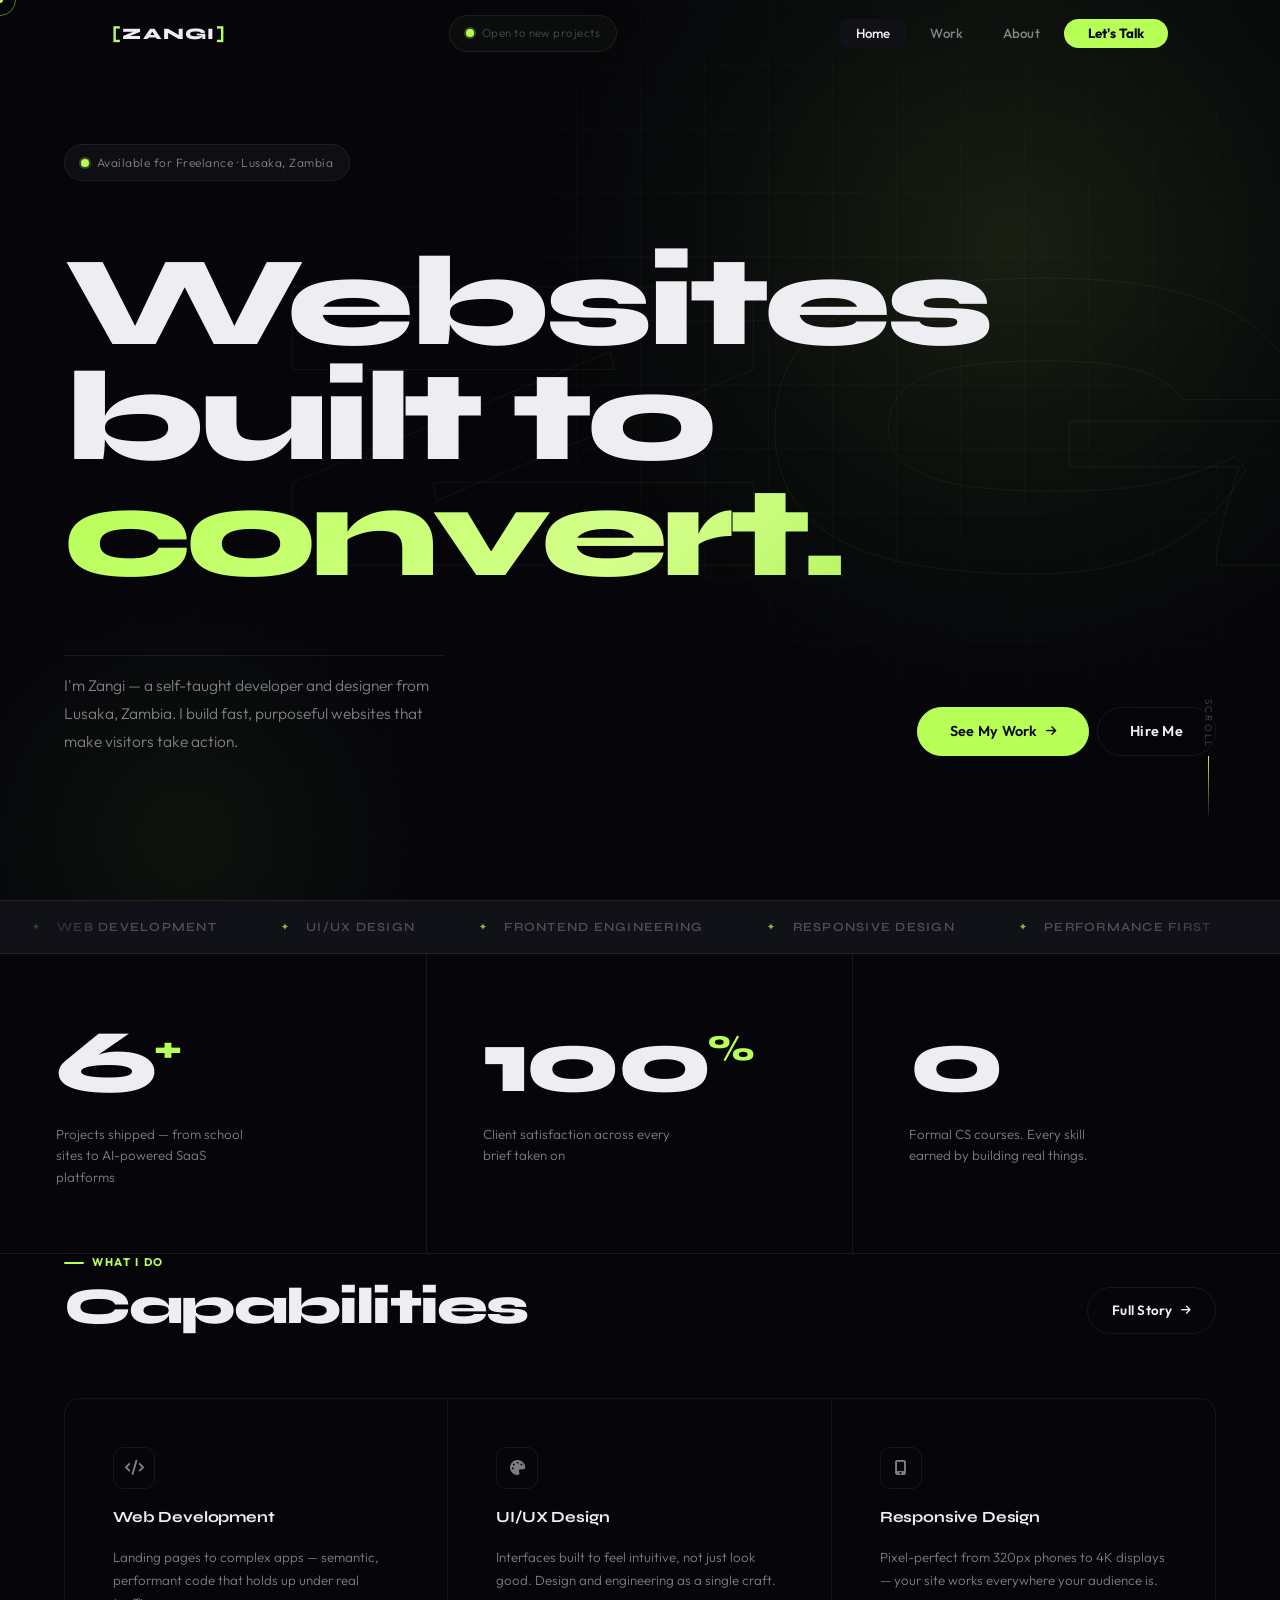
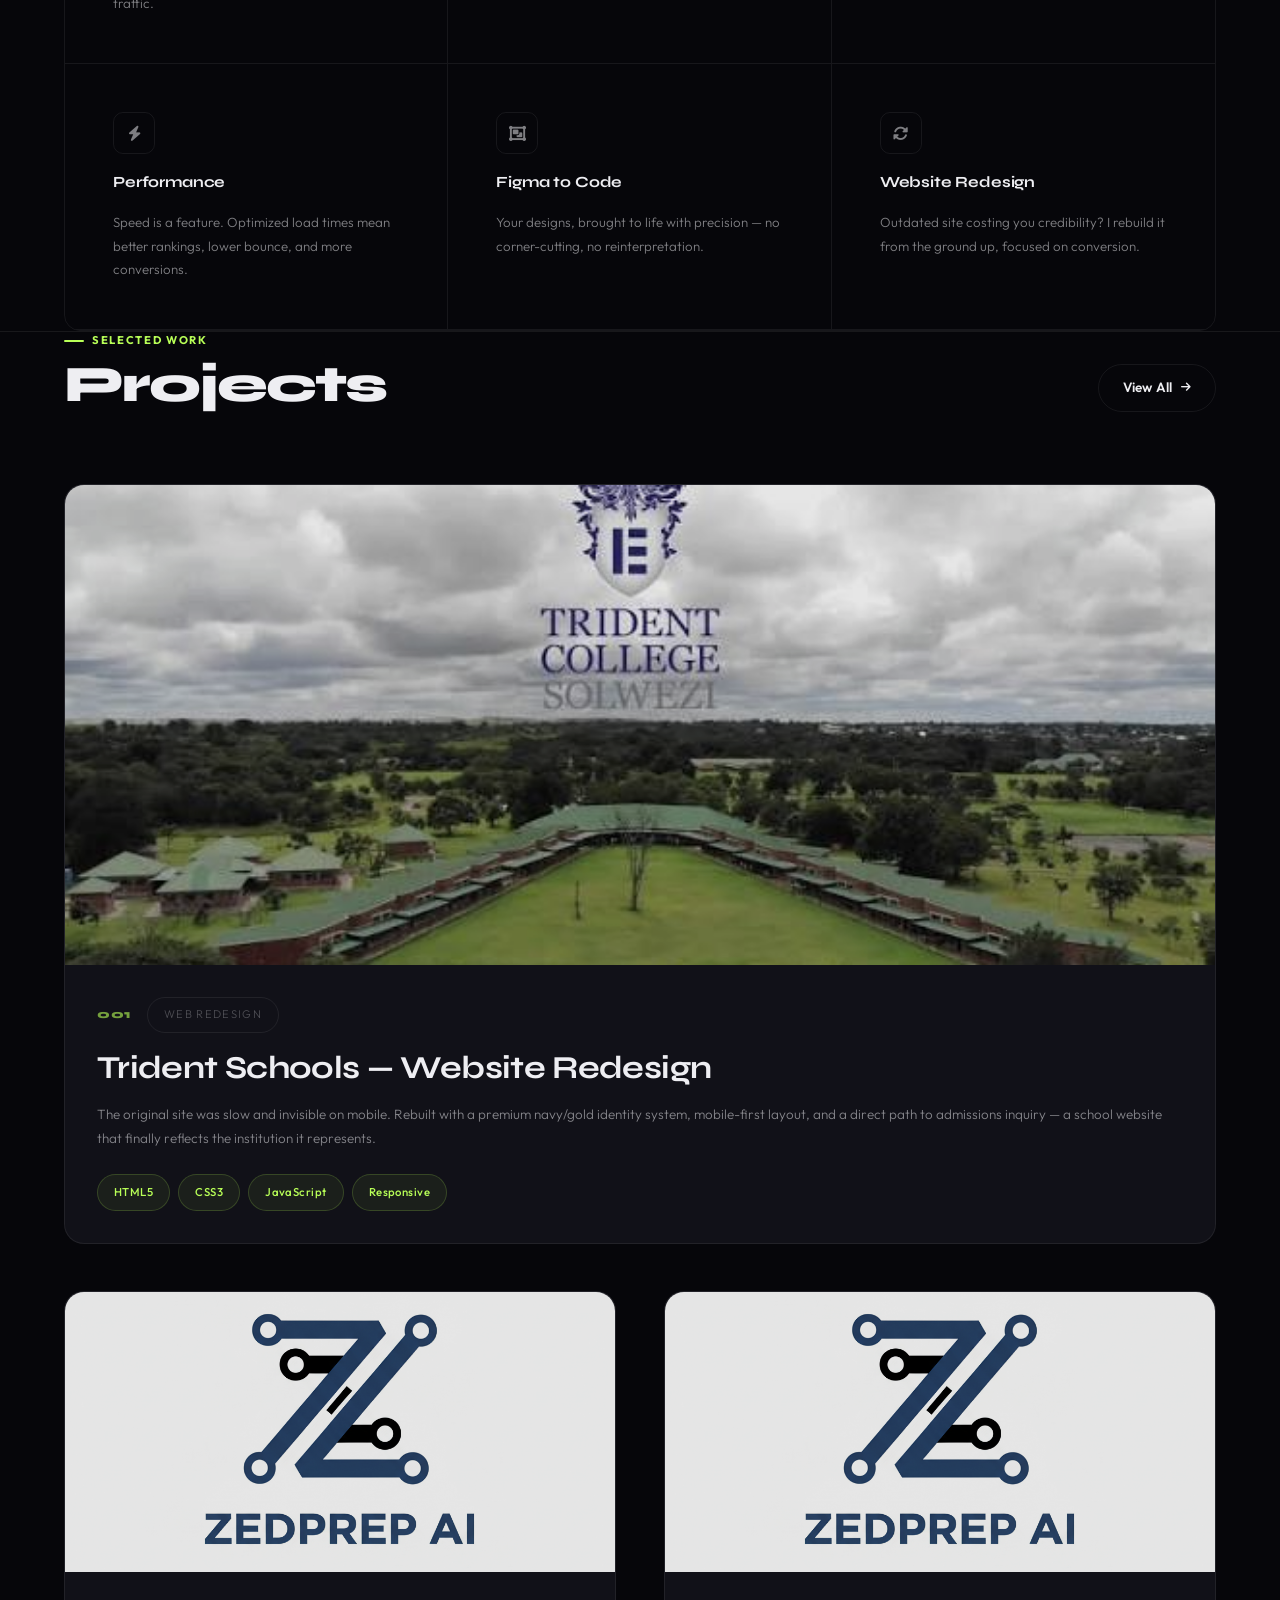
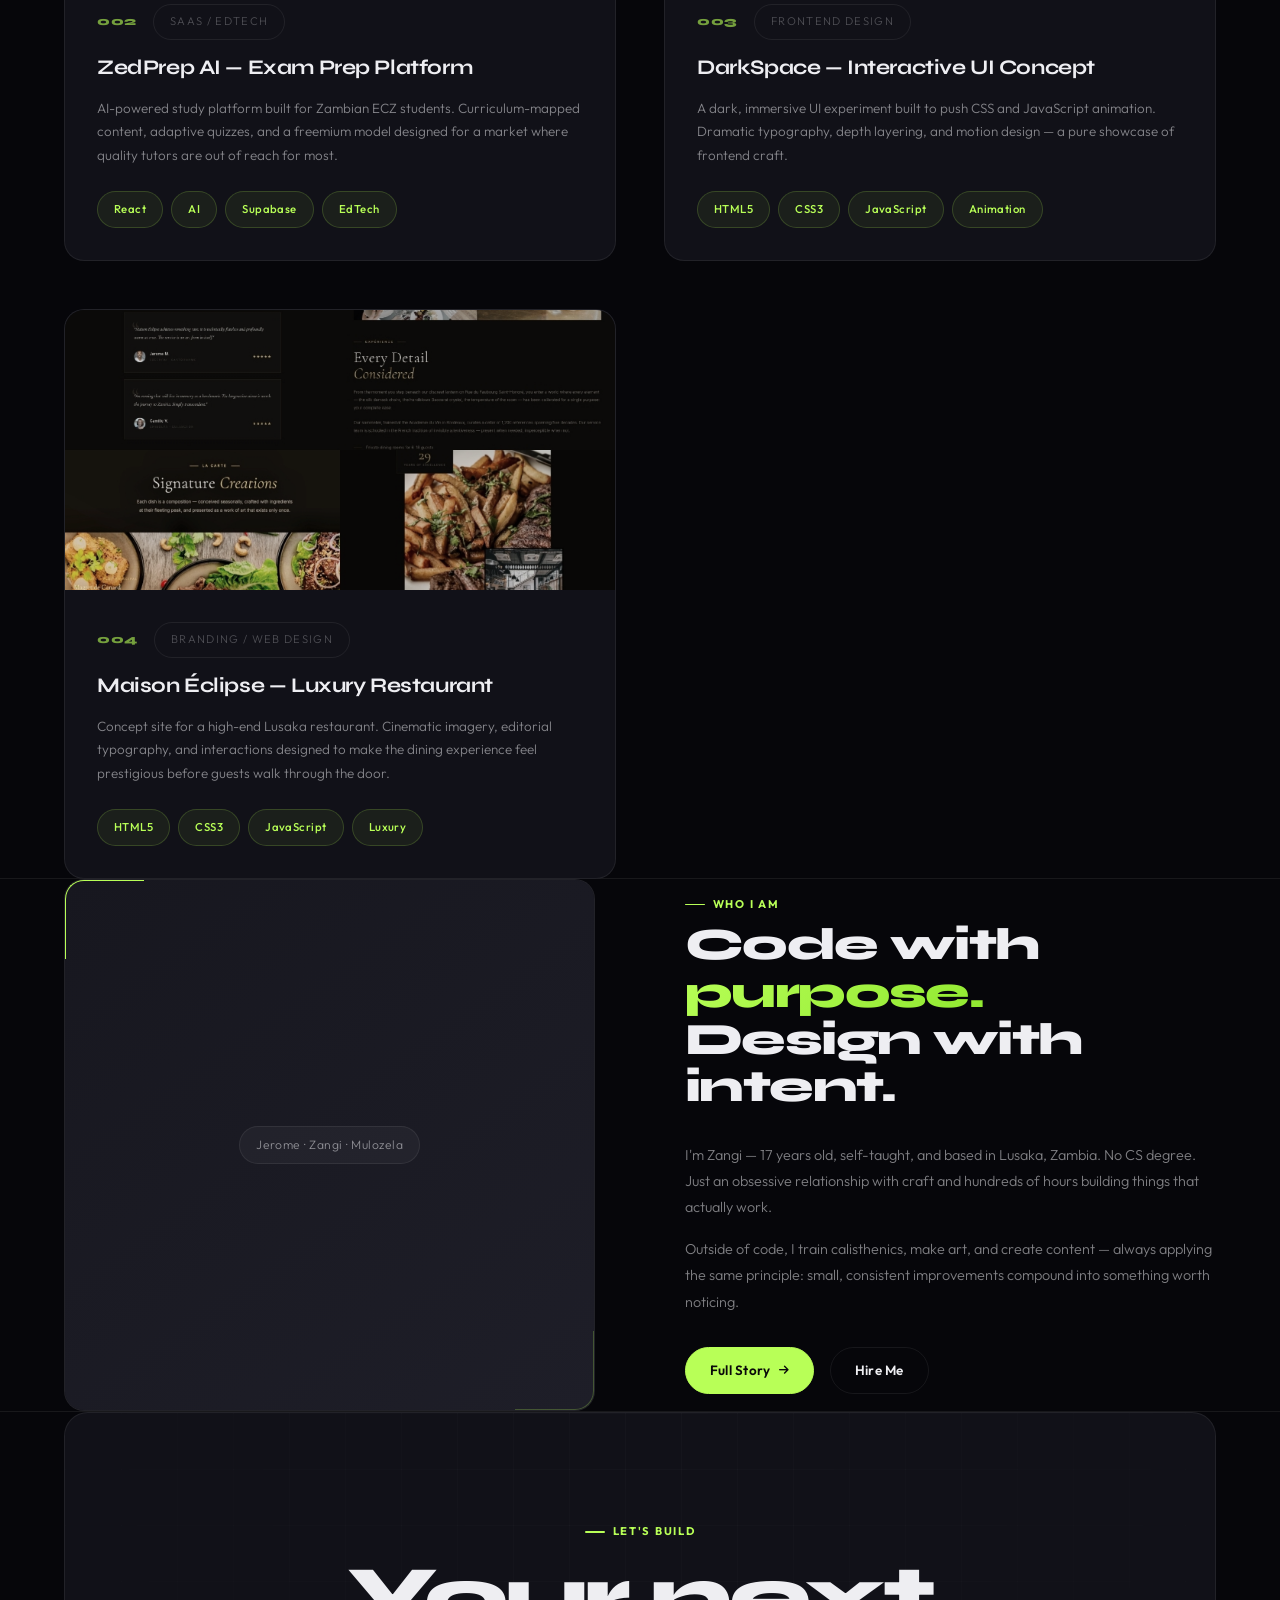
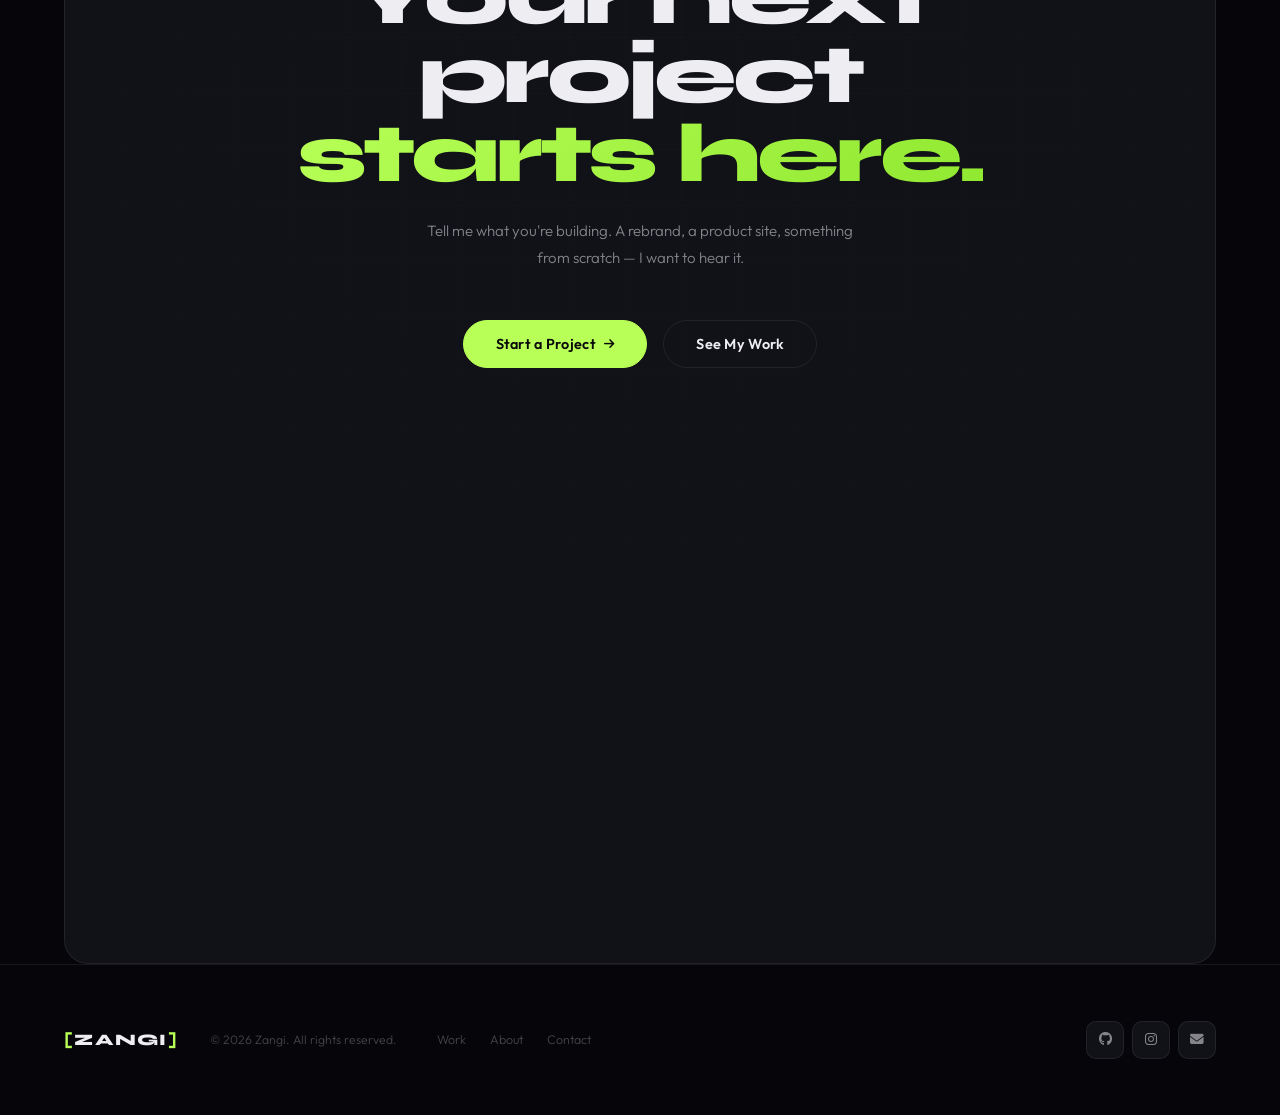
==== index.html @ dbe34b44 "Refactor CSS variables and layout styles" ====
<!DOCTYPE html>
<html lang="en">
<head>
  <meta charset="UTF-8">
  <meta name="viewport" content="width=device-width, initial-scale=1.0">
  <meta name="description" content="Zangi — Developer & Designer crafting fast, purposeful websites. Available for freelance.">
  <title>Zangi — Developer & Designer</title>
  <link rel="preconnect" href="https://fonts.googleapis.com">
  <link rel="preconnect" href="https://fonts.gstatic.com" crossorigin>
  <link href="https://fonts.googleapis.com/css2?family=Syne:wght@400;500;600;700;800&family=Outfit:wght@300;400;500;600;700&display=swap" rel="stylesheet">
  <link rel="stylesheet" href="https://cdnjs.cloudflare.com/ajax/libs/font-awesome/6.5.1/css/all.min.css">
  <link rel="stylesheet" href="style.css">
  <style>

/* ── 8px spacing scale (margins, padding, gaps) ── */
:root {
  --s-0: 0;
  --s-1: 8px;
  --s-2: 16px;
  --s-3: 24px;
  --s-4: 32px;
  --s-5: 40px;
  --s-6: 48px;
  --s-7: 56px;
  --s-8: 64px;
  --s-9: 72px;
  --s-10: 80px;
  --s-12: 96px;
  --s-14: 112px;
  --s-16: 128px;
  --gutter-x: clamp(var(--s-3), 5vw, var(--s-8));
  --section-y-major: clamp(var(--s-10), 12vw, var(--s-16));
  --section-y-inner: clamp(var(--s-6), 8vw, var(--s-10));
}

/* Main page flow: one column grid; sections control vertical rhythm */
.page-main {
  display: grid;
  grid-template-columns: minmax(0, 1fr);
  align-content: start;
}

.section-block {
  border-bottom: 1px solid var(--border);
}


/* ═══════════════════════════════════════════════════════════
   HERO — Cinematic Split Layout
   ═══════════════════════════════════════════════════════════ */

.hero {
  min-height: 100svh;
  display: grid;
  grid-template-rows: 1fr auto;
  align-content: end;
  padding: 0 var(--gutter-x) clamp(var(--s-6), 8vw, var(--s-10));
  position: relative;
  overflow: hidden;
}

/* ── Atmospheric background ── */
.hero-bg { position: absolute; inset: 0; pointer-events: none; z-index: 0; }

.hero-bg-glow {
  position: absolute;
  top: -10%; right: -5%;
  width: clamp(500px, 65vw, 900px);
  height: clamp(500px, 65vw, 900px);
  background: radial-gradient(
    circle at 60% 40%,
    rgba(184, 255, 87, 0.10) 0%,
    rgba(184, 255, 87, 0.03) 40%,
    transparent 70%
  );
  animation: glowPulse 6s ease-in-out infinite alternate;
}

.hero-bg-glow-2 {
  position: absolute;
  bottom: -25%; left: -8%;
  width: clamp(350px, 45vw, 650px);
  height: clamp(350px, 45vw, 650px);
  background: radial-gradient(
    circle,
    rgba(184, 255, 87, 0.05) 0%,
    transparent 65%
  );
}

.hero-grid-lines {
  position: absolute; inset: 0;
  background-image:
    linear-gradient(var(--border) 1px, transparent 1px),
    linear-gradient(90deg, var(--border) 1px, transparent 1px);
  background-size: 64px 64px;
  mask-image: radial-gradient(ellipse 80% 80% at 60% 35%, black 0%, transparent 100%);
  opacity: 0.35;
}

/* Giant watermark number — cinematic depth */
.hero-bg-number {
  position: absolute;
  top: 50%; right: -2%;
  transform: translateY(-56%);
  font-family: var(--font-head);
  font-size: clamp(260px, 34vw, 480px);
  font-weight: 800;
  line-height: 1;
  color: transparent;
  -webkit-text-stroke: 1px rgba(184, 255, 87, 0.06);
  letter-spacing: -0.06em;
  user-select: none;
  pointer-events: none;
  z-index: 0;
}

/* ── Content layout ── */
.hero-content {
  position: relative; z-index: 1;
  max-width: 1400px; width: 100%; margin: 0 auto;
  padding-top: clamp(var(--s-12), 14vw, 144px);
  display: flex;
  flex-direction: column;
  gap: var(--s-0);
}

/* Eyebrow pill */
.hero-eyebrow {
  display: inline-flex; align-items: center; gap: var(--s-1);
  background: rgba(255,255,255,0.04);
  backdrop-filter: blur(12px);
  border: 1px solid var(--border);
  border-radius: 100px;
  padding: var(--s-1) var(--s-2) var(--s-1) var(--s-2);
  font-size: 0.75rem;
  letter-spacing: 0.04em;
  color: var(--text-2);
  margin-bottom: clamp(var(--s-5), 5vw, var(--s-8));
  width: fit-content;
  animation: fadeUp .8s var(--ease) both;
}

/* ── Headline ── */
.hero-title {
  font-family: var(--font-head);
  font-weight: 800;
  font-size: clamp(3.4rem, 10vw, 11rem);
  line-height: 0.9;
  letter-spacing: -0.04em;
  margin-bottom: clamp(var(--s-5), 5.5vw, var(--s-8));
}

.hero-title .line { display: block; overflow: hidden; }

.hero-title .line-in {
  display: block;
  animation: slideUp .85s var(--ease) both;
}
.hero-title .line:nth-child(2) .line-in { animation-delay: .09s; }
.hero-title .line:nth-child(3) .line-in {
  animation-delay: .18s;
  color: var(--accent);
  background: linear-gradient(135deg, #b8ff57 0%, #d4ff8a 50%, #90e830 100%);
  -webkit-background-clip: text;
  -webkit-text-fill-color: transparent;
  background-clip: text;
}

/* ── Bottom row ── */
.hero-bottom {
  display: grid;
  grid-template-columns: 1fr auto;
  align-items: end;
  gap: clamp(var(--s-3), 4vw, var(--s-8));
  animation: fadeUp .9s var(--ease) .3s both;
}

@media (max-width: 640px) {
  .hero-bottom { grid-template-columns: 1fr; gap: var(--s-4); }
}

.hero-desc {
  max-width: 380px;
  font-size: clamp(0.88rem, 1.7vw, 0.97rem);
  color: var(--text-2);
  line-height: 1.8;
  padding-top: var(--s-2);
  border-top: 1px solid var(--border);
}

.hero-actions { display: flex; align-items: center; gap: var(--s-1); flex-wrap: wrap; }

/* ── Scroll indicator ── */
.hero-scroll {
  position: absolute;
  right: var(--gutter-x);
  bottom: clamp(var(--s-6), 8vw, var(--s-10));
  display: flex;
  flex-direction: column;
  align-items: center;
  gap: var(--s-1);
  animation: fadeIn 1s .7s both;
  z-index: 1;
}

.hero-scroll-label {
  font-size: 0.62rem;
  letter-spacing: 0.22em;
  text-transform: uppercase;
  color: var(--text-3);
  writing-mode: vertical-rl;
}

.hero-scroll-bar {
  width: 1px; height: 64px;
  background: linear-gradient(to bottom, var(--accent), transparent);
  animation: scrollBar 1.6s var(--ease) 1s both;
  transform-origin: top;
}

/* ── Hero keyframes ── */
@keyframes glowPulse {
  from { opacity: 0.8; transform: scale(1); }
  to   { opacity: 1;   transform: scale(1.06); }
}
@keyframes scrollBar  { from { transform: scaleY(0); } to { transform: scaleY(1); } }
@keyframes fadeUp  { from { opacity:0; transform:translateY(24px); } to { opacity:1; transform:translateY(0); } }
@keyframes slideUp { from { transform:translateY(108%); } to { transform:translateY(0); } }
@keyframes fadeIn  { from { opacity:0; } to { opacity:1; } }


/* ═══════════════════════════════════════════════════════════
   PROJECT CARDS — Editorial Grid
   ═══════════════════════════════════════════════════════════ */

.projects-head {
  display: flex;
  align-items: flex-end;
  justify-content: space-between;
  gap: var(--s-3);
  flex-wrap: wrap;
  margin-bottom: clamp(var(--s-6), 6vw, var(--s-9));
}

/* Grid: 2-col on wide, 1-col on mobile */
.projects-grid,
.proj-list {
  display: grid;
  grid-template-columns: repeat(2, 1fr);
  gap: var(--s-6);
}

@media (max-width: 760px) {
  .projects-grid,
  .proj-list { grid-template-columns: 1fr; }
}

/* ── Card shell ── */
.project-card {
  background: var(--surface);
  border: 1px solid var(--border);
  border-radius: 20px;
  overflow: hidden;
  position: relative;
  transition:
    border-color .35s ease,
    transform .4s cubic-bezier(0.22, 1, 0.36, 1),
    box-shadow .4s ease;
  transform: translateY(0);
  box-shadow: none;
  will-change: transform;
}

.project-card:hover {
  border-color: rgba(184, 255, 87, 0.25);
  transform: translateY(-8px);
  box-shadow:
    0 24px 48px rgba(0,0,0,0.35),
    0 0 0 1px rgba(184,255,87,0.08),
    inset 0 1px 0 rgba(255,255,255,0.04);
}

/* First card spans full width — hero project */
.proj-list .project-card:first-child {
  grid-column: 1 / -1;
}

.proj-list .project-card:first-child .project-image {
  height: clamp(240px, 38vw, 480px);
}

.proj-list .project-card:first-child .project-title {
  font-size: clamp(1.3rem, 2.8vw, 2rem);
}

/* ── Image area ── */
.project-link {
  text-decoration: none;
  color: inherit;
  display: block;
  height: 100%;
}

.project-image {
  position: relative;
  width: 100%;
  height: clamp(200px, 25vw, 280px);
  overflow: hidden;
}

.project-image img {
  width: 100%;
  height: 100%;
  object-fit: cover;
  transition: transform .6s cubic-bezier(0.22, 1, 0.36, 1), filter .4s ease;
  filter: grayscale(30%) brightness(0.9);
}

.project-card:hover .project-image img {
  transform: scale(1.06);
  filter: grayscale(0%) brightness(1);
}

/* Gradient scrim */
.project-overlay {
  position: absolute;
  inset: 0;
  background: linear-gradient(
    to top,
    rgba(0,0,0,0.85) 0%,
    rgba(0,0,0,0.3) 50%,
    transparent 100%
  );
  display: flex;
  align-items: flex-end;
  padding: var(--s-3);
  opacity: 0;
  transition: opacity .3s ease;
}

.project-card:hover .project-overlay { opacity: 1; }

.project-view {
  color: var(--accent);
  font-size: 0.8rem;
  font-weight: 600;
  letter-spacing: 0.06em;
  text-transform: uppercase;
  display: flex;
  align-items: center;
  gap: var(--s-1);
}

/* ── Info area ── */
.project-info {
  padding: clamp(var(--s-3), 3vw, var(--s-4));
  display: flex;
  flex-direction: column;
  gap: var(--s-2);
}

.project-meta {
  display: flex;
  align-items: center;
  gap: var(--s-2);
}

.project-number {
  font-family: var(--font-head);
  font-size: 0.75rem;
  font-weight: 800;
  color: var(--accent);
  opacity: 0.6;
  letter-spacing: 0.05em;
}

.project-category {
  font-size: 0.7rem;
  text-transform: uppercase;
  letter-spacing: 0.12em;
  color: var(--text-3);
  padding: var(--s-1) var(--s-2);
  border: 1px solid var(--border);
  border-radius: 100px;
  transition: border-color .3s, color .3s;
}

.project-card:hover .project-category {
  border-color: rgba(184,255,87,0.25);
  color: var(--text-2);
}

.project-title {
  font-family: var(--font-head);
  font-size: clamp(1.05rem, 2vw, 1.3rem);
  font-weight: 700;
  line-height: 1.2;
  letter-spacing: -0.02em;
  color: var(--text-1);
  margin: 0;
  transition: color .3s;
}

.project-card:hover .project-title { color: #fff; }

.project-description {
  font-size: 0.84rem;
  color: var(--text-2);
  line-height: 1.75;
  margin: 0;
  display: -webkit-box;
  -webkit-line-clamp: 3;
  -webkit-box-orient: vertical;
  overflow: hidden;
}

/* ── Tags ── */
.project-tags {
  display: flex;
  flex-wrap: wrap;
  gap: var(--s-1);
  margin-top: var(--s-1);
}

.tag {
  padding: var(--s-1) var(--s-2);
  background: rgba(184, 255, 87, 0.06);
  border: 1px solid rgba(184, 255, 87, 0.18);
  border-radius: 100px;
  font-size: 0.71rem;
  font-weight: 500;
  letter-spacing: 0.04em;
  color: var(--accent);
  transition: background .25s, border-color .25s;
}

.project-card:hover .tag {
  background: rgba(184, 255, 87, 0.1);
  border-color: rgba(184, 255, 87, 0.3);
}

/* ── Responsive tweaks ── */
@media (max-width: 760px) {
  .proj-list .project-card:first-child { grid-column: 1; }
  .project-image { height: 220px; }
  .proj-list .project-card:first-child .project-image { height: 240px; }
}

/* ═══════════════════════════════════════════════════════════
   PAGE — Everything except Hero & Projects
   ═══════════════════════════════════════════════════════════ */


/* ── NAV ──────────────────────────────────────────────────── */
*, *::before, *::after { box-sizing: border-box; }

body {
  padding: 0;
  margin: 0;
}

.nav {
  position: fixed;
  top: 0; left: 0; right: 0;
  z-index: 100;
  transition: background .4s ease, border-color .4s ease, backdrop-filter .4s ease;
}

.nav.scrolled {
  background: rgba(8, 8, 8, 0.82);
  backdrop-filter: blur(18px) saturate(160%);
  -webkit-backdrop-filter: blur(18px) saturate(160%);
  border-bottom: 1px solid var(--border);
}

.nav-inner {
  max-width: 1400px;
  margin: 0 auto;
  padding: 0 var(--gutter-x);
  height: 72px;
  display: flex;
  align-items: center;
  justify-content: space-between;
  gap: var(--s-4);
}

.nav-logo {
  font-family: var(--font-head);
  font-size: 1rem;
  font-weight: 800;
  letter-spacing: 0.08em;
  text-decoration: none;
  color: var(--text-1);
  white-space: nowrap;
}

.nav-logo .bracket { color: var(--accent); }

.nav-status {
  display: flex;
  align-items: center;
  gap: var(--s-1);
  font-size: 0.72rem;
  color: var(--text-3);
  letter-spacing: 0.04em;
  border: 1px solid var(--border);
  padding: var(--s-1) var(--s-2);
  border-radius: 100px;
  background: rgba(184,255,87,0.03);
}

@media (max-width: 680px) { .nav-status { display: none; } }

.status-dot {
  width: 8px; height: 8px;
  border-radius: 50%;
  background: var(--accent);
  box-shadow: 0 0 0 2px rgba(184,255,87,0.25);
  animation: statusPulse 2.4s ease-in-out infinite;
  flex-shrink: 0;
}

@keyframes statusPulse {
  0%, 100% { box-shadow: 0 0 0 2px rgba(184,255,87,0.25); }
  50%       { box-shadow: 0 0 0 8px rgba(184,255,87,0.08); }
}

.nav-links {
  display: flex;
  align-items: center;
  gap: var(--s-1);
}

@media (max-width: 820px) { .nav-links { display: none; } }

.nav-link {
  font-size: 0.83rem;
  font-weight: 500;
  letter-spacing: 0.01em;
  color: var(--text-2);
  text-decoration: none;
  padding: var(--s-1) var(--s-2);
  border-radius: var(--s-1);
  transition: color .2s, background .2s;
}

.nav-link:hover,
.nav-link.active {
  color: var(--text-1);
  background: var(--surface);
}

.nav-link.nav-cta {
  background: var(--accent);
  color: #0a0a0a;
  font-weight: 700;
  padding: var(--s-1) var(--s-3);
  border-radius: 100px;
  transition: opacity .2s, transform .2s;
}

.nav-link.nav-cta:hover {
  background: var(--accent);
  color: #0a0a0a;
  opacity: 0.88;
  transform: translateY(-1px);
}

/* Burger */
.nav-burger {
  display: none;
  flex-direction: column;
  gap: var(--s-1);
  background: none;
  border: none;
  cursor: pointer;
  padding: var(--s-1);
}

@media (max-width: 820px) { .nav-burger { display: flex; } }

.nav-burger span {
  display: block;
  width: 22px; height: 1.5px;
  background: var(--text-1);
  border-radius: 2px;
  transition: transform .3s ease, opacity .3s;
}

.nav-burger.open span:nth-child(1) { transform: translateY(8px) rotate(45deg); }
.nav-burger.open span:nth-child(2) { opacity: 0; }
.nav-burger.open span:nth-child(3) { transform: translateY(-8px) rotate(-45deg); }

/* Drawer */
.nav-drawer {
  position: fixed;
  top: 72px; left: 0; right: 0;
  background: rgba(8, 8, 8, 0.96);
  backdrop-filter: blur(20px);
  -webkit-backdrop-filter: blur(20px);
  border-bottom: 1px solid var(--border);
  display: flex;
  flex-direction: column;
  padding: var(--s-2) var(--gutter-x) var(--s-3);
  gap: var(--s-1);
  transform: translateY(calc(-1 * var(--s-1)));
  opacity: 0;
  pointer-events: none;
  transition: transform .3s var(--ease), opacity .3s ease;
  z-index: 99;
}

.nav-drawer.open {
  transform: translateY(0);
  opacity: 1;
  pointer-events: all;
}

.nav-drawer .nav-link {
  font-size: 1rem;
  padding: var(--s-2);
}


/* ── MARQUEE STRIP ────────────────────────────────────────── */

.marquee-wrap {
  overflow: hidden;
  border-top: 1px solid var(--border);
  border-bottom: 1px solid var(--border);
  background: var(--surface);
  padding: var(--s-2) 0;
  position: relative;
}

.marquee-wrap::before,
.marquee-wrap::after {
  content: '';
  position: absolute;
  top: 0; bottom: 0;
  width: 120px;
  z-index: 2;
  pointer-events: none;
}

.marquee-wrap::before {
  left: 0;
  background: linear-gradient(to right, var(--surface), transparent);
}

.marquee-wrap::after {
  right: 0;
  background: linear-gradient(to left, var(--surface), transparent);
}

.marquee-track {
  display: flex;
  gap: 0;
  width: max-content;
  animation: marqueeScroll 28s linear infinite;
}

.marquee-wrap:hover .marquee-track {
  animation-play-state: paused;
}

@keyframes marqueeScroll {
  from { transform: translateX(0); }
  to   { transform: translateX(-50%); }
}

.marquee-item {
  display: flex;
  align-items: center;
  gap: var(--s-2);
  padding: 0 var(--s-4);
  font-size: 0.78rem;
  font-weight: 600;
  letter-spacing: 0.1em;
  text-transform: uppercase;
  color: var(--text-3);
  white-space: nowrap;
  transition: color .2s;
}

.marquee-item .dot {
  color: var(--accent);
  font-size: 0.55rem;
  flex-shrink: 0;
}


/* ── STATS ROW ────────────────────────────────────────────── */

.stats-row {
  display: grid;
  grid-template-columns: repeat(3, 1fr);
  border-bottom: 1px solid var(--border);
}

@media (max-width: 600px) {
  .stats-row { grid-template-columns: 1fr; }
}

.stat {
  padding: clamp(var(--s-5), 5.5vw, var(--s-8)) clamp(var(--s-3), 4.5vw, var(--s-7));
  border-right: 1px solid var(--border);
  position: relative;
  overflow: hidden;
  transition: background .3s;
  display: flex;
  flex-direction: column;
  align-items: flex-start;
  gap: var(--s-2);
}

.stat::before {
  content: '';
  position: absolute;
  bottom: 0; left: 0;
  height: 2px;
  width: 0;
  background: var(--accent);
  transition: width .5s cubic-bezier(0.22, 1, 0.36, 1);
}

.stat:hover::before { width: 100%; }
.stat:hover { background: rgba(184,255,87,0.02); }
.stat:last-child { border-right: none; }

@media (max-width: 600px) {
  .stat { border-right: none; border-bottom: 1px solid var(--border); }
  .stat:last-child { border-bottom: none; }
}

.stat-num {
  font-family: var(--font-head);
  font-size: clamp(2.8rem, 7vw, 6rem);
  font-weight: 800;
  letter-spacing: -0.05em;
  line-height: 1;
  color: var(--text-1);
  margin: 0;
}

.stat-num sup {
  font-size: .4em;
  color: var(--accent);
  vertical-align: super;
  letter-spacing: 0;
}

.stat-txt {
  font-size: 0.83rem;
  color: var(--text-2);
  line-height: 1.65;
  max-width: 210px;
  margin: 0;
}


/* ── SERVICES ─────────────────────────────────────────────── */

.services-head {
  display: flex;
  align-items: flex-end;
  justify-content: space-between;
  gap: var(--s-3);
  flex-wrap: wrap;
  margin-bottom: clamp(var(--s-6), 6vw, var(--s-8));
}

.services-grid {
  display: grid;
  grid-template-columns: repeat(3, 1fr);
  border: 1px solid var(--border);
  border-radius: var(--radius);
  overflow: hidden;
}

@media (max-width: 900px) { .services-grid { grid-template-columns: repeat(2, 1fr); } }
@media (max-width: 560px) { .services-grid { grid-template-columns: 1fr; } }

.svc {
  padding: clamp(var(--s-4), 4vw, var(--s-6));
  border-right: 1px solid var(--border);
  border-bottom: 1px solid var(--border);
  position: relative;
  overflow: hidden;
  transition: background .3s;
  display: flex;
  flex-direction: column;
  align-items: flex-start;
  gap: var(--s-2);
}

.svc::after {
  content: '';
  position: absolute;
  top: 0; right: 0;
  width: 0; height: 0;
  border-style: solid;
  border-width: 0 28px 28px 0;
  border-color: transparent rgba(184,255,87,0.12) transparent transparent;
  opacity: 0;
  transition: opacity .3s;
}

.svc:hover::after { opacity: 1; }
.svc:hover { background: rgba(184,255,87,0.025); }

.svc:nth-child(3n) { border-right: none; }

@media (max-width: 900px) {
  .svc:nth-child(3n) { border-right: 1px solid var(--border); }
  .svc:nth-child(2n) { border-right: none; }
}

@media (max-width: 560px) { .svc { border-right: none; } }

.svc-icon {
  width: 42px; height: 42px;
  border-radius: 10px;
  border: 1px solid var(--border);
  display: flex;
  align-items: center;
  justify-content: center;
  font-size: 0.95rem;
  color: var(--text-2);
  margin-bottom: 0;
  transition: color .3s, border-color .3s, background .3s;
}

.svc:hover .svc-icon {
  color: var(--accent);
  border-color: rgba(184,255,87,0.3);
  background: rgba(184,255,87,0.06);
}

.svc-name {
  font-family: var(--font-head);
  font-size: 0.97rem;
  font-weight: 700;
  letter-spacing: -0.01em;
  margin-bottom: 0;
  color: var(--text-1);
}

.svc-desc {
  font-size: 0.83rem;
  color: var(--text-2);
  line-height: 1.75;
  margin: 0;
}


/* ── ABOUT TEASER ─────────────────────────────────────────── */

.about-teaser {
  display: grid;
  grid-template-columns: 1fr 1fr;
  gap: clamp(var(--s-6), 7vw, 104px);
  align-items: center;
}

@media (max-width: 500px) {
  .about-teaser { grid-template-columns: 1fr; }
}

.about-teaser-img {
  aspect-ratio: 1/1;
  border-radius: 20px;
  background: var(--surface);
  border: 1px solid var(--border);
  overflow: hidden;
  position: relative;
}

.about-teaser-img::before {
  content: '';
  position: absolute;
  top: -1px; left: -1px;
  width: 80px; height: 80px;
  border-top: 2px solid var(--accent);
  border-left: 2px solid var(--accent);
  border-radius: 20px 0 0 0;
  z-index: 2;
  pointer-events: none;
}

.about-teaser-img::after {
  content: '';
  position: absolute;
  bottom: -1px; right: -1px;
  width: 80px; height: 80px;
  border-bottom: 2px solid rgba(184,255,87,0.25);
  border-right: 2px solid rgba(184,255,87,0.25);
  border-radius: 0 0 20px 0;
  z-index: 2;
  pointer-events: none;
}

.about-teaser-img-inner {
  width: 100%; height: 100%;
  background: linear-gradient(145deg, var(--surface-2) 0%, var(--surface-3) 100%);
  display: flex;
  flex-direction: column;
  align-items: center;
  justify-content: center;
  gap: var(--s-2);
}

.about-teaser-img:hover .about-avatar-icon {
  transform: scale(1.06);
  box-shadow: 0 0 32px rgba(184,255,87,0.15);
}

.about-teaser-tag {
  font-size: 0.76rem;
  color: var(--text-2);
  background: rgba(255,255,255,0.04);
  border: 1px solid var(--border);
  padding: var(--s-1) var(--s-2);
  border-radius: 100px;
  letter-spacing: 0.04em;
}

.about-teaser-h {
  font-family: var(--font-head);
  font-weight: 800;
  font-size: clamp(1.7rem, 3.8vw, 2.8rem);
  line-height: 1.05;
  letter-spacing: -0.035em;
  margin: 0;
}

.about-teaser .section-head-stack {
  margin-bottom: var(--s-4);
}

.about-teaser-p {
  font-size: 0.9rem;
  color: var(--text-2);
  line-height: 1.82;
  margin-bottom: var(--s-2);
}

.about-teaser-p:last-of-type {
  margin-bottom: var(--s-4);
}

.about-teaser-actions {
  display: flex;
  gap: var(--s-2);
  flex-wrap: wrap;
  margin-top: var(--s-2);
}


/* ── CTA BANNER ───────────────────────────────────────────── */

.cta-banner {
  aspect-ratio: 1/1;
  background: var(--surface);
  border: 1px solid var(--border);
  border-radius: var(--s-3);
  padding: clamp(var(--s-7), 8vw, 104px) clamp(var(--s-4), 6vw, var(--s-12));
  text-align: center;
  position: relative;
  overflow: hidden;
}

.cta-banner::before {
  content: '';
  position: absolute;
  top: -50%; left: 50%;
  transform: translateX(-50%);
  width: 700px; height: 500px;
  background: radial-gradient(ellipse, rgba(184,255,87,0.1) 0%, transparent 65%);
  pointer-events: none;
}

.cta-banner::after {
  content: '';
  position: absolute;
  inset: 0;
  background-image:
    linear-gradient(var(--border) 1px, transparent 1px),
    linear-gradient(90deg, var(--border) 1px, transparent 1px);
  background-size: 56px 56px;
  mask-image: radial-gradient(ellipse 70% 80% at 50% 0%, black 0%, transparent 100%);
  opacity: 0.3;
  pointer-events: none;
}

.cta-banner > * { position: relative; z-index: 1; }

.cta-banner-h {
  font-family: var(--font-head);
  font-weight: 800;
  letter-spacing: -0.045em;
  font-size: clamp(2.2rem, 6.5vw, 6.5rem);
  line-height: 0.95;
  margin-bottom: var(--s-3);
}

.cta-banner-p {
  font-size: 0.94rem;
  color: var(--text-2);
  max-width: 440px;
  margin: 0 auto var(--s-6);
  line-height: 1.78;
}

.cta-actions {
  display: flex;
  gap: var(--s-2);
  justify-content: center;
  flex-wrap: wrap;
}

.label--center {
  justify-content: center;
  margin-bottom: var(--s-3);
  width: 100%;
}


/* ── SHARED BUTTON STYLES ─────────────────────────────────── */

.btn {
  display: inline-flex;
  align-items: center;
  gap: var(--s-1);
  font-size: 0.84rem;
  font-weight: 600;
  letter-spacing: 0.02em;
  text-decoration: none;
  padding: var(--s-2) var(--s-3);
  border-radius: 100px;
  border: 1px solid transparent;
  cursor: pointer;
  transition: transform .25s var(--ease), opacity .2s, box-shadow .25s, background .2s, border-color .2s;
  white-space: nowrap;
}

.btn:hover { transform: translateY(-2px); }
.btn:active { transform: translateY(0); }

.btn-primary {
  background: var(--accent);
  color: #0a0a0a;
  border-color: var(--accent);
}

.btn-primary:hover {
  opacity: 0.88;
  box-shadow: 0 8px 24px rgba(184,255,87,0.25);
}

.btn-outline {
  background: transparent;
  color: var(--text-1);
  border-color: var(--border);
}

.btn-outline:hover {
  background: var(--surface);
  border-color: var(--border-2);
}

.btn-lg {
  font-size: 0.9rem;
  padding: var(--s-2) var(--s-4);
}


/* ── LABEL & HEADINGS ─────────────────────────────────────── */

.label {
  display: inline-flex;
  align-items: center;
  gap: var(--s-1);
  font-size: 0.7rem;
  font-weight: 700;
  letter-spacing: 0.15em;
  text-transform: uppercase;
  color: var(--accent);
  margin-bottom: var(--s-2);
}

.label::before {
  content: '';
  display: block;
  width: 20px; height: 1.5px;
  background: var(--accent);
  border-radius: 2px;
  flex-shrink: 0;
}

.h2 {
  font-family: var(--font-head);
  font-weight: 800;
  font-size: clamp(1.8rem, 4vw, 3.2rem);
  letter-spacing: -0.035em;
  line-height: 1.05;
  color: var(--text-1);
}

.text-accent {
  color: var(--accent);
  background: linear-gradient(135deg, #b8ff57, #90e830);
  -webkit-background-clip: text;
  -webkit-text-fill-color: transparent;
  background-clip: text;
}

.section {
  padding: var(--section-y-major) 0;
}

.section--tight-top {
  padding-top: var(--section-y-inner);
}

.wrap {
  max-width: 1400px;
  margin: 0 auto;
  padding: 0 var(--gutter-x);
}

/* Tight vertical stack: label + title (Gestalt: related) */
.section-head-stack {
  display: flex;
  flex-direction: column;
  gap: var(--s-1);
}

.section-head-stack .label {
  margin-bottom: 0;
}


/* ── SCROLL REVEAL ────────────────────────────────────────── */

.reveal {
  opacity: 0;
  transform: translateY(var(--s-4));
  transition: opacity .7s var(--ease), transform .7s var(--ease);
}

.reveal.visible {
  opacity: 1;
  transform: translateY(0);
}

.d1 { transition-delay: .1s; }
.d2 { transition-delay: .2s; }
.d3 { transition-delay: .3s; }


/* ── FOOTER ───────────────────────────────────────────────── */

footer {
  border-top: 1px solid var(--border);
  padding: clamp(var(--s-4), 5vw, var(--s-7)) var(--gutter-x);
}

.footer-inner {
  max-width: 1400px;
  margin: 0 auto;
  display: grid;
  grid-template-columns: 1fr auto;
  align-items: center;
  gap: var(--s-3);
}

@media (max-width: 720px) {
  .footer-inner {
    grid-template-columns: 1fr;
    justify-items: start;
    row-gap: var(--s-4);
  }
}

.footer-left {
  display: flex;
  align-items: center;
  gap: clamp(var(--s-2), 3vw, var(--s-4));
  flex-wrap: wrap;
}

.footer-copy {
  font-size: 0.76rem;
  color: var(--text-3);
}

.footer-nav {
  display: flex;
  gap: var(--s-1);
}

.footer-nav a {
  font-size: 0.78rem;
  color: var(--text-3);
  text-decoration: none;
  padding: var(--s-1);
  border-radius: var(--s-1);
  transition: color .2s, background .2s;
}

.footer-nav a:hover {
  color: var(--text-1);
  background: var(--surface);
}

.socials { display: flex; gap: var(--s-1); }

.social {
  width: 38px; height: 38px;
  border-radius: 10px;
  border: 1px solid var(--border);
  background: var(--surface);
  display: flex;
  align-items: center;
  justify-content: center;
  font-size: 0.85rem;
  color: var(--text-2);
  text-decoration: none;
  transition: color .25s, border-color .25s, background .25s, transform .25s;
}

.social:hover {
  color: var(--accent);
  border-color: rgba(184,255,87,0.3);
  background: rgba(184,255,87,0.05);
  transform: translateY(-2px);
}


/* ── CURSOR ───────────────────────────────────────────────── */

.c-dot {
  width: 6px; height: 6px;
  background: var(--accent);
  border-radius: 50%;
  position: fixed;
  pointer-events: none;
  z-index: 9999;
  transition: transform .1s ease;
  transform: translate(-50%, -50%);
}

.c-ring {
  width: 32px; height: 32px;
  border: 1px solid rgba(184,255,87,0.45);
  border-radius: 50%;
  position: fixed;
  pointer-events: none;
  z-index: 9998;
  transition: transform .18s ease, width .25s, height .25s, border-color .25s;
  transform: translate(-50%, -50%);
}

body:has(a:hover) .c-ring,
body:has(button:hover) .c-ring {
  width: 48px; height: 48px;
  border-color: rgba(184,255,87,0.25);
}


/* ── BG DOTS ──────────────────────────────────────────────── */

.bg-dots {
  position: fixed; inset: 0;
  background-image: radial-gradient(circle, rgba(255,255,255,0.03) 1px, transparent 1px);
  background-size: 28px 28px;
  pointer-events: none;
  z-index: 0;
}


/* ── MISC UTILITIES ───────────────────────────────────────── */

::selection {
  background: rgba(184,255,87,0.25);
  color: #fff;
}

::-webkit-scrollbar { width: 4px; }
::-webkit-scrollbar-track { background: transparent; }
::-webkit-scrollbar-thumb {
  background: var(--border);
  border-radius: 4px;
}
::-webkit-scrollbar-thumb:hover { background: var(--border-2); }

  </style>
</head>
<body>

  <div class="bg-dots"></div>
  <div class="c-dot" id="cDot"></div>
  <div class="c-ring" id="cRing"></div>

  <!-- NAV -->
  <nav class="nav" id="nav">
    <div class="nav-inner">
      <a href="index.html" class="nav-logo"><span class="bracket">[</span>ZANGI<span class="bracket">]</span></a>
      <div class="nav-status"><div class="status-dot"></div>Open to new projects</div>
      <div class="nav-links">
        <a href="index.html"   class="nav-link active" data-page="index.html">Home</a>
        <a href="work.html"    class="nav-link" data-page="work.html">Work</a>
        <a href="about.html"   class="nav-link" data-page="about.html">About</a>
        <a href="contact.html" class="nav-link nav-cta" data-page="contact.html">Let's Talk</a>
      </div>
      <button class="nav-burger" id="burger" aria-label="Menu">
        <span></span><span></span><span></span>
      </button>
    </div>
  </nav>

  <nav class="nav-drawer" id="drawer">
    <a href="index.html"   class="nav-link" data-page="index.html">Home</a>
    <a href="work.html"    class="nav-link" data-page="work.html">Work</a>
    <a href="about.html"   class="nav-link" data-page="about.html">About</a>
    <a href="contact.html" class="nav-link nav-cta" data-page="contact.html">Let's Talk →</a>
  </nav>

  <!-- HERO -->
  <section class="hero">
    <div class="hero-bg">
      <div class="hero-bg-glow"></div>
      <div class="hero-bg-glow-2"></div>
      <div class="hero-grid-lines"></div>
      <div class="hero-bg-number">ZG</div>
    </div>
    <div class="hero-content">
      <div class="hero-eyebrow">
        <div class="status-dot"></div>
        Available for Freelance · Lusaka, Zambia
      </div>
      <h1 class="hero-title">
        <span class="line"><span class="line-in">Websites</span></span>
        <span class="line"><span class="line-in">built to</span></span>
        <span class="line"><span class="line-in">convert.</span></span>
      </h1>
      <div class="hero-bottom">
        <p class="hero-desc">
          I'm Zangi — a self-taught developer and designer from Lusaka, Zambia.
          I build fast, purposeful websites that make visitors take action.
        </p>
        <div class="hero-actions">
          <a href="work.html" class="btn btn-primary btn-lg">
            <span>See My Work</span>
            <i class="fas fa-arrow-right"></i>
          </a>
          <a href="contact.html" class="btn btn-outline btn-lg">
            <span>Hire Me</span>
          </a>
        </div>
      </div>
    </div>
    <div class="hero-scroll">
      <span class="hero-scroll-label">Scroll</span>
      <div class="hero-scroll-bar"></div>
    </div>
  </section>

  <main class="page-main">

  <!-- MARQUEE -->
  <div class="marquee-wrap">
    <div class="marquee-track">
      <div class="marquee-item"><span class="dot">✦</span> Web Development</div>
      <div class="marquee-item"><span class="dot">✦</span> UI/UX Design</div>
      <div class="marquee-item"><span class="dot">✦</span> Frontend Engineering</div>
      <div class="marquee-item"><span class="dot">✦</span> Responsive Design</div>
      <div class="marquee-item"><span class="dot">✦</span> Performance First</div>
      <div class="marquee-item"><span class="dot">✦</span> Clean Code</div>
      <div class="marquee-item"><span class="dot">✦</span> Figma to Code</div>
      <div class="marquee-item"><span class="dot">✦</span> Web Development</div>
      <div class="marquee-item"><span class="dot">✦</span> UI/UX Design</div>
      <div class="marquee-item"><span class="dot">✦</span> Frontend Engineering</div>
      <div class="marquee-item"><span class="dot">✦</span> Responsive Design</div>
      <div class="marquee-item"><span class="dot">✦</span> Performance First</div>
      <div class="marquee-item"><span class="dot">✦</span> Clean Code</div>
      <div class="marquee-item"><span class="dot">✦</span> Figma to Code</div>
    </div>
  </div>

  <!-- STATS — fixed wrapper structure -->
  <div class="stats-row">
    <div class="stat reveal d1">
      <div class="stat-num">6<sup>+</sup></div>
      <p class="stat-txt">Projects shipped — from school sites to AI-powered SaaS platforms</p>
    </div>
    <div class="stat reveal d2">
      <div class="stat-num">100<sup>%</sup></div>
      <p class="stat-txt">Client satisfaction across every brief taken on</p>
    </div>
    <div class="stat reveal d3">
      <div class="stat-num">0</div>
      <p class="stat-txt">Formal CS courses. Every skill earned by building real things.</p>
    </div>
  </div>

  <!-- SERVICES -->
  <div class="section-block">
    <div class="wrap section">
      <div class="services-head reveal">
        <div class="section-head-stack">
          <div class="label">What I Do</div>
          <h2 class="h2">Capabilities</h2>
        </div>
        <a href="about.html" class="btn btn-outline">Full Story <i class="fas fa-arrow-right"></i></a>
      </div>
      <div class="services-grid reveal">
        <div class="svc">
          <div class="svc-icon"><i class="fas fa-code"></i></div>
          <div class="svc-name">Web Development</div>
          <p class="svc-desc">Landing pages to complex apps — semantic, performant code that holds up under real traffic.</p>
        </div>
        <div class="svc">
          <div class="svc-icon"><i class="fas fa-palette"></i></div>
          <div class="svc-name">UI/UX Design</div>
          <p class="svc-desc">Interfaces built to feel intuitive, not just look good. Design and engineering as a single craft.</p>
        </div>
        <div class="svc">
          <div class="svc-icon"><i class="fas fa-mobile-alt"></i></div>
          <div class="svc-name">Responsive Design</div>
          <p class="svc-desc">Pixel-perfect from 320px phones to 4K displays — your site works everywhere your audience is.</p>
        </div>
        <div class="svc">
          <div class="svc-icon"><i class="fas fa-bolt"></i></div>
          <div class="svc-name">Performance</div>
          <p class="svc-desc">Speed is a feature. Optimized load times mean better rankings, lower bounce, and more conversions.</p>
        </div>
        <div class="svc">
          <div class="svc-icon"><i class="fas fa-object-group"></i></div>
          <div class="svc-name">Figma to Code</div>
          <p class="svc-desc">Your designs, brought to life with precision — no corner-cutting, no reinterpretation.</p>
        </div>
        <div class="svc">
          <div class="svc-icon"><i class="fas fa-sync-alt"></i></div>
          <div class="svc-name">Website Redesign</div>
          <p class="svc-desc">Outdated site costing you credibility? I rebuild it from the ground up, focused on conversion.</p>
        </div>
      </div>
    </div>
  </div>

  <!-- FEATURED PROJECTS -->
  <div class="section-block">
    <div class="wrap section">
      <div class="projects-head reveal">
        <div class="section-head-stack">
          <div class="label">Selected Work</div>
          <h2 class="h2">Projects</h2>
        </div>
        <a href="work.html" class="btn btn-outline">View All <i class="fas fa-arrow-right"></i></a>
      </div>

      <div class="proj-list">

        <!-- Project 001 — Trident Schools -->
        <article class="project-card reveal">
          <a href="https://tridentredesign.vercel.app/" class="project-link">
            <div class="project-image">
              <img src="images (2).jpeg" alt="Trident Schools Website Redesign">
              <div class="project-overlay">
                <span class="project-view">View Project <i class="fas fa-arrow-right"></i></span>
              </div>
            </div>
            <div class="project-info">
              <div class="project-meta">
                <span class="project-number">001</span>
                <span class="project-category">Web Redesign</span>
              </div>
              <h3 class="project-title">Trident Schools — Website Redesign</h3>
              <p class="project-description">
                The original site was slow and invisible on mobile. Rebuilt with a premium navy/gold identity system, mobile-first layout, and a direct path to admissions inquiry — a school website that finally reflects the institution it represents.
              </p>
              <div class="project-tags">
                <span class="tag">HTML5</span>
                <span class="tag">CSS3</span>
                <span class="tag">JavaScript</span>
                <span class="tag">Responsive</span>
              </div>
            </div>
          </a>
        </article>

        <!-- Project 002 — ZedPrep AI -->
        <article class="project-card reveal d1">
          <a href="https://zedprepai.vercel.app" class="project-link">
            <div class="project-image">
              <img src="1772388269277.jpg" alt="ZedPrep AI — Exam Prep Platform">
              <div class="project-overlay">
                <span class="project-view">View Project <i class="fas fa-arrow-right"></i></span>
              </div>
            </div>
            <div class="project-info">
              <div class="project-meta">
                <span class="project-number">002</span>
                <span class="project-category">SaaS / EdTech</span>
              </div>
              <h3 class="project-title">ZedPrep AI — Exam Prep Platform</h3>
              <p class="project-description">
                AI-powered study platform built for Zambian ECZ students. Curriculum-mapped content, adaptive quizzes, and a freemium model designed for a market where quality tutors are out of reach for most.
              </p>
              <div class="project-tags">
                <span class="tag">React</span>
                <span class="tag">AI</span>
                <span class="tag">Supabase</span>
                <span class="tag">EdTech</span>
              </div>
            </div>
          </a>
        </article>

        <!-- Project 003 — DarkSpace -->
        <article class="project-card reveal d2">
          <a href="https://darkspace-one.vercel.app" class="project-link">
            <div class="project-image">
              <img src="1772388269277.jpg" alt="DarkSpace — UI Concept">
              <div class="project-overlay">
                <span class="project-view">View Project <i class="fas fa-arrow-right"></i></span>
              </div>
            </div>
            <div class="project-info">
              <div class="project-meta">
                <span class="project-number">003</span>
                <span class="project-category">Frontend Design</span>
              </div>
              <h3 class="project-title">DarkSpace — Interactive UI Concept</h3>
              <p class="project-description">
                A dark, immersive UI experiment built to push CSS and JavaScript animation. Dramatic typography, depth layering, and motion design — a pure showcase of frontend craft.
              </p>
              <div class="project-tags">
                <span class="tag">HTML5</span>
                <span class="tag">CSS3</span>
                <span class="tag">JavaScript</span>
                <span class="tag">Animation</span>
              </div>
            </div>
          </a>
        </article>

        <!-- Project 004 — Maison Éclipse -->
        <article class="project-card reveal d3">
          <a href="https://me-lusaka.vercel.app" class="project-link">
            <div class="project-image">
              <img src="lv_0_20260330112813.jpg" alt="Maison Éclipse — Luxury Restaurant Concept">
              <div class="project-overlay">
                <span class="project-view">View Project <i class="fas fa-arrow-right"></i></span>
              </div>
            </div>
            <div class="project-info">
              <div class="project-meta">
                <span class="project-number">004</span>
                <span class="project-category">Branding / Web Design</span>
              </div>
              <h3 class="project-title">Maison Éclipse — Luxury Restaurant</h3>
              <p class="project-description">
                Concept site for a high-end Lusaka restaurant. Cinematic imagery, editorial typography, and interactions designed to make the dining experience feel prestigious before guests walk through the door.
              </p>
              <div class="project-tags">
                <span class="tag">HTML5</span>
                <span class="tag">CSS3</span>
                <span class="tag">JavaScript</span>
                <span class="tag">Luxury</span>
              </div>
            </div>
          </a>
        </article>

      </div>
    </div>
  </div>

  <!-- ABOUT TEASER -->
  <div class="section-block">
    <div class="wrap section">
      <div class="about-teaser">
        <div class="about-teaser-img reveal">
          <div class="about-teaser-img-inner">
            
            <div class="about-teaser-tag">Jerome · Zangi · Mulozela</div>
          </div>
        </div>
        <div class="reveal d1">
          <div class="section-head-stack">
            <div class="label">Who I Am</div>
            <h2 class="about-teaser-h">Code with <span class="text-accent">purpose.</span><br>Design with intent.</h2>
          </div>
          <p class="about-teaser-p">I'm Zangi — 17 years old, self-taught, and based in Lusaka, Zambia. No CS degree. Just an obsessive relationship with craft and hundreds of hours building things that actually work.</p>
          <p class="about-teaser-p">Outside of code, I train calisthenics, make art, and create content — always applying the same principle: small, consistent improvements compound into something worth noticing.</p>
          <div class="about-teaser-actions">
            <a href="about.html" class="btn btn-primary">Full Story <i class="fas fa-arrow-right"></i></a>
            <a href="contact.html" class="btn btn-outline">Hire Me</a>
          </div>
        </div>
      </div>
    </div>
  </div>

  <!-- CTA BANNER -->
  <div class="wrap section">
    <div class="cta-banner reveal">
      <div class="label label--center">Let's Build</div>
      <h2 class="cta-banner-h">Your next project<br><span class="text-accent">starts here.</span></h2>
      <p class="cta-banner-p">Tell me what you're building. A rebrand, a product site, something from scratch — I want to hear it.</p>
      <div class="cta-actions">
        <a href="contact.html" class="btn btn-primary btn-lg">Start a Project <i class="fas fa-arrow-right"></i></a>
        <a href="work.html" class="btn btn-outline btn-lg">See My Work</a>
      </div>
    </div>
  </div>

  </main>

  <!-- FOOTER -->
  <footer>
    <div class="footer-inner">
      <div class="footer-left">
        <span class="nav-logo"><span class="bracket">[</span>ZANGI<span class="bracket">]</span></span>
        <span class="footer-copy">© <span class="year"></span> Zangi. All rights reserved.</span>
        <nav class="footer-nav">
          <a href="work.html">Work</a>
          <a href="about.html">About</a>
          <a href="contact.html">Contact</a>
        </nav>
      </div>
      <div class="socials">
        <a href="https://github.com/heavenmade360" target="_blank" class="social" aria-label="GitHub"><i class="fab fa-github"></i></a>
        <a href="https://instagram.com/jerome_mulozela" target="_blank" class="social" aria-label="Instagram"><i class="fab fa-instagram"></i></a>
        <a href="contact.html" class="social" aria-label="Email"><i class="fas fa-envelope"></i></a>
      </div>
    </div>
  </footer>

  <script>
    /* ── Year ── */
    document.querySelectorAll('.year').forEach(el => el.textContent = new Date().getFullYear());

    /* ── Nav scroll ── */
    const nav = document.getElementById('nav');
    const onScroll = () => nav.classList.toggle('scrolled', window.scrollY > 20);
    window.addEventListener('scroll', onScroll, { passive: true });
    onScroll();

    /* ── Burger / Drawer ── */
    const burger  = document.getElementById('burger');
    const drawer  = document.getElementById('drawer');
    burger.addEventListener('click', () => {
      const open = burger.classList.toggle('open');
      drawer.classList.toggle('open', open);
      burger.setAttribute('aria-expanded', open);
    });

    /* Close drawer on link click */
    drawer.querySelectorAll('.nav-link').forEach(link => {
      link.addEventListener('click', () => {
        burger.classList.remove('open');
        drawer.classList.remove('open');
      });
    });

    /* ── Active nav link ── */
    const page = location.pathname.split('/').pop() || 'index.html';
    document.querySelectorAll('.nav-link[data-page]').forEach(link => {
      link.classList.toggle('active', link.dataset.page === page);
    });

    /* ── Custom cursor ── */
    const dot  = document.getElementById('cDot');
    const ring = document.getElementById('cRing');
    if (dot && ring && window.matchMedia('(pointer: fine)').matches) {
      let rx = 0, ry = 0;
      window.addEventListener('mousemove', e => {
        dot.style.left  = e.clientX + 'px';
        dot.style.top   = e.clientY + 'px';
        rx += (e.clientX - rx) * 0.12;
        ry += (e.clientY - ry) * 0.12;
        ring.style.left = rx + 'px';
        ring.style.top  = ry + 'px';
      });
    }

    /* ── Scroll reveal ── */
    const observer = new IntersectionObserver(entries => {
      entries.forEach(entry => {
        if (entry.isIntersecting) {
          entry.target.classList.add('visible');
          observer.unobserve(entry.target);
        }
      });
    }, { threshold: 0.12 });

    document.querySelectorAll('.reveal').forEach(el => observer.observe(el));
  </script>

</body>
</html>
---- style.css ----
/* ============================================================
   ZANGI PORTFOLIO — GLOBAL STYLESHEET
   ============================================================ */

/* ── Reset ─────────────────────────────────────────────────── */
*,
*::before,
*::after {
  box-sizing: border-box;
  margin: 0;
  padding: 0;
}

html {
  scroll-behavior: smooth;
  -webkit-text-size-adjust: 100%;
  text-size-adjust: 100%;
}

body {
  -webkit-font-smoothing: antialiased;
  -moz-osx-font-smoothing: grayscale;
}

a {
  text-decoration: none;
  color: inherit;
}

img,
svg {
  display: block;
  max-width: 100%;
  height: auto;
}

button {
  font: inherit;
  cursor: pointer;
  border: none;
  background: none;
  -webkit-tap-highlight-color: transparent;
}

ul,
ol {
  list-style: none;
}

input,
textarea,
select {
  font: inherit;
}

/* ── Design Tokens ─────────────────────────────────────────── */
:root {
  --bg:          #06060a;
  --bg-2:        #0c0c12;
  --surface:     #111118;
  --surface-2:   #17171f;
  --surface-3:   #1e1e28;
  --border:      rgba(255, 255, 255, 0.07);
  --border-2:    rgba(255, 255, 255, 0.13);
  --accent:      #b8ff57;
  --accent-glow: rgba(184, 255, 87, 0.18);
  --accent-dim:  rgba(184, 255, 87, 0.07);
  --accent-mid:  rgba(184, 255, 87, 0.12);
  --text-1:      #eeeef2;
  --text-2:      rgba(238, 238, 242, 0.52);
  --text-3:      rgba(238, 238, 242, 0.28);
  --font-head:   'Syne', sans-serif;
  --font-body:   'Outfit', sans-serif;
  --ease:        cubic-bezier(0.16, 1, 0.3, 1);
  --ease-2:      cubic-bezier(0.65, 0, 0.35, 1);
  --radius:      16px;
  --nav-h:       68px;
}

/* ── Base ───────────────────────────────────────────────────── */
body {
  background-color: var(--bg);
  color: var(--text-1);
  font-family: var(--font-body);
  font-weight: 300;
  font-size: 16px;
  line-height: 1.6;
  overflow-x: hidden;
  cursor: none;
}

@media (hover: none), (max-width: 768px) {
  body        { cursor: auto; }
  a, button   { cursor: pointer; }
}

/* ── Scrollbar ──────────────────────────────────────────────── */
::-webkit-scrollbar       { width: 3px; }
::-webkit-scrollbar-track { background: var(--bg); }
::-webkit-scrollbar-thumb { background: var(--surface-3); border-radius: 3px; }

/* ══════════════════════════════════════════════════════════════
   BACKGROUND ATMOSPHERE — CSS Dot Grid
   ══════════════════════════════════════════════════════════════
   Replaces the SVG grain animation entirely.
   Uses a CSS radial-gradient repeating pattern with a mask
   to create a subtle, performant atmospheric dot field.
   - Zero JavaScript
   - Zero animation (no CPU/GPU animation cost)
   - Composited on its own layer via translateZ(0)
   - Looks great on both mobile and desktop
   ══════════════════════════════════════════════════════════════ */
.bg-dots {
  position: fixed;
  inset: 0;
  z-index: 0;
  pointer-events: none;
  /* 1px dots on a 28px grid */
  background-image: radial-gradient(
    circle,
    rgba(255, 255, 255, 0.10) 1px,
    transparent 1px
  );
  background-size: 28px 28px;
  /* Fade dots toward edges so it feels atmospheric, not wallpaper */
  -webkit-mask-image: radial-gradient(
    ellipse 85% 85% at 50% 50%,
    rgba(0, 0, 0, 0.45) 0%,
    transparent 100%
  );
  mask-image: radial-gradient(
    ellipse 85% 85% at 50% 50%,
    rgba(0, 0, 0, 0.45) 0%,
    transparent 100%
  );
  /* Own compositing layer — never triggers a repaint on scroll */
  transform: translateZ(0);
}

/* ── Custom Cursor ──────────────────────────────────────────── */
.c-dot,
.c-ring {
  position: fixed;
  top: 0;
  left: 0;
  pointer-events: none;
  z-index: 9999;
  transform: translate(-50%, -50%);
  will-change: left, top;
}

.c-dot {
  width: 7px;
  height: 7px;
  background: var(--text-1);
  border-radius: 50%;
  mix-blend-mode: difference;
  transition: width 0.22s var(--ease), height 0.22s var(--ease), opacity 0.22s;
}

.c-ring {
  width: 34px;
  height: 34px;
  border: 1.5px solid rgba(255, 255, 255, 0.32);
  border-radius: 50%;
  transition:
    width        0.42s var(--ease),
    height       0.42s var(--ease),
    border-color 0.28s,
    opacity      0.28s;
}

body.hover .c-dot  { width: 4px; height: 4px; opacity: 0.4; }
body.hover .c-ring { width: 52px; height: 52px; border-color: var(--accent); }

@media (hover: none), (max-width: 768px) {
  .c-dot, .c-ring { display: none !important; }
}

/* ── Navigation ─────────────────────────────────────────────── */
.nav {
  position: fixed;
  top: 0;
  left: 0;
  right: 0;
  height: var(--nav-h);
  z-index: 900;
  padding: 0 clamp(20px, 5vw, 48px);
  display: flex;
  align-items: center;
  background: transparent;
  border-bottom: 1px solid transparent;
  transition:
    background   0.38s ease,
    border-color 0.38s ease,
    transform    0.36s var(--ease);
}

.nav.solid {
  background: rgba(6, 6, 10, 0.88);
  backdrop-filter: blur(18px);
  -webkit-backdrop-filter: blur(18px);
  border-color: var(--border);
}

.nav-inner {
  width: 100%;
  max-width: 1400px;
  margin: 0 auto;
  display: flex;
  align-items: center;
  justify-content: space-between;
  gap: 16px;
}

.nav-logo {
  font-family: var(--font-head);
  font-weight: 800;
  font-size: 1.05rem;
  letter-spacing: 0.08em;
  color: var(--text-1);
  flex-shrink: 0;
  line-height: 1;
}
.nav-logo .bracket { color: var(--accent); }

.nav-links {
  display: flex;
  align-items: center;
  gap: 2px;
}

.nav-link {
  font-family: var(--font-body);
  font-size: 0.84rem;
  font-weight: 400;
  letter-spacing: 0.02em;
  color: var(--text-2);
  padding: 7px 14px;
  border-radius: 100px;
  transition: color 0.18s, background 0.18s;
  white-space: nowrap;
  line-height: 1;
}
.nav-link:hover  { color: var(--text-1); background: var(--surface); }
.nav-link.active { color: var(--text-1); background: var(--surface); }

.nav-cta {
  background: var(--accent) !important;
  color: #050508 !important;
  font-weight: 600;
  padding: 8px 20px;
  transition: background 0.18s, transform 0.18s, box-shadow 0.18s !important;
}
.nav-cta:hover {
  background: #c9ff60 !important;
  transform: translateY(-1px) !important;
  box-shadow: 0 6px 20px var(--accent-glow) !important;
}

/* ── Hamburger ──────────────────────────────────────────────── */
.nav-burger {
  display: none;
  flex-direction: column;
  justify-content: center;
  gap: 5px;
  width: 36px;
  height: 36px;
  padding: 6px;
  cursor: pointer;
  flex-shrink: 0;
  -webkit-tap-highlight-color: transparent;
}

.nav-burger span {
  display: block;
  height: 1.5px;
  border-radius: 2px;
  background: var(--text-1);
  transform-origin: center;
  transition: transform 0.32s var(--ease), opacity 0.18s, width 0.28s;
}
.nav-burger span:nth-child(2) { width: 65%; }

.nav-burger.open span:nth-child(1) { transform: translateY(6.5px) rotate(45deg); }
.nav-burger.open span:nth-child(2) { opacity: 0; transform: scaleX(0); }
.nav-burger.open span:nth-child(3) { transform: translateY(-6.5px) rotate(-45deg); }

/* ── Mobile Drawer ──────────────────────────────────────────── */
.nav-drawer {
  display: none;
  position: fixed;
  inset: 0;
  top: var(--nav-h);
  background: rgba(6, 6, 10, 0.97);
  backdrop-filter: blur(20px);
  -webkit-backdrop-filter: blur(20px);
  z-index: 899;
  flex-direction: column;
  padding: 36px clamp(20px, 6vw, 48px) 48px;
  gap: 0;
  opacity: 0;
  transform: translateY(-10px);
  pointer-events: none;
  transition: opacity 0.32s var(--ease), transform 0.32s var(--ease);
}
.nav-drawer.open {
  opacity: 1;
  transform: translateY(0);
  pointer-events: auto;
}

.nav-drawer .nav-link {
  font-family: var(--font-head);
  font-size: clamp(1.4rem, 5vw, 1.8rem);
  font-weight: 700;
  padding: 18px 0;
  border-bottom: 1px solid var(--border);
  border-radius: 0;
  color: var(--text-2);
  letter-spacing: -0.01em;
  background: none !important;
  transition: color 0.18s;
}
.nav-drawer .nav-link:hover,
.nav-drawer .nav-link.active { color: var(--text-1); background: none !important; }

.nav-drawer .nav-cta {
  margin-top: 28px;
  background: var(--accent) !important;
  color: #050508 !important;
  font-family: var(--font-head);
  font-size: 1rem;
  font-weight: 700;
  padding: 16px 32px;
  border-radius: 100px;
  text-align: center;
  display: block;
  width: fit-content;
}

@media (max-width: 768px) {
  .nav-links  { display: none; }
  .nav-burger { display: flex; }
  .nav-drawer { display: flex; }
}

/* ── Nav Status Dot ─────────────────────────────────────────── */
.nav-status {
  display: flex;
  align-items: center;
  gap: 8px;
  font-size: 0.75rem;
  color: var(--text-3);
  flex-shrink: 0;
  white-space: nowrap;
}

@keyframes blink {
  0%, 100% { opacity: 1; transform: scale(1); }
  50%       { opacity: 0.3; transform: scale(0.65); }
}
.status-dot {
  width: 6px;
  height: 6px;
  background: var(--accent);
  border-radius: 50%;
  flex-shrink: 0;
  animation: blink 2.4s ease-in-out infinite;
}

@media (max-width: 900px) { .nav-status { display: none; } }

/* ── Layout helpers ─────────────────────────────────────────── */
.wrap {
  max-width: 1400px;
  margin: 0 auto;
  padding-left:  clamp(20px, 5vw, 48px);
  padding-right: clamp(20px, 5vw, 48px);
}
.section {
  padding-top:    clamp(64px, 10vw, 120px);
  padding-bottom: clamp(64px, 10vw, 120px);
}

/* ── Section label ──────────────────────────────────────────── */
.label {
  display: inline-flex;
  align-items: center;
  gap: 10px;
  font-family: var(--font-body);
  font-size: 0.72rem;
  font-weight: 600;
  letter-spacing: 0.18em;
  text-transform: uppercase;
  color: var(--accent);
  margin-bottom: 20px;
}
.label::before {
  content: '';
  display: block;
  width: 18px;
  height: 1px;
  background: var(--accent);
  flex-shrink: 0;
}

/* ── Headings ───────────────────────────────────────────────── */
.h1 {
  font-family: var(--font-head);
  font-weight: 800;
  line-height: 0.95;
  letter-spacing: -0.035em;
  color: var(--text-1);
  font-size: clamp(3rem, 8vw, 8.5rem);
}
.h2 {
  font-family: var(--font-head);
  font-weight: 800;
  line-height: 1;
  letter-spacing: -0.03em;
  color: var(--text-1);
  font-size: clamp(2rem, 4.5vw, 4.5rem);
}
.h3 {
  font-family: var(--font-head);
  font-weight: 700;
  line-height: 1.15;
  letter-spacing: -0.02em;
  color: var(--text-1);
  font-size: clamp(1.05rem, 2vw, 1.35rem);
}

/* ── Divider ────────────────────────────────────────────────── */
.divider { border: none; border-top: 1px solid var(--border); }

/* ── Buttons ────────────────────────────────────────────────── */
.btn {
  display: inline-flex;
  align-items: center;
  gap: 8px;
  font-family: var(--font-body);
  font-size: 0.88rem;
  font-weight: 500;
  padding: 12px 24px;
  border-radius: 100px;
  border: none;
  white-space: nowrap;
  letter-spacing: 0.01em;
  cursor: none;
  line-height: 1;
  -webkit-tap-highlight-color: transparent;
  transition:
    background   0.22s var(--ease),
    color        0.22s,
    transform    0.22s var(--ease),
    box-shadow   0.22s var(--ease),
    border-color 0.22s;
}
@media (hover: none), (max-width: 768px) { .btn { cursor: pointer; } }
.btn i { font-size: 0.82em; flex-shrink: 0; }

.btn-primary {
  background: var(--accent);
  color: #050508;
}
.btn-primary:hover  { background: #c9ff60; transform: translateY(-2px); box-shadow: 0 10px 32px var(--accent-glow); }
.btn-primary:active { transform: translateY(0); }

.btn-outline {
  background: transparent;
  color: var(--text-2);
  border: 1px solid var(--border);
}
.btn-outline:hover  { color: var(--text-1); border-color: var(--border-2); background: var(--surface); transform: translateY(-2px); }
.btn-outline:active { transform: translateY(0); }

.btn-lg { padding: 15px 30px; font-size: 0.94rem; }

/* ── Pills ──────────────────────────────────────────────────── */
.pill {
  display: inline-flex;
  align-items: center;
  font-size: 0.72rem;
  font-weight: 500;
  letter-spacing: 0.04em;
  padding: 4px 11px;
  border-radius: 100px;
  background: var(--surface-2);
  border: 1px solid var(--border);
  color: var(--text-2);
  white-space: nowrap;
  line-height: 1.4;
}
.pill-accent {
  background: var(--accent-dim);
  border-color: rgba(184, 255, 87, 0.22);
  color: var(--accent);
}

/* ── Reveal Animations ──────────────────────────────────────── */
.reveal {
  opacity: 0;
  transform: translateY(22px);
  transition: opacity 0.68s var(--ease), transform 0.68s var(--ease);
}
.reveal.in { opacity: 1; transform: translateY(0); }

.d1 { transition-delay: 0.08s; }
.d2 { transition-delay: 0.16s; }
.d3 { transition-delay: 0.24s; }
.d4 { transition-delay: 0.32s; }

/* Respect reduced motion */
@media (prefers-reduced-motion: reduce) {
  .reveal { opacity: 1; transform: none; transition: none; }
  .marquee-track { animation: none; }
  .status-dot { animation: none; }
}

/* ── Marquee ────────────────────────────────────────────────── */
.marquee-wrap {
  overflow: hidden;
  border-top: 1px solid var(--border);
  border-bottom: 1px solid var(--border);
  padding: 20px 0;
  position: relative;
}
.marquee-wrap::before,
.marquee-wrap::after {
  content: '';
  position: absolute;
  top: 0; bottom: 0;
  width: clamp(60px, 12vw, 140px);
  z-index: 2;
  pointer-events: none;
}
.marquee-wrap::before { left: 0;  background: linear-gradient(to right, var(--bg), transparent); }
.marquee-wrap::after  { right: 0; background: linear-gradient(to left,  var(--bg), transparent); }

.marquee-track {
  display: flex;
  width: max-content;
  animation: marquee 32s linear infinite;
  will-change: transform;
}
.marquee-item {
  display: flex;
  align-items: center;
  gap: 14px;
  padding: 0 40px;
  white-space: nowrap;
  font-family: var(--font-head);
  font-size: 0.74rem;
  font-weight: 600;
  letter-spacing: 0.15em;
  text-transform: uppercase;
  color: var(--text-3);
}
.marquee-item .dot { color: var(--accent); opacity: 0.7; }

@keyframes marquee {
  from { transform: translateX(0); }
  to   { transform: translateX(-50%); }
}

/* ── Footer ─────────────────────────────────────────────────── */
footer {
  border-top: 1px solid var(--border);
  padding: clamp(28px, 5vw, 44px) clamp(20px, 5vw, 48px);
}
.footer-inner {
  max-width: 1400px;
  margin: 0 auto;
  display: flex;
  align-items: center;
  justify-content: space-between;
  flex-wrap: wrap;
  gap: 20px;
}
.footer-left {
  display: flex;
  align-items: center;
  gap: 24px;
  flex-wrap: wrap;
}
.footer-copy { font-size: 0.79rem; color: var(--text-3); }
.footer-nav  { display: flex; gap: 16px; }
.footer-nav a {
  font-size: 0.79rem;
  color: var(--text-3);
  transition: color 0.18s;
}
.footer-nav a:hover { color: var(--text-1); }

.socials { display: flex; gap: 8px; }
.social {
  width: 34px;
  height: 34px;
  border-radius: 50%;
  border: 1px solid var(--border);
  display: flex;
  align-items: center;
  justify-content: center;
  font-size: 0.82rem;
  color: var(--text-3);
  -webkit-tap-highlight-color: transparent;
  transition: color 0.18s, border-color 0.18s, background 0.18s, transform 0.18s;
}
.social:hover {
  color: var(--accent);
  border-color: rgba(184, 255, 87, 0.35);
  background: var(--accent-dim);
  transform: translateY(-2px);
}

@media (max-width: 560px) {
  .footer-inner { flex-direction: column; align-items: flex-start; gap: 16px; }
  .footer-left  { flex-direction: column; align-items: flex-start; gap: 12px; }
}

/* ── Utilities ──────────────────────────────────────────────── */
.text-accent { color: var(--accent); }
.text-2      { color: var(--text-2); }
.text-3      { color: var(--text-3); }
.mt-sm       { margin-top: 16px; }
.mt-md       { margin-top: 32px; }
.mt-lg       { margin-top: 56px; }
.flex        { display: flex; }
.flex-center { display: flex; align-items: center; justify-content: center; }
.gap-sm      { gap: 12px; }
.gap-md      { gap: 20px; }
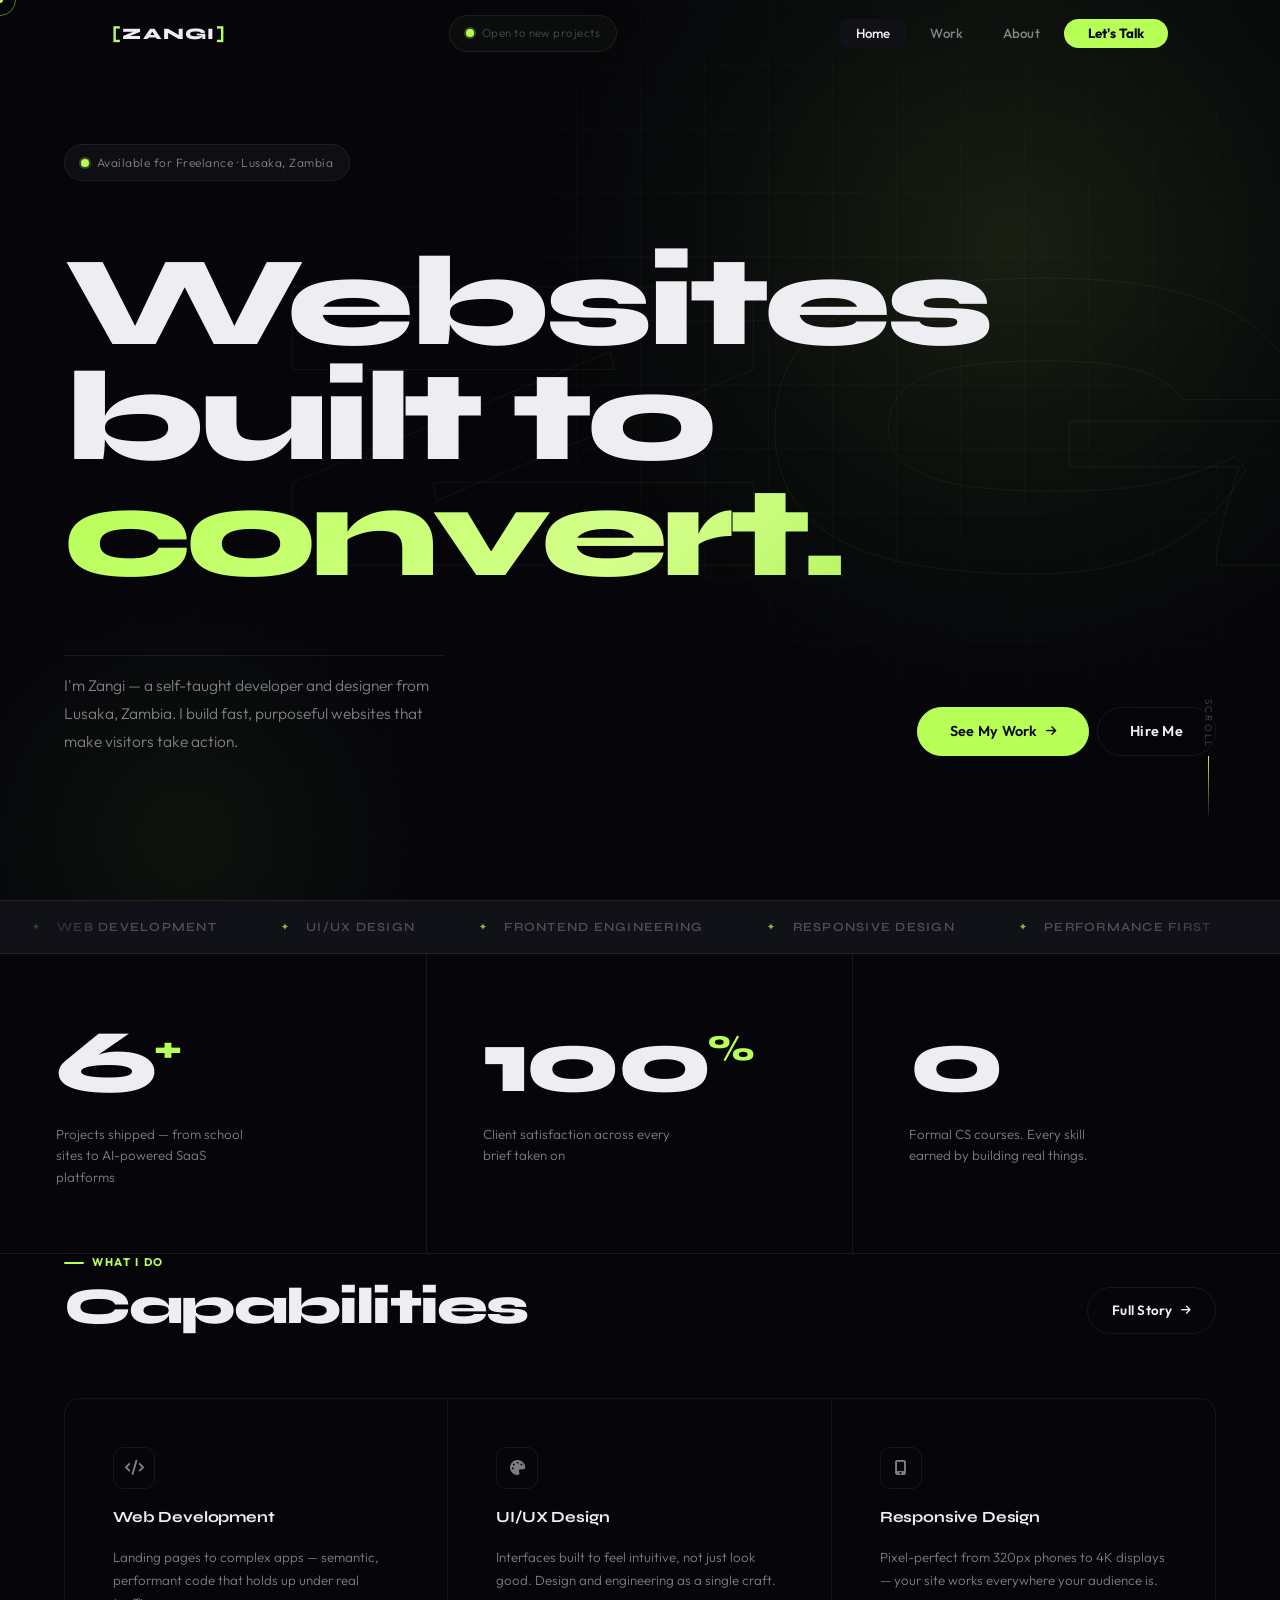
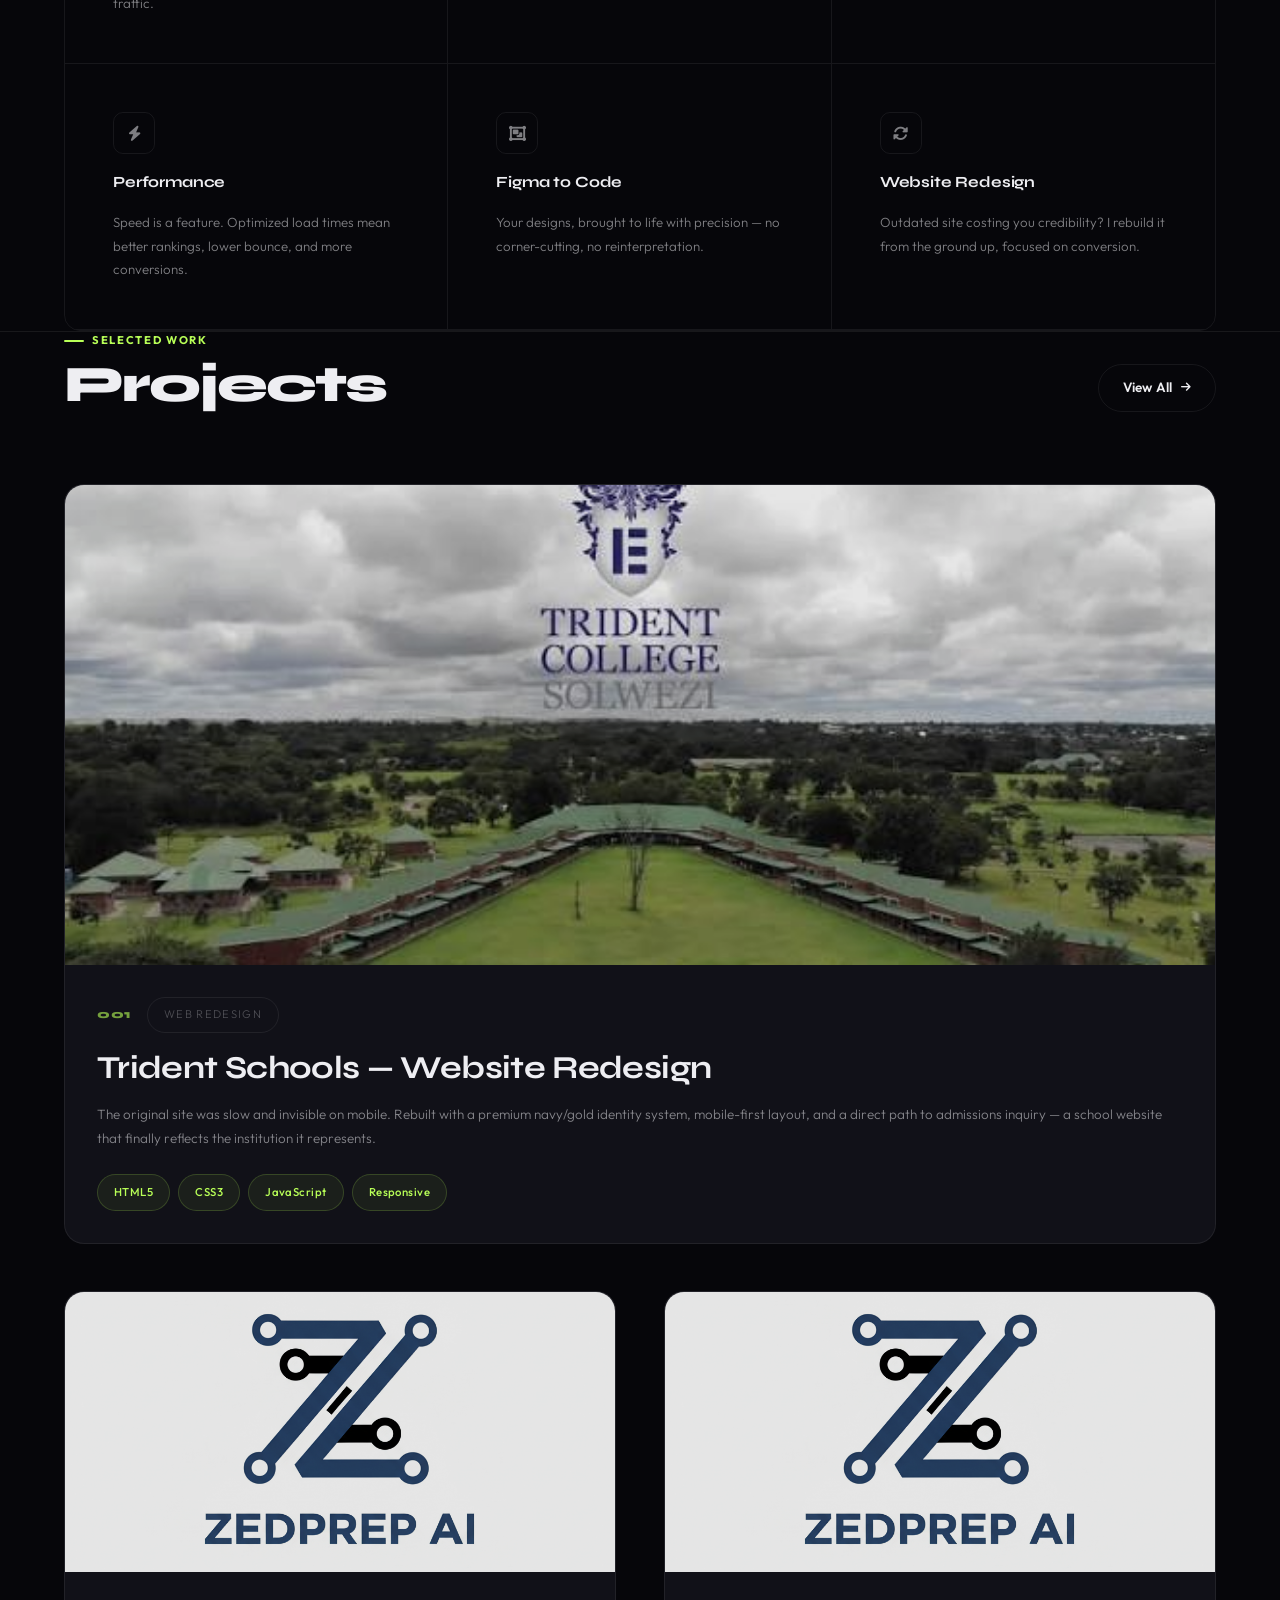
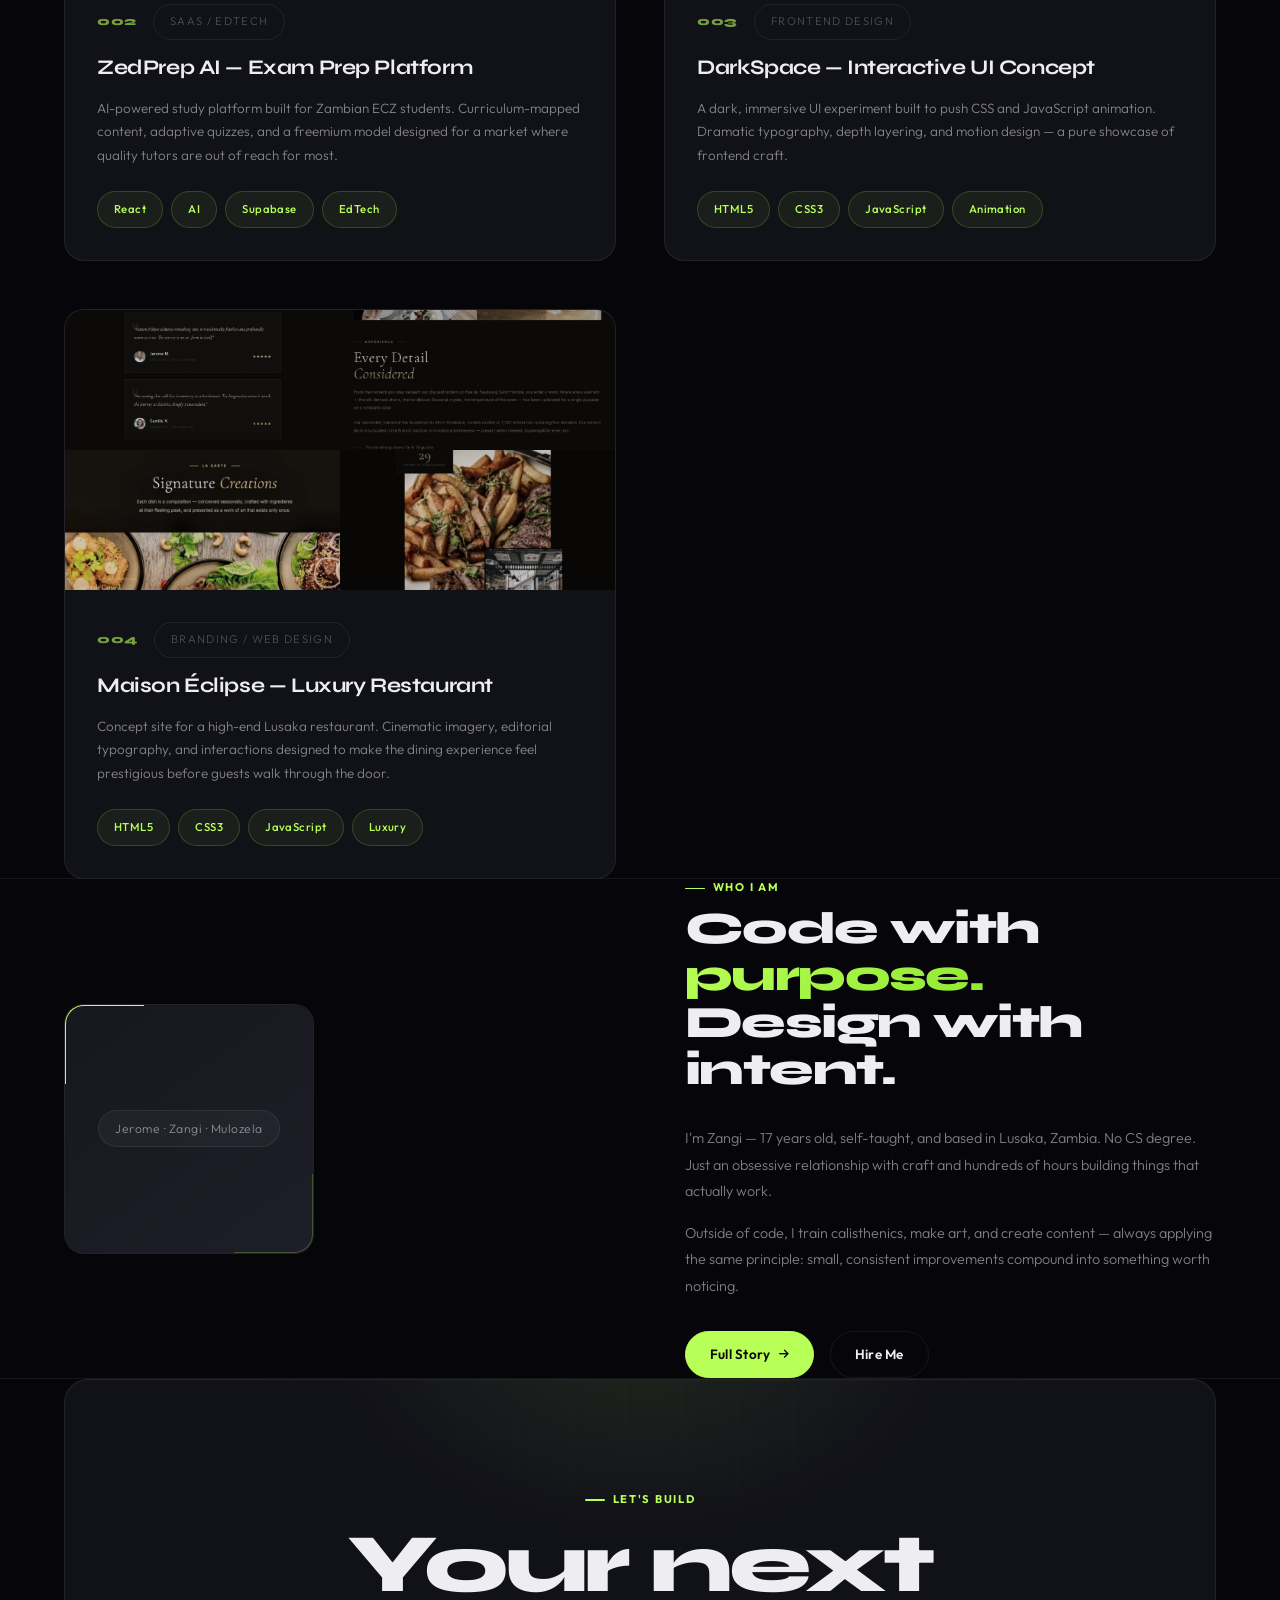
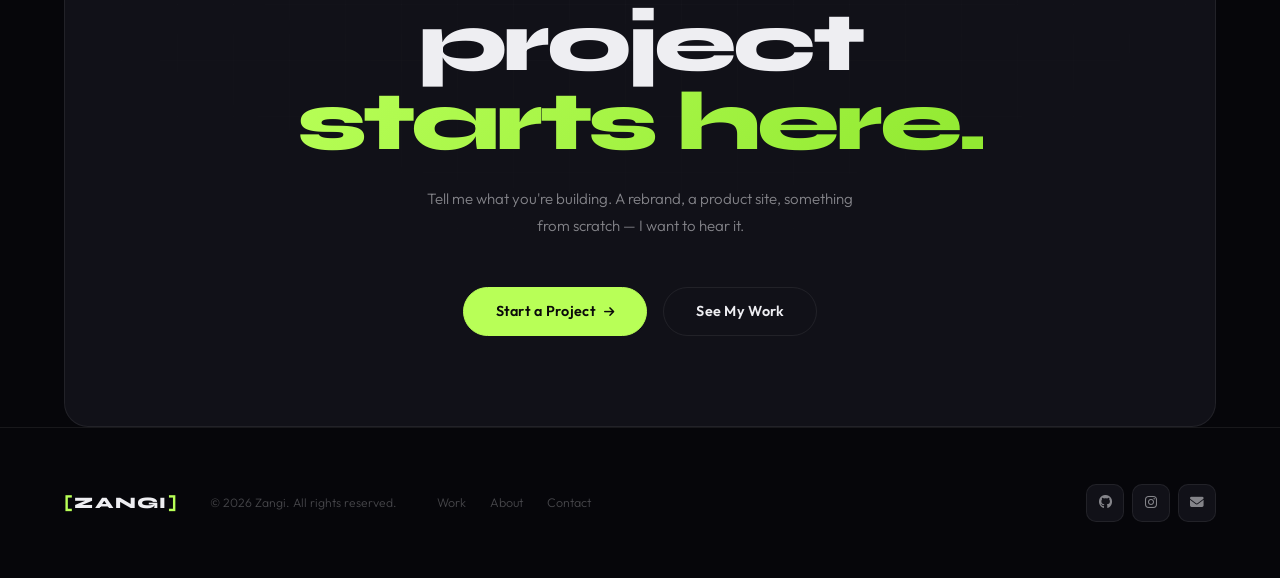
==== commit a5f22af3: "Update index.html" ====
--- a/index.html
+++ b/index.html
@@ -12,7 +12,7 @@
   <link rel="stylesheet" href="style.css">
   <style>
 
-/* ── 8px spacing scale (margins, padding, gaps) ── */
+
 :root {
   --s-0: 0;
   --s-1: 8px;
@@ -98,7 +98,7 @@
   opacity: 0.35;
 }
 
-/* Giant watermark number — cinematic depth */
+
 .hero-bg-number {
   position: absolute;
   top: 50%; right: -2%;
@@ -869,7 +869,7 @@
 }
 
 .about-teaser-img {
-  aspect-ratio: 1/1;
+  height :250px; width:250px;
   border-radius: 20px;
   background: var(--surface);
   border: 1px solid var(--border);
@@ -961,7 +961,8 @@
 /* ── CTA BANNER ───────────────────────────────────────────── */
 
 .cta-banner {
-  aspect-ratio: 1/1;
+  gap :64px;
+  aspect-ratio: 16/9;
   background: var(--surface);
   border: 1px solid var(--border);
   border-radius: var(--s-3);
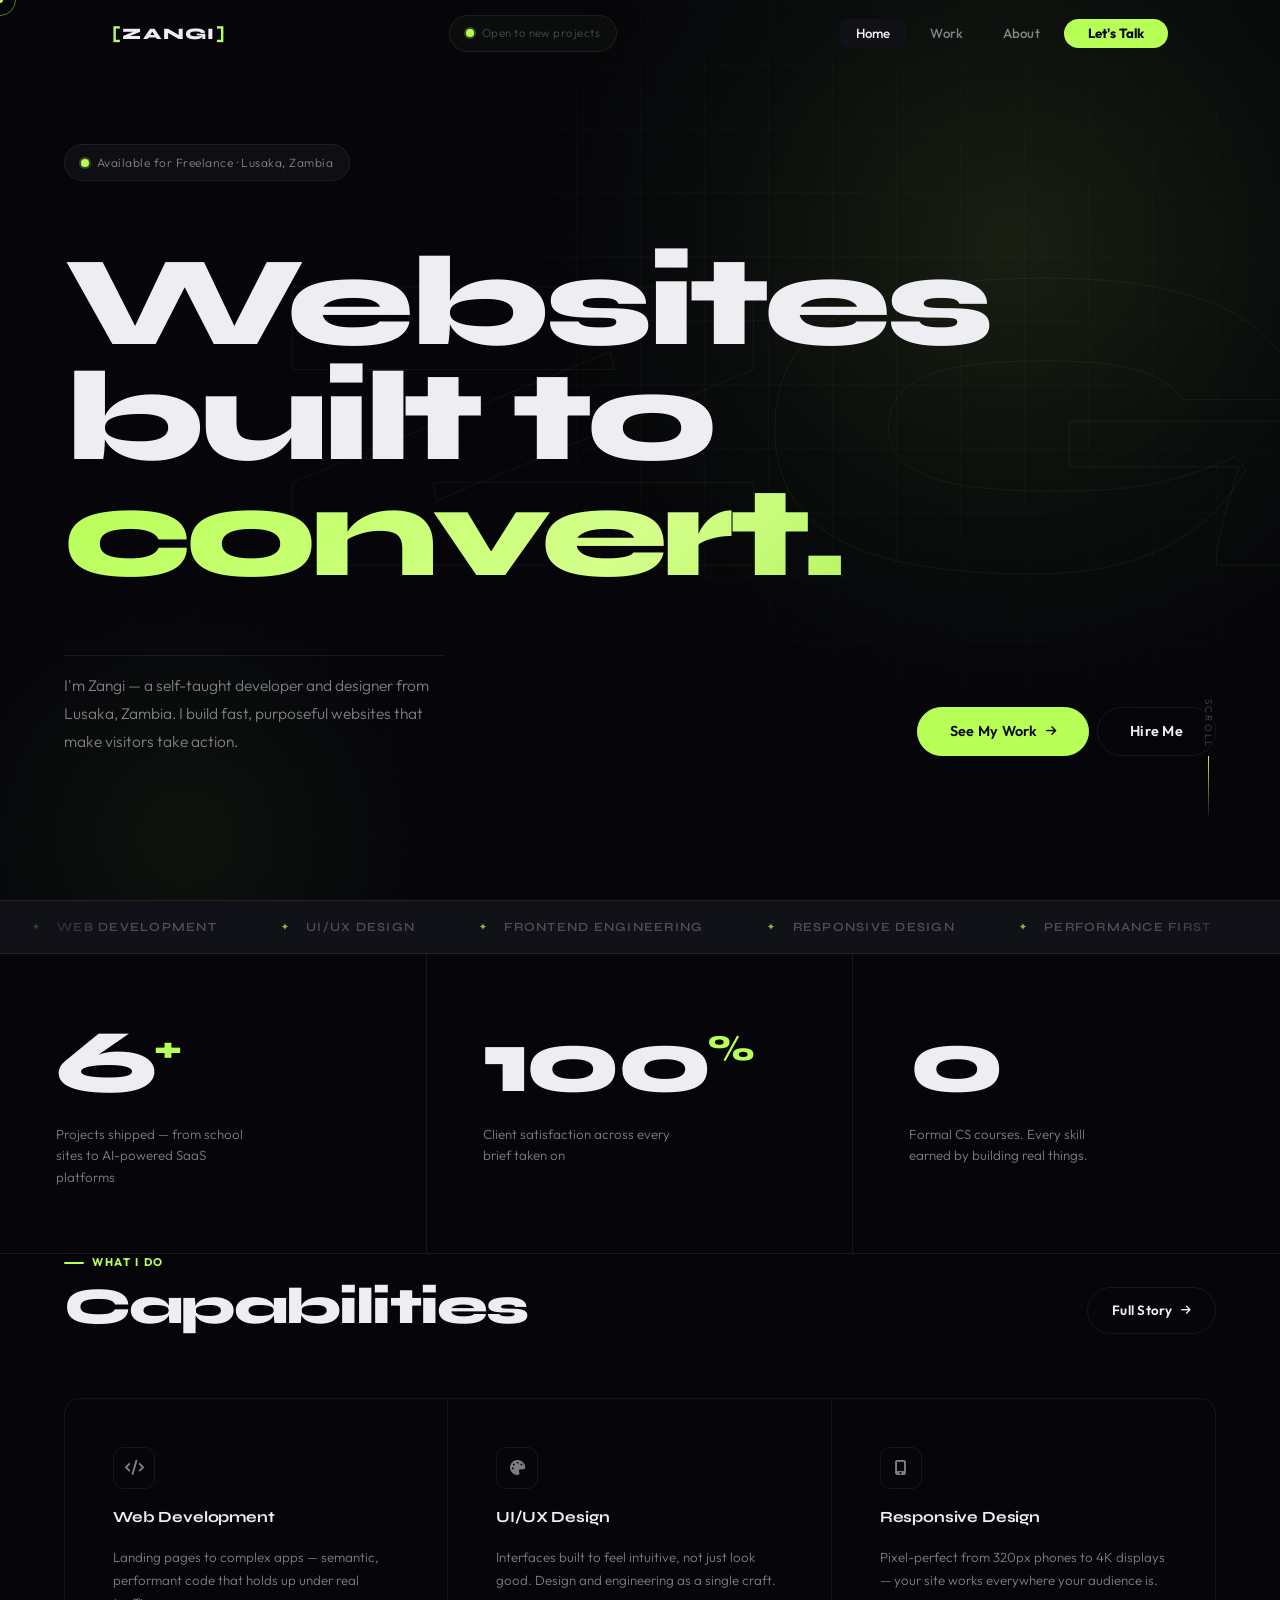
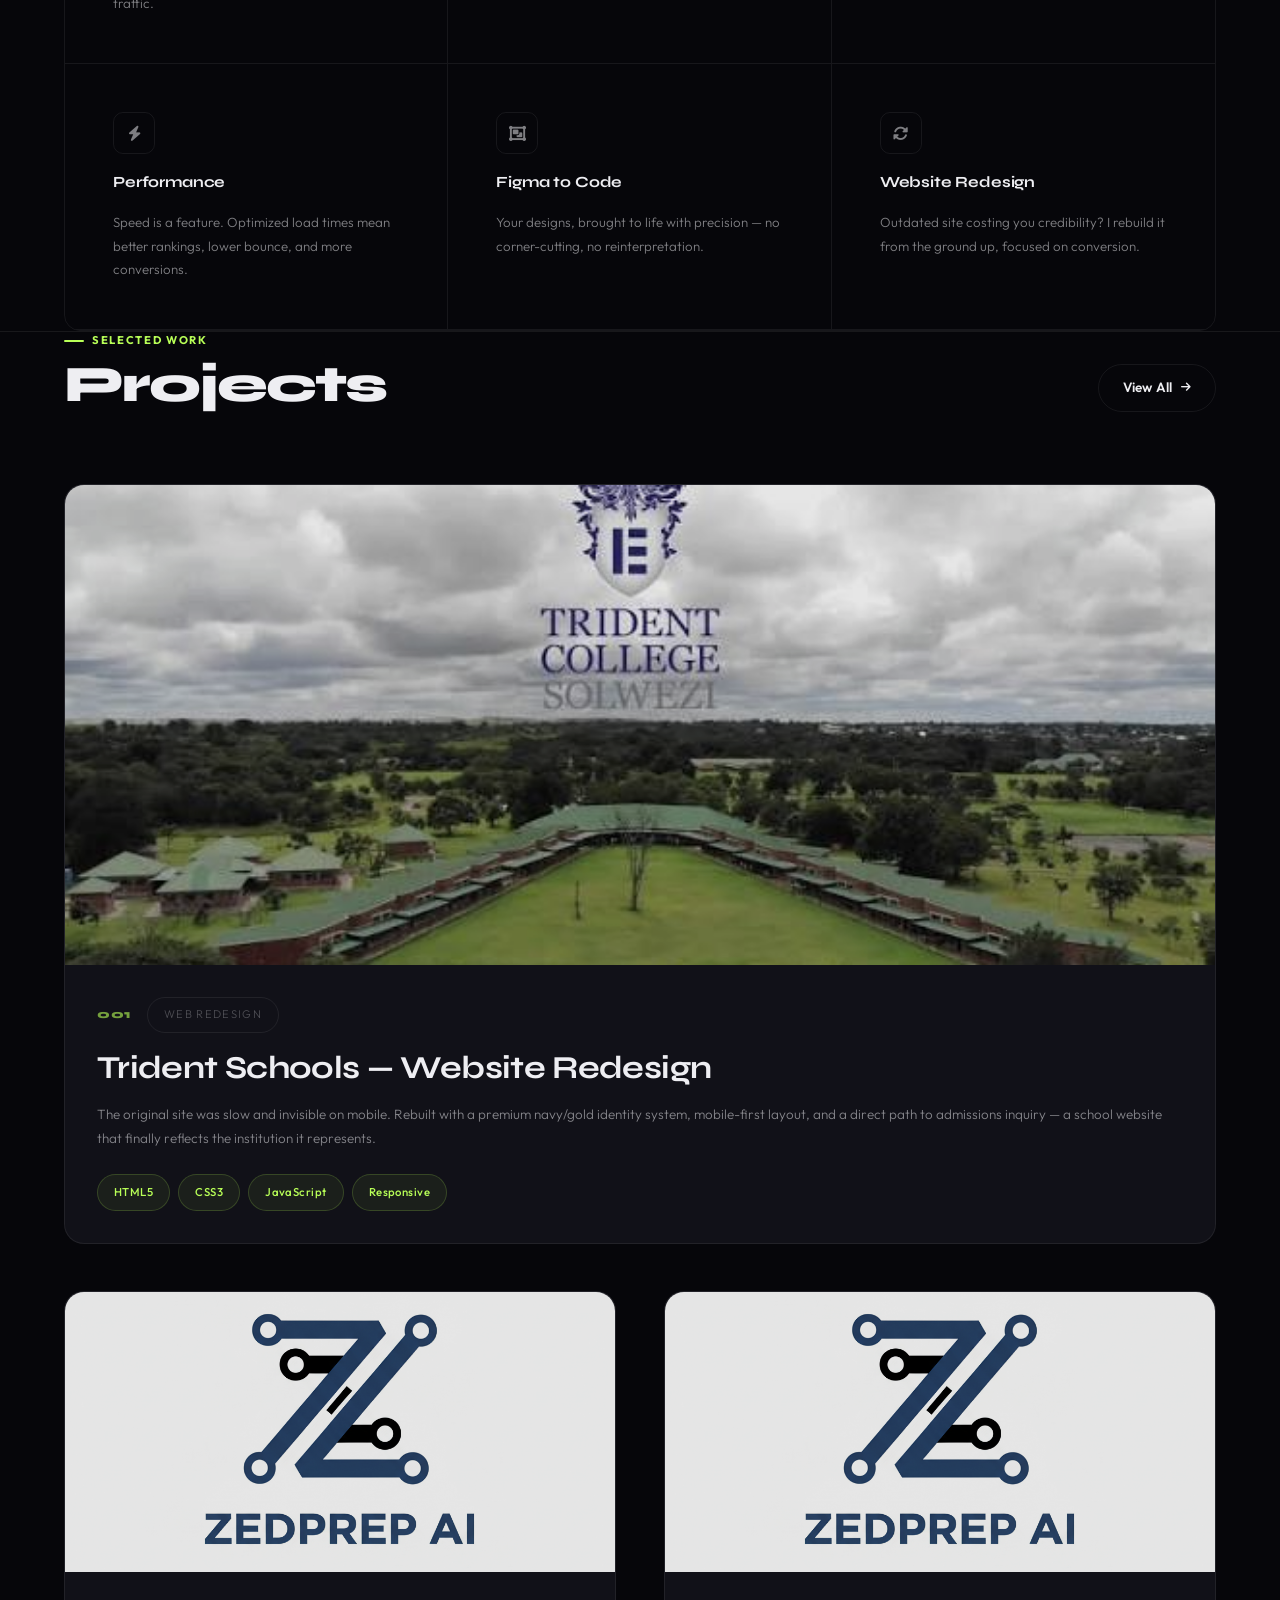
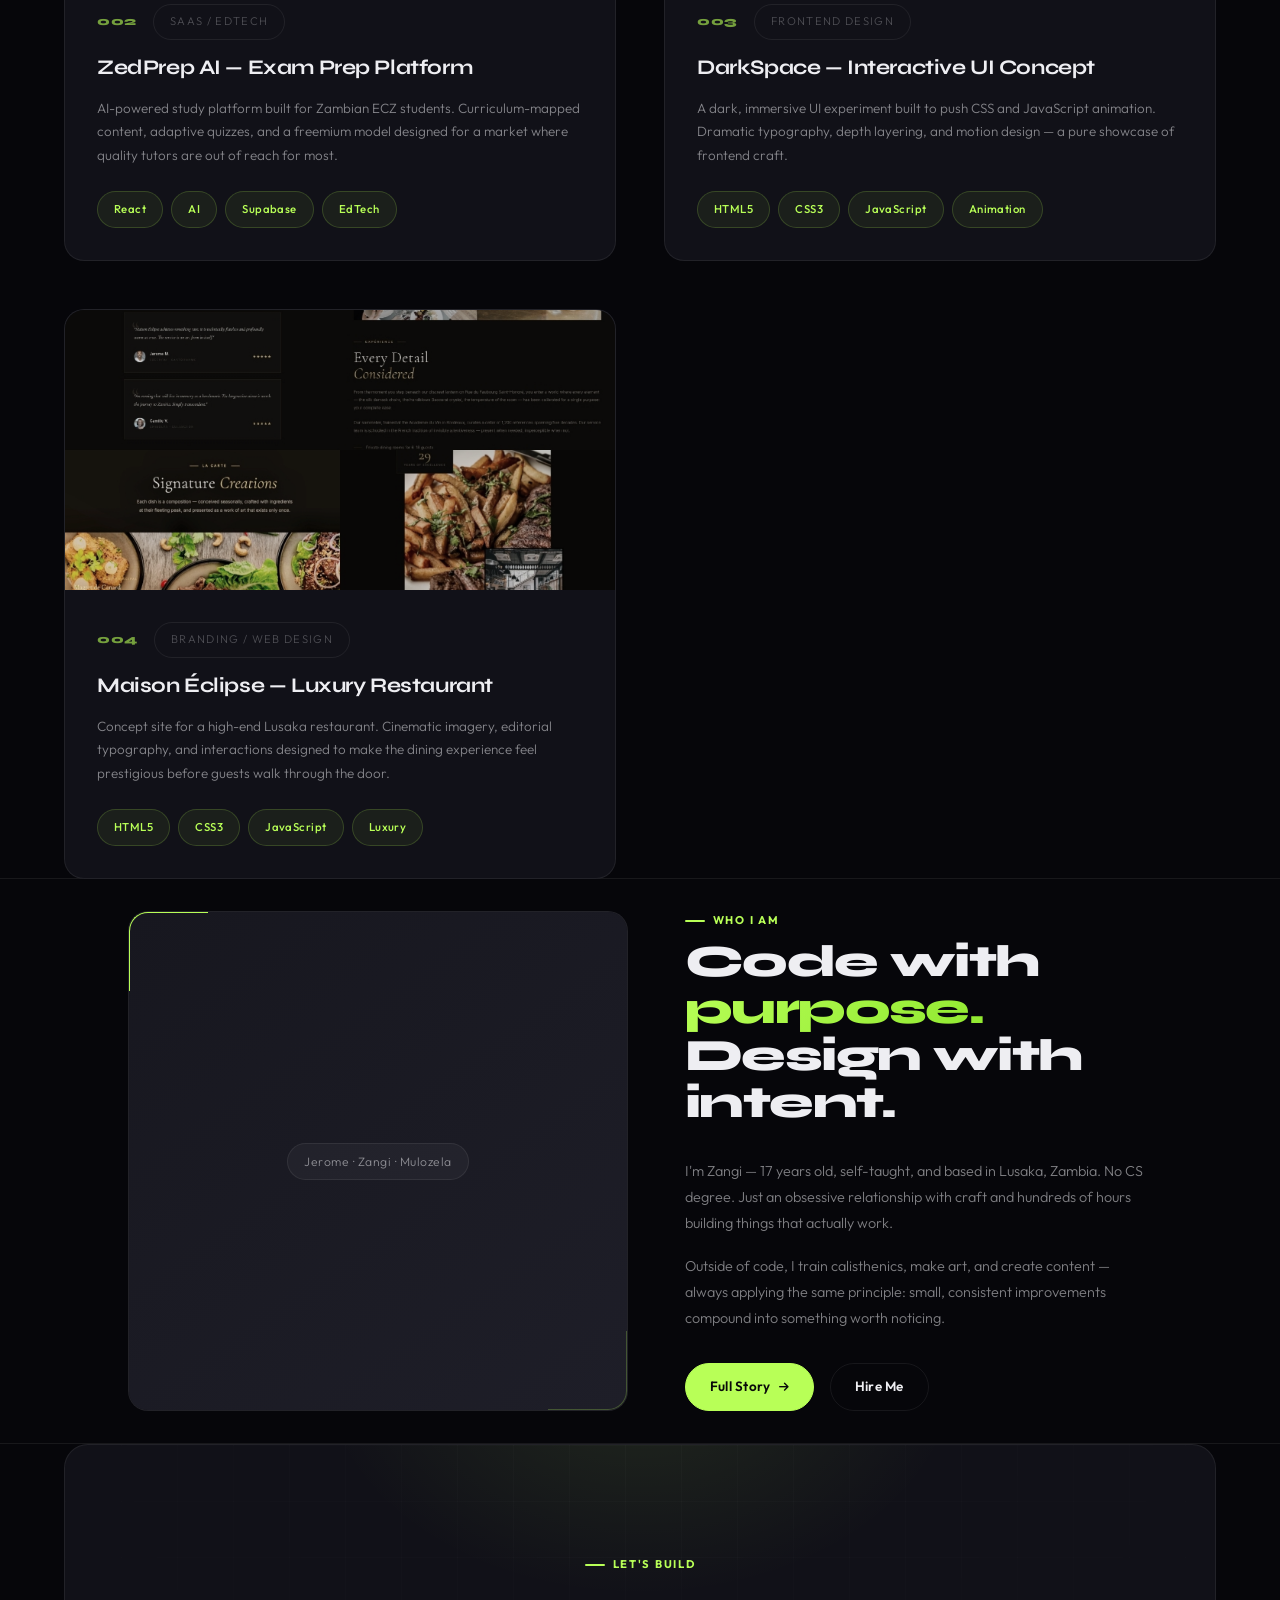
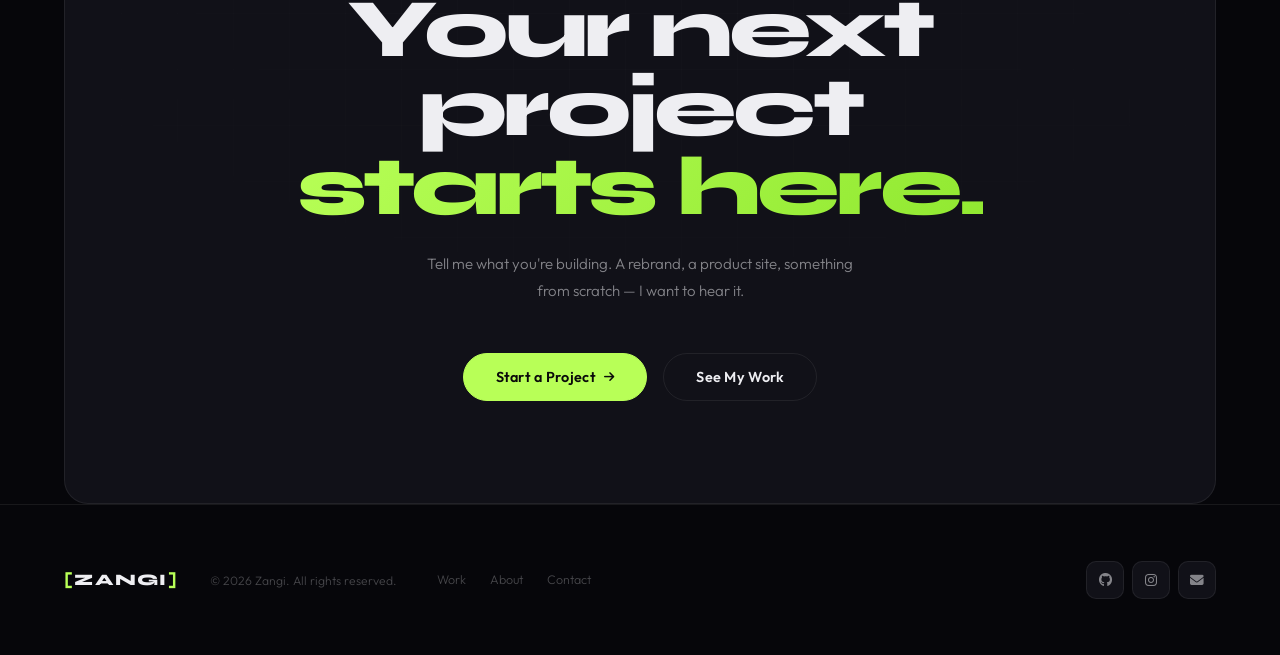
==== commit 766e6be6: "Update index.html" ====
--- a/index.html
+++ b/index.html
@@ -857,7 +857,7 @@
 
 /* ── ABOUT TEASER ─────────────────────────────────────────── */
 
-.about-teaser {
+.about-teaser { padding: 2rem 4rem;
   display: grid;
   grid-template-columns: 1fr 1fr;
   gap: clamp(var(--s-6), 7vw, 104px);
@@ -869,7 +869,7 @@
 }
 
 .about-teaser-img {
-  height :250px; width:250px;
+  height :500px; aspect-ratio :1/1;
   border-radius: 20px;
   background: var(--surface);
   border: 1px solid var(--border);
@@ -961,7 +961,7 @@
 /* ── CTA BANNER ───────────────────────────────────────────── */
 
 .cta-banner {
-  gap :64px;
+  gap :64px; height :500
   aspect-ratio: 16/9;
   background: var(--surface);
   border: 1px solid var(--border);
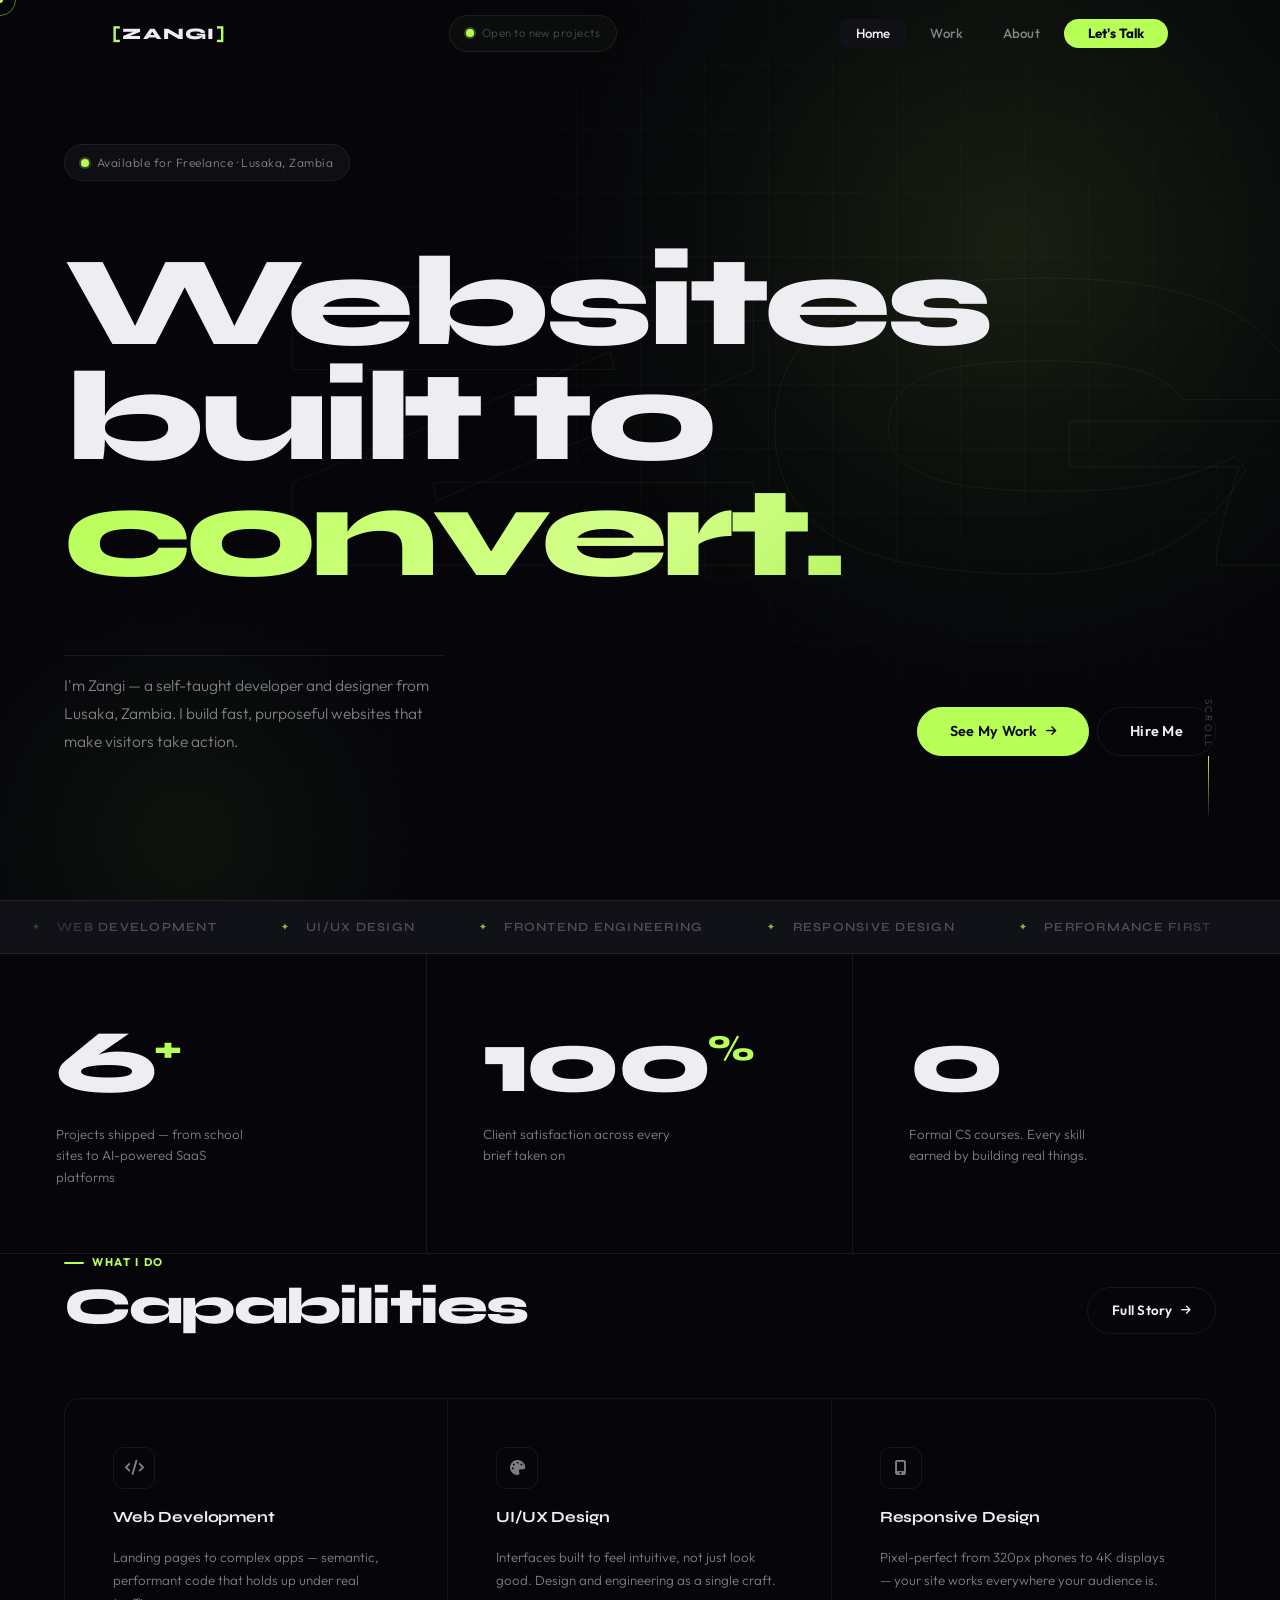
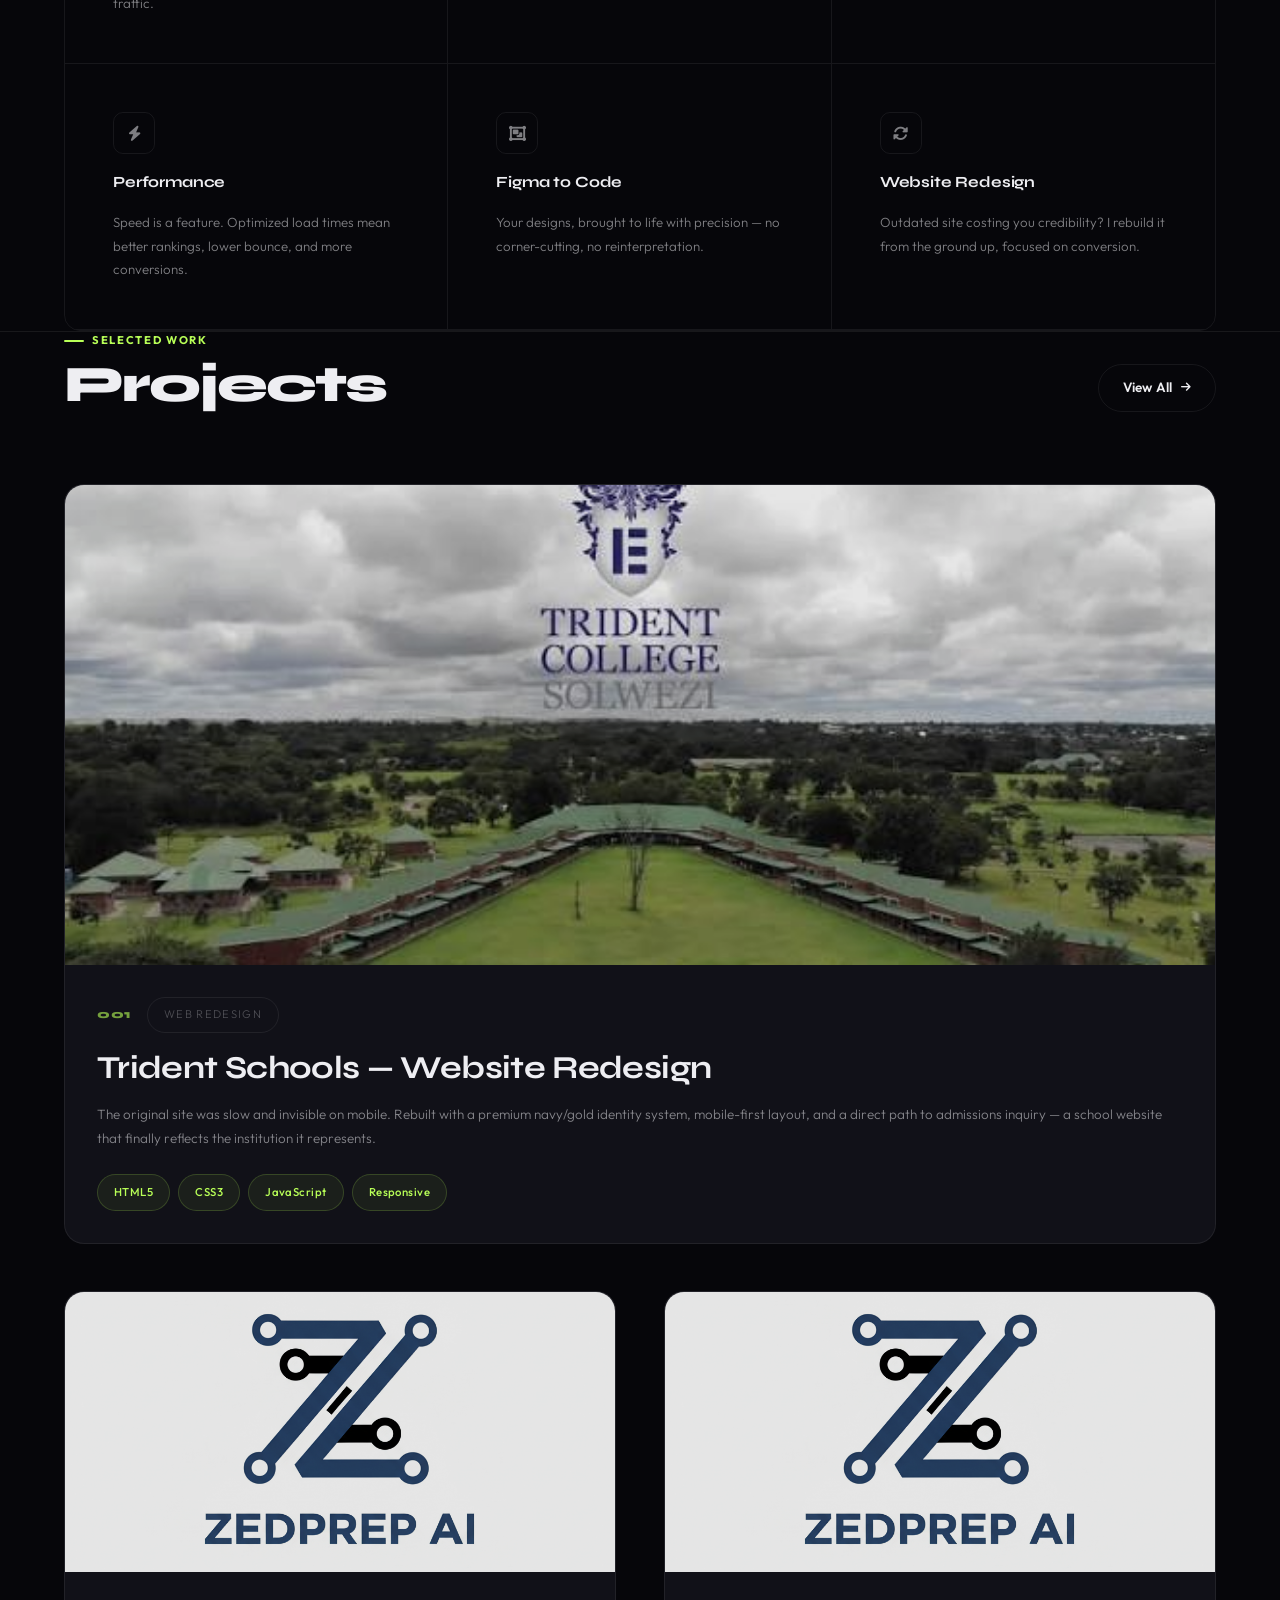
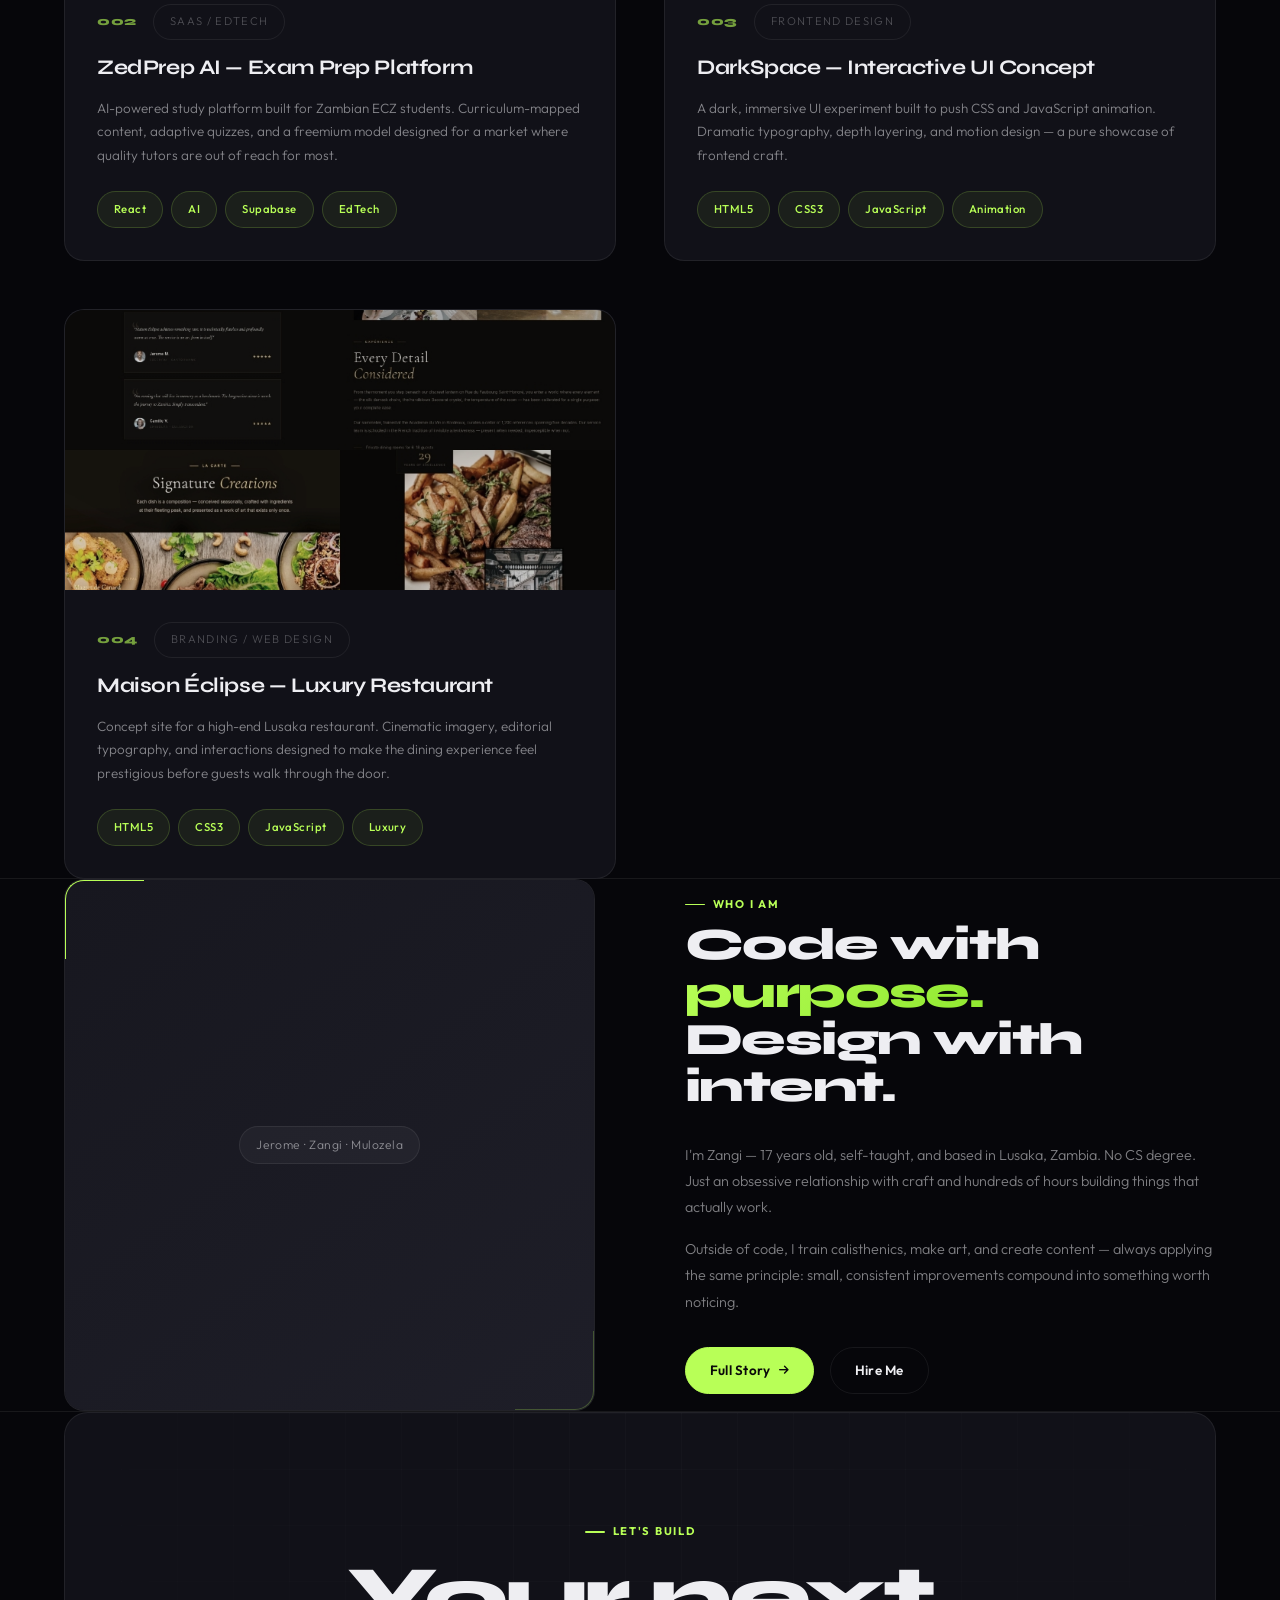
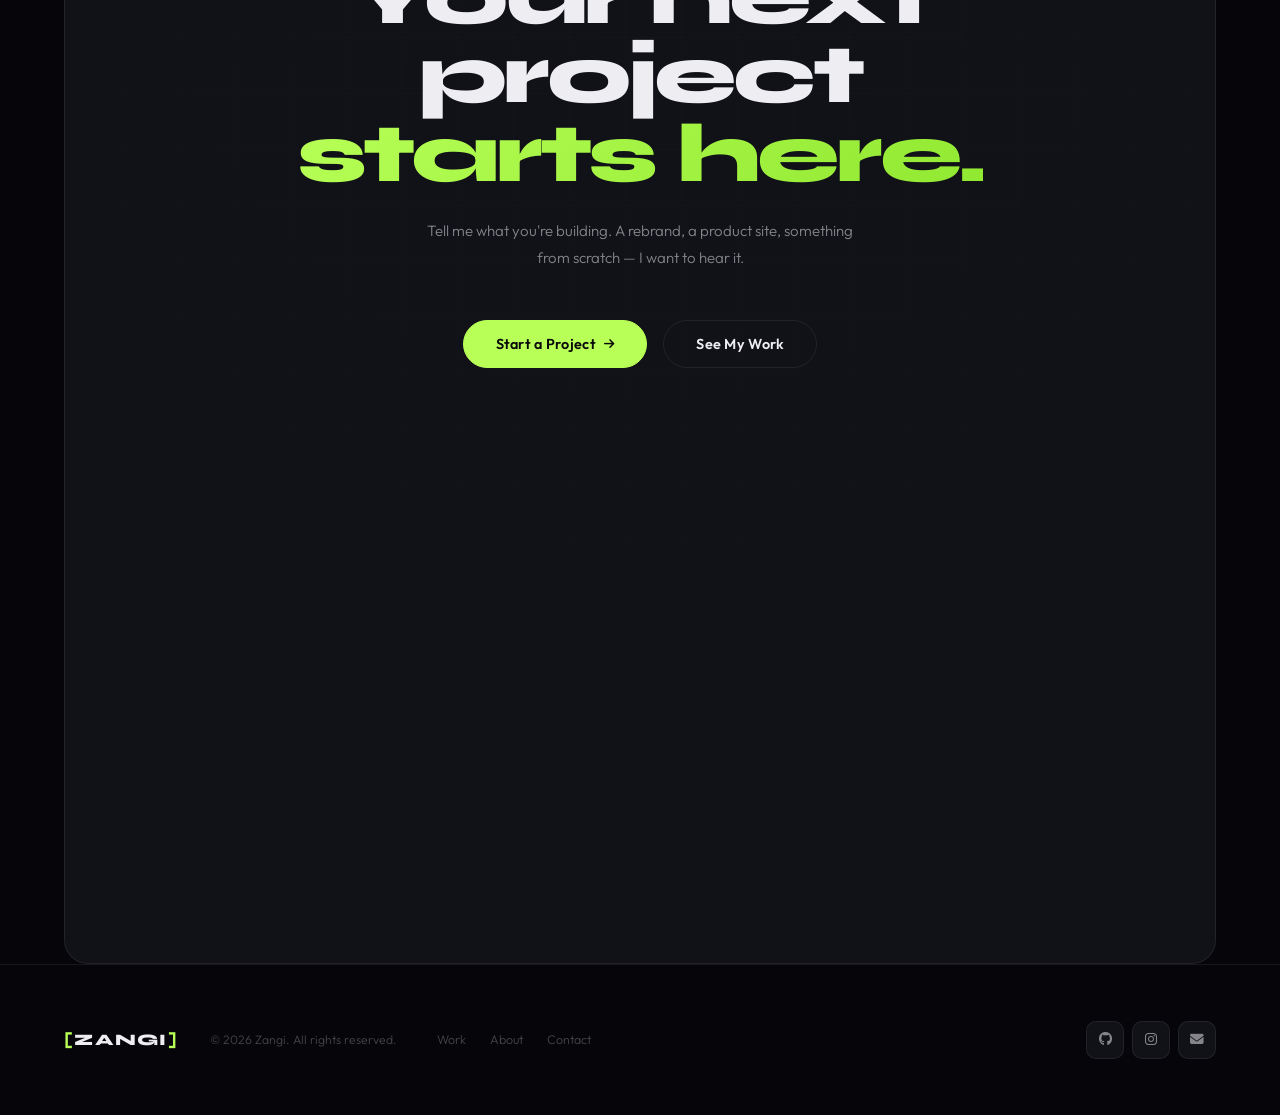
==== commit 14ed7d42: "Update index.html" ====
--- a/index.html
+++ b/index.html
@@ -12,7 +12,7 @@
   <link rel="stylesheet" href="style.css">
   <style>
 
-
+/* ── 8px spacing scale (margins, padding, gaps) ── */
 :root {
   --s-0: 0;
   --s-1: 8px;
@@ -98,7 +98,7 @@
   opacity: 0.35;
 }
 
-
+/* Giant watermark number — cinematic depth */
 .hero-bg-number {
   position: absolute;
   top: 50%; right: -2%;
@@ -857,7 +857,7 @@
 
 /* ── ABOUT TEASER ─────────────────────────────────────────── */
 
-.about-teaser { padding: 2rem 4rem;
+.about-teaser {
   display: grid;
   grid-template-columns: 1fr 1fr;
   gap: clamp(var(--s-6), 7vw, 104px);
@@ -869,7 +869,7 @@
 }
 
 .about-teaser-img {
-  height :500px; aspect-ratio :1/1;
+  aspect-ratio: 1/1;
   border-radius: 20px;
   background: var(--surface);
   border: 1px solid var(--border);
@@ -961,8 +961,7 @@
 /* ── CTA BANNER ───────────────────────────────────────────── */
 
 .cta-banner {
-  gap :64px; height :500
-  aspect-ratio: 16/9;
+  aspect-ratio: 1/1;
   background: var(--surface);
   border: 1px solid var(--border);
   border-radius: var(--s-3);
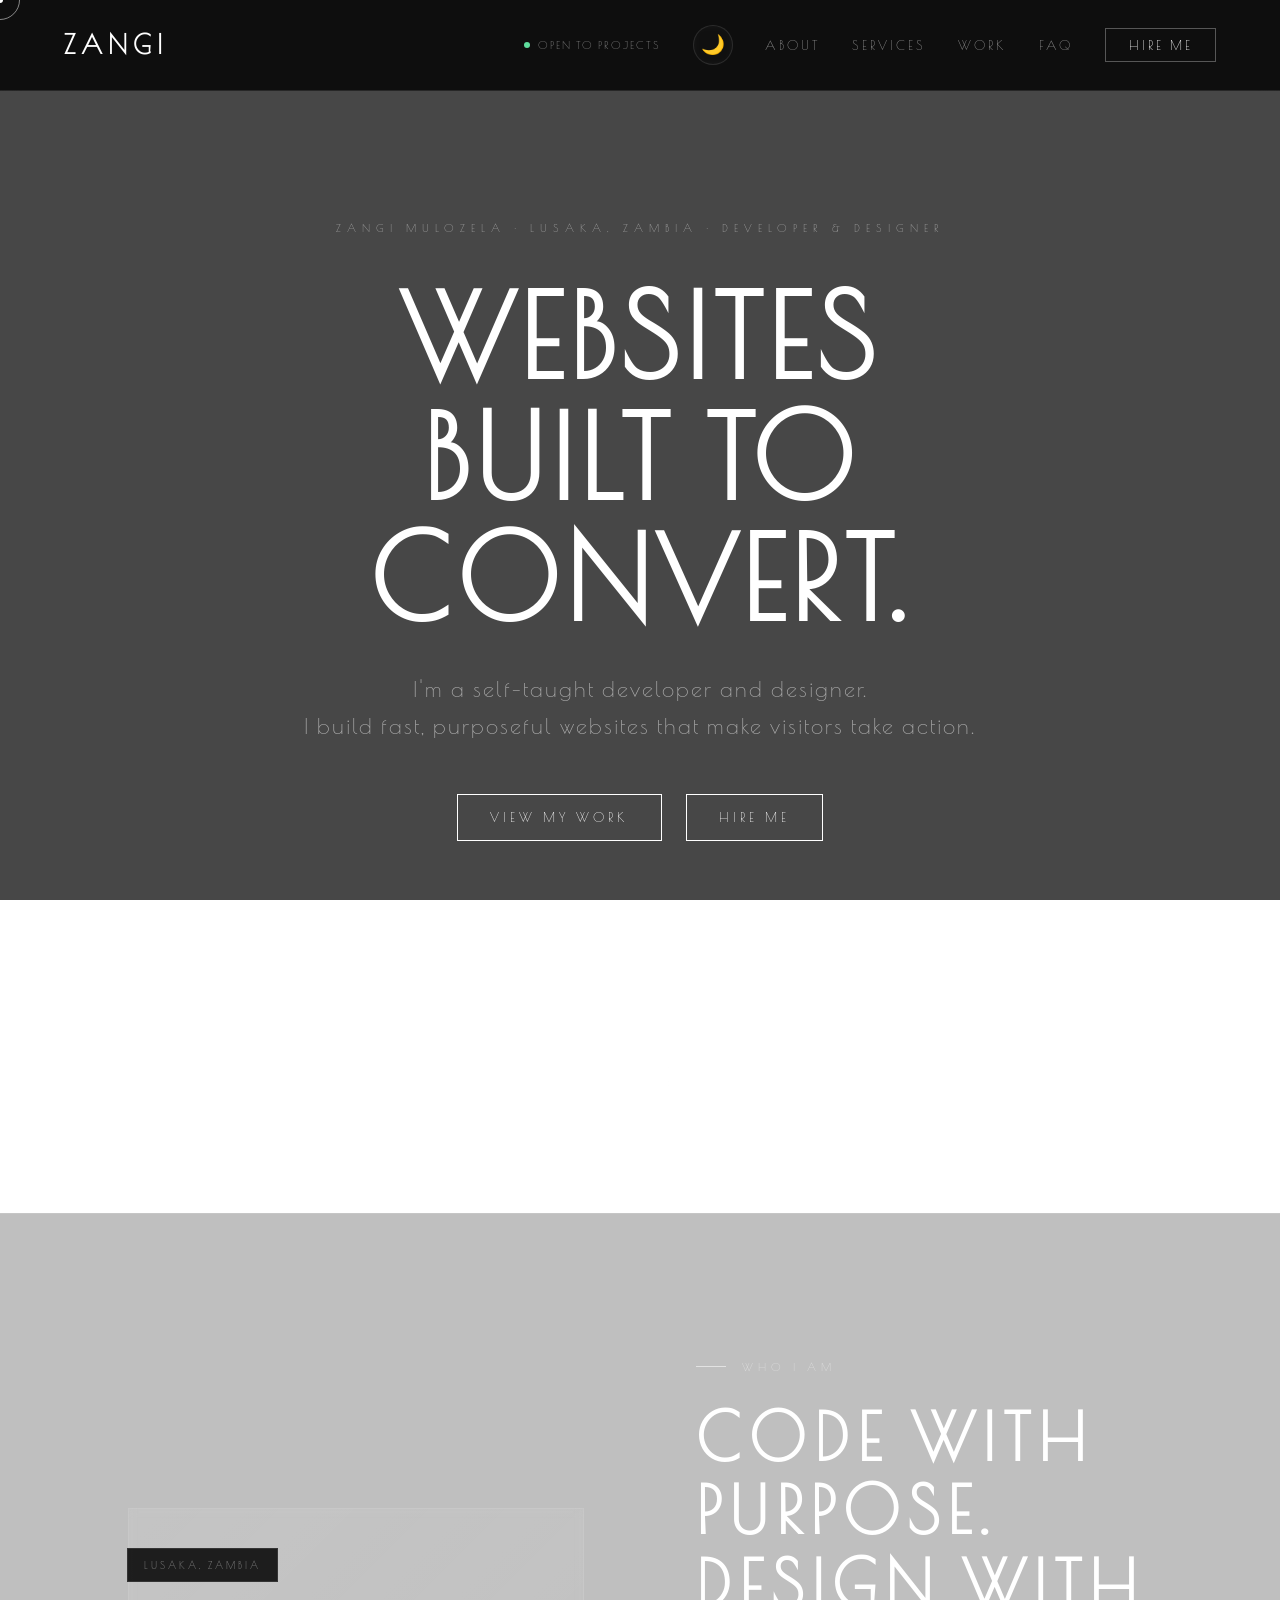
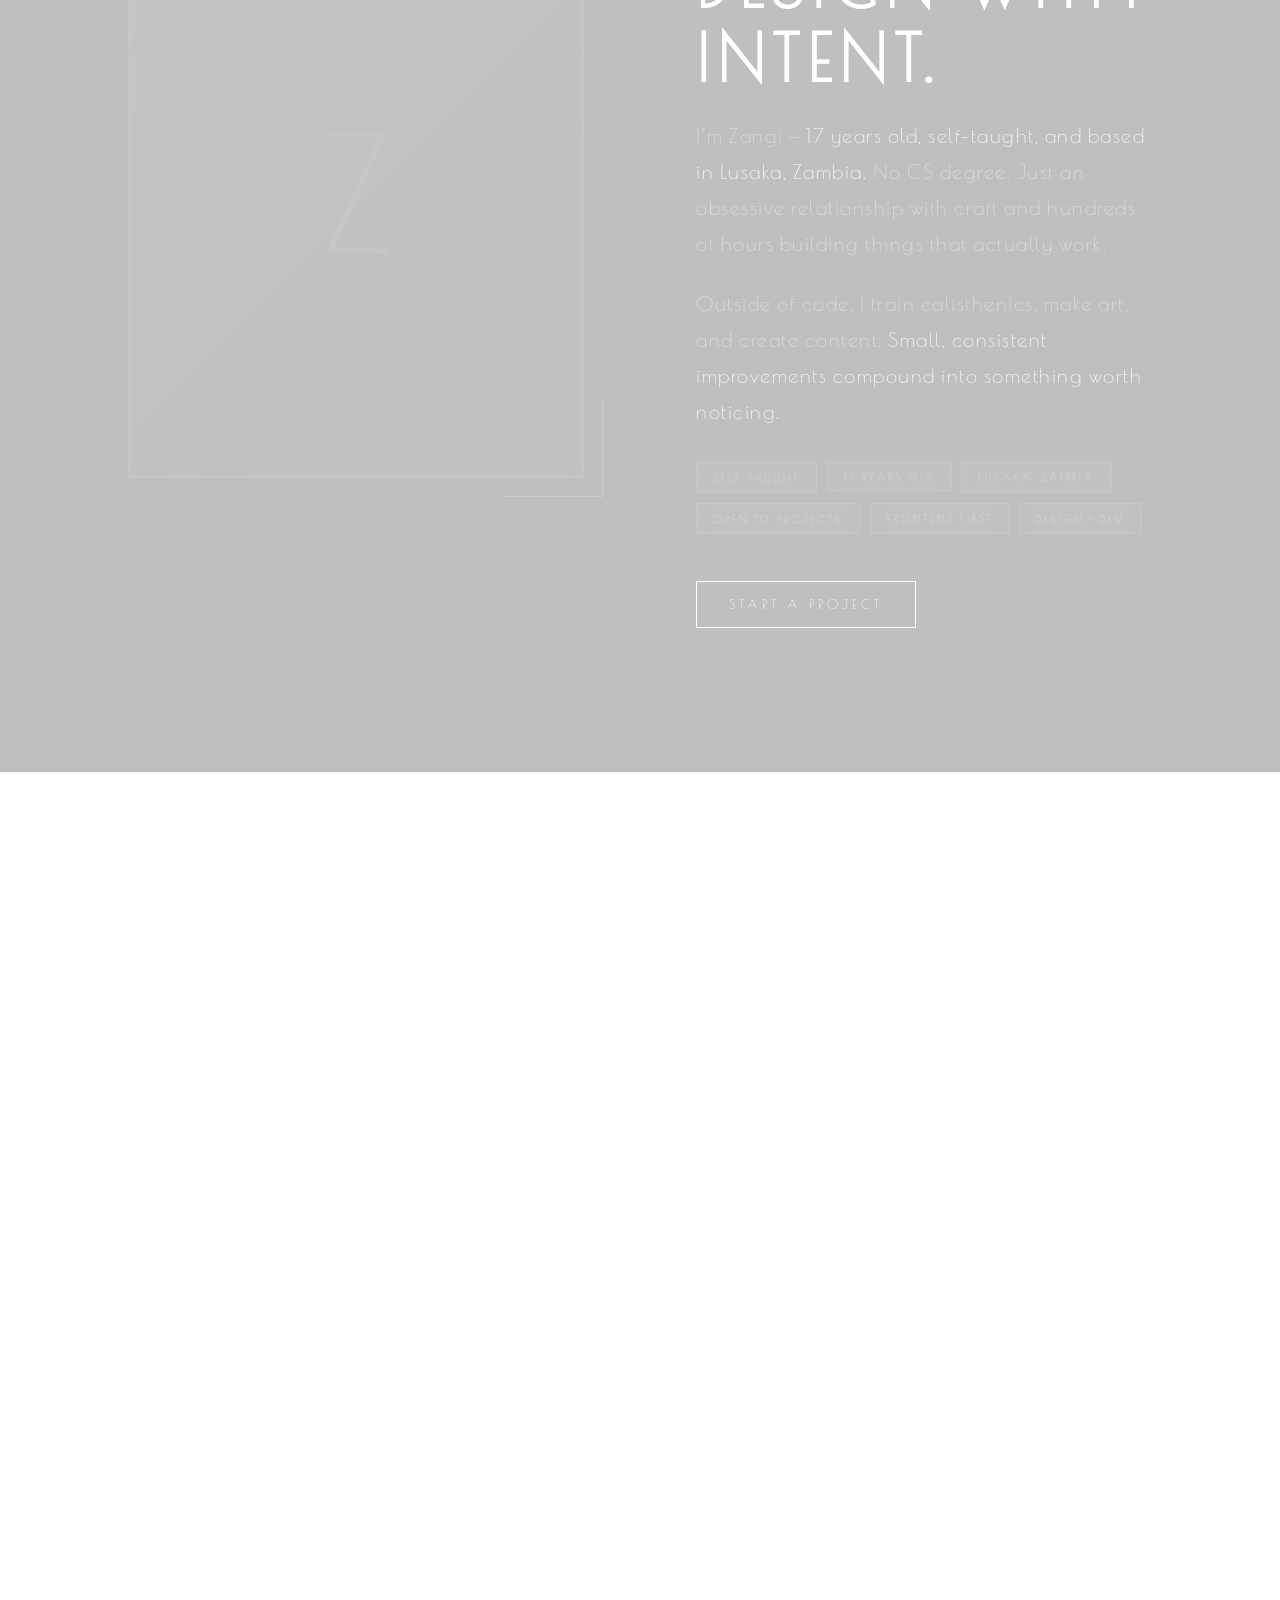
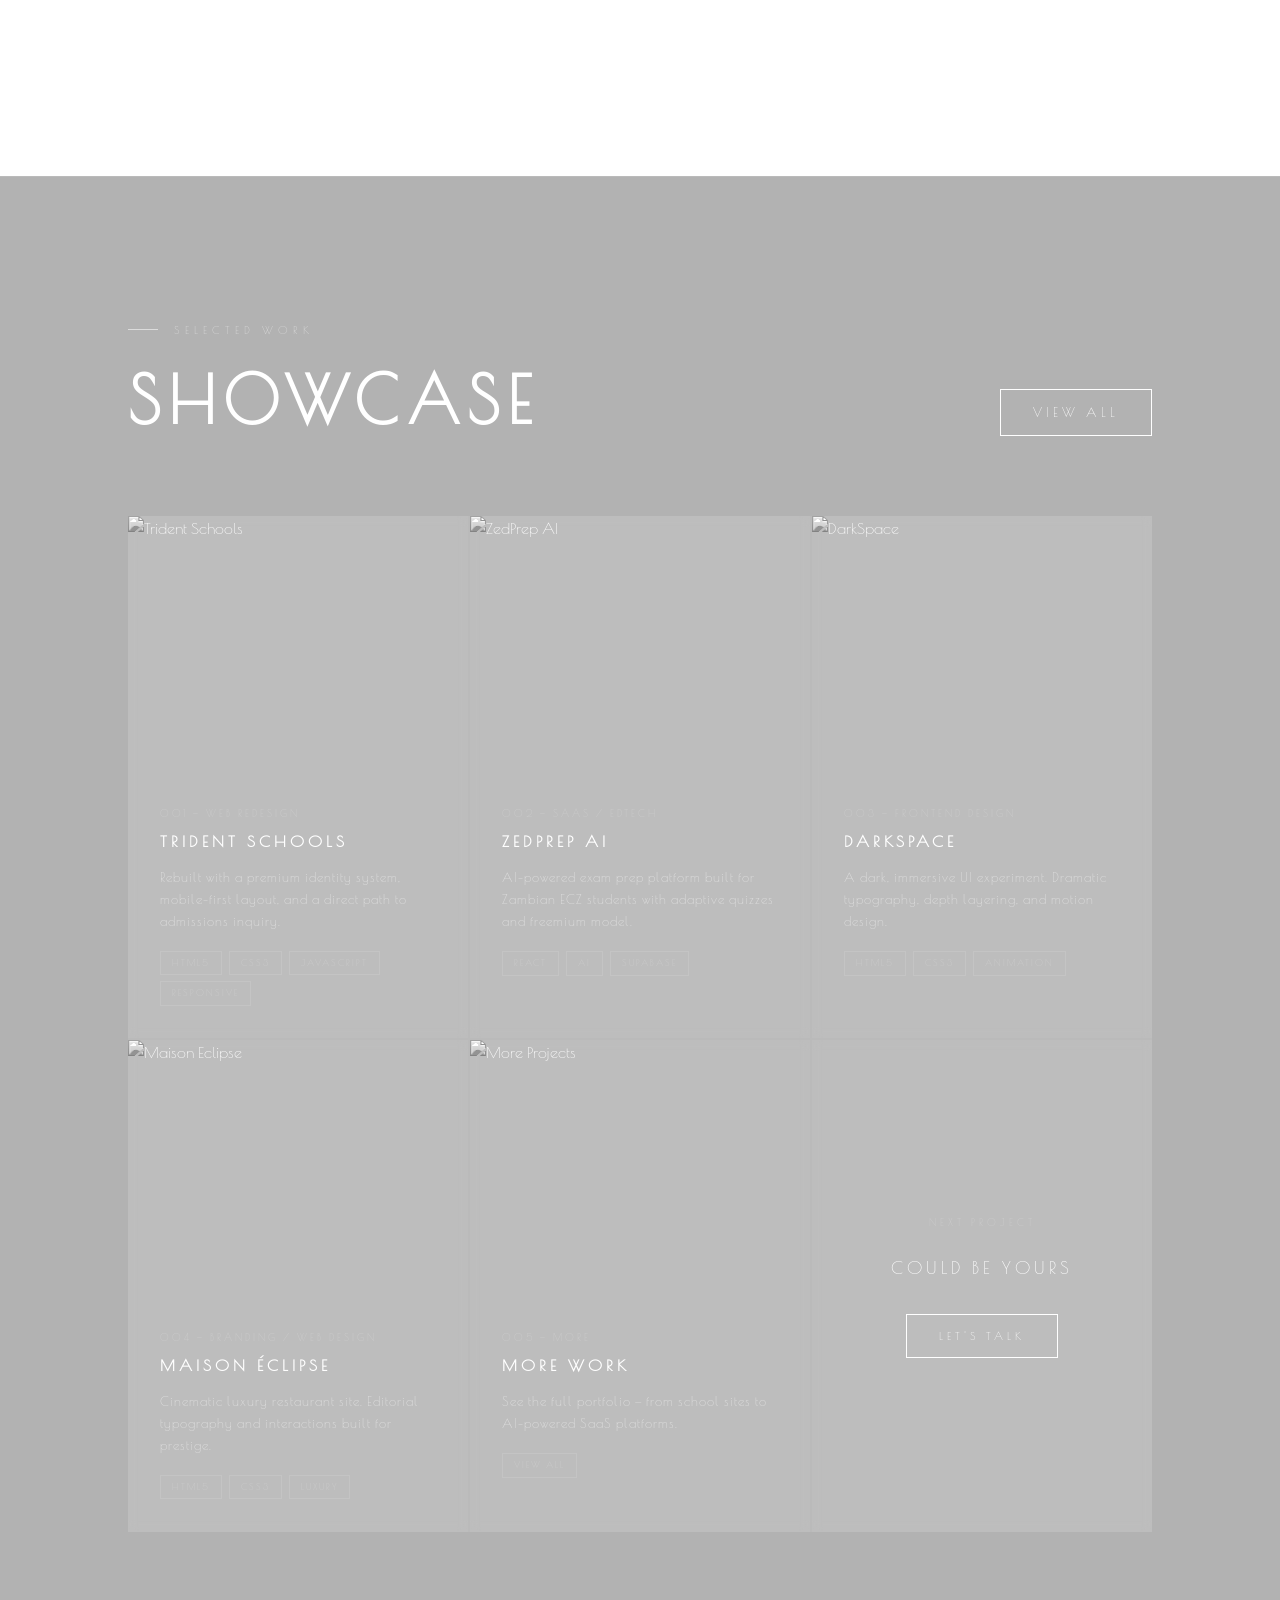
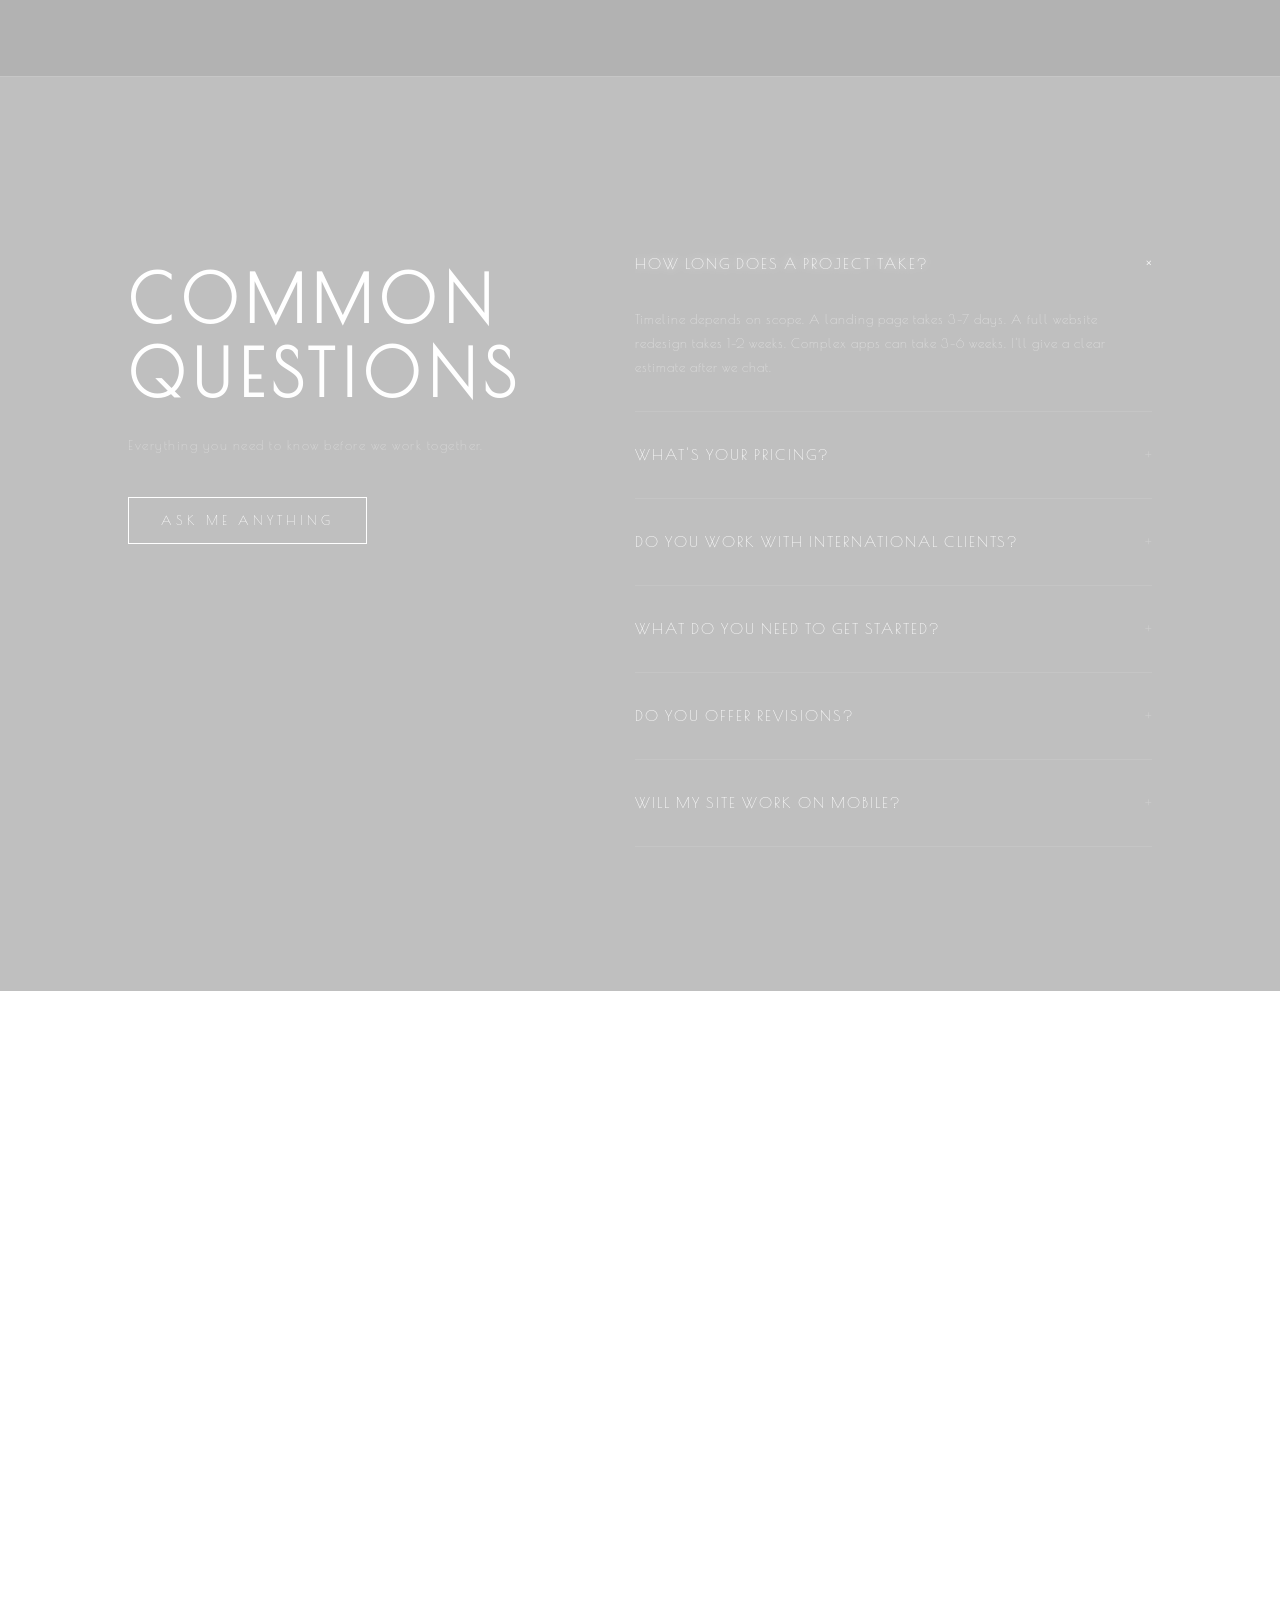
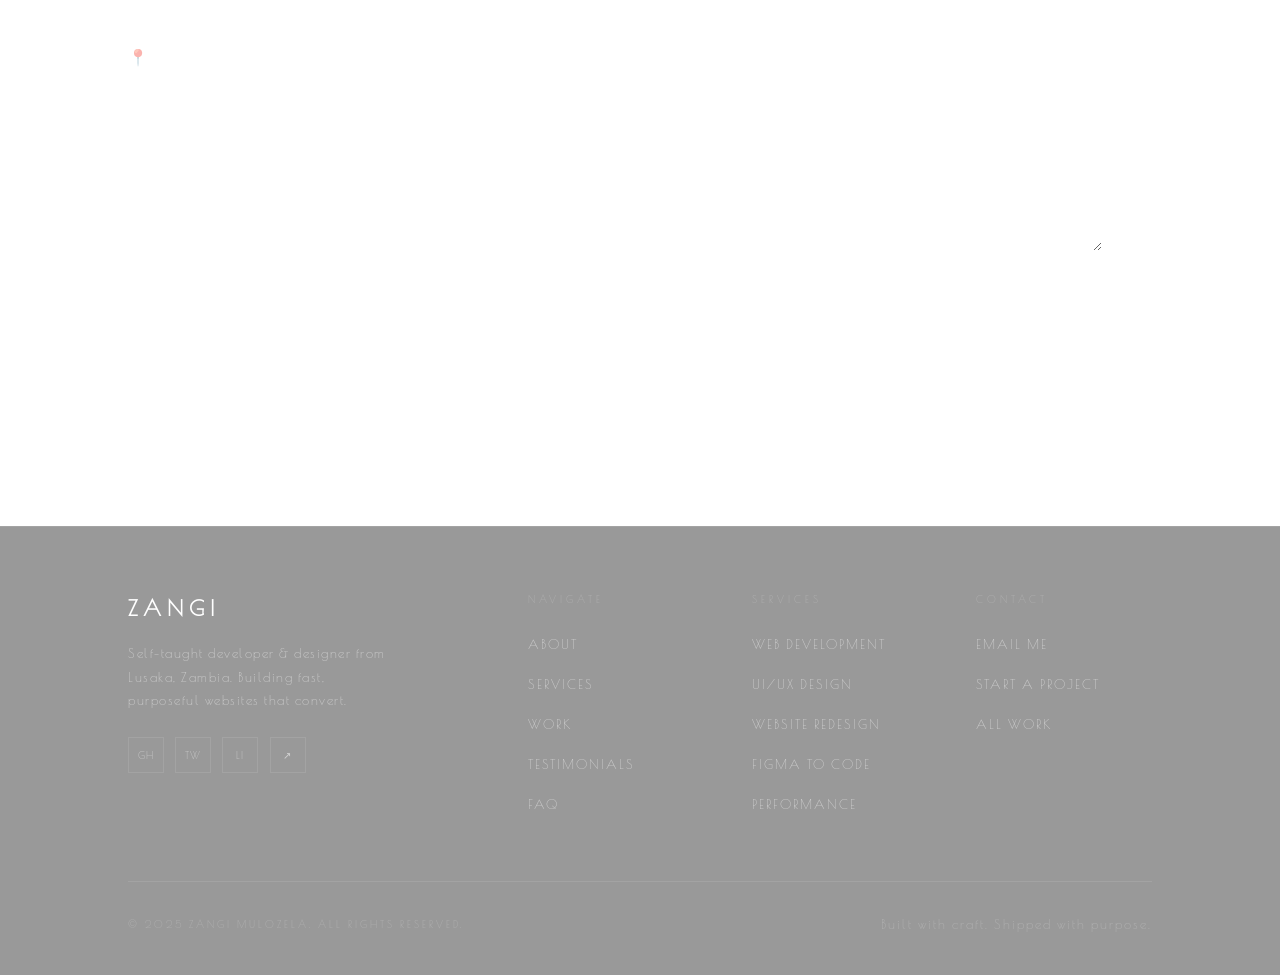
==== commit 0b5d790c: "Update index.html" ====
--- a/index.html
+++ b/index.html
@@ -1,1706 +1,1751 @@
 <!DOCTYPE html>
 <html lang="en">
 <head>
-  <meta charset="UTF-8">
-  <meta name="viewport" content="width=device-width, initial-scale=1.0">
-  <meta name="description" content="Zangi — Developer & Designer crafting fast, purposeful websites. Available for freelance.">
-  <title>Zangi — Developer & Designer</title>
-  <link rel="preconnect" href="https://fonts.googleapis.com">
-  <link rel="preconnect" href="https://fonts.gstatic.com" crossorigin>
-  <link href="https://fonts.googleapis.com/css2?family=Syne:wght@400;500;600;700;800&family=Outfit:wght@300;400;500;600;700&display=swap" rel="stylesheet">
-  <link rel="stylesheet" href="https://cdnjs.cloudflare.com/ajax/libs/font-awesome/6.5.1/css/all.min.css">
-  <link rel="stylesheet" href="style.css">
+  <meta charset="UTF-8" />
+  <meta name="viewport" content="width=device-width, initial-scale=1.0" />
+  <title>Zangi — Developer & Designer</title> 
+  <meta name="description" content="Zangi is a self-taught developer and designer from Lusaka, Zambia. Websites built to convert." />
+  <meta property="og:title" content="Zangi — Developer & Designer" />
+  <meta property="og:description" content="Websites built to convert. Fast, purposeful, intentional." />
+
+  <link rel="preconnect" href="https://fonts.googleapis.com" />
+  <link rel="preconnect" href="https://fonts.gstatic.com" crossorigin />
+  <link href="https://fonts.googleapis.com/css2?family=Poiret+One&display=swap" rel="stylesheet" />
+
   <style>
-
-/* ── 8px spacing scale (margins, padding, gaps) ── */
-:root {
-  --s-0: 0;
-  --s-1: 8px;
-  --s-2: 16px;
-  --s-3: 24px;
-  --s-4: 32px;
-  --s-5: 40px;
-  --s-6: 48px;
-  --s-7: 56px;
-  --s-8: 64px;
-  --s-9: 72px;
-  --s-10: 80px;
-  --s-12: 96px;
-  --s-14: 112px;
-  --s-16: 128px;
-  --gutter-x: clamp(var(--s-3), 5vw, var(--s-8));
-  --section-y-major: clamp(var(--s-10), 12vw, var(--s-16));
-  --section-y-inner: clamp(var(--s-6), 8vw, var(--s-10));
-}
-
-/* Main page flow: one column grid; sections control vertical rhythm */
-.page-main {
-  display: grid;
-  grid-template-columns: minmax(0, 1fr);
-  align-content: start;
-}
-
-.section-block {
-  border-bottom: 1px solid var(--border);
-}
-
-
-/* ═══════════════════════════════════════════════════════════
-   HERO — Cinematic Split Layout
-   ═══════════════════════════════════════════════════════════ */
-
-.hero {
-  min-height: 100svh;
-  display: grid;
-  grid-template-rows: 1fr auto;
-  align-content: end;
-  padding: 0 var(--gutter-x) clamp(var(--s-6), 8vw, var(--s-10));
-  position: relative;
-  overflow: hidden;
-}
-
-/* ── Atmospheric background ── */
-.hero-bg { position: absolute; inset: 0; pointer-events: none; z-index: 0; }
-
-.hero-bg-glow {
-  position: absolute;
-  top: -10%; right: -5%;
-  width: clamp(500px, 65vw, 900px);
-  height: clamp(500px, 65vw, 900px);
-  background: radial-gradient(
-    circle at 60% 40%,
-    rgba(184, 255, 87, 0.10) 0%,
-    rgba(184, 255, 87, 0.03) 40%,
-    transparent 70%
-  );
-  animation: glowPulse 6s ease-in-out infinite alternate;
-}
-
-.hero-bg-glow-2 {
-  position: absolute;
-  bottom: -25%; left: -8%;
-  width: clamp(350px, 45vw, 650px);
-  height: clamp(350px, 45vw, 650px);
-  background: radial-gradient(
-    circle,
-    rgba(184, 255, 87, 0.05) 0%,
-    transparent 65%
-  );
-}
-
-.hero-grid-lines {
-  position: absolute; inset: 0;
-  background-image:
-    linear-gradient(var(--border) 1px, transparent 1px),
-    linear-gradient(90deg, var(--border) 1px, transparent 1px);
-  background-size: 64px 64px;
-  mask-image: radial-gradient(ellipse 80% 80% at 60% 35%, black 0%, transparent 100%);
-  opacity: 0.35;
-}
-
-/* Giant watermark number — cinematic depth */
-.hero-bg-number {
-  position: absolute;
-  top: 50%; right: -2%;
-  transform: translateY(-56%);
-  font-family: var(--font-head);
-  font-size: clamp(260px, 34vw, 480px);
-  font-weight: 800;
-  line-height: 1;
-  color: transparent;
-  -webkit-text-stroke: 1px rgba(184, 255, 87, 0.06);
-  letter-spacing: -0.06em;
-  user-select: none;
-  pointer-events: none;
-  z-index: 0;
-}
-
-/* ── Content layout ── */
-.hero-content {
-  position: relative; z-index: 1;
-  max-width: 1400px; width: 100%; margin: 0 auto;
-  padding-top: clamp(var(--s-12), 14vw, 144px);
-  display: flex;
-  flex-direction: column;
-  gap: var(--s-0);
-}
-
-/* Eyebrow pill */
-.hero-eyebrow {
-  display: inline-flex; align-items: center; gap: var(--s-1);
-  background: rgba(255,255,255,0.04);
-  backdrop-filter: blur(12px);
-  border: 1px solid var(--border);
-  border-radius: 100px;
-  padding: var(--s-1) var(--s-2) var(--s-1) var(--s-2);
-  font-size: 0.75rem;
-  letter-spacing: 0.04em;
-  color: var(--text-2);
-  margin-bottom: clamp(var(--s-5), 5vw, var(--s-8));
-  width: fit-content;
-  animation: fadeUp .8s var(--ease) both;
-}
-
-/* ── Headline ── */
-.hero-title {
-  font-family: var(--font-head);
-  font-weight: 800;
-  font-size: clamp(3.4rem, 10vw, 11rem);
-  line-height: 0.9;
-  letter-spacing: -0.04em;
-  margin-bottom: clamp(var(--s-5), 5.5vw, var(--s-8));
-}
-
-.hero-title .line { display: block; overflow: hidden; }
-
-.hero-title .line-in {
-  display: block;
-  animation: slideUp .85s var(--ease) both;
-}
-.hero-title .line:nth-child(2) .line-in { animation-delay: .09s; }
-.hero-title .line:nth-child(3) .line-in {
-  animation-delay: .18s;
-  color: var(--accent);
-  background: linear-gradient(135deg, #b8ff57 0%, #d4ff8a 50%, #90e830 100%);
-  -webkit-background-clip: text;
-  -webkit-text-fill-color: transparent;
-  background-clip: text;
-}
-
-/* ── Bottom row ── */
-.hero-bottom {
-  display: grid;
-  grid-template-columns: 1fr auto;
-  align-items: end;
-  gap: clamp(var(--s-3), 4vw, var(--s-8));
-  animation: fadeUp .9s var(--ease) .3s both;
-}
-
-@media (max-width: 640px) {
-  .hero-bottom { grid-template-columns: 1fr; gap: var(--s-4); }
-}
-
-.hero-desc {
-  max-width: 380px;
-  font-size: clamp(0.88rem, 1.7vw, 0.97rem);
-  color: var(--text-2);
-  line-height: 1.8;
-  padding-top: var(--s-2);
-  border-top: 1px solid var(--border);
-}
-
-.hero-actions { display: flex; align-items: center; gap: var(--s-1); flex-wrap: wrap; }
-
-/* ── Scroll indicator ── */
-.hero-scroll {
-  position: absolute;
-  right: var(--gutter-x);
-  bottom: clamp(var(--s-6), 8vw, var(--s-10));
-  display: flex;
-  flex-direction: column;
-  align-items: center;
-  gap: var(--s-1);
-  animation: fadeIn 1s .7s both;
-  z-index: 1;
-}
-
-.hero-scroll-label {
-  font-size: 0.62rem;
-  letter-spacing: 0.22em;
-  text-transform: uppercase;
-  color: var(--text-3);
-  writing-mode: vertical-rl;
-}
-
-.hero-scroll-bar {
-  width: 1px; height: 64px;
-  background: linear-gradient(to bottom, var(--accent), transparent);
-  animation: scrollBar 1.6s var(--ease) 1s both;
-  transform-origin: top;
-}
-
-/* ── Hero keyframes ── */
-@keyframes glowPulse {
-  from { opacity: 0.8; transform: scale(1); }
-  to   { opacity: 1;   transform: scale(1.06); }
-}
-@keyframes scrollBar  { from { transform: scaleY(0); } to { transform: scaleY(1); } }
-@keyframes fadeUp  { from { opacity:0; transform:translateY(24px); } to { opacity:1; transform:translateY(0); } }
-@keyframes slideUp { from { transform:translateY(108%); } to { transform:translateY(0); } }
-@keyframes fadeIn  { from { opacity:0; } to { opacity:1; } }
-
-
-/* ═══════════════════════════════════════════════════════════
-   PROJECT CARDS — Editorial Grid
-   ═══════════════════════════════════════════════════════════ */
-
-.projects-head {
-  display: flex;
-  align-items: flex-end;
-  justify-content: space-between;
-  gap: var(--s-3);
-  flex-wrap: wrap;
-  margin-bottom: clamp(var(--s-6), 6vw, var(--s-9));
-}
-
-/* Grid: 2-col on wide, 1-col on mobile */
-.projects-grid,
-.proj-list {
-  display: grid;
-  grid-template-columns: repeat(2, 1fr);
-  gap: var(--s-6);
-}
-
-@media (max-width: 760px) {
-  .projects-grid,
-  .proj-list { grid-template-columns: 1fr; }
-}
-
-/* ── Card shell ── */
-.project-card {
-  background: var(--surface);
-  border: 1px solid var(--border);
-  border-radius: 20px;
-  overflow: hidden;
-  position: relative;
-  transition:
-    border-color .35s ease,
-    transform .4s cubic-bezier(0.22, 1, 0.36, 1),
-    box-shadow .4s ease;
-  transform: translateY(0);
-  box-shadow: none;
-  will-change: transform;
-}
-
-.project-card:hover {
-  border-color: rgba(184, 255, 87, 0.25);
-  transform: translateY(-8px);
-  box-shadow:
-    0 24px 48px rgba(0,0,0,0.35),
-    0 0 0 1px rgba(184,255,87,0.08),
-    inset 0 1px 0 rgba(255,255,255,0.04);
-}
-
-/* First card spans full width — hero project */
-.proj-list .project-card:first-child {
-  grid-column: 1 / -1;
-}
-
-.proj-list .project-card:first-child .project-image {
-  height: clamp(240px, 38vw, 480px);
-}
-
-.proj-list .project-card:first-child .project-title {
-  font-size: clamp(1.3rem, 2.8vw, 2rem);
-}
-
-/* ── Image area ── */
-.project-link {
-  text-decoration: none;
-  color: inherit;
-  display: block;
-  height: 100%;
-}
-
-.project-image {
-  position: relative;
-  width: 100%;
-  height: clamp(200px, 25vw, 280px);
-  overflow: hidden;
-}
-
-.project-image img {
-  width: 100%;
-  height: 100%;
-  object-fit: cover;
-  transition: transform .6s cubic-bezier(0.22, 1, 0.36, 1), filter .4s ease;
-  filter: grayscale(30%) brightness(0.9);
-}
-
-.project-card:hover .project-image img {
-  transform: scale(1.06);
-  filter: grayscale(0%) brightness(1);
-}
-
-/* Gradient scrim */
-.project-overlay {
-  position: absolute;
-  inset: 0;
-  background: linear-gradient(
-    to top,
-    rgba(0,0,0,0.85) 0%,
-    rgba(0,0,0,0.3) 50%,
-    transparent 100%
-  );
-  display: flex;
-  align-items: flex-end;
-  padding: var(--s-3);
-  opacity: 0;
-  transition: opacity .3s ease;
-}
-
-.project-card:hover .project-overlay { opacity: 1; }
-
-.project-view {
-  color: var(--accent);
-  font-size: 0.8rem;
-  font-weight: 600;
-  letter-spacing: 0.06em;
-  text-transform: uppercase;
-  display: flex;
-  align-items: center;
-  gap: var(--s-1);
-}
-
-/* ── Info area ── */
-.project-info {
-  padding: clamp(var(--s-3), 3vw, var(--s-4));
-  display: flex;
-  flex-direction: column;
-  gap: var(--s-2);
-}
-
-.project-meta {
-  display: flex;
-  align-items: center;
-  gap: var(--s-2);
-}
-
-.project-number {
-  font-family: var(--font-head);
-  font-size: 0.75rem;
-  font-weight: 800;
-  color: var(--accent);
-  opacity: 0.6;
-  letter-spacing: 0.05em;
-}
-
-.project-category {
-  font-size: 0.7rem;
-  text-transform: uppercase;
-  letter-spacing: 0.12em;
-  color: var(--text-3);
-  padding: var(--s-1) var(--s-2);
-  border: 1px solid var(--border);
-  border-radius: 100px;
-  transition: border-color .3s, color .3s;
-}
-
-.project-card:hover .project-category {
-  border-color: rgba(184,255,87,0.25);
-  color: var(--text-2);
-}
-
-.project-title {
-  font-family: var(--font-head);
-  font-size: clamp(1.05rem, 2vw, 1.3rem);
-  font-weight: 700;
-  line-height: 1.2;
-  letter-spacing: -0.02em;
-  color: var(--text-1);
-  margin: 0;
-  transition: color .3s;
-}
-
-.project-card:hover .project-title { color: #fff; }
-
-.project-description {
-  font-size: 0.84rem;
-  color: var(--text-2);
-  line-height: 1.75;
-  margin: 0;
-  display: -webkit-box;
-  -webkit-line-clamp: 3;
-  -webkit-box-orient: vertical;
-  overflow: hidden;
-}
-
-/* ── Tags ── */
-.project-tags {
-  display: flex;
-  flex-wrap: wrap;
-  gap: var(--s-1);
-  margin-top: var(--s-1);
-}
-
-.tag {
-  padding: var(--s-1) var(--s-2);
-  background: rgba(184, 255, 87, 0.06);
-  border: 1px solid rgba(184, 255, 87, 0.18);
-  border-radius: 100px;
-  font-size: 0.71rem;
-  font-weight: 500;
-  letter-spacing: 0.04em;
-  color: var(--accent);
-  transition: background .25s, border-color .25s;
-}
-
-.project-card:hover .tag {
-  background: rgba(184, 255, 87, 0.1);
-  border-color: rgba(184, 255, 87, 0.3);
-}
-
-/* ── Responsive tweaks ── */
-@media (max-width: 760px) {
-  .proj-list .project-card:first-child { grid-column: 1; }
-  .project-image { height: 220px; }
-  .proj-list .project-card:first-child .project-image { height: 240px; }
-}
-
-/* ═══════════════════════════════════════════════════════════
-   PAGE — Everything except Hero & Projects
-   ═══════════════════════════════════════════════════════════ */
-
-
-/* ── NAV ──────────────────────────────────────────────────── */
-*, *::before, *::after { box-sizing: border-box; }
-
-body {
-  padding: 0;
-  margin: 0;
-}
-
-.nav {
-  position: fixed;
-  top: 0; left: 0; right: 0;
-  z-index: 100;
-  transition: background .4s ease, border-color .4s ease, backdrop-filter .4s ease;
-}
-
-.nav.scrolled {
-  background: rgba(8, 8, 8, 0.82);
-  backdrop-filter: blur(18px) saturate(160%);
-  -webkit-backdrop-filter: blur(18px) saturate(160%);
-  border-bottom: 1px solid var(--border);
-}
-
-.nav-inner {
-  max-width: 1400px;
-  margin: 0 auto;
-  padding: 0 var(--gutter-x);
-  height: 72px;
-  display: flex;
-  align-items: center;
-  justify-content: space-between;
-  gap: var(--s-4);
-}
-
-.nav-logo {
-  font-family: var(--font-head);
-  font-size: 1rem;
-  font-weight: 800;
-  letter-spacing: 0.08em;
-  text-decoration: none;
-  color: var(--text-1);
-  white-space: nowrap;
-}
-
-.nav-logo .bracket { color: var(--accent); }
-
-.nav-status {
-  display: flex;
-  align-items: center;
-  gap: var(--s-1);
-  font-size: 0.72rem;
-  color: var(--text-3);
-  letter-spacing: 0.04em;
-  border: 1px solid var(--border);
-  padding: var(--s-1) var(--s-2);
-  border-radius: 100px;
-  background: rgba(184,255,87,0.03);
-}
-
-@media (max-width: 680px) { .nav-status { display: none; } }
-
-.status-dot {
-  width: 8px; height: 8px;
+    /* ─── VARIABLES ─── */
+    :root {
+      --glass: rgba(255,255,255,0.05);
+      --glass-md: rgba(255,255,255,0.08);
+      --glass-border: rgba(255,255,255,0.1);
+      --glass-border-hover: rgba(255,255,255,0.3);
+      --white: #ffffff;
+      --dim: rgba(255,255,255,0.55);
+      --dimmer: rgba(255,255,255,0.25);
+      --ff: 'Poiret One', sans-serif;
+    }
+
+    /* ─── RESET ─── */
+    *, *::before, *::after { box-sizing: border-box; margin: 0; padding: 0; }
+    html { scroll-behavior: smooth; }
+
+    body {
+      cursor: none;
+      font-family: var(--ff);
+      font-weight: 400;
+      color: var(--white);
+      line-height: 1.6;
+      background:
+        linear-gradient(rgba(0,0,0,0.72), rgba(0,0,0,0.72)),
+        url("https://i.pinimg.com/originals/60/e1/c3/60e1c3dfcc9e37a457875a1c3344066e.gif");
+      background-size: cover;
+      background-position: center;
+      background-attachment: fixed;
+      overflow-x: hidden;
+    }
+
+    ::selection { background: white; color: black; }
+
+    @media (max-width: 768px) {
+      body { cursor: auto; }
+      .cursor-dot, .cursor-outline { display: none; }
+    }
+
+    /* ─── CUSTOM CURSOR ─── */
+    .cursor-dot {
+      width: 6px; height: 6px;
+      background: white;
+      pointer-events: none;
+      position: fixed;
+      top: 0; left: 0;
+      transform: translate(-50%, -50%);
+      border-radius: 50%;
+      z-index: 9999;
+      transition: width 0.3s, height 0.3s, background 0.3s;
+    }
+    .cursor-outline {
+      width: 40px; height: 40px;
+      border: 1px solid rgba(255,255,255,0.5);
+      pointer-events: none;
+      position: fixed;
+      top: 0; left: 0;
+      transform: translate(-50%, -50%);
+      border-radius: 50%;
+      z-index: 9998;
+      transition: width 0.3s, height 0.3s, border-color 0.3s, background 0.3s;
+    }
+    .cursor-outline.cursor-active {
+      width: 70px; height: 70px;
+      background: rgba(255,255,255,0.08);
+      border-color: white;
+    }
+
+    /* ─── NAV ─── */
+    nav {
+      display: flex;
+      justify-content: space-between;
+      align-items: center;
+      padding: 1.5rem 5%;
+      background: rgba(0,0,0,0.8);
+      backdrop-filter: blur(10px);
+      -webkit-backdrop-filter: blur(10px);
+      position: sticky;
+      top: 0;
+      z-index: 1000;
+      border-bottom: 1px solid var(--glass-border);
+    }
+
+    .logo {
+      font-size: 26px;
+      letter-spacing: 6px;
+      text-transform: uppercase;
+      font-family: var(--ff);
+    }
+
+    .nav-right {
+      display: flex;
+      align-items: center;
+      gap: 2rem;
+    }
+
+    .nav-badge {
+      display: flex;
+      align-items: center;
+      gap: 0.5rem;
+      font-size: 11px;
+      letter-spacing: 2px;
+      text-transform: uppercase;
+      color: var(--dim);
+    }
+    .badge-dot {
+      width: 6px; height: 6px;
+      background: #5fdd9d;
+      border-radius: 50%;
+      animation: blink 2s ease-in-out infinite;
+    }
+    @keyframes blink { 0%,100%{opacity:1;} 50%{opacity:0.3;} }
+
+    .nav-links {
+      display: flex;
+      align-items: center;
+      gap: 2rem;
+      list-style: none;
+    }
+    .nav-links a {
+      font-size: 13px;
+      letter-spacing: 3px;
+      text-transform: uppercase;
+      text-decoration: none;
+      color: var(--dim);
+      transition: color 0.3s, text-shadow 0.3s;
+    }
+    .nav-links a:hover {
+      color: white;
+      text-shadow: 0 0 12px white;
+    }
+    .nav-links .cta {
+      border: 1px solid rgba(255,255,255,0.3);
+      padding: 0.5rem 1.4rem;
+      color: white;
+      transition: background 0.3s, color 0.3s, border-color 0.3s !important;
+    }
+    .nav-links .cta:hover {
+      background: white !important;
+      color: black !important;
+      text-shadow: none !important;
+      border-color: white !important;
+    }
+
+    /* Hamburger */
+    .hamburger {
+      display: none;
+      flex-direction: column;
+      gap: 5px;
+      background: none;
+      border: none;
+      cursor: pointer;
+      padding: 4px;
+    }
+    .hamburger span {
+      display: block;
+      width: 22px; height: 1px;
+      background: white;
+      transition: all 0.3s;
+    }
+    .hamburger.open span:nth-child(1) { transform: translateY(6px) rotate(45deg); }
+    .hamburger.open span:nth-child(2) { opacity: 0; }
+    .hamburger.open span:nth-child(3) { transform: translateY(-6px) rotate(-45deg); }
+
+    .mobile-menu {
+      display: none;
+      position: fixed;
+      inset: 0;
+      background: rgba(0,0,0,0.95);
+      backdrop-filter: blur(20px);
+      z-index: 999;
+      flex-direction: column;
+      align-items: center;
+      justify-content: center;
+      gap: 3rem;
+      opacity: 0;
+      pointer-events: none;
+      transition: opacity 0.4s;
+    }
+    .mobile-menu.open { opacity: 1; pointer-events: all; }
+    .mobile-menu a {
+      font-family: var(--ff);
+      font-size: clamp(2rem, 8vw, 3.5rem);
+      letter-spacing: 8px;
+      text-transform: uppercase;
+      color: white;
+      text-decoration: none;
+      transition: text-shadow 0.3s;
+    }
+    .mobile-menu a:hover { text-shadow: 0 0 20px white; }
+
+    @media (max-width: 900px) {
+      .nav-links, .nav-badge { display: none; }
+      .hamburger { display: flex; }
+      .mobile-menu { display: flex; }
+    }
+
+    /* ─── REVEAL ─── */
+    .reveal {
+      opacity: 0;
+      transform: translateY(30px);
+      transition: opacity 0.8s ease-out, transform 0.8s ease-out;
+    }
+    .reveal.active { opacity: 1; transform: translateY(0); }
+    .reveal.delay-1 { transition-delay: 0.1s; }
+    .reveal.delay-2 { transition-delay: 0.2s; }
+    .reveal.delay-3 { transition-delay: 0.3s; }
+    .reveal.delay-4 { transition-delay: 0.4s; }
+
+    /* ─── SHARED ─── */
+    .section-tag {
+      font-size: 11px;
+      letter-spacing: 5px;
+      text-transform: uppercase;
+      color: var(--dim);
+      display: flex;
+      align-items: center;
+      gap: 1rem;
+      margin-bottom: 1.5rem;
+    }
+    .section-tag::before {
+      content: '';
+      display: block;
+      width: 30px;
+      height: 1px;
+      background: var(--dim);
+    }
+
+    .section-title {
+      font-size: clamp(2rem, 5vw, 4rem);
+      letter-spacing: 8px;
+      text-transform: uppercase;
+      line-height: 1.15;
+    }
+
+    .btn {
+      display: inline-block;
+      padding: 12px 32px;
+      border: 1px solid white;
+      background: transparent;
+      color: white;
+      text-transform: uppercase;
+      letter-spacing: 4px;
+      font-family: var(--ff);
+      font-size: 13px;
+      text-decoration: none;
+      transition: all 0.4s ease;
+      cursor: pointer;
+    }
+    .btn:hover {
+      background: white;
+      color: black;
+      box-shadow: 0 0 24px rgba(255,255,255,0.3);
+    }
+
+    /* ─── HERO ─── */
+    .hero {
+      min-height: 100vh;
+      display: flex;
+      flex-direction: column;
+      justify-content: center;
+      align-items: center;
+      text-align: center;
+      padding: 8rem 10% 6rem;
+      position: relative;
+      overflow: hidden;
+    }
+
+    .hero-eyebrow {
+      font-size: 11px;
+      letter-spacing: 6px;
+      text-transform: uppercase;
+      color: var(--dim);
+      margin-bottom: 2.5rem;
+      opacity: 0;
+      animation: fadeUp 0.8s ease-out 0.2s forwards;
+    }
+
+    .hero-headline {
+      font-size: clamp(3rem, 9vw, 7.5rem);
+      letter-spacing: 6px;
+      text-transform: uppercase;
+      line-height: 1.05;
+      margin-bottom: 2rem;
+      opacity: 0;
+      animation: fadeUp 0.9s ease-out 0.4s forwards;
+    }
+
+    .hero-sub {
+      font-size: clamp(16px, 2.5vw, 22px);
+      letter-spacing: 2px;
+      max-width: 680px;
+      color: var(--dim);
+      margin-bottom: 3rem;
+      line-height: 1.7;
+      opacity: 0;
+      animation: fadeUp 0.8s ease-out 0.6s forwards;
+    }
+
+    .hero-actions {
+      display: flex;
+      gap: 1.5rem;
+      flex-wrap: wrap;
+      justify-content: center;
+      opacity: 0;
+      animation: fadeUp 0.8s ease-out 0.8s forwards;
+    }
+
+    .hero-scroll {
+      position: absolute;
+      bottom: 2.5rem;
+      left: 50%;
+      transform: translateX(-50%);
+      display: flex;
+      flex-direction: column;
+      align-items: center;
+      gap: 0.5rem;
+      font-size: 10px;
+      letter-spacing: 4px;
+      text-transform: uppercase;
+      color: var(--dimmer);
+      opacity: 0;
+      animation: fadeUp 0.8s ease-out 1.1s forwards;
+    }
+    .hero-scroll-line {
+      width: 1px; height: 36px;
+      background: linear-gradient(to bottom, var(--dimmer), transparent);
+      animation: scrollPulse 1.8s ease-in-out infinite;
+    }
+    @keyframes scrollPulse { 0%,100%{opacity:1;transform:scaleY(1);} 50%{opacity:0.3;transform:scaleY(0.6);} }
+
+    .hero-stats {
+      display: flex;
+      gap: 5rem;
+      justify-content: center;
+      flex-wrap: wrap;
+      margin-top: 6rem;
+      padding-top: 4rem;
+      border-top: 1px solid var(--glass-border);
+      width: 100%;
+      max-width: 700px;
+      opacity: 0;
+      animation: fadeUp 0.8s ease-out 1s forwards;
+    }
+    .hero-stat-num {
+      font-size: 2.8rem;
+      letter-spacing: 4px;
+      line-height: 1;
+    }
+    .hero-stat-label {
+      font-size: 10px;
+      letter-spacing: 3px;
+      text-transform: uppercase;
+      color: var(--dim);
+      margin-top: 0.4rem;
+    }
+
+    @keyframes fadeUp {
+      from { opacity: 0; transform: translateY(24px); }
+      to { opacity: 1; transform: translateY(0); }
+    }
+
+    /* Ticker stripe */
+    .ticker {
+      background: rgba(255,255,255,0.03);
+      border-top: 1px solid var(--glass-border);
+      border-bottom: 1px solid var(--glass-border);
+      padding: 0.9rem 0;
+      overflow: hidden;
+    }
+    .ticker-inner {
+      display: flex;
+      gap: 3rem;
+      animation: ticker 22s linear infinite;
+      width: max-content;
+    }
+    .ticker-inner span {
+      font-size: 11px;
+      letter-spacing: 5px;
+      text-transform: uppercase;
+      color: var(--dim);
+      white-space: nowrap;
+    }
+    .ticker-inner span.dot { color: white; }
+    @keyframes ticker { from{transform:translateX(0);} to{transform:translateX(-50%);} }
+
+    /* ─── ABOUT ─── */
+    .about {
+      padding: 9rem 10%;
+      background: rgba(0,0,0,0.25);
+      border-top: 1px solid var(--glass-border);
+    }
+    .about-inner {
+      display: grid;
+      grid-template-columns: 1fr 1fr;
+      gap: 7rem;
+      align-items: center;
+    }
+    .about-img-wrap {
+      position: relative;
+    }
+    .about-img-box {
+      aspect-ratio: 4/5;
+      background: var(--glass);
+      border: 1px solid var(--glass-border);
+      backdrop-filter: blur(5px);
+      display: flex;
+      align-items: center;
+      justify-content: center;
+      overflow: hidden;
+      position: relative;
+    }
+    .about-img-box::after {
+      content: '';
+      position: absolute;
+      inset: 0;
+      background: linear-gradient(135deg, rgba(255,255,255,0.04) 0%, transparent 70%);
+    }
+    .about-monogram {
+      font-size: 10rem;
+      letter-spacing: 0;
+      color: rgba(255,255,255,0.06);
+      line-height: 1;
+    }
+    .about-img-frame {
+      position: absolute;
+      bottom: -1.2rem;
+      right: -1.2rem;
+      width: 100px; height: 100px;
+      border-right: 1px solid rgba(255,255,255,0.2);
+      border-bottom: 1px solid rgba(255,255,255,0.2);
+      pointer-events: none;
+    }
+    .about-img-tag {
+      position: absolute;
+      top: 2.5rem;
+      left: -1px;
+      background: rgba(0,0,0,0.85);
+      border: 1px solid var(--glass-border);
+      padding: 0.5rem 1rem;
+      font-size: 10px;
+      letter-spacing: 3px;
+      text-transform: uppercase;
+      color: var(--dim);
+    }
+
+    .about-text {
+      font-size: clamp(16px, 2vw, 20px);
+      letter-spacing: 1.5px;
+      color: var(--dim);
+      line-height: 1.8;
+      margin: 1.5rem 0;
+    }
+    .about-text strong { color: white; font-weight: 400; }
+    .about-pills {
+      display: flex;
+      flex-wrap: wrap;
+      gap: 0.6rem;
+      margin: 2rem 0 3rem;
+    }
+    .about-pill {
+      font-size: 10px;
+      letter-spacing: 3px;
+      text-transform: uppercase;
+      border: 1px solid var(--glass-border);
+      padding: 0.4rem 1rem;
+      color: var(--dim);
+      background: var(--glass);
+      backdrop-filter: blur(5px);
+      transition: border-color 0.3s, color 0.3s;
+    }
+    .about-pill:hover { border-color: rgba(255,255,255,0.4); color: white; }
+    @media (max-width: 900px) { .about-inner { grid-template-columns: 1fr; gap: 4rem; } }
+
+    /* ─── SERVICES ─── */
+    .services {
+      padding: 9rem 10%;
+      border-top: 1px solid var(--glass-border);
+    }
+    .services-header {
+      display: flex;
+      align-items: flex-end;
+      justify-content: space-between;
+      margin-bottom: 5rem;
+      flex-wrap: wrap;
+      gap: 2rem;
+    }
+    .services-grid {
+      display: grid;
+      grid-template-columns: repeat(3, 1fr);
+      gap: 1px;
+      background: var(--glass-border);
+      border: 1px solid var(--glass-border);
+    }
+    .service-card {
+      background: var(--glass);
+      backdrop-filter: blur(5px);
+      padding: 3rem 2.5rem;
+      position: relative;
+      overflow: hidden;
+      transition: background 0.4s, border-color 0.4s;
+      cursor: default;
+    }
+    .service-card:hover {
+      background: rgba(255,255,255,0.1);
+    }
+    .service-num {
+      font-size: 10px;
+      letter-spacing: 4px;
+      color: var(--dimmer);
+      margin-bottom: 2rem;
+      text-transform: uppercase;
+    }
+    .service-name {
+      font-size: 1.1rem;
+      letter-spacing: 4px;
+      text-transform: uppercase;
+      color: white;
+      margin-bottom: 1rem;
+      transition: text-shadow 0.3s;
+    }
+    .service-card:hover .service-name { text-shadow: 0 0 12px white; }
+    .service-desc {
+      font-size: 13px;
+      letter-spacing: 1px;
+      color: var(--dim);
+      line-height: 1.8;
+    }
+    .service-arrow {
+      position: absolute;
+      bottom: 2.5rem;
+      right: 2.5rem;
+      font-size: 1.2rem;
+      color: var(--dimmer);
+      transition: color 0.3s, transform 0.3s;
+    }
+    .service-card:hover .service-arrow { color: white; transform: rotate(-45deg); }
+    @media (max-width: 900px) { .services-grid { grid-template-columns: 1fr; } }
+    @media (min-width: 540px) and (max-width: 900px) { .services-grid { grid-template-columns: 1fr 1fr; } }
+
+    /* ─── WORK ─── */
+    .work {
+      padding: 9rem 10%;
+      background: rgba(0,0,0,0.3);
+      border-top: 1px solid var(--glass-border);
+    }
+    .work-header {
+      display: flex;
+      align-items: flex-end;
+      justify-content: space-between;
+      margin-bottom: 5rem;
+      flex-wrap: wrap;
+      gap: 2rem;
+    }
+    .grid {
+      display: grid;
+      grid-template-columns: repeat(auto-fit, minmax(300px, 1fr));
+      gap: 2px;
+      background: var(--glass-border);
+    }
+    .card {
+      background: var(--glass);
+      backdrop-filter: blur(5px);
+      border: none;
+      padding: 0;
+      border-radius: 0;
+      transition: transform 0.4s ease, background 0.4s ease;
+      overflow: hidden;
+      cursor: pointer;
+      position: relative;
+      text-decoration: none;
+      display: block;
+      color: white;
+    }
+    .card:hover {
+      transform: translateY(-8px);
+      background: rgba(255,255,255,0.1);
+    }
+    .card img {
+      width: 100%;
+      height: 260px;
+      object-fit: cover;
+      filter: grayscale(100%);
+      transition: filter 0.5s ease;
+      display: block;
+    }
+    .card:hover img { filter: grayscale(0%); }
+    .card-body { padding: 1.8rem 2rem 2rem; }
+    .card-num {
+      font-size: 10px;
+      letter-spacing: 3px;
+      text-transform: uppercase;
+      color: var(--dimmer);
+      margin-bottom: 0.5rem;
+    }
+    .card h3 {
+      font-size: 1rem;
+      letter-spacing: 4px;
+      text-transform: uppercase;
+      margin-bottom: 0.7rem;
+      transition: text-shadow 0.3s;
+    }
+    .card:hover h3 { text-shadow: 0 0 10px white; }
+    .card p {
+      font-size: 13px;
+      letter-spacing: 1px;
+      color: var(--dim);
+      line-height: 1.7;
+    }
+    .card-tags {
+      display: flex;
+      flex-wrap: wrap;
+      gap: 0.4rem;
+      margin-top: 1.2rem;
+    }
+    .card-tag {
+      font-size: 9px;
+      letter-spacing: 2px;
+      text-transform: uppercase;
+      border: 1px solid var(--glass-border);
+      padding: 0.25rem 0.7rem;
+      color: var(--dimmer);
+    }
+    .card-link {
+      position: absolute;
+      top: 1.2rem; right: 1.2rem;
+      width: 32px; height: 32px;
+      background: rgba(0,0,0,0.7);
+      border: 1px solid var(--glass-border);
+      display: flex;
+      align-items: center;
+      justify-content: center;
+      font-size: 0.9rem;
+      opacity: 0;
+      transform: scale(0.8);
+      transition: opacity 0.3s, transform 0.3s;
+    }
+    .card:hover .card-link { opacity: 1; transform: scale(1); }
+
+    /* ─── SOCIAL PROOF ─── */
+    .proof {
+      padding: 9rem 10%;
+      border-top: 1px solid var(--glass-border);
+    }
+    .proof-header { margin-bottom: 5rem; }
+
+    /* Achievements */
+    .achievements {
+      display: grid;
+      grid-template-columns: repeat(4, 1fr);
+      gap: 1px;
+      background: var(--glass-border);
+      border: 1px solid var(--glass-border);
+      margin-bottom: 5rem;
+    }
+    .achievement {
+      background: var(--glass);
+      backdrop-filter: blur(5px);
+      padding: 2.5rem 2rem;
+      text-align: center;
+      transition: background 0.3s;
+    }
+    .achievement:hover { background: rgba(255,255,255,0.08); }
+    .achievement-num {
+      font-size: 3rem;
+      letter-spacing: 4px;
+      line-height: 1;
+    }
+    .achievement-label {
+      font-size: 10px;
+      letter-spacing: 3px;
+      text-transform: uppercase;
+      color: var(--dim);
+      margin-top: 0.6rem;
+    }
+    @media (max-width: 768px) { .achievements { grid-template-columns: repeat(2,1fr); } }
+
+    /* Testimonials scroll track */
+    .testimonials-wrap {
+      overflow: hidden;
+      margin: 0 -10%;
+      position: relative;
+    }
+    .testimonials-wrap::before,
+    .testimonials-wrap::after {
+      content: '';
+      position: absolute;
+      top: 0; bottom: 0;
+      width: 200px;
+      z-index: 1;
+      pointer-events: none;
+    }
+    .testimonials-wrap::before { left: 0; background: linear-gradient(to right, rgba(0,0,0,0.6), transparent); }
+    .testimonials-wrap::after  { right: 0; background: linear-gradient(to left, rgba(0,0,0,0.6), transparent); }
+    .testimonials-track {
+      display: flex;
+      gap: 1.5rem;
+      animation: slide 28s linear infinite;
+      width: max-content;
+      padding: 0 10%;
+    }
+    .testimonials-track:hover { animation-play-state: paused; }
+    @keyframes slide { from{transform:translateX(0);} to{transform:translateX(-50%);} }
+    .testimonial-card {
+      flex: 0 0 380px;
+      background: var(--glass);
+      backdrop-filter: blur(5px);
+      border: 1px solid var(--glass-border);
+      padding: 2.5rem;
+      transition: border-color 0.3s;
+    }
+    .testimonial-card:hover { border-color: rgba(255,255,255,0.3); }
+    .testimonial-stars {
+      display: flex;
+      gap: 4px;
+      margin-bottom: 1.5rem;
+    }
+    .testimonial-stars span { color: white; font-size: 0.85rem; letter-spacing: 2px; }
+    .testimonial-text {
+      font-size: 14px;
+      letter-spacing: 1px;
+      color: var(--dim);
+      line-height: 1.8;
+      margin-bottom: 2rem;
+    }
+    .testimonial-author-name {
+      font-size: 12px;
+      letter-spacing: 3px;
+      text-transform: uppercase;
+      color: white;
+    }
+    .testimonial-author-role {
+      font-size: 10px;
+      letter-spacing: 2px;
+      text-transform: uppercase;
+      color: var(--dimmer);
+      margin-top: 4px;
+    }
+
+    /* ─── FAQ ─── */
+    .faq {
+      padding: 9rem 10%;
+      background: rgba(0,0,0,0.25);
+      border-top: 1px solid var(--glass-border);
+    }
+    .faq-inner {
+      display: grid;
+      grid-template-columns: 1fr 2fr;
+      gap: 7rem;
+      align-items: start;
+    }
+    .faq-sticky { position: sticky; top: 6rem; }
+    .faq-item {
+      border-bottom: 1px solid var(--glass-border);
+      overflow: hidden;
+    }
+    .faq-question {
+      width: 100%;
+      background: none;
+      border: none;
+      padding: 2rem 0;
+      display: flex;
+      align-items: center;
+      justify-content: space-between;
+      cursor: pointer;
+      text-align: left;
+      gap: 1rem;
+      font-family: var(--ff);
+      color: white;
+    }
+    .faq-q-text {
+      font-size: 15px;
+      letter-spacing: 2px;
+      text-transform: uppercase;
+      transition: text-shadow 0.3s;
+    }
+    .faq-item.open .faq-q-text { text-shadow: 0 0 10px white; }
+    .faq-icon {
+      font-size: 1.2rem;
+      color: var(--dimmer);
+      transition: transform 0.3s, color 0.3s;
+      flex-shrink: 0;
+    }
+    .faq-item.open .faq-icon { transform: rotate(45deg); color: white; }
+    .faq-answer {
+      max-height: 0;
+      overflow: hidden;
+      transition: max-height 0.4s ease;
+    }
+    .faq-item.open .faq-answer { max-height: 300px; }
+    .faq-answer-inner {
+      padding-bottom: 2rem;
+      font-size: 13px;
+      letter-spacing: 1px;
+      color: var(--dim);
+      line-height: 1.85;
+    }
+    @media (max-width: 900px) {
+      .faq-inner { grid-template-columns: 1fr; gap: 3rem; }
+      .faq-sticky { position: static; }
+    }
+
+    /* ─── CONTACT ─── */
+    .contact {
+      padding: 9rem 10%;
+      border-top: 1px solid var(--glass-border);
+      position: relative;
+      overflow: hidden;
+    }
+    .contact-bg-text {
+      position: absolute;
+      bottom: -4rem;
+      left: -1rem;
+      font-size: clamp(6rem, 18vw, 16rem);
+      letter-spacing: 6px;
+      text-transform: uppercase;
+      color: white;
+      opacity: 0.02;
+      pointer-events: none;
+      white-space: nowrap;
+      line-height: 1;
+    }
+    .contact-inner {
+      display: grid;
+      grid-template-columns: 1fr 1fr;
+      gap: 7rem;
+      align-items: start;
+      position: relative;
+      z-index: 1;
+    }
+    .contact-cta-text {
+      font-size: clamp(15px, 2vw, 20px);
+      letter-spacing: 2px;
+      color: var(--dim);
+      line-height: 1.8;
+      margin: 1.5rem 0 2.5rem;
+    }
+    .contact-cta-text strong { color: white; font-weight: 400; }
+    .contact-info-list { list-style: none; margin-top: 1.5rem; }
+    .contact-info-item {
+      display: flex;
+      align-items: center;
+      gap: 1.2rem;
+      padding: 1.2rem 0;
+      border-bottom: 1px solid var(--glass-border);
+      font-size: 12px;
+      letter-spacing: 2px;
+      text-transform: uppercase;
+      color: var(--dim);
+      transition: color 0.3s;
+    }
+    .contact-info-item:hover { color: white; }
+    .ci-icon { font-size: 1rem; color: rgba(255,255,255,0.4); }
+
+    .contact-form {
+      background: var(--glass);
+      backdrop-filter: blur(5px);
+      border: 1px solid var(--glass-border);
+      padding: 3rem;
+    }
+    .form-row {
+      display: grid;
+      grid-template-columns: 1fr 1fr;
+      gap: 1rem;
+    }
+    .form-group { margin-bottom: 1.2rem; }
+    .form-label {
+      display: block;
+      font-size: 10px;
+      letter-spacing: 3px;
+      text-transform: uppercase;
+      color: var(--dim);
+      margin-bottom: 0.5rem;
+    }
+    .form-input, .form-textarea, .form-select {
+      width: 100%;
+      background: rgba(255,255,255,0.03);
+      border: 1px solid var(--glass-border);
+      color: white;
+      font-family: var(--ff);
+      font-size: 14px;
+      letter-spacing: 1px;
+      padding: 0.9rem 1rem;
+      outline: none;
+      transition: border-color 0.3s;
+      border-radius: 0;
+      appearance: none;
+      -webkit-appearance: none;
+    }
+    .form-input:focus, .form-textarea:focus, .form-select:focus {
+      border-color: rgba(255,255,255,0.5);
+    }
+    .form-input::placeholder, .form-textarea::placeholder { color: var(--dimmer); }
+    .form-textarea { min-height: 120px; resize: vertical; }
+    .form-select option { background: #111; color: white; }
+    .form-submit {
+      width: 100%;
+      margin-top: 0.8rem;
+      font-size: 13px;
+    }
+
+    @media (max-width: 900px) {
+      .contact-inner { grid-template-columns: 1fr; gap: 4rem; }
+      .form-row { grid-template-columns: 1fr; }
+    }
+
+    /* ─── FOOTER ─── */
+    footer {
+      border-top: 1px solid var(--glass-border);
+      background: rgba(0,0,0,0.4);
+      backdrop-filter: blur(10px);
+      padding: 4rem 10% 2.5rem;
+    }
+    .footer-inner {
+      display: grid;
+      grid-template-columns: 2fr 1fr 1fr 1fr;
+      gap: 3rem;
+      padding-bottom: 4rem;
+      border-bottom: 1px solid var(--glass-border);
+    }
+    .footer-brand-logo {
+      font-size: 22px;
+      letter-spacing: 6px;
+      text-transform: uppercase;
+      margin-bottom: 1rem;
+    }
+    .footer-brand-text {
+      font-size: 13px;
+      letter-spacing: 1.5px;
+      color: var(--dim);
+      line-height: 1.8;
+      max-width: 260px;
+      margin-bottom: 1.5rem;
+    }
+    .footer-social {
+      display: flex;
+      gap: 0.7rem;
+    }
+    .footer-social-link {
+      width: 36px; height: 36px;
+      border: 1px solid var(--glass-border);
+      display: flex;
+      align-items: center;
+      justify-content: center;
+      font-size: 10px;
+      letter-spacing: 1px;
+      color: var(--dim);
+      text-decoration: none;
+      text-transform: uppercase;
+      transition: border-color 0.3s, color 0.3s, text-shadow 0.3s;
+    }
+    .footer-social-link:hover { border-color: rgba(255,255,255,0.4); color: white; text-shadow: 0 0 8px white; }
+    .footer-col-title {
+      font-size: 10px;
+      letter-spacing: 4px;
+      text-transform: uppercase;
+      color: var(--dimmer);
+      margin-bottom: 1.5rem;
+    }
+    .footer-links {
+      list-style: none;
+      display: flex;
+      flex-direction: column;
+      gap: 0.9rem;
+    }
+    .footer-links a {
+      font-size: 13px;
+      letter-spacing: 2px;
+      text-transform: uppercase;
+      color: var(--dim);
+      text-decoration: none;
+      transition: color 0.3s, text-shadow 0.3s;
+    }
+    .footer-links a:hover { color: white; text-shadow: 0 0 8px white; }
+    .footer-bottom {
+      display: flex;
+      align-items: center;
+      justify-content: space-between;
+      padding-top: 2rem;
+      flex-wrap: wrap;
+      gap: 1rem;
+    }
+    .footer-copy {
+      font-size: 10px;
+      letter-spacing: 3px;
+      text-transform: uppercase;
+      color: var(--dimmer);
+    }
+    .footer-tagline {
+      font-size: 13px;
+      letter-spacing: 2px;
+      color: var(--dimmer);
+    }
+    @media (max-width: 900px) { .footer-inner { grid-template-columns: 1fr 1fr; } }
+    @media (max-width: 540px) { .footer-inner { grid-template-columns: 1fr; } }
+  
+  
+  /* ─── THEME TOGGLE ─── */
+.theme-toggle {
+  background: var(--glass);
+  border: 1px solid var(--glass-border);
   border-radius: 50%;
-  background: var(--accent);
-  box-shadow: 0 0 0 2px rgba(184,255,87,0.25);
-  animation: statusPulse 2.4s ease-in-out infinite;
-  flex-shrink: 0;
-}
-
-@keyframes statusPulse {
-  0%, 100% { box-shadow: 0 0 0 2px rgba(184,255,87,0.25); }
-  50%       { box-shadow: 0 0 0 8px rgba(184,255,87,0.08); }
-}
-
-.nav-links {
-  display: flex;
-  align-items: center;
-  gap: var(--s-1);
-}
-
-@media (max-width: 820px) { .nav-links { display: none; } }
-
-.nav-link {
-  font-size: 0.83rem;
-  font-weight: 500;
-  letter-spacing: 0.01em;
-  color: var(--text-2);
-  text-decoration: none;
-  padding: var(--s-1) var(--s-2);
-  border-radius: var(--s-1);
-  transition: color .2s, background .2s;
-}
-
-.nav-link:hover,
-.nav-link.active {
-  color: var(--text-1);
-  background: var(--surface);
-}
-
-.nav-link.nav-cta {
-  background: var(--accent);
-  color: #0a0a0a;
-  font-weight: 700;
-  padding: var(--s-1) var(--s-3);
-  border-radius: 100px;
-  transition: opacity .2s, transform .2s;
-}
-
-.nav-link.nav-cta:hover {
-  background: var(--accent);
-  color: #0a0a0a;
-  opacity: 0.88;
-  transform: translateY(-1px);
-}
-
-/* Burger */
-.nav-burger {
-  display: none;
-  flex-direction: column;
-  gap: var(--s-1);
-  background: none;
-  border: none;
+  width: 40px;
+  height: 40px;
   cursor: pointer;
-  padding: var(--s-1);
-}
-
-@media (max-width: 820px) { .nav-burger { display: flex; } }
-
-.nav-burger span {
-  display: block;
-  width: 22px; height: 1.5px;
-  background: var(--text-1);
-  border-radius: 2px;
-  transition: transform .3s ease, opacity .3s;
-}
-
-.nav-burger.open span:nth-child(1) { transform: translateY(8px) rotate(45deg); }
-.nav-burger.open span:nth-child(2) { opacity: 0; }
-.nav-burger.open span:nth-child(3) { transform: translateY(-8px) rotate(-45deg); }
-
-/* Drawer */
-.nav-drawer {
-  position: fixed;
-  top: 72px; left: 0; right: 0;
-  background: rgba(8, 8, 8, 0.96);
-  backdrop-filter: blur(20px);
-  -webkit-backdrop-filter: blur(20px);
-  border-bottom: 1px solid var(--border);
-  display: flex;
-  flex-direction: column;
-  padding: var(--s-2) var(--gutter-x) var(--s-3);
-  gap: var(--s-1);
-  transform: translateY(calc(-1 * var(--s-1)));
-  opacity: 0;
-  pointer-events: none;
-  transition: transform .3s var(--ease), opacity .3s ease;
-  z-index: 99;
-}
-
-.nav-drawer.open {
-  transform: translateY(0);
-  opacity: 1;
-  pointer-events: all;
-}
-
-.nav-drawer .nav-link {
-  font-size: 1rem;
-  padding: var(--s-2);
-}
-
-
-/* ── MARQUEE STRIP ────────────────────────────────────────── */
-
-.marquee-wrap {
-  overflow: hidden;
-  border-top: 1px solid var(--border);
-  border-bottom: 1px solid var(--border);
-  background: var(--surface);
-  padding: var(--s-2) 0;
-  position: relative;
-}
-
-.marquee-wrap::before,
-.marquee-wrap::after {
-  content: '';
-  position: absolute;
-  top: 0; bottom: 0;
-  width: 120px;
-  z-index: 2;
-  pointer-events: none;
-}
-
-.marquee-wrap::before {
-  left: 0;
-  background: linear-gradient(to right, var(--surface), transparent);
-}
-
-.marquee-wrap::after {
-  right: 0;
-  background: linear-gradient(to left, var(--surface), transparent);
-}
-
-.marquee-track {
-  display: flex;
-  gap: 0;
-  width: max-content;
-  animation: marqueeScroll 28s linear infinite;
-}
-
-.marquee-wrap:hover .marquee-track {
-  animation-play-state: paused;
-}
-
-@keyframes marqueeScroll {
-  from { transform: translateX(0); }
-  to   { transform: translateX(-50%); }
-}
-
-.marquee-item {
-  display: flex;
-  align-items: center;
-  gap: var(--s-2);
-  padding: 0 var(--s-4);
-  font-size: 0.78rem;
-  font-weight: 600;
-  letter-spacing: 0.1em;
-  text-transform: uppercase;
-  color: var(--text-3);
-  white-space: nowrap;
-  transition: color .2s;
-}
-
-.marquee-item .dot {
-  color: var(--accent);
-  font-size: 0.55rem;
-  flex-shrink: 0;
-}
-
-
-/* ── STATS ROW ────────────────────────────────────────────── */
-
-.stats-row {
-  display: grid;
-  grid-template-columns: repeat(3, 1fr);
-  border-bottom: 1px solid var(--border);
-}
-
-@media (max-width: 600px) {
-  .stats-row { grid-template-columns: 1fr; }
-}
-
-.stat {
-  padding: clamp(var(--s-5), 5.5vw, var(--s-8)) clamp(var(--s-3), 4.5vw, var(--s-7));
-  border-right: 1px solid var(--border);
-  position: relative;
-  overflow: hidden;
-  transition: background .3s;
-  display: flex;
-  flex-direction: column;
-  align-items: flex-start;
-  gap: var(--s-2);
-}
-
-.stat::before {
-  content: '';
-  position: absolute;
-  bottom: 0; left: 0;
-  height: 2px;
-  width: 0;
-  background: var(--accent);
-  transition: width .5s cubic-bezier(0.22, 1, 0.36, 1);
-}
-
-.stat:hover::before { width: 100%; }
-.stat:hover { background: rgba(184,255,87,0.02); }
-.stat:last-child { border-right: none; }
-
-@media (max-width: 600px) {
-  .stat { border-right: none; border-bottom: 1px solid var(--border); }
-  .stat:last-child { border-bottom: none; }
-}
-
-.stat-num {
-  font-family: var(--font-head);
-  font-size: clamp(2.8rem, 7vw, 6rem);
-  font-weight: 800;
-  letter-spacing: -0.05em;
-  line-height: 1;
-  color: var(--text-1);
-  margin: 0;
-}
-
-.stat-num sup {
-  font-size: .4em;
-  color: var(--accent);
-  vertical-align: super;
-  letter-spacing: 0;
-}
-
-.stat-txt {
-  font-size: 0.83rem;
-  color: var(--text-2);
-  line-height: 1.65;
-  max-width: 210px;
-  margin: 0;
-}
-
-
-/* ── SERVICES ─────────────────────────────────────────────── */
-
-.services-head {
-  display: flex;
-  align-items: flex-end;
-  justify-content: space-between;
-  gap: var(--s-3);
-  flex-wrap: wrap;
-  margin-bottom: clamp(var(--s-6), 6vw, var(--s-8));
-}
-
-.services-grid {
-  display: grid;
-  grid-template-columns: repeat(3, 1fr);
-  border: 1px solid var(--border);
-  border-radius: var(--radius);
-  overflow: hidden;
-}
-
-@media (max-width: 900px) { .services-grid { grid-template-columns: repeat(2, 1fr); } }
-@media (max-width: 560px) { .services-grid { grid-template-columns: 1fr; } }
-
-.svc {
-  padding: clamp(var(--s-4), 4vw, var(--s-6));
-  border-right: 1px solid var(--border);
-  border-bottom: 1px solid var(--border);
-  position: relative;
-  overflow: hidden;
-  transition: background .3s;
-  display: flex;
-  flex-direction: column;
-  align-items: flex-start;
-  gap: var(--s-2);
-}
-
-.svc::after {
-  content: '';
-  position: absolute;
-  top: 0; right: 0;
-  width: 0; height: 0;
-  border-style: solid;
-  border-width: 0 28px 28px 0;
-  border-color: transparent rgba(184,255,87,0.12) transparent transparent;
-  opacity: 0;
-  transition: opacity .3s;
-}
-
-.svc:hover::after { opacity: 1; }
-.svc:hover { background: rgba(184,255,87,0.025); }
-
-.svc:nth-child(3n) { border-right: none; }
-
-@media (max-width: 900px) {
-  .svc:nth-child(3n) { border-right: 1px solid var(--border); }
-  .svc:nth-child(2n) { border-right: none; }
-}
-
-@media (max-width: 560px) { .svc { border-right: none; } }
-
-.svc-icon {
-  width: 42px; height: 42px;
-  border-radius: 10px;
-  border: 1px solid var(--border);
   display: flex;
   align-items: center;
   justify-content: center;
-  font-size: 0.95rem;
-  color: var(--text-2);
-  margin-bottom: 0;
-  transition: color .3s, border-color .3s, background .3s;
+  transition: all 0.3s ease;
+  backdrop-filter: blur(5px);
 }
 
-.svc:hover .svc-icon {
-  color: var(--accent);
-  border-color: rgba(184,255,87,0.3);
-  background: rgba(184,255,87,0.06);
+.theme-toggle:hover {
+  border-color: var(--glass-border-hover);
+  transform: scale(1.05);
 }
 
-.svc-name {
-  font-family: var(--font-head);
-  font-size: 0.97rem;
-  font-weight: 700;
-  letter-spacing: -0.01em;
-  margin-bottom: 0;
-  color: var(--text-1);
+.theme-toggle-icon {
+  font-size: 1.2rem;
+  transition: transform 0.3s ease;
 }
 
-.svc-desc {
-  font-size: 0.83rem;
-  color: var(--text-2);
-  line-height: 1.75;
-  margin: 0;
+/* ─── LIGHT THEME VARIABLES ─── */
+body.light-theme {
+  --glass: rgba(0, 0, 0, 0.03);
+  --glass-md: rgba(0, 0, 0, 0.05);
+  --glass-border: rgba(0, 0, 0, 0.1);
+  --glass-border-hover: rgba(0, 0, 0, 0.25);
+  --white: #111111;
+  --dim: rgba(0, 0, 0, 0.6);
+  --dimmer: rgba(0, 0, 0, 0.35);
 }
 
-
-/* ── ABOUT TEASER ─────────────────────────────────────────── */
-
-.about-teaser {
-  display: grid;
-  grid-template-columns: 1fr 1fr;
-  gap: clamp(var(--s-6), 7vw, 104px);
-  align-items: center;
+body.light-theme {
+  background: 
+    linear-gradient(rgba(245, 245, 245, 0.92), rgba(245, 245, 245, 0.92)),
+    url("https://i.pinimg.com/originals/60/e1/c3/60e1c3dfcc9e37a457875a1c3344066e.gif");
 }
 
-@media (max-width: 500px) {
-  .about-teaser { grid-template-columns: 1fr; }
+body.light-theme .btn {
+  border-color: #111;
+  color: #111;
 }
 
-.about-teaser-img {
-  aspect-ratio: 1/1;
-  border-radius: 20px;
-  background: var(--surface);
-  border: 1px solid var(--border);
-  overflow: hidden;
-  position: relative;
+body.light-theme .btn:hover {
+  background: #111;
+  color: #f5f5f5;
 }
 
-.about-teaser-img::before {
-  content: '';
-  position: absolute;
-  top: -1px; left: -1px;
-  width: 80px; height: 80px;
-  border-top: 2px solid var(--accent);
-  border-left: 2px solid var(--accent);
-  border-radius: 20px 0 0 0;
-  z-index: 2;
-  pointer-events: none;
+body.light-theme .service-card:hover,
+body.light-theme .card:hover,
+body.light-theme .testimonial-card:hover {
+  background: rgba(0, 0, 0, 0.06);
 }
 
-.about-teaser-img::after {
-  content: '';
-  position: absolute;
-  bottom: -1px; right: -1px;
-  width: 80px; height: 80px;
-  border-bottom: 2px solid rgba(184,255,87,0.25);
-  border-right: 2px solid rgba(184,255,87,0.25);
-  border-radius: 0 0 20px 0;
-  z-index: 2;
-  pointer-events: none;
+body.light-theme .form-input,
+body.light-theme .form-textarea,
+body.light-theme .form-select {
+  background: rgba(0, 0, 0, 0.02);
+  color: #111;
 }
 
-.about-teaser-img-inner {
-  width: 100%; height: 100%;
-  background: linear-gradient(145deg, var(--surface-2) 0%, var(--surface-3) 100%);
-  display: flex;
-  flex-direction: column;
-  align-items: center;
-  justify-content: center;
-  gap: var(--s-2);
+body.light-theme .faq-question {
+  color: #111;
 }
 
-.about-teaser-img:hover .about-avatar-icon {
-  transform: scale(1.06);
-  box-shadow: 0 0 32px rgba(184,255,87,0.15);
+body.light-theme .about-pill {
+  background: rgba(0, 0, 0, 0.04);
 }
-
-.about-teaser-tag {
-  font-size: 0.76rem;
-  color: var(--text-2);
-  background: rgba(255,255,255,0.04);
-  border: 1px solid var(--border);
-  padding: var(--s-1) var(--s-2);
-  border-radius: 100px;
-  letter-spacing: 0.04em;
+  
+  
+  /* Smooth theme transitions */
+body,
+body *,
+.btn,
+.service-card,
+.card,
+.testimonial-card,
+.form-input,
+.form-textarea,
+.form-select {
+  transition: background-color 0.3s ease, 
+              color 0.3s ease, 
+              border-color 0.3s ease,
+              box-shadow 0.3s ease;
 }
-
-.about-teaser-h {
-  font-family: var(--font-head);
-  font-weight: 800;
-  font-size: clamp(1.7rem, 3.8vw, 2.8rem);
-  line-height: 1.05;
-  letter-spacing: -0.035em;
-  margin: 0;
-}
-
-.about-teaser .section-head-stack {
-  margin-bottom: var(--s-4);
-}
-
-.about-teaser-p {
-  font-size: 0.9rem;
-  color: var(--text-2);
-  line-height: 1.82;
-  margin-bottom: var(--s-2);
-}
-
-.about-teaser-p:last-of-type {
-  margin-bottom: var(--s-4);
-}
-
-.about-teaser-actions {
-  display: flex;
-  gap: var(--s-2);
-  flex-wrap: wrap;
-  margin-top: var(--s-2);
-}
-
-
-/* ── CTA BANNER ───────────────────────────────────────────── */
-
-.cta-banner {
-  aspect-ratio: 1/1;
-  background: var(--surface);
-  border: 1px solid var(--border);
-  border-radius: var(--s-3);
-  padding: clamp(var(--s-7), 8vw, 104px) clamp(var(--s-4), 6vw, var(--s-12));
-  text-align: center;
-  position: relative;
-  overflow: hidden;
-}
-
-.cta-banner::before {
-  content: '';
-  position: absolute;
-  top: -50%; left: 50%;
-  transform: translateX(-50%);
-  width: 700px; height: 500px;
-  background: radial-gradient(ellipse, rgba(184,255,87,0.1) 0%, transparent 65%);
-  pointer-events: none;
-}
-
-.cta-banner::after {
-  content: '';
-  position: absolute;
-  inset: 0;
-  background-image:
-    linear-gradient(var(--border) 1px, transparent 1px),
-    linear-gradient(90deg, var(--border) 1px, transparent 1px);
-  background-size: 56px 56px;
-  mask-image: radial-gradient(ellipse 70% 80% at 50% 0%, black 0%, transparent 100%);
-  opacity: 0.3;
-  pointer-events: none;
-}
-
-.cta-banner > * { position: relative; z-index: 1; }
-
-.cta-banner-h {
-  font-family: var(--font-head);
-  font-weight: 800;
-  letter-spacing: -0.045em;
-  font-size: clamp(2.2rem, 6.5vw, 6.5rem);
-  line-height: 0.95;
-  margin-bottom: var(--s-3);
-}
-
-.cta-banner-p {
-  font-size: 0.94rem;
-  color: var(--text-2);
-  max-width: 440px;
-  margin: 0 auto var(--s-6);
-  line-height: 1.78;
-}
-
-.cta-actions {
-  display: flex;
-  gap: var(--s-2);
-  justify-content: center;
-  flex-wrap: wrap;
-}
-
-.label--center {
-  justify-content: center;
-  margin-bottom: var(--s-3);
-  width: 100%;
-}
-
-
-/* ── SHARED BUTTON STYLES ─────────────────────────────────── */
-
-.btn {
-  display: inline-flex;
-  align-items: center;
-  gap: var(--s-1);
-  font-size: 0.84rem;
-  font-weight: 600;
-  letter-spacing: 0.02em;
-  text-decoration: none;
-  padding: var(--s-2) var(--s-3);
-  border-radius: 100px;
-  border: 1px solid transparent;
-  cursor: pointer;
-  transition: transform .25s var(--ease), opacity .2s, box-shadow .25s, background .2s, border-color .2s;
-  white-space: nowrap;
-}
-
-.btn:hover { transform: translateY(-2px); }
-.btn:active { transform: translateY(0); }
-
-.btn-primary {
-  background: var(--accent);
-  color: #0a0a0a;
-  border-color: var(--accent);
-}
-
-.btn-primary:hover {
-  opacity: 0.88;
-  box-shadow: 0 8px 24px rgba(184,255,87,0.25);
-}
-
-.btn-outline {
-  background: transparent;
-  color: var(--text-1);
-  border-color: var(--border);
-}
-
-.btn-outline:hover {
-  background: var(--surface);
-  border-color: var(--border-2);
-}
-
-.btn-lg {
-  font-size: 0.9rem;
-  padding: var(--s-2) var(--s-4);
-}
-
-
-/* ── LABEL & HEADINGS ─────────────────────────────────────── */
-
-.label {
-  display: inline-flex;
-  align-items: center;
-  gap: var(--s-1);
-  font-size: 0.7rem;
-  font-weight: 700;
-  letter-spacing: 0.15em;
-  text-transform: uppercase;
-  color: var(--accent);
-  margin-bottom: var(--s-2);
-}
-
-.label::before {
-  content: '';
-  display: block;
-  width: 20px; height: 1.5px;
-  background: var(--accent);
-  border-radius: 2px;
-  flex-shrink: 0;
-}
-
-.h2 {
-  font-family: var(--font-head);
-  font-weight: 800;
-  font-size: clamp(1.8rem, 4vw, 3.2rem);
-  letter-spacing: -0.035em;
-  line-height: 1.05;
-  color: var(--text-1);
-}
-
-.text-accent {
-  color: var(--accent);
-  background: linear-gradient(135deg, #b8ff57, #90e830);
-  -webkit-background-clip: text;
-  -webkit-text-fill-color: transparent;
-  background-clip: text;
-}
-
-.section {
-  padding: var(--section-y-major) 0;
-}
-
-.section--tight-top {
-  padding-top: var(--section-y-inner);
-}
-
-.wrap {
-  max-width: 1400px;
-  margin: 0 auto;
-  padding: 0 var(--gutter-x);
-}
-
-/* Tight vertical stack: label + title (Gestalt: related) */
-.section-head-stack {
-  display: flex;
-  flex-direction: column;
-  gap: var(--s-1);
-}
-
-.section-head-stack .label {
-  margin-bottom: 0;
-}
-
-
-/* ── SCROLL REVEAL ────────────────────────────────────────── */
-
-.reveal {
-  opacity: 0;
-  transform: translateY(var(--s-4));
-  transition: opacity .7s var(--ease), transform .7s var(--ease);
-}
-
-.reveal.visible {
-  opacity: 1;
-  transform: translateY(0);
-}
-
-.d1 { transition-delay: .1s; }
-.d2 { transition-delay: .2s; }
-.d3 { transition-delay: .3s; }
-
-
-/* ── FOOTER ───────────────────────────────────────────────── */
-
-footer {
-  border-top: 1px solid var(--border);
-  padding: clamp(var(--s-4), 5vw, var(--s-7)) var(--gutter-x);
-}
-
-.footer-inner {
-  max-width: 1400px;
-  margin: 0 auto;
-  display: grid;
-  grid-template-columns: 1fr auto;
-  align-items: center;
-  gap: var(--s-3);
-}
-
-@media (max-width: 720px) {
-  .footer-inner {
-    grid-template-columns: 1fr;
-    justify-items: start;
-    row-gap: var(--s-4);
-  }
-}
-
-.footer-left {
-  display: flex;
-  align-items: center;
-  gap: clamp(var(--s-2), 3vw, var(--s-4));
-  flex-wrap: wrap;
-}
-
-.footer-copy {
-  font-size: 0.76rem;
-  color: var(--text-3);
-}
-
-.footer-nav {
-  display: flex;
-  gap: var(--s-1);
-}
-
-.footer-nav a {
-  font-size: 0.78rem;
-  color: var(--text-3);
-  text-decoration: none;
-  padding: var(--s-1);
-  border-radius: var(--s-1);
-  transition: color .2s, background .2s;
-}
-
-.footer-nav a:hover {
-  color: var(--text-1);
-  background: var(--surface);
-}
-
-.socials { display: flex; gap: var(--s-1); }
-
-.social {
-  width: 38px; height: 38px;
-  border-radius: 10px;
-  border: 1px solid var(--border);
-  background: var(--surface);
-  display: flex;
-  align-items: center;
-  justify-content: center;
-  font-size: 0.85rem;
-  color: var(--text-2);
-  text-decoration: none;
-  transition: color .25s, border-color .25s, background .25s, transform .25s;
-}
-
-.social:hover {
-  color: var(--accent);
-  border-color: rgba(184,255,87,0.3);
-  background: rgba(184,255,87,0.05);
-  transform: translateY(-2px);
-}
-
-
-/* ── CURSOR ───────────────────────────────────────────────── */
-
-.c-dot {
-  width: 6px; height: 6px;
-  background: var(--accent);
-  border-radius: 50%;
-  position: fixed;
-  pointer-events: none;
-  z-index: 9999;
-  transition: transform .1s ease;
-  transform: translate(-50%, -50%);
-}
-
-.c-ring {
-  width: 32px; height: 32px;
-  border: 1px solid rgba(184,255,87,0.45);
-  border-radius: 50%;
-  position: fixed;
-  pointer-events: none;
-  z-index: 9998;
-  transition: transform .18s ease, width .25s, height .25s, border-color .25s;
-  transform: translate(-50%, -50%);
-}
-
-body:has(a:hover) .c-ring,
-body:has(button:hover) .c-ring {
-  width: 48px; height: 48px;
-  border-color: rgba(184,255,87,0.25);
-}
-
-
-/* ── BG DOTS ──────────────────────────────────────────────── */
-
-.bg-dots {
-  position: fixed; inset: 0;
-  background-image: radial-gradient(circle, rgba(255,255,255,0.03) 1px, transparent 1px);
-  background-size: 28px 28px;
-  pointer-events: none;
-  z-index: 0;
-}
-
-
-/* ── MISC UTILITIES ───────────────────────────────────────── */
-
-::selection {
-  background: rgba(184,255,87,0.25);
-  color: #fff;
-}
-
-::-webkit-scrollbar { width: 4px; }
-::-webkit-scrollbar-track { background: transparent; }
-::-webkit-scrollbar-thumb {
-  background: var(--border);
-  border-radius: 4px;
-}
-::-webkit-scrollbar-thumb:hover { background: var(--border-2); }
-
+  
   </style>
 </head>
 <body>
 
-  <div class="bg-dots"></div>
-  <div class="c-dot" id="cDot"></div>
-  <div class="c-ring" id="cRing"></div>
-
-  <!-- NAV -->
-  <nav class="nav" id="nav">
-    <div class="nav-inner">
-      <a href="index.html" class="nav-logo"><span class="bracket">[</span>ZANGI<span class="bracket">]</span></a>
-      <div class="nav-status"><div class="status-dot"></div>Open to new projects</div>
-      <div class="nav-links">
-        <a href="index.html"   class="nav-link active" data-page="index.html">Home</a>
-        <a href="work.html"    class="nav-link" data-page="work.html">Work</a>
-        <a href="about.html"   class="nav-link" data-page="about.html">About</a>
-        <a href="contact.html" class="nav-link nav-cta" data-page="contact.html">Let's Talk</a>
-      </div>
-      <button class="nav-burger" id="burger" aria-label="Menu">
-        <span></span><span></span><span></span>
-      </button>
-    </div>
-  </nav>
-
-  <nav class="nav-drawer" id="drawer">
-    <a href="index.html"   class="nav-link" data-page="index.html">Home</a>
-    <a href="work.html"    class="nav-link" data-page="work.html">Work</a>
-    <a href="about.html"   class="nav-link" data-page="about.html">About</a>
-    <a href="contact.html" class="nav-link nav-cta" data-page="contact.html">Let's Talk →</a>
-  </nav>
-
-  <!-- HERO -->
-  <section class="hero">
-    <div class="hero-bg">
-      <div class="hero-bg-glow"></div>
-      <div class="hero-bg-glow-2"></div>
-      <div class="hero-grid-lines"></div>
-      <div class="hero-bg-number">ZG</div>
-    </div>
-    <div class="hero-content">
-      <div class="hero-eyebrow">
-        <div class="status-dot"></div>
-        Available for Freelance · Lusaka, Zambia
-      </div>
-      <h1 class="hero-title">
-        <span class="line"><span class="line-in">Websites</span></span>
-        <span class="line"><span class="line-in">built to</span></span>
-        <span class="line"><span class="line-in">convert.</span></span>
-      </h1>
-      <div class="hero-bottom">
-        <p class="hero-desc">
-          I'm Zangi — a self-taught developer and designer from Lusaka, Zambia.
-          I build fast, purposeful websites that make visitors take action.
+<!-- ─── CURSOR ─── -->
+<div class="cursor-dot" id="cursorDot"></div>
+<div class="cursor-outline" id="cursorOutline"></div>
+
+<!-- ─── MOBILE MENU ─── -->
+<div class="mobile-menu" id="mobileMenu">
+  <a href="#about" onclick="closeMobile()">About</a>
+  <a href="#services" onclick="closeMobile()">Services</a>
+  <a href="#work" onclick="closeMobile()">Work</a>
+  <a href="#faq" onclick="closeMobile()">FAQ</a>
+  <a href="#contact" onclick="closeMobile()">Contact</a>
+</div>
+
+<!-- ─── NAV ─── -->
+<nav>
+  <div class="logo"><strong>Zangi</strong></div>
+  <div class="nav-right">
+    <div class="nav-badge">
+      <div class="badge-dot"></div>
+      Open to projects
+    </div>
+    
+<button class="theme-toggle" id="themeToggle" aria-label="Switch theme">
+  <span class="theme-toggle-icon">🌙</span>
+</button>
+    <ul class="nav-links">
+      <li><a href="#about">About</a></li>
+      <li><a href="#services">Services</a></li>
+      <li><a href="#work">Work</a></li>
+      <li><a href="#faq">FAQ</a></li>
+      <li><a href="#contact" class="cta">Hire Me</a></li>
+    </ul>
+  </div>
+  <button class="hamburger" id="hamburger" aria-label="Menu">
+    <span></span><span></span><span></span>
+  </button>
+</nav>
+
+<!-- ─── HERO ─── -->
+<section class="hero">
+  <div class="hero-eyebrow">Zangi Mulozela · Lusaka, Zambia · Developer & Designer</div>
+
+  <h1 class="hero-headline">
+    Websites<br>Built to<br>Convert.
+  </h1>
+
+  <p class="hero-sub">
+    I'm a self-taught developer and designer.<br>
+    I build fast, purposeful websites that make visitors take action.
+  </p>
+
+  <div class="hero-actions">
+    <a href="#work" class="btn">View My Work</a>
+    <a href="#contact" class="btn">Hire Me</a>
+  </div>
+
+  <div class="hero-stats">
+    <div>
+      <div class="hero-stat-num">6+</div>
+      <div class="hero-stat-label">Projects Shipped</div>
+    </div>
+    <div>
+      <div class="hero-stat-num">100%</div>
+      <div class="hero-stat-label">Client Satisfaction</div>
+    </div>
+    <div>
+      <div class="hero-stat-num">0</div>
+      <div class="hero-stat-label">Formal CS Courses</div>
+    </div>
+  </div>
+
+  <div class="hero-scroll">
+    <div class="hero-scroll-line"></div>
+    Scroll
+  </div>
+</section>
+
+<!-- ─── TICKER ─── -->
+<div class="ticker">
+  <div class="ticker-inner">
+    <span>Web Development</span><span class="dot">✦</span>
+    <span>UI/UX Design</span><span class="dot">✦</span>
+    <span>Frontend Engineering</span><span class="dot">✦</span>
+    <span>Responsive Design</span><span class="dot">✦</span>
+    <span>Performance First</span><span class="dot">✦</span>
+    <span>Clean Code</span><span class="dot">✦</span>
+    <span>Figma to Code</span><span class="dot">✦</span>
+    <span>Website Redesign</span><span class="dot">✦</span>
+    <span>Web Development</span><span class="dot">✦</span>
+    <span>UI/UX Design</span><span class="dot">✦</span>
+    <span>Frontend Engineering</span><span class="dot">✦</span>
+    <span>Responsive Design</span><span class="dot">✦</span>
+    <span>Performance First</span><span class="dot">✦</span>
+    <span>Clean Code</span><span class="dot">✦</span>
+    <span>Figma to Code</span><span class="dot">✦</span>
+    <span>Website Redesign</span><span class="dot">✦</span>
+  </div>
+</div>
+
+<!-- ─── ABOUT ─── -->
+<section class="about" id="about">
+  <div class="about-inner">
+    <div class="about-img-wrap reveal">
+      <div class="about-img-box">
+        <div class="about-monogram">Z</div>
+      </div>
+      <div class="about-img-frame"></div>
+      <div class="about-img-tag">Lusaka, Zambia</div>
+    </div>
+    <div>
+      <div class="section-tag reveal">Who I Am</div>
+      <h2 class="section-title reveal delay-1">Code with Purpose.<br>Design with Intent.</h2>
+      <p class="about-text reveal delay-2">
+        I'm Zangi — <strong>17 years old, self-taught, and based in Lusaka, Zambia.</strong>
+        No CS degree. Just an obsessive relationship with craft and hundreds of hours building
+        things that actually work.
+      </p>
+      <p class="about-text reveal delay-2">
+        Outside of code, I train calisthenics, make art, and create content.
+        <strong>Small, consistent improvements compound into something worth noticing.</strong>
+      </p>
+      <div class="about-pills reveal delay-3">
+        <div class="about-pill">Self-Taught</div>
+        <div class="about-pill">17 Years Old</div>
+        <div class="about-pill">Lusaka, Zambia</div>
+        <div class="about-pill">Open to Projects</div>
+        <div class="about-pill">Frontend First</div>
+        <div class="about-pill">Design + Dev</div>
+      </div>
+      <div class="reveal delay-4">
+        <a href="#contact" class="btn">Start a Project</a>
+      </div>
+    </div>
+  </div>
+</section>
+
+<!-- ─── SERVICES ─── -->
+<section class="services" id="services">
+  <div class="services-header">
+    <div>
+      <div class="section-tag reveal">What I Do</div>
+      <h2 class="section-title reveal delay-1">Capabilities</h2>
+    </div>
+    <a href="#contact" class="btn reveal delay-2">Work Together</a>
+  </div>
+
+  <div class="services-grid reveal">
+    <div class="service-card">
+      <div class="service-num">01</div>
+      <div class="service-name">Web Development</div>
+      <p class="service-desc">Landing pages to complex apps — semantic, performant code that holds up under real traffic.</p>
+      <div class="service-arrow">→</div>
+    </div>
+    <div class="service-card">
+      <div class="service-num">02</div>
+      <div class="service-name">UI/UX Design</div>
+      <p class="service-desc">Interfaces built to feel intuitive, not just look good. Design and engineering as a single craft.</p>
+      <div class="service-arrow">→</div>
+    </div>
+    <div class="service-card">
+      <div class="service-num">03</div>
+      <div class="service-name">Responsive Design</div>
+      <p class="service-desc">Pixel-perfect from 320px phones to 4K displays — your site works everywhere your audience is.</p>
+      <div class="service-arrow">→</div>
+    </div>
+    <div class="service-card">
+      <div class="service-num">04</div>
+      <div class="service-name">Performance</div>
+      <p class="service-desc">Speed is a feature. Optimized load times mean better rankings, lower bounce, and more conversions.</p>
+      <div class="service-arrow">→</div>
+    </div>
+    <div class="service-card">
+      <div class="service-num">05</div>
+      <div class="service-name">Figma to Code</div>
+      <p class="service-desc">Your designs, brought to life with precision — no corner-cutting, no reinterpretation.</p>
+      <div class="service-arrow">→</div>
+    </div>
+    <div class="service-card">
+      <div class="service-num">06</div>
+      <div class="service-name">Website Redesign</div>
+      <p class="service-desc">Outdated site costing you credibility? Rebuilt from the ground up, focused on conversion.</p>
+      <div class="service-arrow">→</div>
+    </div>
+  </div>
+</section>
+
+<!-- ─── WORK ─── -->
+<section class="work" id="work">
+  <div class="work-header">
+    <div>
+      <div class="section-tag reveal">Selected Work</div>
+      <h2 class="section-title reveal delay-1">Showcase</h2>
+    </div>
+    <a href="https://jeromez.vercel.app/work.html" target="_blank" class="btn reveal delay-2">View All</a>
+  </div>
+
+  <div class="grid reveal">
+    <a href="https://tridentredesign.vercel.app/" target="_blank" class="card">
+      <img src="https://images.unsplash.com/photo-1497366216548-37526070297c?w=700&q=80&auto=format&fit=crop" alt="Trident Schools" loading="lazy" />
+      <div class="card-body">
+        <div class="card-num">001 — Web Redesign</div>
+        <h3>Trident Schools</h3>
+        <p>Rebuilt with a premium identity system, mobile-first layout, and a direct path to admissions inquiry.</p>
+        <div class="card-tags">
+          <span class="card-tag">HTML5</span>
+          <span class="card-tag">CSS3</span>
+          <span class="card-tag">JavaScript</span>
+          <span class="card-tag">Responsive</span>
+        </div>
+      </div>
+      <div class="card-link">↗</div>
+    </a>
+
+    <a href="https://zedprepai.vercel.app" target="_blank" class="card">
+      <img src="https://images.unsplash.com/photo-1516321318423-f06f85e504b3?w=700&q=80&auto=format&fit=crop" alt="ZedPrep AI" loading="lazy" />
+      <div class="card-body">
+        <div class="card-num">002 — SaaS / EdTech</div>
+        <h3>ZedPrep AI</h3>
+        <p>AI-powered exam prep platform built for Zambian ECZ students with adaptive quizzes and freemium model.</p>
+        <div class="card-tags">
+          <span class="card-tag">React</span>
+          <span class="card-tag">AI</span>
+          <span class="card-tag">Supabase</span>
+        </div>
+      </div>
+      <div class="card-link">↗</div>
+    </a>
+
+    <a href="https://darkspace-one.vercel.app" target="_blank" class="card">
+      <img src="https://images.unsplash.com/photo-1534972195531-d756b9bfa9f2?w=700&q=80&auto=format&fit=crop" alt="DarkSpace" loading="lazy" />
+      <div class="card-body">
+        <div class="card-num">003 — Frontend Design</div>
+        <h3>DarkSpace</h3>
+        <p>A dark, immersive UI experiment. Dramatic typography, depth layering, and motion design.</p>
+        <div class="card-tags">
+          <span class="card-tag">HTML5</span>
+          <span class="card-tag">CSS3</span>
+          <span class="card-tag">Animation</span>
+        </div>
+      </div>
+      <div class="card-link">↗</div>
+    </a>
+
+    <a href="https://me-lusaka.vercel.app" target="_blank" class="card">
+      <img src="https://images.unsplash.com/photo-1414235077428-338989a2e8c0?w=700&q=80&auto=format&fit=crop" alt="Maison Eclipse" loading="lazy" />
+      <div class="card-body">
+        <div class="card-num">004 — Branding / Web Design</div>
+        <h3>Maison Éclipse</h3>
+        <p>Cinematic luxury restaurant site. Editorial typography and interactions built for prestige.</p>
+        <div class="card-tags">
+          <span class="card-tag">HTML5</span>
+          <span class="card-tag">CSS3</span>
+          <span class="card-tag">Luxury</span>
+        </div>
+      </div>
+      <div class="card-link">↗</div>
+    </a>
+
+    <a href="https://jeromez.vercel.app/work.html" target="_blank" class="card">
+      <img src="https://images.unsplash.com/photo-1451187580459-43490279c0fa?w=700&q=80&auto=format&fit=crop" alt="More Projects" loading="lazy" />
+      <div class="card-body">
+        <div class="card-num">005 — More</div>
+        <h3>More Work</h3>
+        <p>See the full portfolio — from school sites to AI-powered SaaS platforms.</p>
+        <div class="card-tags">
+          <span class="card-tag">View All</span>
+        </div>
+      </div>
+      <div class="card-link">↗</div>
+    </a>
+
+    <div class="card" style="display:flex; align-items:center; justify-content:center; min-height:300px; text-align:center; padding:3rem;">
+      <div>
+        <div style="font-size:10px; letter-spacing:4px; text-transform:uppercase; color:rgba(255,255,255,0.25); margin-bottom:1.5rem;">Next Project</div>
+        <div style="font-size:1.1rem; letter-spacing:4px; text-transform:uppercase; margin-bottom:2rem;">Could Be Yours</div>
+        <a href="#contact" class="btn" style="font-size:11px;">Let's Talk</a>
+      </div>
+    </div>
+  </div>
+</section>
+
+<!-- ─── SOCIAL PROOF ─── --
+<section class="proof" id="social-proof">
+  <div class="proof-header">
+    <div class="section-tag reveal">Social Proof</div>
+    <h2 class="section-title reveal delay-1">Results & Testimonials</h2>
+  </div>
+
+  <div class="achievements reveal">
+    <div class="achievement">
+      <div class="achievement-num">6+</div>
+      <div class="achievement-label">Projects Shipped</div>
+    </div>
+    <div class="achievement">
+      <div class="achievement-num">100%</div>
+      <div class="achievement-label">Client Satisfaction</div>
+    </div>
+    <div class="achievement">
+      <div class="achievement-num">3+</div>
+      <div class="achievement-label">Industries Served</div>
+    </div>
+    <div class="achievement">
+      <div class="achievement-num">0</div>
+      <div class="achievement-label">CS Courses. Self-Taught.</div>
+    </div>
+  </div>
+
+  <div class="testimonials-wrap reveal">
+    <div class="testimonials-track">
+      <div class="testimonial-card">
+        <div class="testimonial-stars"><span>★</span><span>★</span><span>★</span><span>★</span><span>★</span></div>
+        <p class="testimonial-text">"Zangi rebuilt our school site from scratch. Modern, fast, and actually gets prospective parents to reach out. Exceeded every expectation."</p>
+        <div class="testimonial-author-name">Trident Schools</div>
+        <div class="testimonial-author-role">Institution Client · Lusaka</div>
+      </div>
+      <div class="testimonial-card">
+        <div class="testimonial-stars"><span>★</span><span>★</span><span>★</span><span>★</span><span>★</span></div>
+        <p class="testimonial-text">"Working with Zangi felt like working with someone twice his age. He understood the brief immediately and delivered something we're genuinely proud of."</p>
+        <div class="testimonial-author-name">Michael K.</div>
+        <div class="testimonial-author-role">Startup Founder · Zambia</div>
+      </div>
+      <div class="testimonial-card">
+        <div class="testimonial-stars"><span>★</span><span>★</span><span>★</span><span>★</span><span>★</span></div>
+        <p class="testimonial-text">"Fast turnaround, clean code, beautiful design. Zangi delivered exactly what we needed with zero hand-holding required."</p>
+        <div class="testimonial-author-name">Sarah N.</div>
+        <div class="testimonial-author-role">Brand Director</div>
+      </div>
+      <div class="testimonial-card">
+        <div class="testimonial-stars"><span>★</span><span>★</span><span>★</span><span>★</span><span>★</span></div>
+        <p class="testimonial-text">"The final site looked like it was made by a senior designer at a top agency. He gets the brief before you finish explaining it."</p>
+        <div class="testimonial-author-name">David M.</div>
+        <div class="testimonial-author-role">Restaurant Owner · Lusaka</div>
+      </div>
+      <!-- duplicate for infinite loop --
+      <div class="testimonial-card">
+        <div class="testimonial-stars"><span>★</span><span>★</span><span>★</span><span>★</span><span>★</span></div>
+        <p class="testimonial-text">"Zangi rebuilt our school site from scratch. Modern, fast, and actually gets prospective parents to reach out. Exceeded every expectation."</p>
+        <div class="testimonial-author-name">Trident Schools</div>
+        <div class="testimonial-author-role">Institution Client · Lusaka</div>
+      </div>
+      <div class="testimonial-card">
+        <div class="testimonial-stars"><span>★</span><span>★</span><span>★</span><span>★</span><span>★</span></div>
+        <p class="testimonial-text">"Working with Zangi felt like working with someone twice his age. He understood the brief immediately and delivered something we're genuinely proud of."</p>
+        <div class="testimonial-author-name">Michael K.</div>
+        <div class="testimonial-author-role">Startup Founder · Zambia</div>
+      </div>
+      <div class="testimonial-card">
+        <div class="testimonial-stars"><span>★</span><span>★</span><span>★</span><span>★</span><span>★</span></div>
+        <p class="testimonial-text">"Fast turnaround, clean code, beautiful design. Zangi delivered exactly what we needed with zero hand-holding required."</p>
+        <div class="testimonial-author-name">Sarah N.</div>
+        <div class="testimonial-author-role">Brand Director</div>
+      </div>
+      <div class="testimonial-card">
+        <div class="testimonial-stars"><span>★</span><span>★</span><span>★</span><span>★</span><span>★</span></div>
+        <p class="testimonial-text">"The final site looked like it was made by a senior designer at a top agency. He gets the brief before you finish explaining it."</p>
+        <div class="testimonial-author-name">David M.</div>
+        <div class="testimonial-author-role">Restaurant Owner · Lusaka</div>
+      </div>
+    </div>
+  </div>
+</section>
+
+<!-- ─── FAQ ─── -->
+<section class="faq" id="faq">
+  <div class="faq-inner">
+    <div class="faq-sticky">
+      <div class="section-tag reveal">FAQ</div>
+      <h2 class="section-title reveal delay-1">Common<br>Questions</h2>
+      <p style="margin-top:1.5rem; font-size:13px; letter-spacing:1.5px; color:rgba(255,255,255,0.45); line-height:1.8;" class="reveal delay-2">
+        Everything you need to know before we work together.
+      </p>
+      <div style="margin-top:2.5rem;" class="reveal delay-3">
+        <a href="#contact" class="btn">Ask Me Anything</a>
+      </div>
+    </div>
+    <div class="reveal delay-1">
+      <div class="faq-item open">
+        <button class="faq-question" onclick="toggleFAQ(this)">
+          <span class="faq-q-text">How long does a project take?</span>
+          <span class="faq-icon">+</span>
+        </button>
+        <div class="faq-answer">
+          <div class="faq-answer-inner">Timeline depends on scope. A landing page takes 3–7 days. A full website redesign takes 1–2 weeks. Complex apps can take 3–6 weeks. I'll give a clear estimate after we chat.</div>
+        </div>
+      </div>
+      <div class="faq-item">
+        <button class="faq-question" onclick="toggleFAQ(this)">
+          <span class="faq-q-text">What's your pricing?</span>
+          <span class="faq-icon">+</span>
+        </button>
+        <div class="faq-answer">
+          <div class="faq-answer-inner">Project-based, not hourly. Landing pages from $150, full redesigns from $350, full-stack apps from $500+. Quality work at honest rates.</div>
+        </div>
+      </div>
+      <div class="faq-item">
+        <button class="faq-question" onclick="toggleFAQ(this)">
+          <span class="faq-q-text">Do you work with international clients?</span>
+          <span class="faq-icon">+</span>
+        </button>
+        <div class="faq-answer">
+          <div class="faq-answer-inner">Absolutely. My workflow is remote-first. Communication via email, WhatsApp, or video call — whatever works best for you.</div>
+        </div>
+      </div>
+      <div class="faq-item">
+        <button class="faq-question" onclick="toggleFAQ(this)">
+          <span class="faq-q-text">What do you need to get started?</span>
+          <span class="faq-icon">+</span>
+        </button>
+        <div class="faq-answer">
+          <div class="faq-answer-inner">Just a clear brief: what you want, who it's for, any existing branding, and your deadline. Even a rough idea is enough — I'll ask the right questions.</div>
+        </div>
+      </div>
+      <div class="faq-item">
+        <button class="faq-question" onclick="toggleFAQ(this)">
+          <span class="faq-q-text">Do you offer revisions?</span>
+          <span class="faq-icon">+</span>
+        </button>
+        <div class="faq-answer">
+          <div class="faq-answer-inner">Every project includes two revision rounds. I take the brief seriously upfront to minimise surprises, but I'm flexible if your vision evolves.</div>
+        </div>
+      </div>
+      <div class="faq-item">
+        <button class="faq-question" onclick="toggleFAQ(this)">
+          <span class="faq-q-text">Will my site work on mobile?</span>
+          <span class="faq-icon">+</span>
+        </button>
+        <div class="faq-answer">
+          <div class="faq-answer-inner">Always. Every site is fully responsive, tested across devices from 320px phones to large monitors. Mobile is never an afterthought — it's the starting point.</div>
+        </div>
+      </div>
+    </div>
+  </div>
+</section>
+
+<!-- ─── CONTACT ─── -->
+<section class="contact" id="contact">
+  <div class="contact-bg-text">Let's build.</div>
+  <div style="position:relative; z-index:1;">
+    <div class="section-tag reveal">Get In Touch</div>
+    <h2 class="section-title reveal delay-1" style="margin-bottom:4rem;">Your Next Project<br>Starts Here.</h2>
+    <div class="contact-inner">
+      <div class="reveal delay-1">
+        <p class="contact-cta-text">
+          Tell me what you're building. A rebrand, a product site, something from scratch —
+          <strong>I want to hear it.</strong>
         </p>
-        <div class="hero-actions">
-          <a href="work.html" class="btn btn-primary btn-lg">
-            <span>See My Work</span>
-            <i class="fas fa-arrow-right"></i>
-          </a>
-          <a href="contact.html" class="btn btn-outline btn-lg">
-            <span>Hire Me</span>
-          </a>
-        </div>
-      </div>
-    </div>
-    <div class="hero-scroll">
-      <span class="hero-scroll-label">Scroll</span>
-      <div class="hero-scroll-bar"></div>
-    </div>
-  </section>
-
-  <main class="page-main">
-
-  <!-- MARQUEE -->
-  <div class="marquee-wrap">
-    <div class="marquee-track">
-      <div class="marquee-item"><span class="dot">✦</span> Web Development</div>
-      <div class="marquee-item"><span class="dot">✦</span> UI/UX Design</div>
-      <div class="marquee-item"><span class="dot">✦</span> Frontend Engineering</div>
-      <div class="marquee-item"><span class="dot">✦</span> Responsive Design</div>
-      <div class="marquee-item"><span class="dot">✦</span> Performance First</div>
-      <div class="marquee-item"><span class="dot">✦</span> Clean Code</div>
-      <div class="marquee-item"><span class="dot">✦</span> Figma to Code</div>
-      <div class="marquee-item"><span class="dot">✦</span> Web Development</div>
-      <div class="marquee-item"><span class="dot">✦</span> UI/UX Design</div>
-      <div class="marquee-item"><span class="dot">✦</span> Frontend Engineering</div>
-      <div class="marquee-item"><span class="dot">✦</span> Responsive Design</div>
-      <div class="marquee-item"><span class="dot">✦</span> Performance First</div>
-      <div class="marquee-item"><span class="dot">✦</span> Clean Code</div>
-      <div class="marquee-item"><span class="dot">✦</span> Figma to Code</div>
-    </div>
-  </div>
-
-  <!-- STATS — fixed wrapper structure -->
-  <div class="stats-row">
-    <div class="stat reveal d1">
-      <div class="stat-num">6<sup>+</sup></div>
-      <p class="stat-txt">Projects shipped — from school sites to AI-powered SaaS platforms</p>
-    </div>
-    <div class="stat reveal d2">
-      <div class="stat-num">100<sup>%</sup></div>
-      <p class="stat-txt">Client satisfaction across every brief taken on</p>
-    </div>
-    <div class="stat reveal d3">
-      <div class="stat-num">0</div>
-      <p class="stat-txt">Formal CS courses. Every skill earned by building real things.</p>
-    </div>
-  </div>
-
-  <!-- SERVICES -->
-  <div class="section-block">
-    <div class="wrap section">
-      <div class="services-head reveal">
-        <div class="section-head-stack">
-          <div class="label">What I Do</div>
-          <h2 class="h2">Capabilities</h2>
-        </div>
-        <a href="about.html" class="btn btn-outline">Full Story <i class="fas fa-arrow-right"></i></a>
-      </div>
-      <div class="services-grid reveal">
-        <div class="svc">
-          <div class="svc-icon"><i class="fas fa-code"></i></div>
-          <div class="svc-name">Web Development</div>
-          <p class="svc-desc">Landing pages to complex apps — semantic, performant code that holds up under real traffic.</p>
-        </div>
-        <div class="svc">
-          <div class="svc-icon"><i class="fas fa-palette"></i></div>
-          <div class="svc-name">UI/UX Design</div>
-          <p class="svc-desc">Interfaces built to feel intuitive, not just look good. Design and engineering as a single craft.</p>
-        </div>
-        <div class="svc">
-          <div class="svc-icon"><i class="fas fa-mobile-alt"></i></div>
-          <div class="svc-name">Responsive Design</div>
-          <p class="svc-desc">Pixel-perfect from 320px phones to 4K displays — your site works everywhere your audience is.</p>
-        </div>
-        <div class="svc">
-          <div class="svc-icon"><i class="fas fa-bolt"></i></div>
-          <div class="svc-name">Performance</div>
-          <p class="svc-desc">Speed is a feature. Optimized load times mean better rankings, lower bounce, and more conversions.</p>
-        </div>
-        <div class="svc">
-          <div class="svc-icon"><i class="fas fa-object-group"></i></div>
-          <div class="svc-name">Figma to Code</div>
-          <p class="svc-desc">Your designs, brought to life with precision — no corner-cutting, no reinterpretation.</p>
-        </div>
-        <div class="svc">
-          <div class="svc-icon"><i class="fas fa-sync-alt"></i></div>
-          <div class="svc-name">Website Redesign</div>
-          <p class="svc-desc">Outdated site costing you credibility? I rebuild it from the ground up, focused on conversion.</p>
-        </div>
-      </div>
-    </div>
-  </div>
-
-  <!-- FEATURED PROJECTS -->
-  <div class="section-block">
-    <div class="wrap section">
-      <div class="projects-head reveal">
-        <div class="section-head-stack">
-          <div class="label">Selected Work</div>
-          <h2 class="h2">Projects</h2>
-        </div>
-        <a href="work.html" class="btn btn-outline">View All <i class="fas fa-arrow-right"></i></a>
-      </div>
-
-      <div class="proj-list">
-
-        <!-- Project 001 — Trident Schools -->
-        <article class="project-card reveal">
-          <a href="https://tridentredesign.vercel.app/" class="project-link">
-            <div class="project-image">
-              <img src="images (2).jpeg" alt="Trident Schools Website Redesign">
-              <div class="project-overlay">
-                <span class="project-view">View Project <i class="fas fa-arrow-right"></i></span>
-              </div>
-            </div>
-            <div class="project-info">
-              <div class="project-meta">
-                <span class="project-number">001</span>
-                <span class="project-category">Web Redesign</span>
-              </div>
-              <h3 class="project-title">Trident Schools — Website Redesign</h3>
-              <p class="project-description">
-                The original site was slow and invisible on mobile. Rebuilt with a premium navy/gold identity system, mobile-first layout, and a direct path to admissions inquiry — a school website that finally reflects the institution it represents.
-              </p>
-              <div class="project-tags">
-                <span class="tag">HTML5</span>
-                <span class="tag">CSS3</span>
-                <span class="tag">JavaScript</span>
-                <span class="tag">Responsive</span>
-              </div>
-            </div>
-          </a>
-        </article>
-
-        <!-- Project 002 — ZedPrep AI -->
-        <article class="project-card reveal d1">
-          <a href="https://zedprepai.vercel.app" class="project-link">
-            <div class="project-image">
-              <img src="1772388269277.jpg" alt="ZedPrep AI — Exam Prep Platform">
-              <div class="project-overlay">
-                <span class="project-view">View Project <i class="fas fa-arrow-right"></i></span>
-              </div>
-            </div>
-            <div class="project-info">
-              <div class="project-meta">
-                <span class="project-number">002</span>
-                <span class="project-category">SaaS / EdTech</span>
-              </div>
-              <h3 class="project-title">ZedPrep AI — Exam Prep Platform</h3>
-              <p class="project-description">
-                AI-powered study platform built for Zambian ECZ students. Curriculum-mapped content, adaptive quizzes, and a freemium model designed for a market where quality tutors are out of reach for most.
-              </p>
-              <div class="project-tags">
-                <span class="tag">React</span>
-                <span class="tag">AI</span>
-                <span class="tag">Supabase</span>
-                <span class="tag">EdTech</span>
-              </div>
-            </div>
-          </a>
-        </article>
-
-        <!-- Project 003 — DarkSpace -->
-        <article class="project-card reveal d2">
-          <a href="https://darkspace-one.vercel.app" class="project-link">
-            <div class="project-image">
-              <img src="1772388269277.jpg" alt="DarkSpace — UI Concept">
-              <div class="project-overlay">
-                <span class="project-view">View Project <i class="fas fa-arrow-right"></i></span>
-              </div>
-            </div>
-            <div class="project-info">
-              <div class="project-meta">
-                <span class="project-number">003</span>
-                <span class="project-category">Frontend Design</span>
-              </div>
-              <h3 class="project-title">DarkSpace — Interactive UI Concept</h3>
-              <p class="project-description">
-                A dark, immersive UI experiment built to push CSS and JavaScript animation. Dramatic typography, depth layering, and motion design — a pure showcase of frontend craft.
-              </p>
-              <div class="project-tags">
-                <span class="tag">HTML5</span>
-                <span class="tag">CSS3</span>
-                <span class="tag">JavaScript</span>
-                <span class="tag">Animation</span>
-              </div>
-            </div>
-          </a>
-        </article>
-
-        <!-- Project 004 — Maison Éclipse -->
-        <article class="project-card reveal d3">
-          <a href="https://me-lusaka.vercel.app" class="project-link">
-            <div class="project-image">
-              <img src="lv_0_20260330112813.jpg" alt="Maison Éclipse — Luxury Restaurant Concept">
-              <div class="project-overlay">
-                <span class="project-view">View Project <i class="fas fa-arrow-right"></i></span>
-              </div>
-            </div>
-            <div class="project-info">
-              <div class="project-meta">
-                <span class="project-number">004</span>
-                <span class="project-category">Branding / Web Design</span>
-              </div>
-              <h3 class="project-title">Maison Éclipse — Luxury Restaurant</h3>
-              <p class="project-description">
-                Concept site for a high-end Lusaka restaurant. Cinematic imagery, editorial typography, and interactions designed to make the dining experience feel prestigious before guests walk through the door.
-              </p>
-              <div class="project-tags">
-                <span class="tag">HTML5</span>
-                <span class="tag">CSS3</span>
-                <span class="tag">JavaScript</span>
-                <span class="tag">Luxury</span>
-              </div>
-            </div>
-          </a>
-        </article>
-
-      </div>
-    </div>
-  </div>
-
-  <!-- ABOUT TEASER -->
-  <div class="section-block">
-    <div class="wrap section">
-      <div class="about-teaser">
-        <div class="about-teaser-img reveal">
-          <div class="about-teaser-img-inner">
-            
-            <div class="about-teaser-tag">Jerome · Zangi · Mulozela</div>
+        <ul class="contact-info-list">
+          <li class="contact-info-item"><span class="ci-icon">✉</span> zangi.mulozela@gmail.com</li>
+          <li class="contact-info-item"><span class="ci-icon">📍</span> Lusaka, Zambia — Available Remote</li>
+          <li class="contact-info-item"><span class="ci-icon">⏱</span> Responds within 24 hours</li>
+          <li class="contact-info-item"><span class="ci-icon">◉</span> Currently accepting new projects</li>
+        </ul>
+      </div>
+      <div class="contact-form reveal delay-2">
+        <div class="form-row">
+          <div class="form-group">
+            <label class="form-label">First Name</label>
+            <input type="text" class="form-input" placeholder="Your name" />
+          </div>
+          <div class="form-group">
+            <label class="form-label">Last Name</label>
+            <input type="text" class="form-input" placeholder="Last name" />
           </div>
         </div>
-        <div class="reveal d1">
-          <div class="section-head-stack">
-            <div class="label">Who I Am</div>
-            <h2 class="about-teaser-h">Code with <span class="text-accent">purpose.</span><br>Design with intent.</h2>
-          </div>
-          <p class="about-teaser-p">I'm Zangi — 17 years old, self-taught, and based in Lusaka, Zambia. No CS degree. Just an obsessive relationship with craft and hundreds of hours building things that actually work.</p>
-          <p class="about-teaser-p">Outside of code, I train calisthenics, make art, and create content — always applying the same principle: small, consistent improvements compound into something worth noticing.</p>
-          <div class="about-teaser-actions">
-            <a href="about.html" class="btn btn-primary">Full Story <i class="fas fa-arrow-right"></i></a>
-            <a href="contact.html" class="btn btn-outline">Hire Me</a>
-          </div>
+        <div class="form-group">
+          <label class="form-label">Email Address</label>
+          <input type="email" class="form-input" placeholder="you@company.com" />
         </div>
+        <div class="form-group">
+          <label class="form-label">Project Type</label>
+          <select class="form-select">
+            <option value="">Select a service...</option>
+            <option>Landing page</option>
+            <option>UI/UX Design</option>
+            <option>Website Redesign</option>
+            <option>Figma to Code</option>
+            <option>Full-Stack App</option>
+            <option>Other</option>
+          </select>
+        </div>
+        <div class="form-group">
+          <label class="form-label">Tell me about your project</label>
+          <textarea class="form-textarea" placeholder="What are you building? Who's it for? Any deadlines?"></textarea>
+        </div>
+        <button class="btn form-submit" onclick="handleSubmit(this)">Send Message →</button>
       </div>
     </div>
   </div>
-
-  <!-- CTA BANNER -->
-  <div class="wrap section">
-    <div class="cta-banner reveal">
-      <div class="label label--center">Let's Build</div>
-      <h2 class="cta-banner-h">Your next project<br><span class="text-accent">starts here.</span></h2>
-      <p class="cta-banner-p">Tell me what you're building. A rebrand, a product site, something from scratch — I want to hear it.</p>
-      <div class="cta-actions">
-        <a href="contact.html" class="btn btn-primary btn-lg">Start a Project <i class="fas fa-arrow-right"></i></a>
-        <a href="work.html" class="btn btn-outline btn-lg">See My Work</a>
-      </div>
+</section>
+
+<!-- ─── FOOTER ─── -->
+<footer id="footer-section">
+  <div class="footer-inner">
+    <div>
+      <div class="footer-brand-logo"><strong>Zangi</strong></div>
+      <p class="footer-brand-text">Self-taught developer & designer from Lusaka, Zambia. Building fast, purposeful websites that convert.</p>
+      <div class="footer-social">
+        <a href="https://github.com" target="_blank" class="footer-social-link">GH</a>
+        <a href="https://twitter.com" target="_blank" class="footer-social-link">TW</a>
+        <a href="https://linkedin.com" target="_blank" class="footer-social-link">LI</a>
+        <a href="https://jeromez.vercel.app" target="_blank" class="footer-social-link">↗</a>
+      </div>
+    </div>
+    <div>
+      <div class="footer-col-title">Navigate</div>
+      <ul class="footer-links">
+        <li><a href="#about">About</a></li>
+        <li><a href="#services">Services</a></li>
+        <li><a href="#work">Work</a></li>
+        <li><a href="#social-proof">Testimonials</a></li>
+        <li><a href="#faq">FAQ</a></li>
+      </ul>
+    </div>
+    <div>
+      <div class="footer-col-title">Services</div>
+      <ul class="footer-links">
+        <li><a href="#services">Web Development</a></li>
+        <li><a href="#services">UI/UX Design</a></li>
+        <li><a href="#services">Website Redesign</a></li>
+        <li><a href="#services">Figma to Code</a></li>
+        <li><a href="#services">Performance</a></li>
+      </ul>
+    </div>
+    <div>
+      <div class="footer-col-title">Contact</div>
+      <ul class="footer-links">
+        <li><a href="mailto:zangi.mulozela@gmail.com">Email Me</a></li>
+        <li><a href="#contact">Start a Project</a></li>
+        <li><a href="https://jeromez.vercel.app/work.html" target="_blank">All Work</a></li>
+      </ul>
     </div>
   </div>
-
-  </main>
-
-  <!-- FOOTER -->
-  <footer>
-    <div class="footer-inner">
-      <div class="footer-left">
-        <span class="nav-logo"><span class="bracket">[</span>ZANGI<span class="bracket">]</span></span>
-        <span class="footer-copy">© <span class="year"></span> Zangi. All rights reserved.</span>
-        <nav class="footer-nav">
-          <a href="work.html">Work</a>
-          <a href="about.html">About</a>
-          <a href="contact.html">Contact</a>
-        </nav>
-      </div>
-      <div class="socials">
-        <a href="https://github.com/heavenmade360" target="_blank" class="social" aria-label="GitHub"><i class="fab fa-github"></i></a>
-        <a href="https://instagram.com/jerome_mulozela" target="_blank" class="social" aria-label="Instagram"><i class="fab fa-instagram"></i></a>
-        <a href="contact.html" class="social" aria-label="Email"><i class="fas fa-envelope"></i></a>
-      </div>
-    </div>
-  </footer>
-
-  <script>
-    /* ── Year ── */
-    document.querySelectorAll('.year').forEach(el => el.textContent = new Date().getFullYear());
-
-    /* ── Nav scroll ── */
-    const nav = document.getElementById('nav');
-    const onScroll = () => nav.classList.toggle('scrolled', window.scrollY > 20);
-    window.addEventListener('scroll', onScroll, { passive: true });
-    onScroll();
-
-    /* ── Burger / Drawer ── */
-    const burger  = document.getElementById('burger');
-    const drawer  = document.getElementById('drawer');
-    burger.addEventListener('click', () => {
-      const open = burger.classList.toggle('open');
-      drawer.classList.toggle('open', open);
-      burger.setAttribute('aria-expanded', open);
+  <div class="footer-bottom">
+    <p class="footer-copy">© 2025 Zangi Mulozela. All rights reserved.</p>
+    <p class="footer-tagline">Built with craft. Shipped with purpose.</p>
+  </div>
+</footer>
+
+<script>
+  // ─── CURSOR ───
+  const dot = document.getElementById('cursorDot');
+  const outline = document.getElementById('cursorOutline');
+  let mx = 0, my = 0, ox = 0, oy = 0;
+
+  window.addEventListener('mousemove', e => {
+    mx = e.clientX; my = e.clientY;
+    dot.style.left = mx + 'px';
+    dot.style.top = my + 'px';
+  });
+
+  (function animateOutline() {
+    ox += (mx - ox) * 0.13;
+    oy += (my - oy) * 0.13;
+    outline.style.left = ox + 'px';
+    outline.style.top = oy + 'px';
+    requestAnimationFrame(animateOutline);
+  })();
+
+  document.querySelectorAll('a, button, .card, .service-card, .faq-question').forEach(el => {
+    el.addEventListener('mouseenter', () => outline.classList.add('cursor-active'));
+    el.addEventListener('mouseleave', () => outline.classList.remove('cursor-active'));
+  });
+
+  // ─── HAMBURGER ───
+  const hamburger = document.getElementById('hamburger');
+  const mobileMenu = document.getElementById('mobileMenu');
+
+  hamburger.addEventListener('click', () => {
+    hamburger.classList.toggle('open');
+    mobileMenu.classList.toggle('open');
+    document.body.style.overflow = mobileMenu.classList.contains('open') ? 'hidden' : '';
+  });
+
+  function closeMobile() {
+    hamburger.classList.remove('open');
+    mobileMenu.classList.remove('open');
+    document.body.style.overflow = '';
+  }
+
+  // ─── SCROLL REVEAL ───
+  const observer = new IntersectionObserver(entries => {
+    entries.forEach(entry => {
+      if (entry.isIntersecting) entry.target.classList.add('active');
     });
-
-    /* Close drawer on link click */
-    drawer.querySelectorAll('.nav-link').forEach(link => {
-      link.addEventListener('click', () => {
-        burger.classList.remove('open');
-        drawer.classList.remove('open');
-      });
+  }, { threshold: 0.08 });
+
+  document.querySelectorAll('.reveal').forEach(el => observer.observe(el));
+
+  // ─── FAQ ───
+  function toggleFAQ(btn) {
+    const item = btn.parentElement;
+    const open = item.classList.contains('open');
+    document.querySelectorAll('.faq-item').forEach(i => i.classList.remove('open'));
+    if (!open) item.classList.add('open');
+  }
+
+  // ─── FORM ───
+  function handleSubmit(btn) {
+    btn.textContent = 'Sending...';
+    btn.style.opacity = '0.6';
+    setTimeout(() => {
+      btn.textContent = 'Message Sent ✓';
+      btn.style.background = 'white';
+      btn.style.color = 'black';
+      btn.style.opacity = '1';
+    }, 1200);
+  }
+
+  // ─── SMOOTH ANCHORS ───
+  document.querySelectorAll('a[href^="#"]').forEach(a => {
+    a.addEventListener('click', e => {
+      const target = document.querySelector(a.getAttribute('href'));
+      if (target) {
+        e.preventDefault();
+        window.scrollTo({ top: target.getBoundingClientRect().top + window.scrollY - 72, behavior: 'smooth' });
+      }
     });
-
-    /* ── Active nav link ── */
-    const page = location.pathname.split('/').pop() || 'index.html';
-    document.querySelectorAll('.nav-link[data-page]').forEach(link => {
-      link.classList.toggle('active', link.dataset.page === page);
-    });
-
-    /* ── Custom cursor ── */
-    const dot  = document.getElementById('cDot');
-    const ring = document.getElementById('cRing');
-    if (dot && ring && window.matchMedia('(pointer: fine)').matches) {
-      let rx = 0, ry = 0;
-      window.addEventListener('mousemove', e => {
-        dot.style.left  = e.clientX + 'px';
-        dot.style.top   = e.clientY + 'px';
-        rx += (e.clientX - rx) * 0.12;
-        ry += (e.clientY - ry) * 0.12;
-        ring.style.left = rx + 'px';
-        ring.style.top  = ry + 'px';
-      });
-    }
-
-    /* ── Scroll reveal ── */
-    const observer = new IntersectionObserver(entries => {
-      entries.forEach(entry => {
-        if (entry.isIntersecting) {
-          entry.target.classList.add('visible');
-          observer.unobserve(entry.target);
-        }
-      });
-    }, { threshold: 0.12 });
-
-    document.querySelectorAll('.reveal').forEach(el => observer.observe(el));
-  </script>
-
+  });
+  
+  
+  // ─── LIGHT/DARK THEME TOGGLE ───
+const themeToggle = document.getElementById('themeToggle');
+const themeIcon = document.querySelector('.theme-toggle-icon');
+
+// Check for saved preference
+const savedTheme = localStorage.getItem('theme');
+if (savedTheme === 'light') {
+  document.body.classList.add('light-theme');
+  themeIcon.textContent = '☀️';
+}
+
+themeToggle.addEventListener('click', () => {
+  document.body.classList.toggle('light-theme');
+  
+  // Update icon and save preference
+  if (document.body.classList.contains('light-theme')) {
+    themeIcon.textContent = '☀️';
+    localStorage.setItem('theme', 'light');
+  } else {
+    themeIcon.textContent = '🌙';
+    localStorage.setItem('theme', 'dark');
+  }
+});
+</script>
 </body>
 </html>
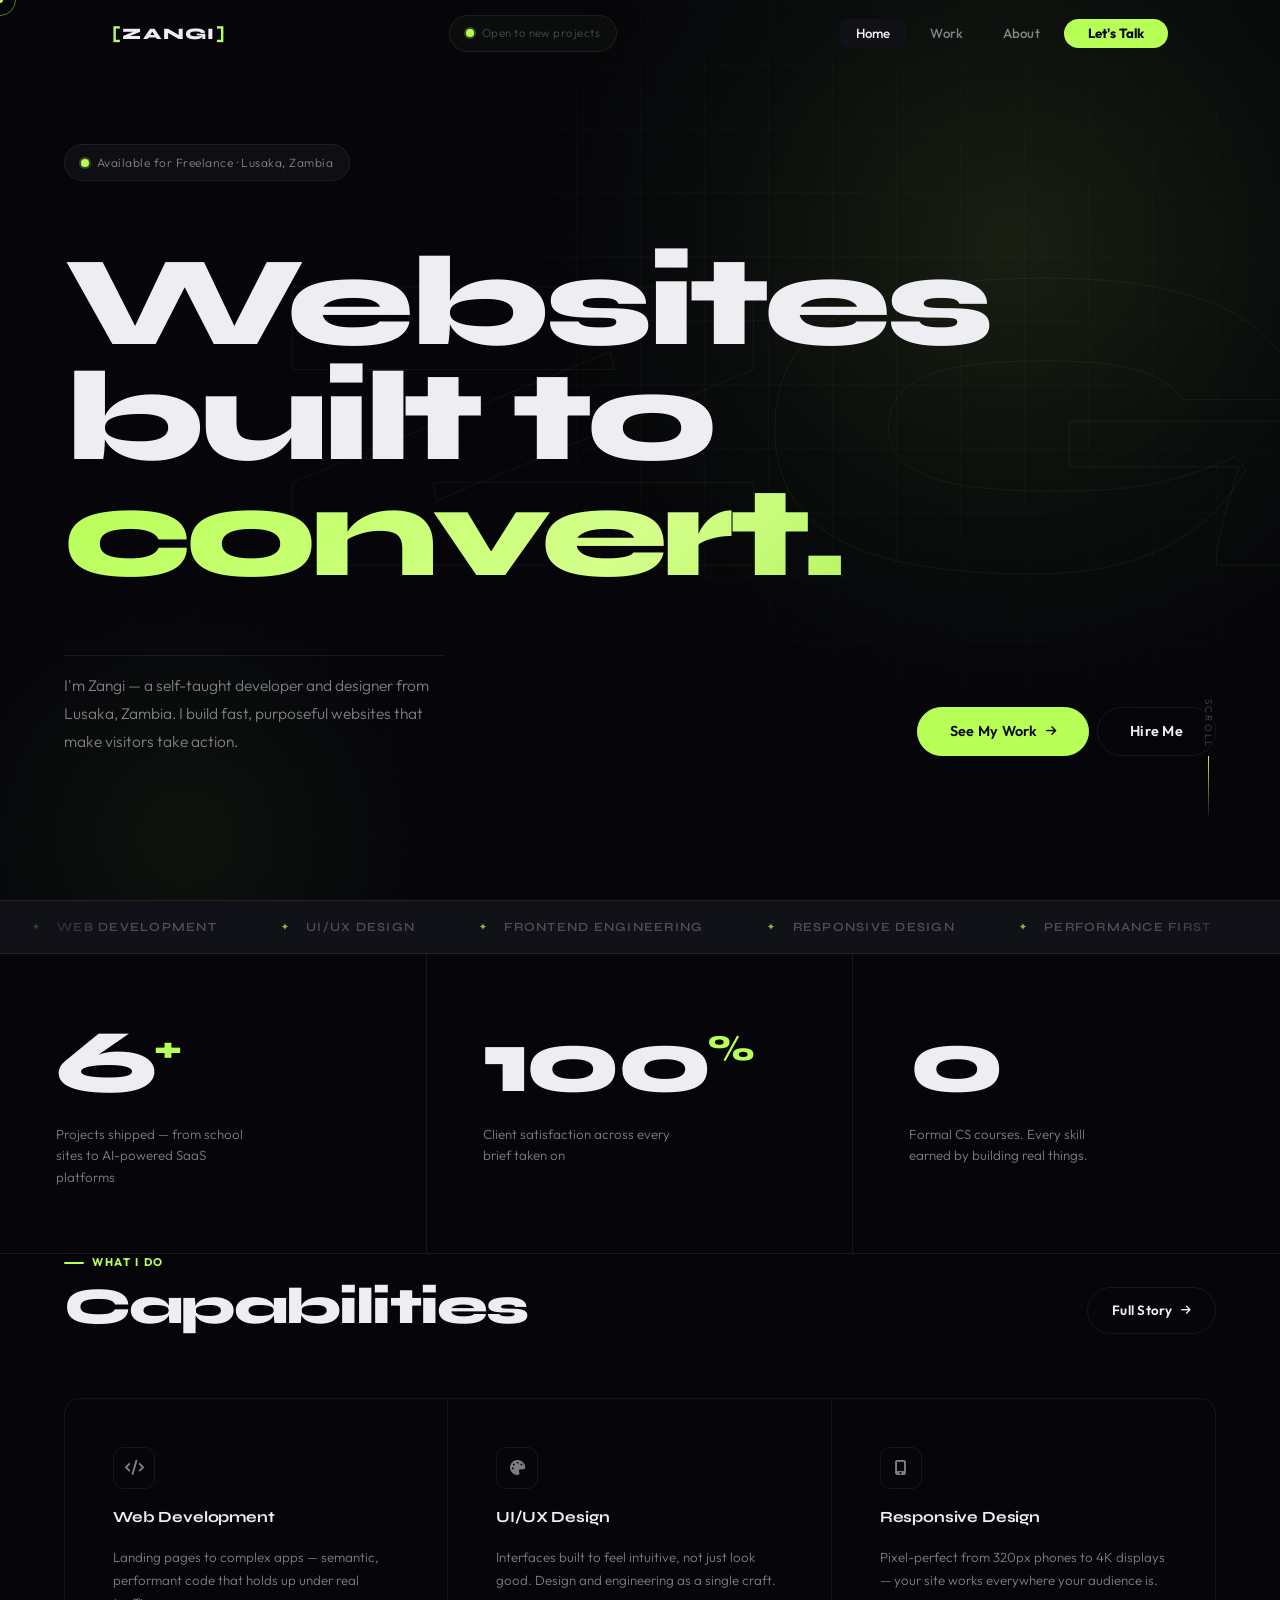
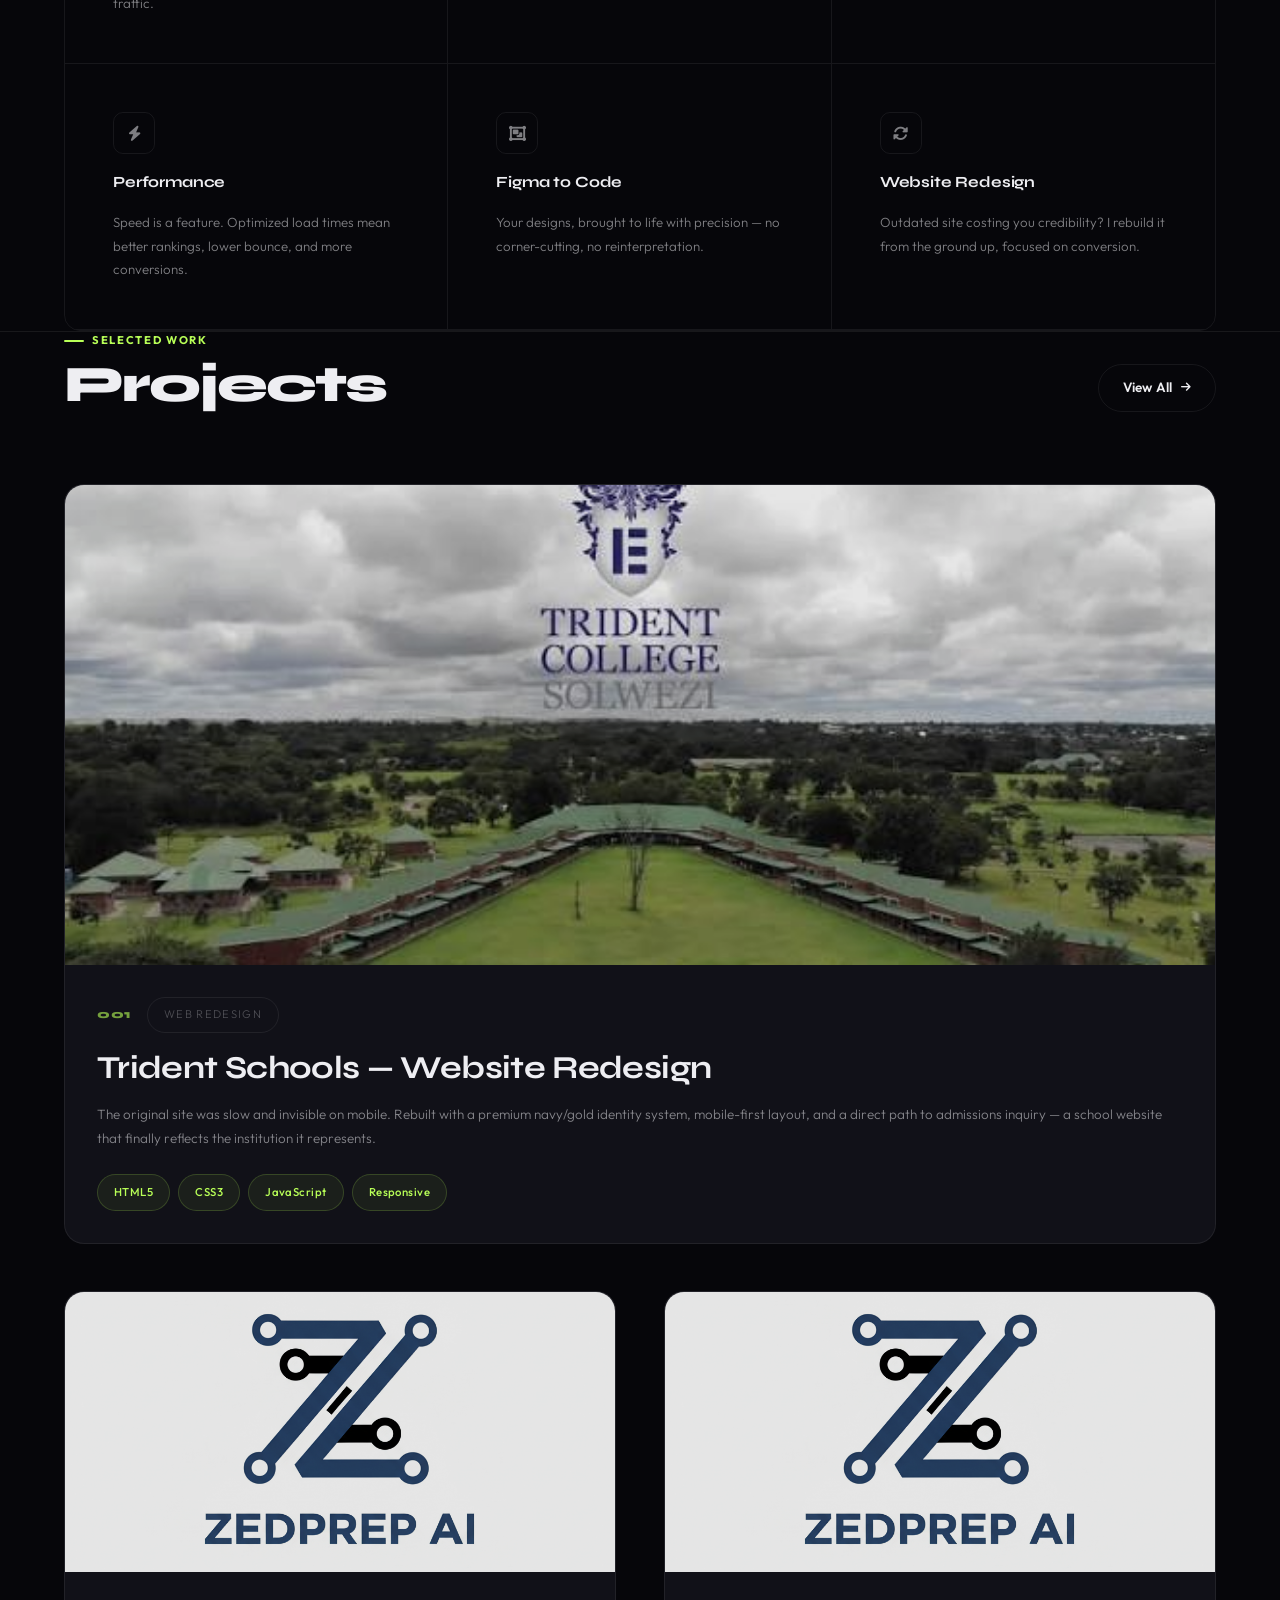
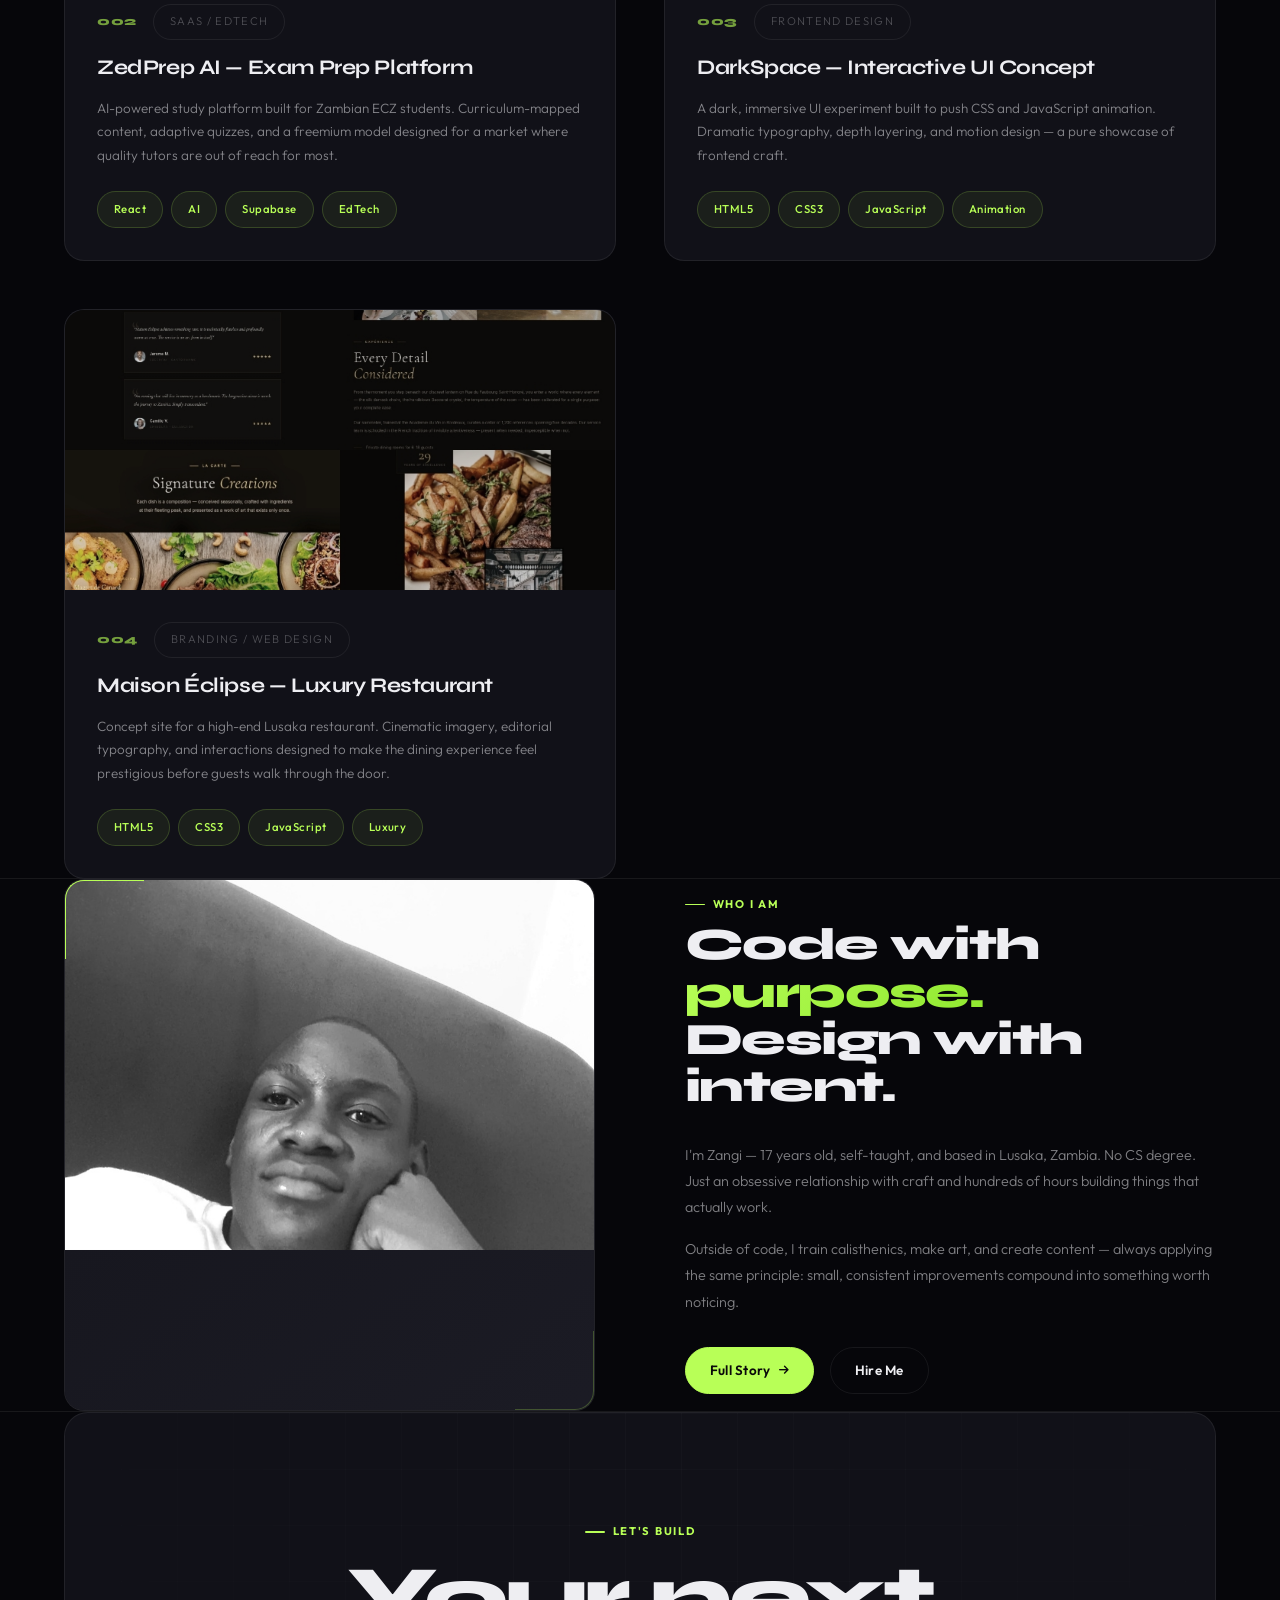
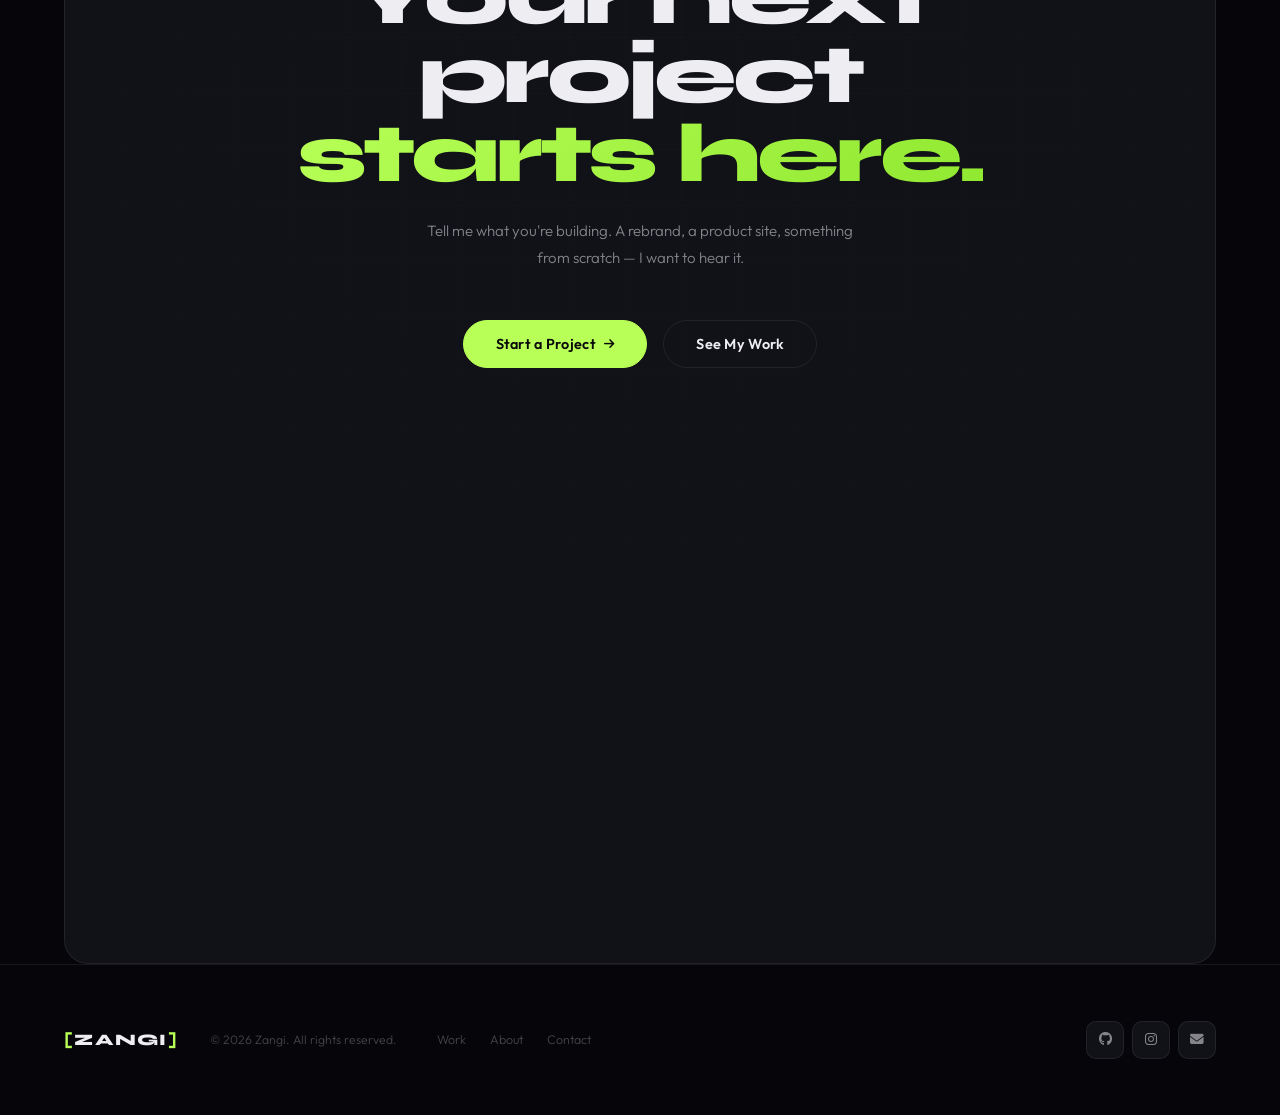
==== commit c67b6a41: "Add image to about teaser section" ====
--- a/index.html
+++ b/index.html
@@ -1,1751 +1,1707 @@
 <!DOCTYPE html>
 <html lang="en">
 <head>
-  <meta charset="UTF-8" />
-  <meta name="viewport" content="width=device-width, initial-scale=1.0" />
-  <title>Zangi — Developer & Designer</title> 
-  <meta name="description" content="Zangi is a self-taught developer and designer from Lusaka, Zambia. Websites built to convert." />
-  <meta property="og:title" content="Zangi — Developer & Designer" />
-  <meta property="og:description" content="Websites built to convert. Fast, purposeful, intentional." />
-
-  <link rel="preconnect" href="https://fonts.googleapis.com" />
-  <link rel="preconnect" href="https://fonts.gstatic.com" crossorigin />
-  <link href="https://fonts.googleapis.com/css2?family=Poiret+One&display=swap" rel="stylesheet" />
-
+  <meta charset="UTF-8">
+  <meta name="viewport" content="width=device-width, initial-scale=1.0">
+  <meta name="description" content="Zangi — Developer & Designer crafting fast, purposeful websites. Available for freelance.">
+  <title>Zangi — Developer & Designer</title>
+  <link rel="preconnect" href="https://fonts.googleapis.com">
+  <link rel="preconnect" href="https://fonts.gstatic.com" crossorigin>
+  <link href="https://fonts.googleapis.com/css2?family=Syne:wght@400;500;600;700;800&family=Outfit:wght@300;400;500;600;700&display=swap" rel="stylesheet">
+  <link rel="stylesheet" href="https://cdnjs.cloudflare.com/ajax/libs/font-awesome/6.5.1/css/all.min.css">
+  <link rel="stylesheet" href="style.css">
   <style>
-    /* ─── VARIABLES ─── */
-    :root {
-      --glass: rgba(255,255,255,0.05);
-      --glass-md: rgba(255,255,255,0.08);
-      --glass-border: rgba(255,255,255,0.1);
-      --glass-border-hover: rgba(255,255,255,0.3);
-      --white: #ffffff;
-      --dim: rgba(255,255,255,0.55);
-      --dimmer: rgba(255,255,255,0.25);
-      --ff: 'Poiret One', sans-serif;
-    }
-
-    /* ─── RESET ─── */
-    *, *::before, *::after { box-sizing: border-box; margin: 0; padding: 0; }
-    html { scroll-behavior: smooth; }
-
-    body {
-      cursor: none;
-      font-family: var(--ff);
-      font-weight: 400;
-      color: var(--white);
-      line-height: 1.6;
-      background:
-        linear-gradient(rgba(0,0,0,0.72), rgba(0,0,0,0.72)),
-        url("https://i.pinimg.com/originals/60/e1/c3/60e1c3dfcc9e37a457875a1c3344066e.gif");
-      background-size: cover;
-      background-position: center;
-      background-attachment: fixed;
-      overflow-x: hidden;
-    }
-
-    ::selection { background: white; color: black; }
-
-    @media (max-width: 768px) {
-      body { cursor: auto; }
-      .cursor-dot, .cursor-outline { display: none; }
-    }
-
-    /* ─── CUSTOM CURSOR ─── */
-    .cursor-dot {
-      width: 6px; height: 6px;
-      background: white;
-      pointer-events: none;
-      position: fixed;
-      top: 0; left: 0;
-      transform: translate(-50%, -50%);
-      border-radius: 50%;
-      z-index: 9999;
-      transition: width 0.3s, height 0.3s, background 0.3s;
-    }
-    .cursor-outline {
-      width: 40px; height: 40px;
-      border: 1px solid rgba(255,255,255,0.5);
-      pointer-events: none;
-      position: fixed;
-      top: 0; left: 0;
-      transform: translate(-50%, -50%);
-      border-radius: 50%;
-      z-index: 9998;
-      transition: width 0.3s, height 0.3s, border-color 0.3s, background 0.3s;
-    }
-    .cursor-outline.cursor-active {
-      width: 70px; height: 70px;
-      background: rgba(255,255,255,0.08);
-      border-color: white;
-    }
-
-    /* ─── NAV ─── */
-    nav {
-      display: flex;
-      justify-content: space-between;
-      align-items: center;
-      padding: 1.5rem 5%;
-      background: rgba(0,0,0,0.8);
-      backdrop-filter: blur(10px);
-      -webkit-backdrop-filter: blur(10px);
-      position: sticky;
-      top: 0;
-      z-index: 1000;
-      border-bottom: 1px solid var(--glass-border);
-    }
-
-    .logo {
-      font-size: 26px;
-      letter-spacing: 6px;
-      text-transform: uppercase;
-      font-family: var(--ff);
-    }
-
-    .nav-right {
-      display: flex;
-      align-items: center;
-      gap: 2rem;
-    }
-
-    .nav-badge {
-      display: flex;
-      align-items: center;
-      gap: 0.5rem;
-      font-size: 11px;
-      letter-spacing: 2px;
-      text-transform: uppercase;
-      color: var(--dim);
-    }
-    .badge-dot {
-      width: 6px; height: 6px;
-      background: #5fdd9d;
-      border-radius: 50%;
-      animation: blink 2s ease-in-out infinite;
-    }
-    @keyframes blink { 0%,100%{opacity:1;} 50%{opacity:0.3;} }
-
-    .nav-links {
-      display: flex;
-      align-items: center;
-      gap: 2rem;
-      list-style: none;
-    }
-    .nav-links a {
-      font-size: 13px;
-      letter-spacing: 3px;
-      text-transform: uppercase;
-      text-decoration: none;
-      color: var(--dim);
-      transition: color 0.3s, text-shadow 0.3s;
-    }
-    .nav-links a:hover {
-      color: white;
-      text-shadow: 0 0 12px white;
-    }
-    .nav-links .cta {
-      border: 1px solid rgba(255,255,255,0.3);
-      padding: 0.5rem 1.4rem;
-      color: white;
-      transition: background 0.3s, color 0.3s, border-color 0.3s !important;
-    }
-    .nav-links .cta:hover {
-      background: white !important;
-      color: black !important;
-      text-shadow: none !important;
-      border-color: white !important;
-    }
-
-    /* Hamburger */
-    .hamburger {
-      display: none;
-      flex-direction: column;
-      gap: 5px;
-      background: none;
-      border: none;
-      cursor: pointer;
-      padding: 4px;
-    }
-    .hamburger span {
-      display: block;
-      width: 22px; height: 1px;
-      background: white;
-      transition: all 0.3s;
-    }
-    .hamburger.open span:nth-child(1) { transform: translateY(6px) rotate(45deg); }
-    .hamburger.open span:nth-child(2) { opacity: 0; }
-    .hamburger.open span:nth-child(3) { transform: translateY(-6px) rotate(-45deg); }
-
-    .mobile-menu {
-      display: none;
-      position: fixed;
-      inset: 0;
-      background: rgba(0,0,0,0.95);
-      backdrop-filter: blur(20px);
-      z-index: 999;
-      flex-direction: column;
-      align-items: center;
-      justify-content: center;
-      gap: 3rem;
-      opacity: 0;
-      pointer-events: none;
-      transition: opacity 0.4s;
-    }
-    .mobile-menu.open { opacity: 1; pointer-events: all; }
-    .mobile-menu a {
-      font-family: var(--ff);
-      font-size: clamp(2rem, 8vw, 3.5rem);
-      letter-spacing: 8px;
-      text-transform: uppercase;
-      color: white;
-      text-decoration: none;
-      transition: text-shadow 0.3s;
-    }
-    .mobile-menu a:hover { text-shadow: 0 0 20px white; }
-
-    @media (max-width: 900px) {
-      .nav-links, .nav-badge { display: none; }
-      .hamburger { display: flex; }
-      .mobile-menu { display: flex; }
-    }
-
-    /* ─── REVEAL ─── */
-    .reveal {
-      opacity: 0;
-      transform: translateY(30px);
-      transition: opacity 0.8s ease-out, transform 0.8s ease-out;
-    }
-    .reveal.active { opacity: 1; transform: translateY(0); }
-    .reveal.delay-1 { transition-delay: 0.1s; }
-    .reveal.delay-2 { transition-delay: 0.2s; }
-    .reveal.delay-3 { transition-delay: 0.3s; }
-    .reveal.delay-4 { transition-delay: 0.4s; }
-
-    /* ─── SHARED ─── */
-    .section-tag {
-      font-size: 11px;
-      letter-spacing: 5px;
-      text-transform: uppercase;
-      color: var(--dim);
-      display: flex;
-      align-items: center;
-      gap: 1rem;
-      margin-bottom: 1.5rem;
-    }
-    .section-tag::before {
-      content: '';
-      display: block;
-      width: 30px;
-      height: 1px;
-      background: var(--dim);
-    }
-
-    .section-title {
-      font-size: clamp(2rem, 5vw, 4rem);
-      letter-spacing: 8px;
-      text-transform: uppercase;
-      line-height: 1.15;
-    }
-
-    .btn {
-      display: inline-block;
-      padding: 12px 32px;
-      border: 1px solid white;
-      background: transparent;
-      color: white;
-      text-transform: uppercase;
-      letter-spacing: 4px;
-      font-family: var(--ff);
-      font-size: 13px;
-      text-decoration: none;
-      transition: all 0.4s ease;
-      cursor: pointer;
-    }
-    .btn:hover {
-      background: white;
-      color: black;
-      box-shadow: 0 0 24px rgba(255,255,255,0.3);
-    }
-
-    /* ─── HERO ─── */
-    .hero {
-      min-height: 100vh;
-      display: flex;
-      flex-direction: column;
-      justify-content: center;
-      align-items: center;
-      text-align: center;
-      padding: 8rem 10% 6rem;
-      position: relative;
-      overflow: hidden;
-    }
-
-    .hero-eyebrow {
-      font-size: 11px;
-      letter-spacing: 6px;
-      text-transform: uppercase;
-      color: var(--dim);
-      margin-bottom: 2.5rem;
-      opacity: 0;
-      animation: fadeUp 0.8s ease-out 0.2s forwards;
-    }
-
-    .hero-headline {
-      font-size: clamp(3rem, 9vw, 7.5rem);
-      letter-spacing: 6px;
-      text-transform: uppercase;
-      line-height: 1.05;
-      margin-bottom: 2rem;
-      opacity: 0;
-      animation: fadeUp 0.9s ease-out 0.4s forwards;
-    }
-
-    .hero-sub {
-      font-size: clamp(16px, 2.5vw, 22px);
-      letter-spacing: 2px;
-      max-width: 680px;
-      color: var(--dim);
-      margin-bottom: 3rem;
-      line-height: 1.7;
-      opacity: 0;
-      animation: fadeUp 0.8s ease-out 0.6s forwards;
-    }
-
-    .hero-actions {
-      display: flex;
-      gap: 1.5rem;
-      flex-wrap: wrap;
-      justify-content: center;
-      opacity: 0;
-      animation: fadeUp 0.8s ease-out 0.8s forwards;
-    }
-
-    .hero-scroll {
-      position: absolute;
-      bottom: 2.5rem;
-      left: 50%;
-      transform: translateX(-50%);
-      display: flex;
-      flex-direction: column;
-      align-items: center;
-      gap: 0.5rem;
-      font-size: 10px;
-      letter-spacing: 4px;
-      text-transform: uppercase;
-      color: var(--dimmer);
-      opacity: 0;
-      animation: fadeUp 0.8s ease-out 1.1s forwards;
-    }
-    .hero-scroll-line {
-      width: 1px; height: 36px;
-      background: linear-gradient(to bottom, var(--dimmer), transparent);
-      animation: scrollPulse 1.8s ease-in-out infinite;
-    }
-    @keyframes scrollPulse { 0%,100%{opacity:1;transform:scaleY(1);} 50%{opacity:0.3;transform:scaleY(0.6);} }
-
-    .hero-stats {
-      display: flex;
-      gap: 5rem;
-      justify-content: center;
-      flex-wrap: wrap;
-      margin-top: 6rem;
-      padding-top: 4rem;
-      border-top: 1px solid var(--glass-border);
-      width: 100%;
-      max-width: 700px;
-      opacity: 0;
-      animation: fadeUp 0.8s ease-out 1s forwards;
-    }
-    .hero-stat-num {
-      font-size: 2.8rem;
-      letter-spacing: 4px;
-      line-height: 1;
-    }
-    .hero-stat-label {
-      font-size: 10px;
-      letter-spacing: 3px;
-      text-transform: uppercase;
-      color: var(--dim);
-      margin-top: 0.4rem;
-    }
-
-    @keyframes fadeUp {
-      from { opacity: 0; transform: translateY(24px); }
-      to { opacity: 1; transform: translateY(0); }
-    }
-
-    /* Ticker stripe */
-    .ticker {
-      background: rgba(255,255,255,0.03);
-      border-top: 1px solid var(--glass-border);
-      border-bottom: 1px solid var(--glass-border);
-      padding: 0.9rem 0;
-      overflow: hidden;
-    }
-    .ticker-inner {
-      display: flex;
-      gap: 3rem;
-      animation: ticker 22s linear infinite;
-      width: max-content;
-    }
-    .ticker-inner span {
-      font-size: 11px;
-      letter-spacing: 5px;
-      text-transform: uppercase;
-      color: var(--dim);
-      white-space: nowrap;
-    }
-    .ticker-inner span.dot { color: white; }
-    @keyframes ticker { from{transform:translateX(0);} to{transform:translateX(-50%);} }
-
-    /* ─── ABOUT ─── */
-    .about {
-      padding: 9rem 10%;
-      background: rgba(0,0,0,0.25);
-      border-top: 1px solid var(--glass-border);
-    }
-    .about-inner {
-      display: grid;
-      grid-template-columns: 1fr 1fr;
-      gap: 7rem;
-      align-items: center;
-    }
-    .about-img-wrap {
-      position: relative;
-    }
-    .about-img-box {
-      aspect-ratio: 4/5;
-      background: var(--glass);
-      border: 1px solid var(--glass-border);
-      backdrop-filter: blur(5px);
-      display: flex;
-      align-items: center;
-      justify-content: center;
-      overflow: hidden;
-      position: relative;
-    }
-    .about-img-box::after {
-      content: '';
-      position: absolute;
-      inset: 0;
-      background: linear-gradient(135deg, rgba(255,255,255,0.04) 0%, transparent 70%);
-    }
-    .about-monogram {
-      font-size: 10rem;
-      letter-spacing: 0;
-      color: rgba(255,255,255,0.06);
-      line-height: 1;
-    }
-    .about-img-frame {
-      position: absolute;
-      bottom: -1.2rem;
-      right: -1.2rem;
-      width: 100px; height: 100px;
-      border-right: 1px solid rgba(255,255,255,0.2);
-      border-bottom: 1px solid rgba(255,255,255,0.2);
-      pointer-events: none;
-    }
-    .about-img-tag {
-      position: absolute;
-      top: 2.5rem;
-      left: -1px;
-      background: rgba(0,0,0,0.85);
-      border: 1px solid var(--glass-border);
-      padding: 0.5rem 1rem;
-      font-size: 10px;
-      letter-spacing: 3px;
-      text-transform: uppercase;
-      color: var(--dim);
-    }
-
-    .about-text {
-      font-size: clamp(16px, 2vw, 20px);
-      letter-spacing: 1.5px;
-      color: var(--dim);
-      line-height: 1.8;
-      margin: 1.5rem 0;
-    }
-    .about-text strong { color: white; font-weight: 400; }
-    .about-pills {
-      display: flex;
-      flex-wrap: wrap;
-      gap: 0.6rem;
-      margin: 2rem 0 3rem;
-    }
-    .about-pill {
-      font-size: 10px;
-      letter-spacing: 3px;
-      text-transform: uppercase;
-      border: 1px solid var(--glass-border);
-      padding: 0.4rem 1rem;
-      color: var(--dim);
-      background: var(--glass);
-      backdrop-filter: blur(5px);
-      transition: border-color 0.3s, color 0.3s;
-    }
-    .about-pill:hover { border-color: rgba(255,255,255,0.4); color: white; }
-    @media (max-width: 900px) { .about-inner { grid-template-columns: 1fr; gap: 4rem; } }
-
-    /* ─── SERVICES ─── */
-    .services {
-      padding: 9rem 10%;
-      border-top: 1px solid var(--glass-border);
-    }
-    .services-header {
-      display: flex;
-      align-items: flex-end;
-      justify-content: space-between;
-      margin-bottom: 5rem;
-      flex-wrap: wrap;
-      gap: 2rem;
-    }
-    .services-grid {
-      display: grid;
-      grid-template-columns: repeat(3, 1fr);
-      gap: 1px;
-      background: var(--glass-border);
-      border: 1px solid var(--glass-border);
-    }
-    .service-card {
-      background: var(--glass);
-      backdrop-filter: blur(5px);
-      padding: 3rem 2.5rem;
-      position: relative;
-      overflow: hidden;
-      transition: background 0.4s, border-color 0.4s;
-      cursor: default;
-    }
-    .service-card:hover {
-      background: rgba(255,255,255,0.1);
-    }
-    .service-num {
-      font-size: 10px;
-      letter-spacing: 4px;
-      color: var(--dimmer);
-      margin-bottom: 2rem;
-      text-transform: uppercase;
-    }
-    .service-name {
-      font-size: 1.1rem;
-      letter-spacing: 4px;
-      text-transform: uppercase;
-      color: white;
-      margin-bottom: 1rem;
-      transition: text-shadow 0.3s;
-    }
-    .service-card:hover .service-name { text-shadow: 0 0 12px white; }
-    .service-desc {
-      font-size: 13px;
-      letter-spacing: 1px;
-      color: var(--dim);
-      line-height: 1.8;
-    }
-    .service-arrow {
-      position: absolute;
-      bottom: 2.5rem;
-      right: 2.5rem;
-      font-size: 1.2rem;
-      color: var(--dimmer);
-      transition: color 0.3s, transform 0.3s;
-    }
-    .service-card:hover .service-arrow { color: white; transform: rotate(-45deg); }
-    @media (max-width: 900px) { .services-grid { grid-template-columns: 1fr; } }
-    @media (min-width: 540px) and (max-width: 900px) { .services-grid { grid-template-columns: 1fr 1fr; } }
-
-    /* ─── WORK ─── */
-    .work {
-      padding: 9rem 10%;
-      background: rgba(0,0,0,0.3);
-      border-top: 1px solid var(--glass-border);
-    }
-    .work-header {
-      display: flex;
-      align-items: flex-end;
-      justify-content: space-between;
-      margin-bottom: 5rem;
-      flex-wrap: wrap;
-      gap: 2rem;
-    }
-    .grid {
-      display: grid;
-      grid-template-columns: repeat(auto-fit, minmax(300px, 1fr));
-      gap: 2px;
-      background: var(--glass-border);
-    }
-    .card {
-      background: var(--glass);
-      backdrop-filter: blur(5px);
-      border: none;
-      padding: 0;
-      border-radius: 0;
-      transition: transform 0.4s ease, background 0.4s ease;
-      overflow: hidden;
-      cursor: pointer;
-      position: relative;
-      text-decoration: none;
-      display: block;
-      color: white;
-    }
-    .card:hover {
-      transform: translateY(-8px);
-      background: rgba(255,255,255,0.1);
-    }
-    .card img {
-      width: 100%;
-      height: 260px;
-      object-fit: cover;
-      filter: grayscale(100%);
-      transition: filter 0.5s ease;
-      display: block;
-    }
-    .card:hover img { filter: grayscale(0%); }
-    .card-body { padding: 1.8rem 2rem 2rem; }
-    .card-num {
-      font-size: 10px;
-      letter-spacing: 3px;
-      text-transform: uppercase;
-      color: var(--dimmer);
-      margin-bottom: 0.5rem;
-    }
-    .card h3 {
-      font-size: 1rem;
-      letter-spacing: 4px;
-      text-transform: uppercase;
-      margin-bottom: 0.7rem;
-      transition: text-shadow 0.3s;
-    }
-    .card:hover h3 { text-shadow: 0 0 10px white; }
-    .card p {
-      font-size: 13px;
-      letter-spacing: 1px;
-      color: var(--dim);
-      line-height: 1.7;
-    }
-    .card-tags {
-      display: flex;
-      flex-wrap: wrap;
-      gap: 0.4rem;
-      margin-top: 1.2rem;
-    }
-    .card-tag {
-      font-size: 9px;
-      letter-spacing: 2px;
-      text-transform: uppercase;
-      border: 1px solid var(--glass-border);
-      padding: 0.25rem 0.7rem;
-      color: var(--dimmer);
-    }
-    .card-link {
-      position: absolute;
-      top: 1.2rem; right: 1.2rem;
-      width: 32px; height: 32px;
-      background: rgba(0,0,0,0.7);
-      border: 1px solid var(--glass-border);
-      display: flex;
-      align-items: center;
-      justify-content: center;
-      font-size: 0.9rem;
-      opacity: 0;
-      transform: scale(0.8);
-      transition: opacity 0.3s, transform 0.3s;
-    }
-    .card:hover .card-link { opacity: 1; transform: scale(1); }
-
-    /* ─── SOCIAL PROOF ─── */
-    .proof {
-      padding: 9rem 10%;
-      border-top: 1px solid var(--glass-border);
-    }
-    .proof-header { margin-bottom: 5rem; }
-
-    /* Achievements */
-    .achievements {
-      display: grid;
-      grid-template-columns: repeat(4, 1fr);
-      gap: 1px;
-      background: var(--glass-border);
-      border: 1px solid var(--glass-border);
-      margin-bottom: 5rem;
-    }
-    .achievement {
-      background: var(--glass);
-      backdrop-filter: blur(5px);
-      padding: 2.5rem 2rem;
-      text-align: center;
-      transition: background 0.3s;
-    }
-    .achievement:hover { background: rgba(255,255,255,0.08); }
-    .achievement-num {
-      font-size: 3rem;
-      letter-spacing: 4px;
-      line-height: 1;
-    }
-    .achievement-label {
-      font-size: 10px;
-      letter-spacing: 3px;
-      text-transform: uppercase;
-      color: var(--dim);
-      margin-top: 0.6rem;
-    }
-    @media (max-width: 768px) { .achievements { grid-template-columns: repeat(2,1fr); } }
-
-    /* Testimonials scroll track */
-    .testimonials-wrap {
-      overflow: hidden;
-      margin: 0 -10%;
-      position: relative;
-    }
-    .testimonials-wrap::before,
-    .testimonials-wrap::after {
-      content: '';
-      position: absolute;
-      top: 0; bottom: 0;
-      width: 200px;
-      z-index: 1;
-      pointer-events: none;
-    }
-    .testimonials-wrap::before { left: 0; background: linear-gradient(to right, rgba(0,0,0,0.6), transparent); }
-    .testimonials-wrap::after  { right: 0; background: linear-gradient(to left, rgba(0,0,0,0.6), transparent); }
-    .testimonials-track {
-      display: flex;
-      gap: 1.5rem;
-      animation: slide 28s linear infinite;
-      width: max-content;
-      padding: 0 10%;
-    }
-    .testimonials-track:hover { animation-play-state: paused; }
-    @keyframes slide { from{transform:translateX(0);} to{transform:translateX(-50%);} }
-    .testimonial-card {
-      flex: 0 0 380px;
-      background: var(--glass);
-      backdrop-filter: blur(5px);
-      border: 1px solid var(--glass-border);
-      padding: 2.5rem;
-      transition: border-color 0.3s;
-    }
-    .testimonial-card:hover { border-color: rgba(255,255,255,0.3); }
-    .testimonial-stars {
-      display: flex;
-      gap: 4px;
-      margin-bottom: 1.5rem;
-    }
-    .testimonial-stars span { color: white; font-size: 0.85rem; letter-spacing: 2px; }
-    .testimonial-text {
-      font-size: 14px;
-      letter-spacing: 1px;
-      color: var(--dim);
-      line-height: 1.8;
-      margin-bottom: 2rem;
-    }
-    .testimonial-author-name {
-      font-size: 12px;
-      letter-spacing: 3px;
-      text-transform: uppercase;
-      color: white;
-    }
-    .testimonial-author-role {
-      font-size: 10px;
-      letter-spacing: 2px;
-      text-transform: uppercase;
-      color: var(--dimmer);
-      margin-top: 4px;
-    }
-
-    /* ─── FAQ ─── */
-    .faq {
-      padding: 9rem 10%;
-      background: rgba(0,0,0,0.25);
-      border-top: 1px solid var(--glass-border);
-    }
-    .faq-inner {
-      display: grid;
-      grid-template-columns: 1fr 2fr;
-      gap: 7rem;
-      align-items: start;
-    }
-    .faq-sticky { position: sticky; top: 6rem; }
-    .faq-item {
-      border-bottom: 1px solid var(--glass-border);
-      overflow: hidden;
-    }
-    .faq-question {
-      width: 100%;
-      background: none;
-      border: none;
-      padding: 2rem 0;
-      display: flex;
-      align-items: center;
-      justify-content: space-between;
-      cursor: pointer;
-      text-align: left;
-      gap: 1rem;
-      font-family: var(--ff);
-      color: white;
-    }
-    .faq-q-text {
-      font-size: 15px;
-      letter-spacing: 2px;
-      text-transform: uppercase;
-      transition: text-shadow 0.3s;
-    }
-    .faq-item.open .faq-q-text { text-shadow: 0 0 10px white; }
-    .faq-icon {
-      font-size: 1.2rem;
-      color: var(--dimmer);
-      transition: transform 0.3s, color 0.3s;
-      flex-shrink: 0;
-    }
-    .faq-item.open .faq-icon { transform: rotate(45deg); color: white; }
-    .faq-answer {
-      max-height: 0;
-      overflow: hidden;
-      transition: max-height 0.4s ease;
-    }
-    .faq-item.open .faq-answer { max-height: 300px; }
-    .faq-answer-inner {
-      padding-bottom: 2rem;
-      font-size: 13px;
-      letter-spacing: 1px;
-      color: var(--dim);
-      line-height: 1.85;
-    }
-    @media (max-width: 900px) {
-      .faq-inner { grid-template-columns: 1fr; gap: 3rem; }
-      .faq-sticky { position: static; }
-    }
-
-    /* ─── CONTACT ─── */
-    .contact {
-      padding: 9rem 10%;
-      border-top: 1px solid var(--glass-border);
-      position: relative;
-      overflow: hidden;
-    }
-    .contact-bg-text {
-      position: absolute;
-      bottom: -4rem;
-      left: -1rem;
-      font-size: clamp(6rem, 18vw, 16rem);
-      letter-spacing: 6px;
-      text-transform: uppercase;
-      color: white;
-      opacity: 0.02;
-      pointer-events: none;
-      white-space: nowrap;
-      line-height: 1;
-    }
-    .contact-inner {
-      display: grid;
-      grid-template-columns: 1fr 1fr;
-      gap: 7rem;
-      align-items: start;
-      position: relative;
-      z-index: 1;
-    }
-    .contact-cta-text {
-      font-size: clamp(15px, 2vw, 20px);
-      letter-spacing: 2px;
-      color: var(--dim);
-      line-height: 1.8;
-      margin: 1.5rem 0 2.5rem;
-    }
-    .contact-cta-text strong { color: white; font-weight: 400; }
-    .contact-info-list { list-style: none; margin-top: 1.5rem; }
-    .contact-info-item {
-      display: flex;
-      align-items: center;
-      gap: 1.2rem;
-      padding: 1.2rem 0;
-      border-bottom: 1px solid var(--glass-border);
-      font-size: 12px;
-      letter-spacing: 2px;
-      text-transform: uppercase;
-      color: var(--dim);
-      transition: color 0.3s;
-    }
-    .contact-info-item:hover { color: white; }
-    .ci-icon { font-size: 1rem; color: rgba(255,255,255,0.4); }
-
-    .contact-form {
-      background: var(--glass);
-      backdrop-filter: blur(5px);
-      border: 1px solid var(--glass-border);
-      padding: 3rem;
-    }
-    .form-row {
-      display: grid;
-      grid-template-columns: 1fr 1fr;
-      gap: 1rem;
-    }
-    .form-group { margin-bottom: 1.2rem; }
-    .form-label {
-      display: block;
-      font-size: 10px;
-      letter-spacing: 3px;
-      text-transform: uppercase;
-      color: var(--dim);
-      margin-bottom: 0.5rem;
-    }
-    .form-input, .form-textarea, .form-select {
-      width: 100%;
-      background: rgba(255,255,255,0.03);
-      border: 1px solid var(--glass-border);
-      color: white;
-      font-family: var(--ff);
-      font-size: 14px;
-      letter-spacing: 1px;
-      padding: 0.9rem 1rem;
-      outline: none;
-      transition: border-color 0.3s;
-      border-radius: 0;
-      appearance: none;
-      -webkit-appearance: none;
-    }
-    .form-input:focus, .form-textarea:focus, .form-select:focus {
-      border-color: rgba(255,255,255,0.5);
-    }
-    .form-input::placeholder, .form-textarea::placeholder { color: var(--dimmer); }
-    .form-textarea { min-height: 120px; resize: vertical; }
-    .form-select option { background: #111; color: white; }
-    .form-submit {
-      width: 100%;
-      margin-top: 0.8rem;
-      font-size: 13px;
-    }
-
-    @media (max-width: 900px) {
-      .contact-inner { grid-template-columns: 1fr; gap: 4rem; }
-      .form-row { grid-template-columns: 1fr; }
-    }
-
-    /* ─── FOOTER ─── */
-    footer {
-      border-top: 1px solid var(--glass-border);
-      background: rgba(0,0,0,0.4);
-      backdrop-filter: blur(10px);
-      padding: 4rem 10% 2.5rem;
-    }
-    .footer-inner {
-      display: grid;
-      grid-template-columns: 2fr 1fr 1fr 1fr;
-      gap: 3rem;
-      padding-bottom: 4rem;
-      border-bottom: 1px solid var(--glass-border);
-    }
-    .footer-brand-logo {
-      font-size: 22px;
-      letter-spacing: 6px;
-      text-transform: uppercase;
-      margin-bottom: 1rem;
-    }
-    .footer-brand-text {
-      font-size: 13px;
-      letter-spacing: 1.5px;
-      color: var(--dim);
-      line-height: 1.8;
-      max-width: 260px;
-      margin-bottom: 1.5rem;
-    }
-    .footer-social {
-      display: flex;
-      gap: 0.7rem;
-    }
-    .footer-social-link {
-      width: 36px; height: 36px;
-      border: 1px solid var(--glass-border);
-      display: flex;
-      align-items: center;
-      justify-content: center;
-      font-size: 10px;
-      letter-spacing: 1px;
-      color: var(--dim);
-      text-decoration: none;
-      text-transform: uppercase;
-      transition: border-color 0.3s, color 0.3s, text-shadow 0.3s;
-    }
-    .footer-social-link:hover { border-color: rgba(255,255,255,0.4); color: white; text-shadow: 0 0 8px white; }
-    .footer-col-title {
-      font-size: 10px;
-      letter-spacing: 4px;
-      text-transform: uppercase;
-      color: var(--dimmer);
-      margin-bottom: 1.5rem;
-    }
-    .footer-links {
-      list-style: none;
-      display: flex;
-      flex-direction: column;
-      gap: 0.9rem;
-    }
-    .footer-links a {
-      font-size: 13px;
-      letter-spacing: 2px;
-      text-transform: uppercase;
-      color: var(--dim);
-      text-decoration: none;
-      transition: color 0.3s, text-shadow 0.3s;
-    }
-    .footer-links a:hover { color: white; text-shadow: 0 0 8px white; }
-    .footer-bottom {
-      display: flex;
-      align-items: center;
-      justify-content: space-between;
-      padding-top: 2rem;
-      flex-wrap: wrap;
-      gap: 1rem;
-    }
-    .footer-copy {
-      font-size: 10px;
-      letter-spacing: 3px;
-      text-transform: uppercase;
-      color: var(--dimmer);
-    }
-    .footer-tagline {
-      font-size: 13px;
-      letter-spacing: 2px;
-      color: var(--dimmer);
-    }
-    @media (max-width: 900px) { .footer-inner { grid-template-columns: 1fr 1fr; } }
-    @media (max-width: 540px) { .footer-inner { grid-template-columns: 1fr; } }
-  
-  
-  /* ─── THEME TOGGLE ─── */
-.theme-toggle {
-  background: var(--glass);
-  border: 1px solid var(--glass-border);
+
+/* ── 8px spacing scale (margins, padding, gaps) ── */
+:root {
+  --s-0: 0;
+  --s-1: 8px;
+  --s-2: 16px;
+  --s-3: 24px;
+  --s-4: 32px;
+  --s-5: 40px;
+  --s-6: 48px;
+  --s-7: 56px;
+  --s-8: 64px;
+  --s-9: 72px;
+  --s-10: 80px;
+  --s-12: 96px;
+  --s-14: 112px;
+  --s-16: 128px;
+  --gutter-x: clamp(var(--s-3), 5vw, var(--s-8));
+  --section-y-major: clamp(var(--s-10), 12vw, var(--s-16));
+  --section-y-inner: clamp(var(--s-6), 8vw, var(--s-10));
+}
+
+/* Main page flow: one column grid; sections control vertical rhythm */
+.page-main {
+  display: grid;
+  grid-template-columns: minmax(0, 1fr);
+  align-content: start;
+}
+
+.section-block {
+  border-bottom: 1px solid var(--border);
+}
+
+
+/* ═══════════════════════════════════════════════════════════
+   HERO — Cinematic Split Layout
+   ═══════════════════════════════════════════════════════════ */
+
+.hero {
+  min-height: 100svh;
+  display: grid;
+  grid-template-rows: 1fr auto;
+  align-content: end;
+  padding: 0 var(--gutter-x) clamp(var(--s-6), 8vw, var(--s-10));
+  position: relative;
+  overflow: hidden;
+}
+
+/* ── Atmospheric background ── */
+.hero-bg { position: absolute; inset: 0; pointer-events: none; z-index: 0; }
+
+.hero-bg-glow {
+  position: absolute;
+  top: -10%; right: -5%;
+  width: clamp(500px, 65vw, 900px);
+  height: clamp(500px, 65vw, 900px);
+  background: radial-gradient(
+    circle at 60% 40%,
+    rgba(184, 255, 87, 0.10) 0%,
+    rgba(184, 255, 87, 0.03) 40%,
+    transparent 70%
+  );
+  animation: glowPulse 6s ease-in-out infinite alternate;
+}
+
+.hero-bg-glow-2 {
+  position: absolute;
+  bottom: -25%; left: -8%;
+  width: clamp(350px, 45vw, 650px);
+  height: clamp(350px, 45vw, 650px);
+  background: radial-gradient(
+    circle,
+    rgba(184, 255, 87, 0.05) 0%,
+    transparent 65%
+  );
+}
+
+.hero-grid-lines {
+  position: absolute; inset: 0;
+  background-image:
+    linear-gradient(var(--border) 1px, transparent 1px),
+    linear-gradient(90deg, var(--border) 1px, transparent 1px);
+  background-size: 64px 64px;
+  mask-image: radial-gradient(ellipse 80% 80% at 60% 35%, black 0%, transparent 100%);
+  opacity: 0.35;
+}
+
+/* Giant watermark number — cinematic depth */
+.hero-bg-number {
+  position: absolute;
+  top: 50%; right: -2%;
+  transform: translateY(-56%);
+  font-family: var(--font-head);
+  font-size: clamp(260px, 34vw, 480px);
+  font-weight: 800;
+  line-height: 1;
+  color: transparent;
+  -webkit-text-stroke: 1px rgba(184, 255, 87, 0.06);
+  letter-spacing: -0.06em;
+  user-select: none;
+  pointer-events: none;
+  z-index: 0;
+}
+
+/* ── Content layout ── */
+.hero-content {
+  position: relative; z-index: 1;
+  max-width: 1400px; width: 100%; margin: 0 auto;
+  padding-top: clamp(var(--s-12), 14vw, 144px);
+  display: flex;
+  flex-direction: column;
+  gap: var(--s-0);
+}
+
+/* Eyebrow pill */
+.hero-eyebrow {
+  display: inline-flex; align-items: center; gap: var(--s-1);
+  background: rgba(255,255,255,0.04);
+  backdrop-filter: blur(12px);
+  border: 1px solid var(--border);
+  border-radius: 100px;
+  padding: var(--s-1) var(--s-2) var(--s-1) var(--s-2);
+  font-size: 0.75rem;
+  letter-spacing: 0.04em;
+  color: var(--text-2);
+  margin-bottom: clamp(var(--s-5), 5vw, var(--s-8));
+  width: fit-content;
+  animation: fadeUp .8s var(--ease) both;
+}
+
+/* ── Headline ── */
+.hero-title {
+  font-family: var(--font-head);
+  font-weight: 800;
+  font-size: clamp(3.4rem, 10vw, 11rem);
+  line-height: 0.9;
+  letter-spacing: -0.04em;
+  margin-bottom: clamp(var(--s-5), 5.5vw, var(--s-8));
+}
+
+.hero-title .line { display: block; overflow: hidden; }
+
+.hero-title .line-in {
+  display: block;
+  animation: slideUp .85s var(--ease) both;
+}
+.hero-title .line:nth-child(2) .line-in { animation-delay: .09s; }
+.hero-title .line:nth-child(3) .line-in {
+  animation-delay: .18s;
+  color: var(--accent);
+  background: linear-gradient(135deg, #b8ff57 0%, #d4ff8a 50%, #90e830 100%);
+  -webkit-background-clip: text;
+  -webkit-text-fill-color: transparent;
+  background-clip: text;
+}
+
+/* ── Bottom row ── */
+.hero-bottom {
+  display: grid;
+  grid-template-columns: 1fr auto;
+  align-items: end;
+  gap: clamp(var(--s-3), 4vw, var(--s-8));
+  animation: fadeUp .9s var(--ease) .3s both;
+}
+
+@media (max-width: 640px) {
+  .hero-bottom { grid-template-columns: 1fr; gap: var(--s-4); }
+}
+
+.hero-desc {
+  max-width: 380px;
+  font-size: clamp(0.88rem, 1.7vw, 0.97rem);
+  color: var(--text-2);
+  line-height: 1.8;
+  padding-top: var(--s-2);
+  border-top: 1px solid var(--border);
+}
+
+.hero-actions { display: flex; align-items: center; gap: var(--s-1); flex-wrap: wrap; }
+
+/* ── Scroll indicator ── */
+.hero-scroll {
+  position: absolute;
+  right: var(--gutter-x);
+  bottom: clamp(var(--s-6), 8vw, var(--s-10));
+  display: flex;
+  flex-direction: column;
+  align-items: center;
+  gap: var(--s-1);
+  animation: fadeIn 1s .7s both;
+  z-index: 1;
+}
+
+.hero-scroll-label {
+  font-size: 0.62rem;
+  letter-spacing: 0.22em;
+  text-transform: uppercase;
+  color: var(--text-3);
+  writing-mode: vertical-rl;
+}
+
+.hero-scroll-bar {
+  width: 1px; height: 64px;
+  background: linear-gradient(to bottom, var(--accent), transparent);
+  animation: scrollBar 1.6s var(--ease) 1s both;
+  transform-origin: top;
+}
+
+/* ── Hero keyframes ── */
+@keyframes glowPulse {
+  from { opacity: 0.8; transform: scale(1); }
+  to   { opacity: 1;   transform: scale(1.06); }
+}
+@keyframes scrollBar  { from { transform: scaleY(0); } to { transform: scaleY(1); } }
+@keyframes fadeUp  { from { opacity:0; transform:translateY(24px); } to { opacity:1; transform:translateY(0); } }
+@keyframes slideUp { from { transform:translateY(108%); } to { transform:translateY(0); } }
+@keyframes fadeIn  { from { opacity:0; } to { opacity:1; } }
+
+
+/* ═══════════════════════════════════════════════════════════
+   PROJECT CARDS — Editorial Grid
+   ═══════════════════════════════════════════════════════════ */
+
+.projects-head {
+  display: flex;
+  align-items: flex-end;
+  justify-content: space-between;
+  gap: var(--s-3);
+  flex-wrap: wrap;
+  margin-bottom: clamp(var(--s-6), 6vw, var(--s-9));
+}
+
+/* Grid: 2-col on wide, 1-col on mobile */
+.projects-grid,
+.proj-list {
+  display: grid;
+  grid-template-columns: repeat(2, 1fr);
+  gap: var(--s-6);
+}
+
+@media (max-width: 760px) {
+  .projects-grid,
+  .proj-list { grid-template-columns: 1fr; }
+}
+
+/* ── Card shell ── */
+.project-card {
+  background: var(--surface);
+  border: 1px solid var(--border);
+  border-radius: 20px;
+  overflow: hidden;
+  position: relative;
+  transition:
+    border-color .35s ease,
+    transform .4s cubic-bezier(0.22, 1, 0.36, 1),
+    box-shadow .4s ease;
+  transform: translateY(0);
+  box-shadow: none;
+  will-change: transform;
+}
+
+.project-card:hover {
+  border-color: rgba(184, 255, 87, 0.25);
+  transform: translateY(-8px);
+  box-shadow:
+    0 24px 48px rgba(0,0,0,0.35),
+    0 0 0 1px rgba(184,255,87,0.08),
+    inset 0 1px 0 rgba(255,255,255,0.04);
+}
+
+/* First card spans full width — hero project */
+.proj-list .project-card:first-child {
+  grid-column: 1 / -1;
+}
+
+.proj-list .project-card:first-child .project-image {
+  height: clamp(240px, 38vw, 480px);
+}
+
+.proj-list .project-card:first-child .project-title {
+  font-size: clamp(1.3rem, 2.8vw, 2rem);
+}
+
+/* ── Image area ── */
+.project-link {
+  text-decoration: none;
+  color: inherit;
+  display: block;
+  height: 100%;
+}
+
+.project-image {
+  position: relative;
+  width: 100%;
+  height: clamp(200px, 25vw, 280px);
+  overflow: hidden;
+}
+
+.project-image img {
+  width: 100%;
+  height: 100%;
+  object-fit: cover;
+  transition: transform .6s cubic-bezier(0.22, 1, 0.36, 1), filter .4s ease;
+  filter: grayscale(30%) brightness(0.9);
+}
+
+.project-card:hover .project-image img {
+  transform: scale(1.06);
+  filter: grayscale(0%) brightness(1);
+}
+
+/* Gradient scrim */
+.project-overlay {
+  position: absolute;
+  inset: 0;
+  background: linear-gradient(
+    to top,
+    rgba(0,0,0,0.85) 0%,
+    rgba(0,0,0,0.3) 50%,
+    transparent 100%
+  );
+  display: flex;
+  align-items: flex-end;
+  padding: var(--s-3);
+  opacity: 0;
+  transition: opacity .3s ease;
+}
+
+.project-card:hover .project-overlay { opacity: 1; }
+
+.project-view {
+  color: var(--accent);
+  font-size: 0.8rem;
+  font-weight: 600;
+  letter-spacing: 0.06em;
+  text-transform: uppercase;
+  display: flex;
+  align-items: center;
+  gap: var(--s-1);
+}
+
+/* ── Info area ── */
+.project-info {
+  padding: clamp(var(--s-3), 3vw, var(--s-4));
+  display: flex;
+  flex-direction: column;
+  gap: var(--s-2);
+}
+
+.project-meta {
+  display: flex;
+  align-items: center;
+  gap: var(--s-2);
+}
+
+.project-number {
+  font-family: var(--font-head);
+  font-size: 0.75rem;
+  font-weight: 800;
+  color: var(--accent);
+  opacity: 0.6;
+  letter-spacing: 0.05em;
+}
+
+.project-category {
+  font-size: 0.7rem;
+  text-transform: uppercase;
+  letter-spacing: 0.12em;
+  color: var(--text-3);
+  padding: var(--s-1) var(--s-2);
+  border: 1px solid var(--border);
+  border-radius: 100px;
+  transition: border-color .3s, color .3s;
+}
+
+.project-card:hover .project-category {
+  border-color: rgba(184,255,87,0.25);
+  color: var(--text-2);
+}
+
+.project-title {
+  font-family: var(--font-head);
+  font-size: clamp(1.05rem, 2vw, 1.3rem);
+  font-weight: 700;
+  line-height: 1.2;
+  letter-spacing: -0.02em;
+  color: var(--text-1);
+  margin: 0;
+  transition: color .3s;
+}
+
+.project-card:hover .project-title { color: #fff; }
+
+.project-description {
+  font-size: 0.84rem;
+  color: var(--text-2);
+  line-height: 1.75;
+  margin: 0;
+  display: -webkit-box;
+  -webkit-line-clamp: 3;
+  -webkit-box-orient: vertical;
+  overflow: hidden;
+}
+
+/* ── Tags ── */
+.project-tags {
+  display: flex;
+  flex-wrap: wrap;
+  gap: var(--s-1);
+  margin-top: var(--s-1);
+}
+
+.tag {
+  padding: var(--s-1) var(--s-2);
+  background: rgba(184, 255, 87, 0.06);
+  border: 1px solid rgba(184, 255, 87, 0.18);
+  border-radius: 100px;
+  font-size: 0.71rem;
+  font-weight: 500;
+  letter-spacing: 0.04em;
+  color: var(--accent);
+  transition: background .25s, border-color .25s;
+}
+
+.project-card:hover .tag {
+  background: rgba(184, 255, 87, 0.1);
+  border-color: rgba(184, 255, 87, 0.3);
+}
+
+/* ── Responsive tweaks ── */
+@media (max-width: 760px) {
+  .proj-list .project-card:first-child { grid-column: 1; }
+  .project-image { height: 220px; }
+  .proj-list .project-card:first-child .project-image { height: 240px; }
+}
+
+/* ═══════════════════════════════════════════════════════════
+   PAGE — Everything except Hero & Projects
+   ═══════════════════════════════════════════════════════════ */
+
+
+/* ── NAV ──────────────────────────────────────────────────── */
+*, *::before, *::after { box-sizing: border-box; }
+
+body {
+  padding: 0;
+  margin: 0;
+}
+
+.nav {
+  position: fixed;
+  top: 0; left: 0; right: 0;
+  z-index: 100;
+  transition: background .4s ease, border-color .4s ease, backdrop-filter .4s ease;
+}
+
+.nav.scrolled {
+  background: rgba(8, 8, 8, 0.82);
+  backdrop-filter: blur(18px) saturate(160%);
+  -webkit-backdrop-filter: blur(18px) saturate(160%);
+  border-bottom: 1px solid var(--border);
+}
+
+.nav-inner {
+  max-width: 1400px;
+  margin: 0 auto;
+  padding: 0 var(--gutter-x);
+  height: 72px;
+  display: flex;
+  align-items: center;
+  justify-content: space-between;
+  gap: var(--s-4);
+}
+
+.nav-logo {
+  font-family: var(--font-head);
+  font-size: 1rem;
+  font-weight: 800;
+  letter-spacing: 0.08em;
+  text-decoration: none;
+  color: var(--text-1);
+  white-space: nowrap;
+}
+
+.nav-logo .bracket { color: var(--accent); }
+
+.nav-status {
+  display: flex;
+  align-items: center;
+  gap: var(--s-1);
+  font-size: 0.72rem;
+  color: var(--text-3);
+  letter-spacing: 0.04em;
+  border: 1px solid var(--border);
+  padding: var(--s-1) var(--s-2);
+  border-radius: 100px;
+  background: rgba(184,255,87,0.03);
+}
+
+@media (max-width: 680px) { .nav-status { display: none; } }
+
+.status-dot {
+  width: 8px; height: 8px;
   border-radius: 50%;
-  width: 40px;
-  height: 40px;
+  background: var(--accent);
+  box-shadow: 0 0 0 2px rgba(184,255,87,0.25);
+  animation: statusPulse 2.4s ease-in-out infinite;
+  flex-shrink: 0;
+}
+
+@keyframes statusPulse {
+  0%, 100% { box-shadow: 0 0 0 2px rgba(184,255,87,0.25); }
+  50%       { box-shadow: 0 0 0 8px rgba(184,255,87,0.08); }
+}
+
+.nav-links {
+  display: flex;
+  align-items: center;
+  gap: var(--s-1);
+}
+
+@media (max-width: 820px) { .nav-links { display: none; } }
+
+.nav-link {
+  font-size: 0.83rem;
+  font-weight: 500;
+  letter-spacing: 0.01em;
+  color: var(--text-2);
+  text-decoration: none;
+  padding: var(--s-1) var(--s-2);
+  border-radius: var(--s-1);
+  transition: color .2s, background .2s;
+}
+
+.nav-link:hover,
+.nav-link.active {
+  color: var(--text-1);
+  background: var(--surface);
+}
+
+.nav-link.nav-cta {
+  background: var(--accent);
+  color: #0a0a0a;
+  font-weight: 700;
+  padding: var(--s-1) var(--s-3);
+  border-radius: 100px;
+  transition: opacity .2s, transform .2s;
+}
+
+.nav-link.nav-cta:hover {
+  background: var(--accent);
+  color: #0a0a0a;
+  opacity: 0.88;
+  transform: translateY(-1px);
+}
+
+/* Burger */
+.nav-burger {
+  display: none;
+  flex-direction: column;
+  gap: var(--s-1);
+  background: none;
+  border: none;
   cursor: pointer;
+  padding: var(--s-1);
+}
+
+@media (max-width: 820px) { .nav-burger { display: flex; } }
+
+.nav-burger span {
+  display: block;
+  width: 22px; height: 1.5px;
+  background: var(--text-1);
+  border-radius: 2px;
+  transition: transform .3s ease, opacity .3s;
+}
+
+.nav-burger.open span:nth-child(1) { transform: translateY(8px) rotate(45deg); }
+.nav-burger.open span:nth-child(2) { opacity: 0; }
+.nav-burger.open span:nth-child(3) { transform: translateY(-8px) rotate(-45deg); }
+
+/* Drawer */
+.nav-drawer {
+  position: fixed;
+  top: 72px; left: 0; right: 0;
+  background: rgba(8, 8, 8, 0.96);
+  backdrop-filter: blur(20px);
+  -webkit-backdrop-filter: blur(20px);
+  border-bottom: 1px solid var(--border);
+  display: flex;
+  flex-direction: column;
+  padding: var(--s-2) var(--gutter-x) var(--s-3);
+  gap: var(--s-1);
+  transform: translateY(calc(-1 * var(--s-1)));
+  opacity: 0;
+  pointer-events: none;
+  transition: transform .3s var(--ease), opacity .3s ease;
+  z-index: 99;
+}
+
+.nav-drawer.open {
+  transform: translateY(0);
+  opacity: 1;
+  pointer-events: all;
+}
+
+.nav-drawer .nav-link {
+  font-size: 1rem;
+  padding: var(--s-2);
+}
+
+
+/* ── MARQUEE STRIP ────────────────────────────────────────── */
+
+.marquee-wrap {
+  overflow: hidden;
+  border-top: 1px solid var(--border);
+  border-bottom: 1px solid var(--border);
+  background: var(--surface);
+  padding: var(--s-2) 0;
+  position: relative;
+}
+
+.marquee-wrap::before,
+.marquee-wrap::after {
+  content: '';
+  position: absolute;
+  top: 0; bottom: 0;
+  width: 120px;
+  z-index: 2;
+  pointer-events: none;
+}
+
+.marquee-wrap::before {
+  left: 0;
+  background: linear-gradient(to right, var(--surface), transparent);
+}
+
+.marquee-wrap::after {
+  right: 0;
+  background: linear-gradient(to left, var(--surface), transparent);
+}
+
+.marquee-track {
+  display: flex;
+  gap: 0;
+  width: max-content;
+  animation: marqueeScroll 28s linear infinite;
+}
+
+.marquee-wrap:hover .marquee-track {
+  animation-play-state: paused;
+}
+
+@keyframes marqueeScroll {
+  from { transform: translateX(0); }
+  to   { transform: translateX(-50%); }
+}
+
+.marquee-item {
+  display: flex;
+  align-items: center;
+  gap: var(--s-2);
+  padding: 0 var(--s-4);
+  font-size: 0.78rem;
+  font-weight: 600;
+  letter-spacing: 0.1em;
+  text-transform: uppercase;
+  color: var(--text-3);
+  white-space: nowrap;
+  transition: color .2s;
+}
+
+.marquee-item .dot {
+  color: var(--accent);
+  font-size: 0.55rem;
+  flex-shrink: 0;
+}
+
+
+/* ── STATS ROW ────────────────────────────────────────────── */
+
+.stats-row {
+  display: grid;
+  grid-template-columns: repeat(3, 1fr);
+  border-bottom: 1px solid var(--border);
+}
+
+@media (max-width: 600px) {
+  .stats-row { grid-template-columns: 1fr; }
+}
+
+.stat {
+  padding: clamp(var(--s-5), 5.5vw, var(--s-8)) clamp(var(--s-3), 4.5vw, var(--s-7));
+  border-right: 1px solid var(--border);
+  position: relative;
+  overflow: hidden;
+  transition: background .3s;
+  display: flex;
+  flex-direction: column;
+  align-items: flex-start;
+  gap: var(--s-2);
+}
+
+.stat::before {
+  content: '';
+  position: absolute;
+  bottom: 0; left: 0;
+  height: 2px;
+  width: 0;
+  background: var(--accent);
+  transition: width .5s cubic-bezier(0.22, 1, 0.36, 1);
+}
+
+.stat:hover::before { width: 100%; }
+.stat:hover { background: rgba(184,255,87,0.02); }
+.stat:last-child { border-right: none; }
+
+@media (max-width: 600px) {
+  .stat { border-right: none; border-bottom: 1px solid var(--border); }
+  .stat:last-child { border-bottom: none; }
+}
+
+.stat-num {
+  font-family: var(--font-head);
+  font-size: clamp(2.8rem, 7vw, 6rem);
+  font-weight: 800;
+  letter-spacing: -0.05em;
+  line-height: 1;
+  color: var(--text-1);
+  margin: 0;
+}
+
+.stat-num sup {
+  font-size: .4em;
+  color: var(--accent);
+  vertical-align: super;
+  letter-spacing: 0;
+}
+
+.stat-txt {
+  font-size: 0.83rem;
+  color: var(--text-2);
+  line-height: 1.65;
+  max-width: 210px;
+  margin: 0;
+}
+
+
+/* ── SERVICES ─────────────────────────────────────────────── */
+
+.services-head {
+  display: flex;
+  align-items: flex-end;
+  justify-content: space-between;
+  gap: var(--s-3);
+  flex-wrap: wrap;
+  margin-bottom: clamp(var(--s-6), 6vw, var(--s-8));
+}
+
+.services-grid {
+  display: grid;
+  grid-template-columns: repeat(3, 1fr);
+  border: 1px solid var(--border);
+  border-radius: var(--radius);
+  overflow: hidden;
+}
+
+@media (max-width: 900px) { .services-grid { grid-template-columns: repeat(2, 1fr); } }
+@media (max-width: 560px) { .services-grid { grid-template-columns: 1fr; } }
+
+.svc {
+  padding: clamp(var(--s-4), 4vw, var(--s-6));
+  border-right: 1px solid var(--border);
+  border-bottom: 1px solid var(--border);
+  position: relative;
+  overflow: hidden;
+  transition: background .3s;
+  display: flex;
+  flex-direction: column;
+  align-items: flex-start;
+  gap: var(--s-2);
+}
+
+.svc::after {
+  content: '';
+  position: absolute;
+  top: 0; right: 0;
+  width: 0; height: 0;
+  border-style: solid;
+  border-width: 0 28px 28px 0;
+  border-color: transparent rgba(184,255,87,0.12) transparent transparent;
+  opacity: 0;
+  transition: opacity .3s;
+}
+
+.svc:hover::after { opacity: 1; }
+.svc:hover { background: rgba(184,255,87,0.025); }
+
+.svc:nth-child(3n) { border-right: none; }
+
+@media (max-width: 900px) {
+  .svc:nth-child(3n) { border-right: 1px solid var(--border); }
+  .svc:nth-child(2n) { border-right: none; }
+}
+
+@media (max-width: 560px) { .svc { border-right: none; } }
+
+.svc-icon {
+  width: 42px; height: 42px;
+  border-radius: 10px;
+  border: 1px solid var(--border);
   display: flex;
   align-items: center;
   justify-content: center;
-  transition: all 0.3s ease;
-  backdrop-filter: blur(5px);
-}
-
-.theme-toggle:hover {
-  border-color: var(--glass-border-hover);
-  transform: scale(1.05);
-}
-
-.theme-toggle-icon {
-  font-size: 1.2rem;
-  transition: transform 0.3s ease;
-}
-
-/* ─── LIGHT THEME VARIABLES ─── */
-body.light-theme {
-  --glass: rgba(0, 0, 0, 0.03);
-  --glass-md: rgba(0, 0, 0, 0.05);
-  --glass-border: rgba(0, 0, 0, 0.1);
-  --glass-border-hover: rgba(0, 0, 0, 0.25);
-  --white: #111111;
-  --dim: rgba(0, 0, 0, 0.6);
-  --dimmer: rgba(0, 0, 0, 0.35);
-}
-
-body.light-theme {
-  background: 
-    linear-gradient(rgba(245, 245, 245, 0.92), rgba(245, 245, 245, 0.92)),
-    url("https://i.pinimg.com/originals/60/e1/c3/60e1c3dfcc9e37a457875a1c3344066e.gif");
-}
-
-body.light-theme .btn {
-  border-color: #111;
-  color: #111;
-}
-
-body.light-theme .btn:hover {
-  background: #111;
-  color: #f5f5f5;
-}
-
-body.light-theme .service-card:hover,
-body.light-theme .card:hover,
-body.light-theme .testimonial-card:hover {
-  background: rgba(0, 0, 0, 0.06);
-}
-
-body.light-theme .form-input,
-body.light-theme .form-textarea,
-body.light-theme .form-select {
-  background: rgba(0, 0, 0, 0.02);
-  color: #111;
-}
-
-body.light-theme .faq-question {
-  color: #111;
-}
-
-body.light-theme .about-pill {
-  background: rgba(0, 0, 0, 0.04);
-}
-  
-  
-  /* Smooth theme transitions */
-body,
-body *,
-.btn,
-.service-card,
-.card,
-.testimonial-card,
-.form-input,
-.form-textarea,
-.form-select {
-  transition: background-color 0.3s ease, 
-              color 0.3s ease, 
-              border-color 0.3s ease,
-              box-shadow 0.3s ease;
-}
-  
+  font-size: 0.95rem;
+  color: var(--text-2);
+  margin-bottom: 0;
+  transition: color .3s, border-color .3s, background .3s;
+}
+
+.svc:hover .svc-icon {
+  color: var(--accent);
+  border-color: rgba(184,255,87,0.3);
+  background: rgba(184,255,87,0.06);
+}
+
+.svc-name {
+  font-family: var(--font-head);
+  font-size: 0.97rem;
+  font-weight: 700;
+  letter-spacing: -0.01em;
+  margin-bottom: 0;
+  color: var(--text-1);
+}
+
+.svc-desc {
+  font-size: 0.83rem;
+  color: var(--text-2);
+  line-height: 1.75;
+  margin: 0;
+}
+
+
+/* ── ABOUT TEASER ─────────────────────────────────────────── */
+
+.about-teaser {
+  display: grid;
+  grid-template-columns: 1fr 1fr;
+  gap: clamp(var(--s-6), 7vw, 104px);
+  align-items: center;
+}
+
+@media (max-width: 500px) {
+  .about-teaser { grid-template-columns: 1fr; }
+}
+
+.about-teaser-img {
+  aspect-ratio: 1/1;
+  border-radius: 20px;
+  background: var(--surface);
+  border: 1px solid var(--border);
+  overflow: hidden;
+  position: relative;
+}
+
+.about-teaser-img::before {
+  content: '';
+  position: absolute;
+  top: -1px; left: -1px;
+  width: 80px; height: 80px;
+  border-top: 2px solid var(--accent);
+  border-left: 2px solid var(--accent);
+  border-radius: 20px 0 0 0;
+  z-index: 2;
+  pointer-events: none;
+}
+
+.about-teaser-img::after {
+  content: '';
+  position: absolute;
+  bottom: -1px; right: -1px;
+  width: 80px; height: 80px;
+  border-bottom: 2px solid rgba(184,255,87,0.25);
+  border-right: 2px solid rgba(184,255,87,0.25);
+  border-radius: 0 0 20px 0;
+  z-index: 2;
+  pointer-events: none;
+}
+
+.about-teaser-img-inner {
+  width: 100%; height: 100%;
+  background: linear-gradient(145deg, var(--surface-2) 0%, var(--surface-3) 100%);
+  display: flex;
+  flex-direction: column;
+  align-items: center;
+  justify-content: center;
+  gap: var(--s-2);
+}
+
+.about-teaser-img:hover .about-avatar-icon {
+  transform: scale(1.06);
+  box-shadow: 0 0 32px rgba(184,255,87,0.15);
+}
+
+.about-teaser-tag {
+  font-size: 0.76rem;
+  color: var(--text-2);
+  background: rgba(255,255,255,0.04);
+  border: 1px solid var(--border);
+  padding: var(--s-1) var(--s-2);
+  border-radius: 100px;
+  letter-spacing: 0.04em;
+}
+
+.about-teaser-h {
+  font-family: var(--font-head);
+  font-weight: 800;
+  font-size: clamp(1.7rem, 3.8vw, 2.8rem);
+  line-height: 1.05;
+  letter-spacing: -0.035em;
+  margin: 0;
+}
+
+.about-teaser .section-head-stack {
+  margin-bottom: var(--s-4);
+}
+
+.about-teaser-p {
+  font-size: 0.9rem;
+  color: var(--text-2);
+  line-height: 1.82;
+  margin-bottom: var(--s-2);
+}
+
+.about-teaser-p:last-of-type {
+  margin-bottom: var(--s-4);
+}
+
+.about-teaser-actions {
+  display: flex;
+  gap: var(--s-2);
+  flex-wrap: wrap;
+  margin-top: var(--s-2);
+}
+
+
+/* ── CTA BANNER ───────────────────────────────────────────── */
+
+.cta-banner {
+  aspect-ratio: 1/1;
+  background: var(--surface);
+  border: 1px solid var(--border);
+  border-radius: var(--s-3);
+  padding: clamp(var(--s-7), 8vw, 104px) clamp(var(--s-4), 6vw, var(--s-12));
+  text-align: center;
+  position: relative;
+  overflow: hidden;
+}
+
+.cta-banner::before {
+  content: '';
+  position: absolute;
+  top: -50%; left: 50%;
+  transform: translateX(-50%);
+  width: 700px; height: 500px;
+  background: radial-gradient(ellipse, rgba(184,255,87,0.1) 0%, transparent 65%);
+  pointer-events: none;
+}
+
+.cta-banner::after {
+  content: '';
+  position: absolute;
+  inset: 0;
+  background-image:
+    linear-gradient(var(--border) 1px, transparent 1px),
+    linear-gradient(90deg, var(--border) 1px, transparent 1px);
+  background-size: 56px 56px;
+  mask-image: radial-gradient(ellipse 70% 80% at 50% 0%, black 0%, transparent 100%);
+  opacity: 0.3;
+  pointer-events: none;
+}
+
+.cta-banner > * { position: relative; z-index: 1; }
+
+.cta-banner-h {
+  font-family: var(--font-head);
+  font-weight: 800;
+  letter-spacing: -0.045em;
+  font-size: clamp(2.2rem, 6.5vw, 6.5rem);
+  line-height: 0.95;
+  margin-bottom: var(--s-3);
+}
+
+.cta-banner-p {
+  font-size: 0.94rem;
+  color: var(--text-2);
+  max-width: 440px;
+  margin: 0 auto var(--s-6);
+  line-height: 1.78;
+}
+
+.cta-actions {
+  display: flex;
+  gap: var(--s-2);
+  justify-content: center;
+  flex-wrap: wrap;
+}
+
+.label--center {
+  justify-content: center;
+  margin-bottom: var(--s-3);
+  width: 100%;
+}
+
+
+/* ── SHARED BUTTON STYLES ─────────────────────────────────── */
+
+.btn {
+  display: inline-flex;
+  align-items: center;
+  gap: var(--s-1);
+  font-size: 0.84rem;
+  font-weight: 600;
+  letter-spacing: 0.02em;
+  text-decoration: none;
+  padding: var(--s-2) var(--s-3);
+  border-radius: 100px;
+  border: 1px solid transparent;
+  cursor: pointer;
+  transition: transform .25s var(--ease), opacity .2s, box-shadow .25s, background .2s, border-color .2s;
+  white-space: nowrap;
+}
+
+.btn:hover { transform: translateY(-2px); }
+.btn:active { transform: translateY(0); }
+
+.btn-primary {
+  background: var(--accent);
+  color: #0a0a0a;
+  border-color: var(--accent);
+}
+
+.btn-primary:hover {
+  opacity: 0.88;
+  box-shadow: 0 8px 24px rgba(184,255,87,0.25);
+}
+
+.btn-outline {
+  background: transparent;
+  color: var(--text-1);
+  border-color: var(--border);
+}
+
+.btn-outline:hover {
+  background: var(--surface);
+  border-color: var(--border-2);
+}
+
+.btn-lg {
+  font-size: 0.9rem;
+  padding: var(--s-2) var(--s-4);
+}
+
+
+/* ── LABEL & HEADINGS ─────────────────────────────────────── */
+
+.label {
+  display: inline-flex;
+  align-items: center;
+  gap: var(--s-1);
+  font-size: 0.7rem;
+  font-weight: 700;
+  letter-spacing: 0.15em;
+  text-transform: uppercase;
+  color: var(--accent);
+  margin-bottom: var(--s-2);
+}
+
+.label::before {
+  content: '';
+  display: block;
+  width: 20px; height: 1.5px;
+  background: var(--accent);
+  border-radius: 2px;
+  flex-shrink: 0;
+}
+
+.h2 {
+  font-family: var(--font-head);
+  font-weight: 800;
+  font-size: clamp(1.8rem, 4vw, 3.2rem);
+  letter-spacing: -0.035em;
+  line-height: 1.05;
+  color: var(--text-1);
+}
+
+.text-accent {
+  color: var(--accent);
+  background: linear-gradient(135deg, #b8ff57, #90e830);
+  -webkit-background-clip: text;
+  -webkit-text-fill-color: transparent;
+  background-clip: text;
+}
+
+.section {
+  padding: var(--section-y-major) 0;
+}
+
+.section--tight-top {
+  padding-top: var(--section-y-inner);
+}
+
+.wrap {
+  max-width: 1400px;
+  margin: 0 auto;
+  padding: 0 var(--gutter-x);
+}
+
+/* Tight vertical stack: label + title (Gestalt: related) */
+.section-head-stack {
+  display: flex;
+  flex-direction: column;
+  gap: var(--s-1);
+}
+
+.section-head-stack .label {
+  margin-bottom: 0;
+}
+
+
+/* ── SCROLL REVEAL ────────────────────────────────────────── */
+
+.reveal {
+  opacity: 0;
+  transform: translateY(var(--s-4));
+  transition: opacity .7s var(--ease), transform .7s var(--ease);
+}
+
+.reveal.visible {
+  opacity: 1;
+  transform: translateY(0);
+}
+
+.d1 { transition-delay: .1s; }
+.d2 { transition-delay: .2s; }
+.d3 { transition-delay: .3s; }
+
+
+/* ── FOOTER ───────────────────────────────────────────────── */
+
+footer {
+  border-top: 1px solid var(--border);
+  padding: clamp(var(--s-4), 5vw, var(--s-7)) var(--gutter-x);
+}
+
+.footer-inner {
+  max-width: 1400px;
+  margin: 0 auto;
+  display: grid;
+  grid-template-columns: 1fr auto;
+  align-items: center;
+  gap: var(--s-3);
+}
+
+@media (max-width: 720px) {
+  .footer-inner {
+    grid-template-columns: 1fr;
+    justify-items: start;
+    row-gap: var(--s-4);
+  }
+}
+
+.footer-left {
+  display: flex;
+  align-items: center;
+  gap: clamp(var(--s-2), 3vw, var(--s-4));
+  flex-wrap: wrap;
+}
+
+.footer-copy {
+  font-size: 0.76rem;
+  color: var(--text-3);
+}
+
+.footer-nav {
+  display: flex;
+  gap: var(--s-1);
+}
+
+.footer-nav a {
+  font-size: 0.78rem;
+  color: var(--text-3);
+  text-decoration: none;
+  padding: var(--s-1);
+  border-radius: var(--s-1);
+  transition: color .2s, background .2s;
+}
+
+.footer-nav a:hover {
+  color: var(--text-1);
+  background: var(--surface);
+}
+
+.socials { display: flex; gap: var(--s-1); }
+
+.social {
+  width: 38px; height: 38px;
+  border-radius: 10px;
+  border: 1px solid var(--border);
+  background: var(--surface);
+  display: flex;
+  align-items: center;
+  justify-content: center;
+  font-size: 0.85rem;
+  color: var(--text-2);
+  text-decoration: none;
+  transition: color .25s, border-color .25s, background .25s, transform .25s;
+}
+
+.social:hover {
+  color: var(--accent);
+  border-color: rgba(184,255,87,0.3);
+  background: rgba(184,255,87,0.05);
+  transform: translateY(-2px);
+}
+
+
+/* ── CURSOR ───────────────────────────────────────────────── */
+
+.c-dot {
+  width: 6px; height: 6px;
+  background: var(--accent);
+  border-radius: 50%;
+  position: fixed;
+  pointer-events: none;
+  z-index: 9999;
+  transition: transform .1s ease;
+  transform: translate(-50%, -50%);
+}
+
+.c-ring {
+  width: 32px; height: 32px;
+  border: 1px solid rgba(184,255,87,0.45);
+  border-radius: 50%;
+  position: fixed;
+  pointer-events: none;
+  z-index: 9998;
+  transition: transform .18s ease, width .25s, height .25s, border-color .25s;
+  transform: translate(-50%, -50%);
+}
+
+body:has(a:hover) .c-ring,
+body:has(button:hover) .c-ring {
+  width: 48px; height: 48px;
+  border-color: rgba(184,255,87,0.25);
+}
+
+
+/* ── BG DOTS ──────────────────────────────────────────────── */
+
+.bg-dots {
+  position: fixed; inset: 0;
+  background-image: radial-gradient(circle, rgba(255,255,255,0.03) 1px, transparent 1px);
+  background-size: 28px 28px;
+  pointer-events: none;
+  z-index: 0;
+}
+
+
+/* ── MISC UTILITIES ───────────────────────────────────────── */
+
+::selection {
+  background: rgba(184,255,87,0.25);
+  color: #fff;
+}
+
+::-webkit-scrollbar { width: 4px; }
+::-webkit-scrollbar-track { background: transparent; }
+::-webkit-scrollbar-thumb {
+  background: var(--border);
+  border-radius: 4px;
+}
+::-webkit-scrollbar-thumb:hover { background: var(--border-2); }
+
   </style>
 </head>
 <body>
 
-<!-- ─── CURSOR ─── -->
-<div class="cursor-dot" id="cursorDot"></div>
-<div class="cursor-outline" id="cursorOutline"></div>
-
-<!-- ─── MOBILE MENU ─── -->
-<div class="mobile-menu" id="mobileMenu">
-  <a href="#about" onclick="closeMobile()">About</a>
-  <a href="#services" onclick="closeMobile()">Services</a>
-  <a href="#work" onclick="closeMobile()">Work</a>
-  <a href="#faq" onclick="closeMobile()">FAQ</a>
-  <a href="#contact" onclick="closeMobile()">Contact</a>
-</div>
-
-<!-- ─── NAV ─── -->
-<nav>
-  <div class="logo"><strong>Zangi</strong></div>
-  <div class="nav-right">
-    <div class="nav-badge">
-      <div class="badge-dot"></div>
-      Open to projects
+  <div class="bg-dots"></div>
+  <div class="c-dot" id="cDot"></div>
+  <div class="c-ring" id="cRing"></div>
+
+  <!-- NAV -->
+  <nav class="nav" id="nav">
+    <div class="nav-inner">
+      <a href="index.html" class="nav-logo"><span class="bracket">[</span>ZANGI<span class="bracket">]</span></a>
+      <div class="nav-status"><div class="status-dot"></div>Open to new projects</div>
+      <div class="nav-links">
+        <a href="index.html"   class="nav-link active" data-page="index.html">Home</a>
+        <a href="work.html"    class="nav-link" data-page="work.html">Work</a>
+        <a href="about.html"   class="nav-link" data-page="about.html">About</a>
+        <a href="contact.html" class="nav-link nav-cta" data-page="contact.html">Let's Talk</a>
+      </div>
+      <button class="nav-burger" id="burger" aria-label="Menu">
+        <span></span><span></span><span></span>
+      </button>
     </div>
-    
-<button class="theme-toggle" id="themeToggle" aria-label="Switch theme">
-  <span class="theme-toggle-icon">🌙</span>
-</button>
-    <ul class="nav-links">
-      <li><a href="#about">About</a></li>
-      <li><a href="#services">Services</a></li>
-      <li><a href="#work">Work</a></li>
-      <li><a href="#faq">FAQ</a></li>
-      <li><a href="#contact" class="cta">Hire Me</a></li>
-    </ul>
-  </div>
-  <button class="hamburger" id="hamburger" aria-label="Menu">
-    <span></span><span></span><span></span>
-  </button>
-</nav>
-
-<!-- ─── HERO ─── -->
-<section class="hero">
-  <div class="hero-eyebrow">Zangi Mulozela · Lusaka, Zambia · Developer & Designer</div>
-
-  <h1 class="hero-headline">
-    Websites<br>Built to<br>Convert.
-  </h1>
-
-  <p class="hero-sub">
-    I'm a self-taught developer and designer.<br>
-    I build fast, purposeful websites that make visitors take action.
-  </p>
-
-  <div class="hero-actions">
-    <a href="#work" class="btn">View My Work</a>
-    <a href="#contact" class="btn">Hire Me</a>
-  </div>
-
-  <div class="hero-stats">
-    <div>
-      <div class="hero-stat-num">6+</div>
-      <div class="hero-stat-label">Projects Shipped</div>
+  </nav>
+
+  <nav class="nav-drawer" id="drawer">
+    <a href="index.html"   class="nav-link" data-page="index.html">Home</a>
+    <a href="work.html"    class="nav-link" data-page="work.html">Work</a>
+    <a href="about.html"   class="nav-link" data-page="about.html">About</a>
+    <a href="contact.html" class="nav-link nav-cta" data-page="contact.html">Let's Talk →</a>
+  </nav>
+
+  <!-- HERO -->
+  <section class="hero">
+    <div class="hero-bg">
+      <div class="hero-bg-glow"></div>
+      <div class="hero-bg-glow-2"></div>
+      <div class="hero-grid-lines"></div>
+      <div class="hero-bg-number">ZG</div>
     </div>
-    <div>
-      <div class="hero-stat-num">100%</div>
-      <div class="hero-stat-label">Client Satisfaction</div>
+    <div class="hero-content">
+      <div class="hero-eyebrow">
+        <div class="status-dot"></div>
+        Available for Freelance · Lusaka, Zambia
+      </div>
+      <h1 class="hero-title">
+        <span class="line"><span class="line-in">Websites</span></span>
+        <span class="line"><span class="line-in">built to</span></span>
+        <span class="line"><span class="line-in">convert.</span></span>
+      </h1>
+      <div class="hero-bottom">
+        <p class="hero-desc">
+          I'm Zangi — a self-taught developer and designer from Lusaka, Zambia.
+          I build fast, purposeful websites that make visitors take action.
+        </p>
+        <div class="hero-actions">
+          <a href="work.html" class="btn btn-primary btn-lg">
+            <span>See My Work</span>
+            <i class="fas fa-arrow-right"></i>
+          </a>
+          <a href="contact.html" class="btn btn-outline btn-lg">
+            <span>Hire Me</span>
+          </a>
+        </div>
+      </div>
     </div>
-    <div>
-      <div class="hero-stat-num">0</div>
-      <div class="hero-stat-label">Formal CS Courses</div>
+    <div class="hero-scroll">
+      <span class="hero-scroll-label">Scroll</span>
+      <div class="hero-scroll-bar"></div>
+    </div>
+  </section>
+
+  <main class="page-main">
+
+  <!-- MARQUEE -->
+  <div class="marquee-wrap">
+    <div class="marquee-track">
+      <div class="marquee-item"><span class="dot">✦</span> Web Development</div>
+      <div class="marquee-item"><span class="dot">✦</span> UI/UX Design</div>
+      <div class="marquee-item"><span class="dot">✦</span> Frontend Engineering</div>
+      <div class="marquee-item"><span class="dot">✦</span> Responsive Design</div>
+      <div class="marquee-item"><span class="dot">✦</span> Performance First</div>
+      <div class="marquee-item"><span class="dot">✦</span> Clean Code</div>
+      <div class="marquee-item"><span class="dot">✦</span> Figma to Code</div>
+      <div class="marquee-item"><span class="dot">✦</span> Web Development</div>
+      <div class="marquee-item"><span class="dot">✦</span> UI/UX Design</div>
+      <div class="marquee-item"><span class="dot">✦</span> Frontend Engineering</div>
+      <div class="marquee-item"><span class="dot">✦</span> Responsive Design</div>
+      <div class="marquee-item"><span class="dot">✦</span> Performance First</div>
+      <div class="marquee-item"><span class="dot">✦</span> Clean Code</div>
+      <div class="marquee-item"><span class="dot">✦</span> Figma to Code</div>
     </div>
   </div>
 
-  <div class="hero-scroll">
-    <div class="hero-scroll-line"></div>
-    Scroll
-  </div>
-</section>
-
-<!-- ─── TICKER ─── -->
-<div class="ticker">
-  <div class="ticker-inner">
-    <span>Web Development</span><span class="dot">✦</span>
-    <span>UI/UX Design</span><span class="dot">✦</span>
-    <span>Frontend Engineering</span><span class="dot">✦</span>
-    <span>Responsive Design</span><span class="dot">✦</span>
-    <span>Performance First</span><span class="dot">✦</span>
-    <span>Clean Code</span><span class="dot">✦</span>
-    <span>Figma to Code</span><span class="dot">✦</span>
-    <span>Website Redesign</span><span class="dot">✦</span>
-    <span>Web Development</span><span class="dot">✦</span>
-    <span>UI/UX Design</span><span class="dot">✦</span>
-    <span>Frontend Engineering</span><span class="dot">✦</span>
-    <span>Responsive Design</span><span class="dot">✦</span>
-    <span>Performance First</span><span class="dot">✦</span>
-    <span>Clean Code</span><span class="dot">✦</span>
-    <span>Figma to Code</span><span class="dot">✦</span>
-    <span>Website Redesign</span><span class="dot">✦</span>
-  </div>
-</div>
-
-<!-- ─── ABOUT ─── -->
-<section class="about" id="about">
-  <div class="about-inner">
-    <div class="about-img-wrap reveal">
-      <div class="about-img-box">
-        <div class="about-monogram">Z</div>
-      </div>
-      <div class="about-img-frame"></div>
-      <div class="about-img-tag">Lusaka, Zambia</div>
+  <!-- STATS — fixed wrapper structure -->
+  <div class="stats-row">
+    <div class="stat reveal d1">
+      <div class="stat-num">6<sup>+</sup></div>
+      <p class="stat-txt">Projects shipped — from school sites to AI-powered SaaS platforms</p>
     </div>
-    <div>
-      <div class="section-tag reveal">Who I Am</div>
-      <h2 class="section-title reveal delay-1">Code with Purpose.<br>Design with Intent.</h2>
-      <p class="about-text reveal delay-2">
-        I'm Zangi — <strong>17 years old, self-taught, and based in Lusaka, Zambia.</strong>
-        No CS degree. Just an obsessive relationship with craft and hundreds of hours building
-        things that actually work.
-      </p>
-      <p class="about-text reveal delay-2">
-        Outside of code, I train calisthenics, make art, and create content.
-        <strong>Small, consistent improvements compound into something worth noticing.</strong>
-      </p>
-      <div class="about-pills reveal delay-3">
-        <div class="about-pill">Self-Taught</div>
-        <div class="about-pill">17 Years Old</div>
-        <div class="about-pill">Lusaka, Zambia</div>
-        <div class="about-pill">Open to Projects</div>
-        <div class="about-pill">Frontend First</div>
-        <div class="about-pill">Design + Dev</div>
-      </div>
-      <div class="reveal delay-4">
-        <a href="#contact" class="btn">Start a Project</a>
-      </div>
+    <div class="stat reveal d2">
+      <div class="stat-num">100<sup>%</sup></div>
+      <p class="stat-txt">Client satisfaction across every brief taken on</p>
+    </div>
+    <div class="stat reveal d3">
+      <div class="stat-num">0</div>
+      <p class="stat-txt">Formal CS courses. Every skill earned by building real things.</p>
     </div>
   </div>
-</section>
-
-<!-- ─── SERVICES ─── -->
-<section class="services" id="services">
-  <div class="services-header">
-    <div>
-      <div class="section-tag reveal">What I Do</div>
-      <h2 class="section-title reveal delay-1">Capabilities</h2>
-    </div>
-    <a href="#contact" class="btn reveal delay-2">Work Together</a>
-  </div>
-
-  <div class="services-grid reveal">
-    <div class="service-card">
-      <div class="service-num">01</div>
-      <div class="service-name">Web Development</div>
-      <p class="service-desc">Landing pages to complex apps — semantic, performant code that holds up under real traffic.</p>
-      <div class="service-arrow">→</div>
-    </div>
-    <div class="service-card">
-      <div class="service-num">02</div>
-      <div class="service-name">UI/UX Design</div>
-      <p class="service-desc">Interfaces built to feel intuitive, not just look good. Design and engineering as a single craft.</p>
-      <div class="service-arrow">→</div>
-    </div>
-    <div class="service-card">
-      <div class="service-num">03</div>
-      <div class="service-name">Responsive Design</div>
-      <p class="service-desc">Pixel-perfect from 320px phones to 4K displays — your site works everywhere your audience is.</p>
-      <div class="service-arrow">→</div>
-    </div>
-    <div class="service-card">
-      <div class="service-num">04</div>
-      <div class="service-name">Performance</div>
-      <p class="service-desc">Speed is a feature. Optimized load times mean better rankings, lower bounce, and more conversions.</p>
-      <div class="service-arrow">→</div>
-    </div>
-    <div class="service-card">
-      <div class="service-num">05</div>
-      <div class="service-name">Figma to Code</div>
-      <p class="service-desc">Your designs, brought to life with precision — no corner-cutting, no reinterpretation.</p>
-      <div class="service-arrow">→</div>
-    </div>
-    <div class="service-card">
-      <div class="service-num">06</div>
-      <div class="service-name">Website Redesign</div>
-      <p class="service-desc">Outdated site costing you credibility? Rebuilt from the ground up, focused on conversion.</p>
-      <div class="service-arrow">→</div>
-    </div>
-  </div>
-</section>
-
-<!-- ─── WORK ─── -->
-<section class="work" id="work">
-  <div class="work-header">
-    <div>
-      <div class="section-tag reveal">Selected Work</div>
-      <h2 class="section-title reveal delay-1">Showcase</h2>
-    </div>
-    <a href="https://jeromez.vercel.app/work.html" target="_blank" class="btn reveal delay-2">View All</a>
-  </div>
-
-  <div class="grid reveal">
-    <a href="https://tridentredesign.vercel.app/" target="_blank" class="card">
-      <img src="https://images.unsplash.com/photo-1497366216548-37526070297c?w=700&q=80&auto=format&fit=crop" alt="Trident Schools" loading="lazy" />
-      <div class="card-body">
-        <div class="card-num">001 — Web Redesign</div>
-        <h3>Trident Schools</h3>
-        <p>Rebuilt with a premium identity system, mobile-first layout, and a direct path to admissions inquiry.</p>
-        <div class="card-tags">
-          <span class="card-tag">HTML5</span>
-          <span class="card-tag">CSS3</span>
-          <span class="card-tag">JavaScript</span>
-          <span class="card-tag">Responsive</span>
+
+  <!-- SERVICES -->
+  <div class="section-block">
+    <div class="wrap section">
+      <div class="services-head reveal">
+        <div class="section-head-stack">
+          <div class="label">What I Do</div>
+          <h2 class="h2">Capabilities</h2>
         </div>
+        <a href="about.html" class="btn btn-outline">Full Story <i class="fas fa-arrow-right"></i></a>
       </div>
-      <div class="card-link">↗</div>
-    </a>
-
-    <a href="https://zedprepai.vercel.app" target="_blank" class="card">
-      <img src="https://images.unsplash.com/photo-1516321318423-f06f85e504b3?w=700&q=80&auto=format&fit=crop" alt="ZedPrep AI" loading="lazy" />
-      <div class="card-body">
-        <div class="card-num">002 — SaaS / EdTech</div>
-        <h3>ZedPrep AI</h3>
-        <p>AI-powered exam prep platform built for Zambian ECZ students with adaptive quizzes and freemium model.</p>
-        <div class="card-tags">
-          <span class="card-tag">React</span>
-          <span class="card-tag">AI</span>
-          <span class="card-tag">Supabase</span>
+      <div class="services-grid reveal">
+        <div class="svc">
+          <div class="svc-icon"><i class="fas fa-code"></i></div>
+          <div class="svc-name">Web Development</div>
+          <p class="svc-desc">Landing pages to complex apps — semantic, performant code that holds up under real traffic.</p>
         </div>
-      </div>
-      <div class="card-link">↗</div>
-    </a>
-
-    <a href="https://darkspace-one.vercel.app" target="_blank" class="card">
-      <img src="https://images.unsplash.com/photo-1534972195531-d756b9bfa9f2?w=700&q=80&auto=format&fit=crop" alt="DarkSpace" loading="lazy" />
-      <div class="card-body">
-        <div class="card-num">003 — Frontend Design</div>
-        <h3>DarkSpace</h3>
-        <p>A dark, immersive UI experiment. Dramatic typography, depth layering, and motion design.</p>
-        <div class="card-tags">
-          <span class="card-tag">HTML5</span>
-          <span class="card-tag">CSS3</span>
-          <span class="card-tag">Animation</span>
+        <div class="svc">
+          <div class="svc-icon"><i class="fas fa-palette"></i></div>
+          <div class="svc-name">UI/UX Design</div>
+          <p class="svc-desc">Interfaces built to feel intuitive, not just look good. Design and engineering as a single craft.</p>
         </div>
-      </div>
-      <div class="card-link">↗</div>
-    </a>
-
-    <a href="https://me-lusaka.vercel.app" target="_blank" class="card">
-      <img src="https://images.unsplash.com/photo-1414235077428-338989a2e8c0?w=700&q=80&auto=format&fit=crop" alt="Maison Eclipse" loading="lazy" />
-      <div class="card-body">
-        <div class="card-num">004 — Branding / Web Design</div>
-        <h3>Maison Éclipse</h3>
-        <p>Cinematic luxury restaurant site. Editorial typography and interactions built for prestige.</p>
-        <div class="card-tags">
-          <span class="card-tag">HTML5</span>
-          <span class="card-tag">CSS3</span>
-          <span class="card-tag">Luxury</span>
+        <div class="svc">
+          <div class="svc-icon"><i class="fas fa-mobile-alt"></i></div>
+          <div class="svc-name">Responsive Design</div>
+          <p class="svc-desc">Pixel-perfect from 320px phones to 4K displays — your site works everywhere your audience is.</p>
         </div>
-      </div>
-      <div class="card-link">↗</div>
-    </a>
-
-    <a href="https://jeromez.vercel.app/work.html" target="_blank" class="card">
-      <img src="https://images.unsplash.com/photo-1451187580459-43490279c0fa?w=700&q=80&auto=format&fit=crop" alt="More Projects" loading="lazy" />
-      <div class="card-body">
-        <div class="card-num">005 — More</div>
-        <h3>More Work</h3>
-        <p>See the full portfolio — from school sites to AI-powered SaaS platforms.</p>
-        <div class="card-tags">
-          <span class="card-tag">View All</span>
+        <div class="svc">
+          <div class="svc-icon"><i class="fas fa-bolt"></i></div>
+          <div class="svc-name">Performance</div>
+          <p class="svc-desc">Speed is a feature. Optimized load times mean better rankings, lower bounce, and more conversions.</p>
         </div>
-      </div>
-      <div class="card-link">↗</div>
-    </a>
-
-    <div class="card" style="display:flex; align-items:center; justify-content:center; min-height:300px; text-align:center; padding:3rem;">
-      <div>
-        <div style="font-size:10px; letter-spacing:4px; text-transform:uppercase; color:rgba(255,255,255,0.25); margin-bottom:1.5rem;">Next Project</div>
-        <div style="font-size:1.1rem; letter-spacing:4px; text-transform:uppercase; margin-bottom:2rem;">Could Be Yours</div>
-        <a href="#contact" class="btn" style="font-size:11px;">Let's Talk</a>
-      </div>
-    </div>
-  </div>
-</section>
-
-<!-- ─── SOCIAL PROOF ─── --
-<section class="proof" id="social-proof">
-  <div class="proof-header">
-    <div class="section-tag reveal">Social Proof</div>
-    <h2 class="section-title reveal delay-1">Results & Testimonials</h2>
-  </div>
-
-  <div class="achievements reveal">
-    <div class="achievement">
-      <div class="achievement-num">6+</div>
-      <div class="achievement-label">Projects Shipped</div>
-    </div>
-    <div class="achievement">
-      <div class="achievement-num">100%</div>
-      <div class="achievement-label">Client Satisfaction</div>
-    </div>
-    <div class="achievement">
-      <div class="achievement-num">3+</div>
-      <div class="achievement-label">Industries Served</div>
-    </div>
-    <div class="achievement">
-      <div class="achievement-num">0</div>
-      <div class="achievement-label">CS Courses. Self-Taught.</div>
-    </div>
-  </div>
-
-  <div class="testimonials-wrap reveal">
-    <div class="testimonials-track">
-      <div class="testimonial-card">
-        <div class="testimonial-stars"><span>★</span><span>★</span><span>★</span><span>★</span><span>★</span></div>
-        <p class="testimonial-text">"Zangi rebuilt our school site from scratch. Modern, fast, and actually gets prospective parents to reach out. Exceeded every expectation."</p>
-        <div class="testimonial-author-name">Trident Schools</div>
-        <div class="testimonial-author-role">Institution Client · Lusaka</div>
-      </div>
-      <div class="testimonial-card">
-        <div class="testimonial-stars"><span>★</span><span>★</span><span>★</span><span>★</span><span>★</span></div>
-        <p class="testimonial-text">"Working with Zangi felt like working with someone twice his age. He understood the brief immediately and delivered something we're genuinely proud of."</p>
-        <div class="testimonial-author-name">Michael K.</div>
-        <div class="testimonial-author-role">Startup Founder · Zambia</div>
-      </div>
-      <div class="testimonial-card">
-        <div class="testimonial-stars"><span>★</span><span>★</span><span>★</span><span>★</span><span>★</span></div>
-        <p class="testimonial-text">"Fast turnaround, clean code, beautiful design. Zangi delivered exactly what we needed with zero hand-holding required."</p>
-        <div class="testimonial-author-name">Sarah N.</div>
-        <div class="testimonial-author-role">Brand Director</div>
-      </div>
-      <div class="testimonial-card">
-        <div class="testimonial-stars"><span>★</span><span>★</span><span>★</span><span>★</span><span>★</span></div>
-        <p class="testimonial-text">"The final site looked like it was made by a senior designer at a top agency. He gets the brief before you finish explaining it."</p>
-        <div class="testimonial-author-name">David M.</div>
-        <div class="testimonial-author-role">Restaurant Owner · Lusaka</div>
-      </div>
-      <!-- duplicate for infinite loop --
-      <div class="testimonial-card">
-        <div class="testimonial-stars"><span>★</span><span>★</span><span>★</span><span>★</span><span>★</span></div>
-        <p class="testimonial-text">"Zangi rebuilt our school site from scratch. Modern, fast, and actually gets prospective parents to reach out. Exceeded every expectation."</p>
-        <div class="testimonial-author-name">Trident Schools</div>
-        <div class="testimonial-author-role">Institution Client · Lusaka</div>
-      </div>
-      <div class="testimonial-card">
-        <div class="testimonial-stars"><span>★</span><span>★</span><span>★</span><span>★</span><span>★</span></div>
-        <p class="testimonial-text">"Working with Zangi felt like working with someone twice his age. He understood the brief immediately and delivered something we're genuinely proud of."</p>
-        <div class="testimonial-author-name">Michael K.</div>
-        <div class="testimonial-author-role">Startup Founder · Zambia</div>
-      </div>
-      <div class="testimonial-card">
-        <div class="testimonial-stars"><span>★</span><span>★</span><span>★</span><span>★</span><span>★</span></div>
-        <p class="testimonial-text">"Fast turnaround, clean code, beautiful design. Zangi delivered exactly what we needed with zero hand-holding required."</p>
-        <div class="testimonial-author-name">Sarah N.</div>
-        <div class="testimonial-author-role">Brand Director</div>
-      </div>
-      <div class="testimonial-card">
-        <div class="testimonial-stars"><span>★</span><span>★</span><span>★</span><span>★</span><span>★</span></div>
-        <p class="testimonial-text">"The final site looked like it was made by a senior designer at a top agency. He gets the brief before you finish explaining it."</p>
-        <div class="testimonial-author-name">David M.</div>
-        <div class="testimonial-author-role">Restaurant Owner · Lusaka</div>
-      </div>
-    </div>
-  </div>
-</section>
-
-<!-- ─── FAQ ─── -->
-<section class="faq" id="faq">
-  <div class="faq-inner">
-    <div class="faq-sticky">
-      <div class="section-tag reveal">FAQ</div>
-      <h2 class="section-title reveal delay-1">Common<br>Questions</h2>
-      <p style="margin-top:1.5rem; font-size:13px; letter-spacing:1.5px; color:rgba(255,255,255,0.45); line-height:1.8;" class="reveal delay-2">
-        Everything you need to know before we work together.
-      </p>
-      <div style="margin-top:2.5rem;" class="reveal delay-3">
-        <a href="#contact" class="btn">Ask Me Anything</a>
-      </div>
-    </div>
-    <div class="reveal delay-1">
-      <div class="faq-item open">
-        <button class="faq-question" onclick="toggleFAQ(this)">
-          <span class="faq-q-text">How long does a project take?</span>
-          <span class="faq-icon">+</span>
-        </button>
-        <div class="faq-answer">
-          <div class="faq-answer-inner">Timeline depends on scope. A landing page takes 3–7 days. A full website redesign takes 1–2 weeks. Complex apps can take 3–6 weeks. I'll give a clear estimate after we chat.</div>
+        <div class="svc">
+          <div class="svc-icon"><i class="fas fa-object-group"></i></div>
+          <div class="svc-name">Figma to Code</div>
+          <p class="svc-desc">Your designs, brought to life with precision — no corner-cutting, no reinterpretation.</p>
         </div>
-      </div>
-      <div class="faq-item">
-        <button class="faq-question" onclick="toggleFAQ(this)">
-          <span class="faq-q-text">What's your pricing?</span>
-          <span class="faq-icon">+</span>
-        </button>
-        <div class="faq-answer">
-          <div class="faq-answer-inner">Project-based, not hourly. Landing pages from $150, full redesigns from $350, full-stack apps from $500+. Quality work at honest rates.</div>
-        </div>
-      </div>
-      <div class="faq-item">
-        <button class="faq-question" onclick="toggleFAQ(this)">
-          <span class="faq-q-text">Do you work with international clients?</span>
-          <span class="faq-icon">+</span>
-        </button>
-        <div class="faq-answer">
-          <div class="faq-answer-inner">Absolutely. My workflow is remote-first. Communication via email, WhatsApp, or video call — whatever works best for you.</div>
-        </div>
-      </div>
-      <div class="faq-item">
-        <button class="faq-question" onclick="toggleFAQ(this)">
-          <span class="faq-q-text">What do you need to get started?</span>
-          <span class="faq-icon">+</span>
-        </button>
-        <div class="faq-answer">
-          <div class="faq-answer-inner">Just a clear brief: what you want, who it's for, any existing branding, and your deadline. Even a rough idea is enough — I'll ask the right questions.</div>
-        </div>
-      </div>
-      <div class="faq-item">
-        <button class="faq-question" onclick="toggleFAQ(this)">
-          <span class="faq-q-text">Do you offer revisions?</span>
-          <span class="faq-icon">+</span>
-        </button>
-        <div class="faq-answer">
-          <div class="faq-answer-inner">Every project includes two revision rounds. I take the brief seriously upfront to minimise surprises, but I'm flexible if your vision evolves.</div>
-        </div>
-      </div>
-      <div class="faq-item">
-        <button class="faq-question" onclick="toggleFAQ(this)">
-          <span class="faq-q-text">Will my site work on mobile?</span>
-          <span class="faq-icon">+</span>
-        </button>
-        <div class="faq-answer">
-          <div class="faq-answer-inner">Always. Every site is fully responsive, tested across devices from 320px phones to large monitors. Mobile is never an afterthought — it's the starting point.</div>
+        <div class="svc">
+          <div class="svc-icon"><i class="fas fa-sync-alt"></i></div>
+          <div class="svc-name">Website Redesign</div>
+          <p class="svc-desc">Outdated site costing you credibility? I rebuild it from the ground up, focused on conversion.</p>
         </div>
       </div>
     </div>
   </div>
-</section>
-
-<!-- ─── CONTACT ─── -->
-<section class="contact" id="contact">
-  <div class="contact-bg-text">Let's build.</div>
-  <div style="position:relative; z-index:1;">
-    <div class="section-tag reveal">Get In Touch</div>
-    <h2 class="section-title reveal delay-1" style="margin-bottom:4rem;">Your Next Project<br>Starts Here.</h2>
-    <div class="contact-inner">
-      <div class="reveal delay-1">
-        <p class="contact-cta-text">
-          Tell me what you're building. A rebrand, a product site, something from scratch —
-          <strong>I want to hear it.</strong>
-        </p>
-        <ul class="contact-info-list">
-          <li class="contact-info-item"><span class="ci-icon">✉</span> zangi.mulozela@gmail.com</li>
-          <li class="contact-info-item"><span class="ci-icon">📍</span> Lusaka, Zambia — Available Remote</li>
-          <li class="contact-info-item"><span class="ci-icon">⏱</span> Responds within 24 hours</li>
-          <li class="contact-info-item"><span class="ci-icon">◉</span> Currently accepting new projects</li>
-        </ul>
+
+  <!-- FEATURED PROJECTS -->
+  <div class="section-block">
+    <div class="wrap section">
+      <div class="projects-head reveal">
+        <div class="section-head-stack">
+          <div class="label">Selected Work</div>
+          <h2 class="h2">Projects</h2>
+        </div>
+        <a href="work.html" class="btn btn-outline">View All <i class="fas fa-arrow-right"></i></a>
       </div>
-      <div class="contact-form reveal delay-2">
-        <div class="form-row">
-          <div class="form-group">
-            <label class="form-label">First Name</label>
-            <input type="text" class="form-input" placeholder="Your name" />
-          </div>
-          <div class="form-group">
-            <label class="form-label">Last Name</label>
-            <input type="text" class="form-input" placeholder="Last name" />
-          </div>
-        </div>
-        <div class="form-group">
-          <label class="form-label">Email Address</label>
-          <input type="email" class="form-input" placeholder="you@company.com" />
-        </div>
-        <div class="form-group">
-          <label class="form-label">Project Type</label>
-          <select class="form-select">
-            <option value="">Select a service...</option>
-            <option>Landing page</option>
-            <option>UI/UX Design</option>
-            <option>Website Redesign</option>
-            <option>Figma to Code</option>
-            <option>Full-Stack App</option>
-            <option>Other</option>
-          </select>
-        </div>
-        <div class="form-group">
-          <label class="form-label">Tell me about your project</label>
-          <textarea class="form-textarea" placeholder="What are you building? Who's it for? Any deadlines?"></textarea>
-        </div>
-        <button class="btn form-submit" onclick="handleSubmit(this)">Send Message →</button>
+
+      <div class="proj-list">
+
+        <!-- Project 001 — Trident Schools -->
+        <article class="project-card reveal">
+          <a href="https://tridentredesign.vercel.app/" class="project-link">
+            <div class="project-image">
+              <img src="images (2).jpeg" alt="Trident Schools Website Redesign">
+              <div class="project-overlay">
+                <span class="project-view">View Project <i class="fas fa-arrow-right"></i></span>
+              </div>
+            </div>
+            <div class="project-info">
+              <div class="project-meta">
+                <span class="project-number">001</span>
+                <span class="project-category">Web Redesign</span>
+              </div>
+              <h3 class="project-title">Trident Schools — Website Redesign</h3>
+              <p class="project-description">
+                The original site was slow and invisible on mobile. Rebuilt with a premium navy/gold identity system, mobile-first layout, and a direct path to admissions inquiry — a school website that finally reflects the institution it represents.
+              </p>
+              <div class="project-tags">
+                <span class="tag">HTML5</span>
+                <span class="tag">CSS3</span>
+                <span class="tag">JavaScript</span>
+                <span class="tag">Responsive</span>
+              </div>
+            </div>
+          </a>
+        </article>
+
+        <!-- Project 002 — ZedPrep AI -->
+        <article class="project-card reveal d1">
+          <a href="https://zedprepai.vercel.app" class="project-link">
+            <div class="project-image">
+              <img src="1772388269277.jpg" alt="ZedPrep AI — Exam Prep Platform">
+              <div class="project-overlay">
+                <span class="project-view">View Project <i class="fas fa-arrow-right"></i></span>
+              </div>
+            </div>
+            <div class="project-info">
+              <div class="project-meta">
+                <span class="project-number">002</span>
+                <span class="project-category">SaaS / EdTech</span>
+              </div>
+              <h3 class="project-title">ZedPrep AI — Exam Prep Platform</h3>
+              <p class="project-description">
+                AI-powered study platform built for Zambian ECZ students. Curriculum-mapped content, adaptive quizzes, and a freemium model designed for a market where quality tutors are out of reach for most.
+              </p>
+              <div class="project-tags">
+                <span class="tag">React</span>
+                <span class="tag">AI</span>
+                <span class="tag">Supabase</span>
+                <span class="tag">EdTech</span>
+              </div>
+            </div>
+          </a>
+        </article>
+
+        <!-- Project 003 — DarkSpace -->
+        <article class="project-card reveal d2">
+          <a href="https://darkspace-one.vercel.app" class="project-link">
+            <div class="project-image">
+              <img src="1772388269277.jpg" alt="DarkSpace — UI Concept">
+              <div class="project-overlay">
+                <span class="project-view">View Project <i class="fas fa-arrow-right"></i></span>
+              </div>
+            </div>
+            <div class="project-info">
+              <div class="project-meta">
+                <span class="project-number">003</span>
+                <span class="project-category">Frontend Design</span>
+              </div>
+              <h3 class="project-title">DarkSpace — Interactive UI Concept</h3>
+              <p class="project-description">
+                A dark, immersive UI experiment built to push CSS and JavaScript animation. Dramatic typography, depth layering, and motion design — a pure showcase of frontend craft.
+              </p>
+              <div class="project-tags">
+                <span class="tag">HTML5</span>
+                <span class="tag">CSS3</span>
+                <span class="tag">JavaScript</span>
+                <span class="tag">Animation</span>
+              </div>
+            </div>
+          </a>
+        </article>
+
+        <!-- Project 004 — Maison Éclipse -->
+        <article class="project-card reveal d3">
+          <a href="https://me-lusaka.vercel.app" class="project-link">
+            <div class="project-image">
+              <img src="lv_0_20260330112813.jpg" alt="Maison Éclipse — Luxury Restaurant Concept">
+              <div class="project-overlay">
+                <span class="project-view">View Project <i class="fas fa-arrow-right"></i></span>
+              </div>
+            </div>
+            <div class="project-info">
+              <div class="project-meta">
+                <span class="project-number">004</span>
+                <span class="project-category">Branding / Web Design</span>
+              </div>
+              <h3 class="project-title">Maison Éclipse — Luxury Restaurant</h3>
+              <p class="project-description">
+                Concept site for a high-end Lusaka restaurant. Cinematic imagery, editorial typography, and interactions designed to make the dining experience feel prestigious before guests walk through the door.
+              </p>
+              <div class="project-tags">
+                <span class="tag">HTML5</span>
+                <span class="tag">CSS3</span>
+                <span class="tag">JavaScript</span>
+                <span class="tag">Luxury</span>
+              </div>
+            </div>
+          </a>
+        </article>
+
       </div>
     </div>
   </div>
-</section>
-
-<!-- ─── FOOTER ─── -->
-<footer id="footer-section">
-  <div class="footer-inner">
-    <div>
-      <div class="footer-brand-logo"><strong>Zangi</strong></div>
-      <p class="footer-brand-text">Self-taught developer & designer from Lusaka, Zambia. Building fast, purposeful websites that convert.</p>
-      <div class="footer-social">
-        <a href="https://github.com" target="_blank" class="footer-social-link">GH</a>
-        <a href="https://twitter.com" target="_blank" class="footer-social-link">TW</a>
-        <a href="https://linkedin.com" target="_blank" class="footer-social-link">LI</a>
-        <a href="https://jeromez.vercel.app" target="_blank" class="footer-social-link">↗</a>
+
+  <!-- ABOUT TEASER -->
+  <div class="section-block">
+    <div class="wrap section">
+      <div class="about-teaser">
+        <div class="about-teaser-img reveal">
+          <img src="Screenshot_20260413_132056_WhatsAppBusiness.jpg">
+          <div class="about-teaser-img-inner">
+            
+            <div class="about-teaser-tag">Jerome · Zangi · Mulozela</div>
+          </div>
+        </div>
+        <div class="reveal d1">
+          <div class="section-head-stack">
+            <div class="label">Who I Am</div>
+            <h2 class="about-teaser-h">Code with <span class="text-accent">purpose.</span><br>Design with intent.</h2>
+          </div>
+          <p class="about-teaser-p">I'm Zangi — 17 years old, self-taught, and based in Lusaka, Zambia. No CS degree. Just an obsessive relationship with craft and hundreds of hours building things that actually work.</p>
+          <p class="about-teaser-p">Outside of code, I train calisthenics, make art, and create content — always applying the same principle: small, consistent improvements compound into something worth noticing.</p>
+          <div class="about-teaser-actions">
+            <a href="about.html" class="btn btn-primary">Full Story <i class="fas fa-arrow-right"></i></a>
+            <a href="contact.html" class="btn btn-outline">Hire Me</a>
+          </div>
+        </div>
       </div>
     </div>
-    <div>
-      <div class="footer-col-title">Navigate</div>
-      <ul class="footer-links">
-        <li><a href="#about">About</a></li>
-        <li><a href="#services">Services</a></li>
-        <li><a href="#work">Work</a></li>
-        <li><a href="#social-proof">Testimonials</a></li>
-        <li><a href="#faq">FAQ</a></li>
-      </ul>
-    </div>
-    <div>
-      <div class="footer-col-title">Services</div>
-      <ul class="footer-links">
-        <li><a href="#services">Web Development</a></li>
-        <li><a href="#services">UI/UX Design</a></li>
-        <li><a href="#services">Website Redesign</a></li>
-        <li><a href="#services">Figma to Code</a></li>
-        <li><a href="#services">Performance</a></li>
-      </ul>
-    </div>
-    <div>
-      <div class="footer-col-title">Contact</div>
-      <ul class="footer-links">
-        <li><a href="mailto:zangi.mulozela@gmail.com">Email Me</a></li>
-        <li><a href="#contact">Start a Project</a></li>
-        <li><a href="https://jeromez.vercel.app/work.html" target="_blank">All Work</a></li>
-      </ul>
+  </div>
+
+  <!-- CTA BANNER -->
+  <div class="wrap section">
+    <div class="cta-banner reveal">
+      <div class="label label--center">Let's Build</div>
+      <h2 class="cta-banner-h">Your next project<br><span class="text-accent">starts here.</span></h2>
+      <p class="cta-banner-p">Tell me what you're building. A rebrand, a product site, something from scratch — I want to hear it.</p>
+      <div class="cta-actions">
+        <a href="contact.html" class="btn btn-primary btn-lg">Start a Project <i class="fas fa-arrow-right"></i></a>
+        <a href="work.html" class="btn btn-outline btn-lg">See My Work</a>
+      </div>
     </div>
   </div>
-  <div class="footer-bottom">
-    <p class="footer-copy">© 2025 Zangi Mulozela. All rights reserved.</p>
-    <p class="footer-tagline">Built with craft. Shipped with purpose.</p>
-  </div>
-</footer>
-
-<script>
-  // ─── CURSOR ───
-  const dot = document.getElementById('cursorDot');
-  const outline = document.getElementById('cursorOutline');
-  let mx = 0, my = 0, ox = 0, oy = 0;
-
-  window.addEventListener('mousemove', e => {
-    mx = e.clientX; my = e.clientY;
-    dot.style.left = mx + 'px';
-    dot.style.top = my + 'px';
-  });
-
-  (function animateOutline() {
-    ox += (mx - ox) * 0.13;
-    oy += (my - oy) * 0.13;
-    outline.style.left = ox + 'px';
-    outline.style.top = oy + 'px';
-    requestAnimationFrame(animateOutline);
-  })();
-
-  document.querySelectorAll('a, button, .card, .service-card, .faq-question').forEach(el => {
-    el.addEventListener('mouseenter', () => outline.classList.add('cursor-active'));
-    el.addEventListener('mouseleave', () => outline.classList.remove('cursor-active'));
-  });
-
-  // ─── HAMBURGER ───
-  const hamburger = document.getElementById('hamburger');
-  const mobileMenu = document.getElementById('mobileMenu');
-
-  hamburger.addEventListener('click', () => {
-    hamburger.classList.toggle('open');
-    mobileMenu.classList.toggle('open');
-    document.body.style.overflow = mobileMenu.classList.contains('open') ? 'hidden' : '';
-  });
-
-  function closeMobile() {
-    hamburger.classList.remove('open');
-    mobileMenu.classList.remove('open');
-    document.body.style.overflow = '';
-  }
-
-  // ─── SCROLL REVEAL ───
-  const observer = new IntersectionObserver(entries => {
-    entries.forEach(entry => {
-      if (entry.isIntersecting) entry.target.classList.add('active');
+
+  </main>
+
+  <!-- FOOTER -->
+  <footer>
+    <div class="footer-inner">
+      <div class="footer-left">
+        <span class="nav-logo"><span class="bracket">[</span>ZANGI<span class="bracket">]</span></span>
+        <span class="footer-copy">© <span class="year"></span> Zangi. All rights reserved.</span>
+        <nav class="footer-nav">
+          <a href="work.html">Work</a>
+          <a href="about.html">About</a>
+          <a href="contact.html">Contact</a>
+        </nav>
+      </div>
+      <div class="socials">
+        <a href="https://github.com/heavenmade360" target="_blank" class="social" aria-label="GitHub"><i class="fab fa-github"></i></a>
+        <a href="https://instagram.com/jerome_mulozela" target="_blank" class="social" aria-label="Instagram"><i class="fab fa-instagram"></i></a>
+        <a href="contact.html" class="social" aria-label="Email"><i class="fas fa-envelope"></i></a>
+      </div>
+    </div>
+  </footer>
+
+  <script>
+    /* ── Year ── */
+    document.querySelectorAll('.year').forEach(el => el.textContent = new Date().getFullYear());
+
+    /* ── Nav scroll ── */
+    const nav = document.getElementById('nav');
+    const onScroll = () => nav.classList.toggle('scrolled', window.scrollY > 20);
+    window.addEventListener('scroll', onScroll, { passive: true });
+    onScroll();
+
+    /* ── Burger / Drawer ── */
+    const burger  = document.getElementById('burger');
+    const drawer  = document.getElementById('drawer');
+    burger.addEventListener('click', () => {
+      const open = burger.classList.toggle('open');
+      drawer.classList.toggle('open', open);
+      burger.setAttribute('aria-expanded', open);
     });
-  }, { threshold: 0.08 });
-
-  document.querySelectorAll('.reveal').forEach(el => observer.observe(el));
-
-  // ─── FAQ ───
-  function toggleFAQ(btn) {
-    const item = btn.parentElement;
-    const open = item.classList.contains('open');
-    document.querySelectorAll('.faq-item').forEach(i => i.classList.remove('open'));
-    if (!open) item.classList.add('open');
-  }
-
-  // ─── FORM ───
-  function handleSubmit(btn) {
-    btn.textContent = 'Sending...';
-    btn.style.opacity = '0.6';
-    setTimeout(() => {
-      btn.textContent = 'Message Sent ✓';
-      btn.style.background = 'white';
-      btn.style.color = 'black';
-      btn.style.opacity = '1';
-    }, 1200);
-  }
-
-  // ─── SMOOTH ANCHORS ───
-  document.querySelectorAll('a[href^="#"]').forEach(a => {
-    a.addEventListener('click', e => {
-      const target = document.querySelector(a.getAttribute('href'));
-      if (target) {
-        e.preventDefault();
-        window.scrollTo({ top: target.getBoundingClientRect().top + window.scrollY - 72, behavior: 'smooth' });
-      }
+
+    /* Close drawer on link click */
+    drawer.querySelectorAll('.nav-link').forEach(link => {
+      link.addEventListener('click', () => {
+        burger.classList.remove('open');
+        drawer.classList.remove('open');
+      });
     });
-  });
-  
-  
-  // ─── LIGHT/DARK THEME TOGGLE ───
-const themeToggle = document.getElementById('themeToggle');
-const themeIcon = document.querySelector('.theme-toggle-icon');
-
-// Check for saved preference
-const savedTheme = localStorage.getItem('theme');
-if (savedTheme === 'light') {
-  document.body.classList.add('light-theme');
-  themeIcon.textContent = '☀️';
-}
-
-themeToggle.addEventListener('click', () => {
-  document.body.classList.toggle('light-theme');
-  
-  // Update icon and save preference
-  if (document.body.classList.contains('light-theme')) {
-    themeIcon.textContent = '☀️';
-    localStorage.setItem('theme', 'light');
-  } else {
-    themeIcon.textContent = '🌙';
-    localStorage.setItem('theme', 'dark');
-  }
-});
-</script>
+
+    /* ── Active nav link ── */
+    const page = location.pathname.split('/').pop() || 'index.html';
+    document.querySelectorAll('.nav-link[data-page]').forEach(link => {
+      link.classList.toggle('active', link.dataset.page === page);
+    });
+
+    /* ── Custom cursor ── */
+    const dot  = document.getElementById('cDot');
+    const ring = document.getElementById('cRing');
+    if (dot && ring && window.matchMedia('(pointer: fine)').matches) {
+      let rx = 0, ry = 0;
+      window.addEventListener('mousemove', e => {
+        dot.style.left  = e.clientX + 'px';
+        dot.style.top   = e.clientY + 'px';
+        rx += (e.clientX - rx) * 0.12;
+        ry += (e.clientY - ry) * 0.12;
+        ring.style.left = rx + 'px';
+        ring.style.top  = ry + 'px';
+      });
+    }
+
+    /* ── Scroll reveal ── */
+    const observer = new IntersectionObserver(entries => {
+      entries.forEach(entry => {
+        if (entry.isIntersecting) {
+          entry.target.classList.add('visible');
+          observer.unobserve(entry.target);
+        }
+      });
+    }, { threshold: 0.12 });
+
+    document.querySelectorAll('.reveal').forEach(el => observer.observe(el));
+  </script>
+
 </body>
 </html>
--- a/style.css
+++ b/style.css
@@ -0,0 +1,632 @@
+/* ============================================================
+   ZANGI PORTFOLIO — GLOBAL STYLESHEET
+   ============================================================ */
+
+/* ── Reset ─────────────────────────────────────────────────── */
+*,
+*::before,
+*::after {
+  box-sizing: border-box;
+  margin: 0;
+  padding: 0;
+}
+
+html {
+  scroll-behavior: smooth;
+  -webkit-text-size-adjust: 100%;
+  text-size-adjust: 100%;
+}
+
+body {
+  -webkit-font-smoothing: antialiased;
+  -moz-osx-font-smoothing: grayscale;
+}
+
+a {
+  text-decoration: none;
+  color: inherit;
+}
+
+img,
+svg {
+  display: block;
+  max-width: 100%;
+  height: auto;
+}
+
+button {
+  font: inherit;
+  cursor: pointer;
+  border: none;
+  background: none;
+  -webkit-tap-highlight-color: transparent;
+}
+
+ul,
+ol {
+  list-style: none;
+}
+
+input,
+textarea,
+select {
+  font: inherit;
+}
+
+/* ── Design Tokens ─────────────────────────────────────────── */
+:root {
+  --bg:          #06060a;
+  --bg-2:        #0c0c12;
+  --surface:     #111118;
+  --surface-2:   #17171f;
+  --surface-3:   #1e1e28;
+  --border:      rgba(255, 255, 255, 0.07);
+  --border-2:    rgba(255, 255, 255, 0.13);
+  --accent:      #b8ff57;
+  --accent-glow: rgba(184, 255, 87, 0.18);
+  --accent-dim:  rgba(184, 255, 87, 0.07);
+  --accent-mid:  rgba(184, 255, 87, 0.12);
+  --text-1:      #eeeef2;
+  --text-2:      rgba(238, 238, 242, 0.52);
+  --text-3:      rgba(238, 238, 242, 0.28);
+  --font-head:   'Syne', sans-serif;
+  --font-body:   'Outfit', sans-serif;
+  --ease:        cubic-bezier(0.16, 1, 0.3, 1);
+  --ease-2:      cubic-bezier(0.65, 0, 0.35, 1);
+  --radius:      16px;
+  --nav-h:       68px;
+}
+
+/* ── Base ───────────────────────────────────────────────────── */
+body {
+  background-color: var(--bg);
+  color: var(--text-1);
+  font-family: var(--font-body);
+  font-weight: 300;
+  font-size: 16px;
+  line-height: 1.6;
+  overflow-x: hidden;
+  cursor: none;
+}
+
+@media (hover: none), (max-width: 768px) {
+  body        { cursor: auto; }
+  a, button   { cursor: pointer; }
+}
+
+/* ── Scrollbar ──────────────────────────────────────────────── */
+::-webkit-scrollbar       { width: 3px; }
+::-webkit-scrollbar-track { background: var(--bg); }
+::-webkit-scrollbar-thumb { background: var(--surface-3); border-radius: 3px; }
+
+/* ══════════════════════════════════════════════════════════════
+   BACKGROUND ATMOSPHERE — CSS Dot Grid
+   ══════════════════════════════════════════════════════════════
+   Replaces the SVG grain animation entirely.
+   Uses a CSS radial-gradient repeating pattern with a mask
+   to create a subtle, performant atmospheric dot field.
+   - Zero JavaScript
+   - Zero animation (no CPU/GPU animation cost)
+   - Composited on its own layer via translateZ(0)
+   - Looks great on both mobile and desktop
+   ══════════════════════════════════════════════════════════════ */
+.bg-dots {
+  position: fixed;
+  inset: 0;
+  z-index: 0;
+  pointer-events: none;
+  /* 1px dots on a 28px grid */
+  background-image: radial-gradient(
+    circle,
+    rgba(255, 255, 255, 0.10) 1px,
+    transparent 1px
+  );
+  background-size: 28px 28px;
+  /* Fade dots toward edges so it feels atmospheric, not wallpaper */
+  -webkit-mask-image: radial-gradient(
+    ellipse 85% 85% at 50% 50%,
+    rgba(0, 0, 0, 0.45) 0%,
+    transparent 100%
+  );
+  mask-image: radial-gradient(
+    ellipse 85% 85% at 50% 50%,
+    rgba(0, 0, 0, 0.45) 0%,
+    transparent 100%
+  );
+  /* Own compositing layer — never triggers a repaint on scroll */
+  transform: translateZ(0);
+}
+
+/* ── Custom Cursor ──────────────────────────────────────────── */
+.c-dot,
+.c-ring {
+  position: fixed;
+  top: 0;
+  left: 0;
+  pointer-events: none;
+  z-index: 9999;
+  transform: translate(-50%, -50%);
+  will-change: left, top;
+}
+
+.c-dot {
+  width: 7px;
+  height: 7px;
+  background: var(--text-1);
+  border-radius: 50%;
+  mix-blend-mode: difference;
+  transition: width 0.22s var(--ease), height 0.22s var(--ease), opacity 0.22s;
+}
+
+.c-ring {
+  width: 34px;
+  height: 34px;
+  border: 1.5px solid rgba(255, 255, 255, 0.32);
+  border-radius: 50%;
+  transition:
+    width        0.42s var(--ease),
+    height       0.42s var(--ease),
+    border-color 0.28s,
+    opacity      0.28s;
+}
+
+body.hover .c-dot  { width: 4px; height: 4px; opacity: 0.4; }
+body.hover .c-ring { width: 52px; height: 52px; border-color: var(--accent); }
+
+@media (hover: none), (max-width: 768px) {
+  .c-dot, .c-ring { display: none !important; }
+}
+
+/* ── Navigation ─────────────────────────────────────────────── */
+.nav {
+  position: fixed;
+  top: 0;
+  left: 0;
+  right: 0;
+  height: var(--nav-h);
+  z-index: 900;
+  padding: 0 clamp(20px, 5vw, 48px);
+  display: flex;
+  align-items: center;
+  background: transparent;
+  border-bottom: 1px solid transparent;
+  transition:
+    background   0.38s ease,
+    border-color 0.38s ease,
+    transform    0.36s var(--ease);
+}
+
+.nav.solid {
+  background: rgba(6, 6, 10, 0.88);
+  backdrop-filter: blur(18px);
+  -webkit-backdrop-filter: blur(18px);
+  border-color: var(--border);
+}
+
+.nav-inner {
+  width: 100%;
+  max-width: 1400px;
+  margin: 0 auto;
+  display: flex;
+  align-items: center;
+  justify-content: space-between;
+  gap: 16px;
+}
+
+.nav-logo {
+  font-family: var(--font-head);
+  font-weight: 800;
+  font-size: 1.05rem;
+  letter-spacing: 0.08em;
+  color: var(--text-1);
+  flex-shrink: 0;
+  line-height: 1;
+}
+.nav-logo .bracket { color: var(--accent); }
+
+.nav-links {
+  display: flex;
+  align-items: center;
+  gap: 2px;
+}
+
+.nav-link {
+  font-family: var(--font-body);
+  font-size: 0.84rem;
+  font-weight: 400;
+  letter-spacing: 0.02em;
+  color: var(--text-2);
+  padding: 7px 14px;
+  border-radius: 100px;
+  transition: color 0.18s, background 0.18s;
+  white-space: nowrap;
+  line-height: 1;
+}
+.nav-link:hover  { color: var(--text-1); background: var(--surface); }
+.nav-link.active { color: var(--text-1); background: var(--surface); }
+
+.nav-cta {
+  background: var(--accent) !important;
+  color: #050508 !important;
+  font-weight: 600;
+  padding: 8px 20px;
+  transition: background 0.18s, transform 0.18s, box-shadow 0.18s !important;
+}
+.nav-cta:hover {
+  background: #c9ff60 !important;
+  transform: translateY(-1px) !important;
+  box-shadow: 0 6px 20px var(--accent-glow) !important;
+}
+
+/* ── Hamburger ──────────────────────────────────────────────── */
+.nav-burger {
+  display: none;
+  flex-direction: column;
+  justify-content: center;
+  gap: 5px;
+  width: 36px;
+  height: 36px;
+  padding: 6px;
+  cursor: pointer;
+  flex-shrink: 0;
+  -webkit-tap-highlight-color: transparent;
+}
+
+.nav-burger span {
+  display: block;
+  height: 1.5px;
+  border-radius: 2px;
+  background: var(--text-1);
+  transform-origin: center;
+  transition: transform 0.32s var(--ease), opacity 0.18s, width 0.28s;
+}
+.nav-burger span:nth-child(2) { width: 65%; }
+
+.nav-burger.open span:nth-child(1) { transform: translateY(6.5px) rotate(45deg); }
+.nav-burger.open span:nth-child(2) { opacity: 0; transform: scaleX(0); }
+.nav-burger.open span:nth-child(3) { transform: translateY(-6.5px) rotate(-45deg); }
+
+/* ── Mobile Drawer ──────────────────────────────────────────── */
+.nav-drawer {
+  display: none;
+  position: fixed;
+  inset: 0;
+  top: var(--nav-h);
+  background: rgba(6, 6, 10, 0.97);
+  backdrop-filter: blur(20px);
+  -webkit-backdrop-filter: blur(20px);
+  z-index: 899;
+  flex-direction: column;
+  padding: 36px clamp(20px, 6vw, 48px) 48px;
+  gap: 0;
+  opacity: 0;
+  transform: translateY(-10px);
+  pointer-events: none;
+  transition: opacity 0.32s var(--ease), transform 0.32s var(--ease);
+}
+.nav-drawer.open {
+  opacity: 1;
+  transform: translateY(0);
+  pointer-events: auto;
+}
+
+.nav-drawer .nav-link {
+  font-family: var(--font-head);
+  font-size: clamp(1.4rem, 5vw, 1.8rem);
+  font-weight: 700;
+  padding: 18px 0;
+  border-bottom: 1px solid var(--border);
+  border-radius: 0;
+  color: var(--text-2);
+  letter-spacing: -0.01em;
+  background: none !important;
+  transition: color 0.18s;
+}
+.nav-drawer .nav-link:hover,
+.nav-drawer .nav-link.active { color: var(--text-1); background: none !important; }
+
+.nav-drawer .nav-cta {
+  margin-top: 28px;
+  background: var(--accent) !important;
+  color: #050508 !important;
+  font-family: var(--font-head);
+  font-size: 1rem;
+  font-weight: 700;
+  padding: 16px 32px;
+  border-radius: 100px;
+  text-align: center;
+  display: block;
+  width: fit-content;
+}
+
+@media (max-width: 768px) {
+  .nav-links  { display: none; }
+  .nav-burger { display: flex; }
+  .nav-drawer { display: flex; }
+}
+
+/* ── Nav Status Dot ─────────────────────────────────────────── */
+.nav-status {
+  display: flex;
+  align-items: center;
+  gap: 8px;
+  font-size: 0.75rem;
+  color: var(--text-3);
+  flex-shrink: 0;
+  white-space: nowrap;
+}
+
+@keyframes blink {
+  0%, 100% { opacity: 1; transform: scale(1); }
+  50%       { opacity: 0.3; transform: scale(0.65); }
+}
+.status-dot {
+  width: 6px;
+  height: 6px;
+  background: var(--accent);
+  border-radius: 50%;
+  flex-shrink: 0;
+  animation: blink 2.4s ease-in-out infinite;
+}
+
+@media (max-width: 900px) { .nav-status { display: none; } }
+
+/* ── Layout helpers ─────────────────────────────────────────── */
+.wrap {
+  max-width: 1400px;
+  margin: 0 auto;
+  padding-left:  clamp(20px, 5vw, 48px);
+  padding-right: clamp(20px, 5vw, 48px);
+}
+.section {
+  padding-top:    clamp(64px, 10vw, 120px);
+  padding-bottom: clamp(64px, 10vw, 120px);
+}
+
+/* ── Section label ──────────────────────────────────────────── */
+.label {
+  display: inline-flex;
+  align-items: center;
+  gap: 10px;
+  font-family: var(--font-body);
+  font-size: 0.72rem;
+  font-weight: 600;
+  letter-spacing: 0.18em;
+  text-transform: uppercase;
+  color: var(--accent);
+  margin-bottom: 20px;
+}
+.label::before {
+  content: '';
+  display: block;
+  width: 18px;
+  height: 1px;
+  background: var(--accent);
+  flex-shrink: 0;
+}
+
+/* ── Headings ───────────────────────────────────────────────── */
+.h1 {
+  font-family: var(--font-head);
+  font-weight: 800;
+  line-height: 0.95;
+  letter-spacing: -0.035em;
+  color: var(--text-1);
+  font-size: clamp(3rem, 8vw, 8.5rem);
+}
+.h2 {
+  font-family: var(--font-head);
+  font-weight: 800;
+  line-height: 1;
+  letter-spacing: -0.03em;
+  color: var(--text-1);
+  font-size: clamp(2rem, 4.5vw, 4.5rem);
+}
+.h3 {
+  font-family: var(--font-head);
+  font-weight: 700;
+  line-height: 1.15;
+  letter-spacing: -0.02em;
+  color: var(--text-1);
+  font-size: clamp(1.05rem, 2vw, 1.35rem);
+}
+
+/* ── Divider ────────────────────────────────────────────────── */
+.divider { border: none; border-top: 1px solid var(--border); }
+
+/* ── Buttons ────────────────────────────────────────────────── */
+.btn {
+  display: inline-flex;
+  align-items: center;
+  gap: 8px;
+  font-family: var(--font-body);
+  font-size: 0.88rem;
+  font-weight: 500;
+  padding: 12px 24px;
+  border-radius: 100px;
+  border: none;
+  white-space: nowrap;
+  letter-spacing: 0.01em;
+  cursor: none;
+  line-height: 1;
+  -webkit-tap-highlight-color: transparent;
+  transition:
+    background   0.22s var(--ease),
+    color        0.22s,
+    transform    0.22s var(--ease),
+    box-shadow   0.22s var(--ease),
+    border-color 0.22s;
+}
+@media (hover: none), (max-width: 768px) { .btn { cursor: pointer; } }
+.btn i { font-size: 0.82em; flex-shrink: 0; }
+
+.btn-primary {
+  background: var(--accent);
+  color: #050508;
+}
+.btn-primary:hover  { background: #c9ff60; transform: translateY(-2px); box-shadow: 0 10px 32px var(--accent-glow); }
+.btn-primary:active { transform: translateY(0); }
+
+.btn-outline {
+  background: transparent;
+  color: var(--text-2);
+  border: 1px solid var(--border);
+}
+.btn-outline:hover  { color: var(--text-1); border-color: var(--border-2); background: var(--surface); transform: translateY(-2px); }
+.btn-outline:active { transform: translateY(0); }
+
+.btn-lg { padding: 15px 30px; font-size: 0.94rem; }
+
+/* ── Pills ──────────────────────────────────────────────────── */
+.pill {
+  display: inline-flex;
+  align-items: center;
+  font-size: 0.72rem;
+  font-weight: 500;
+  letter-spacing: 0.04em;
+  padding: 4px 11px;
+  border-radius: 100px;
+  background: var(--surface-2);
+  border: 1px solid var(--border);
+  color: var(--text-2);
+  white-space: nowrap;
+  line-height: 1.4;
+}
+.pill-accent {
+  background: var(--accent-dim);
+  border-color: rgba(184, 255, 87, 0.22);
+  color: var(--accent);
+}
+
+/* ── Reveal Animations ──────────────────────────────────────── */
+.reveal {
+  opacity: 0;
+  transform: translateY(22px);
+  transition: opacity 0.68s var(--ease), transform 0.68s var(--ease);
+}
+.reveal.in { opacity: 1; transform: translateY(0); }
+
+.d1 { transition-delay: 0.08s; }
+.d2 { transition-delay: 0.16s; }
+.d3 { transition-delay: 0.24s; }
+.d4 { transition-delay: 0.32s; }
+
+/* Respect reduced motion */
+@media (prefers-reduced-motion: reduce) {
+  .reveal { opacity: 1; transform: none; transition: none; }
+  .marquee-track { animation: none; }
+  .status-dot { animation: none; }
+}
+
+/* ── Marquee ────────────────────────────────────────────────── */
+.marquee-wrap {
+  overflow: hidden;
+  border-top: 1px solid var(--border);
+  border-bottom: 1px solid var(--border);
+  padding: 20px 0;
+  position: relative;
+}
+.marquee-wrap::before,
+.marquee-wrap::after {
+  content: '';
+  position: absolute;
+  top: 0; bottom: 0;
+  width: clamp(60px, 12vw, 140px);
+  z-index: 2;
+  pointer-events: none;
+}
+.marquee-wrap::before { left: 0;  background: linear-gradient(to right, var(--bg), transparent); }
+.marquee-wrap::after  { right: 0; background: linear-gradient(to left,  var(--bg), transparent); }
+
+.marquee-track {
+  display: flex;
+  width: max-content;
+  animation: marquee 32s linear infinite;
+  will-change: transform;
+}
+.marquee-item {
+  display: flex;
+  align-items: center;
+  gap: 14px;
+  padding: 0 40px;
+  white-space: nowrap;
+  font-family: var(--font-head);
+  font-size: 0.74rem;
+  font-weight: 600;
+  letter-spacing: 0.15em;
+  text-transform: uppercase;
+  color: var(--text-3);
+}
+.marquee-item .dot { color: var(--accent); opacity: 0.7; }
+
+@keyframes marquee {
+  from { transform: translateX(0); }
+  to   { transform: translateX(-50%); }
+}
+
+/* ── Footer ─────────────────────────────────────────────────── */
+footer {
+  border-top: 1px solid var(--border);
+  padding: clamp(28px, 5vw, 44px) clamp(20px, 5vw, 48px);
+}
+.footer-inner {
+  max-width: 1400px;
+  margin: 0 auto;
+  display: flex;
+  align-items: center;
+  justify-content: space-between;
+  flex-wrap: wrap;
+  gap: 20px;
+}
+.footer-left {
+  display: flex;
+  align-items: center;
+  gap: 24px;
+  flex-wrap: wrap;
+}
+.footer-copy { font-size: 0.79rem; color: var(--text-3); }
+.footer-nav  { display: flex; gap: 16px; }
+.footer-nav a {
+  font-size: 0.79rem;
+  color: var(--text-3);
+  transition: color 0.18s;
+}
+.footer-nav a:hover { color: var(--text-1); }
+
+.socials { display: flex; gap: 8px; }
+.social {
+  width: 34px;
+  height: 34px;
+  border-radius: 50%;
+  border: 1px solid var(--border);
+  display: flex;
+  align-items: center;
+  justify-content: center;
+  font-size: 0.82rem;
+  color: var(--text-3);
+  -webkit-tap-highlight-color: transparent;
+  transition: color 0.18s, border-color 0.18s, background 0.18s, transform 0.18s;
+}
+.social:hover {
+  color: var(--accent);
+  border-color: rgba(184, 255, 87, 0.35);
+  background: var(--accent-dim);
+  transform: translateY(-2px);
+}
+
+@media (max-width: 560px) {
+  .footer-inner { flex-direction: column; align-items: flex-start; gap: 16px; }
+  .footer-left  { flex-direction: column; align-items: flex-start; gap: 12px; }
+}
+
+/* ── Utilities ──────────────────────────────────────────────── */
+.text-accent { color: var(--accent); }
+.text-2      { color: var(--text-2); }
+.text-3      { color: var(--text-3); }
+.mt-sm       { margin-top: 16px; }
+.mt-md       { margin-top: 32px; }
+.mt-lg       { margin-top: 56px; }
+.flex        { display: flex; }
+.flex-center { display: flex; align-items: center; justify-content: center; }
+.gap-sm      { gap: 12px; }
+.gap-md      { gap: 20px; }
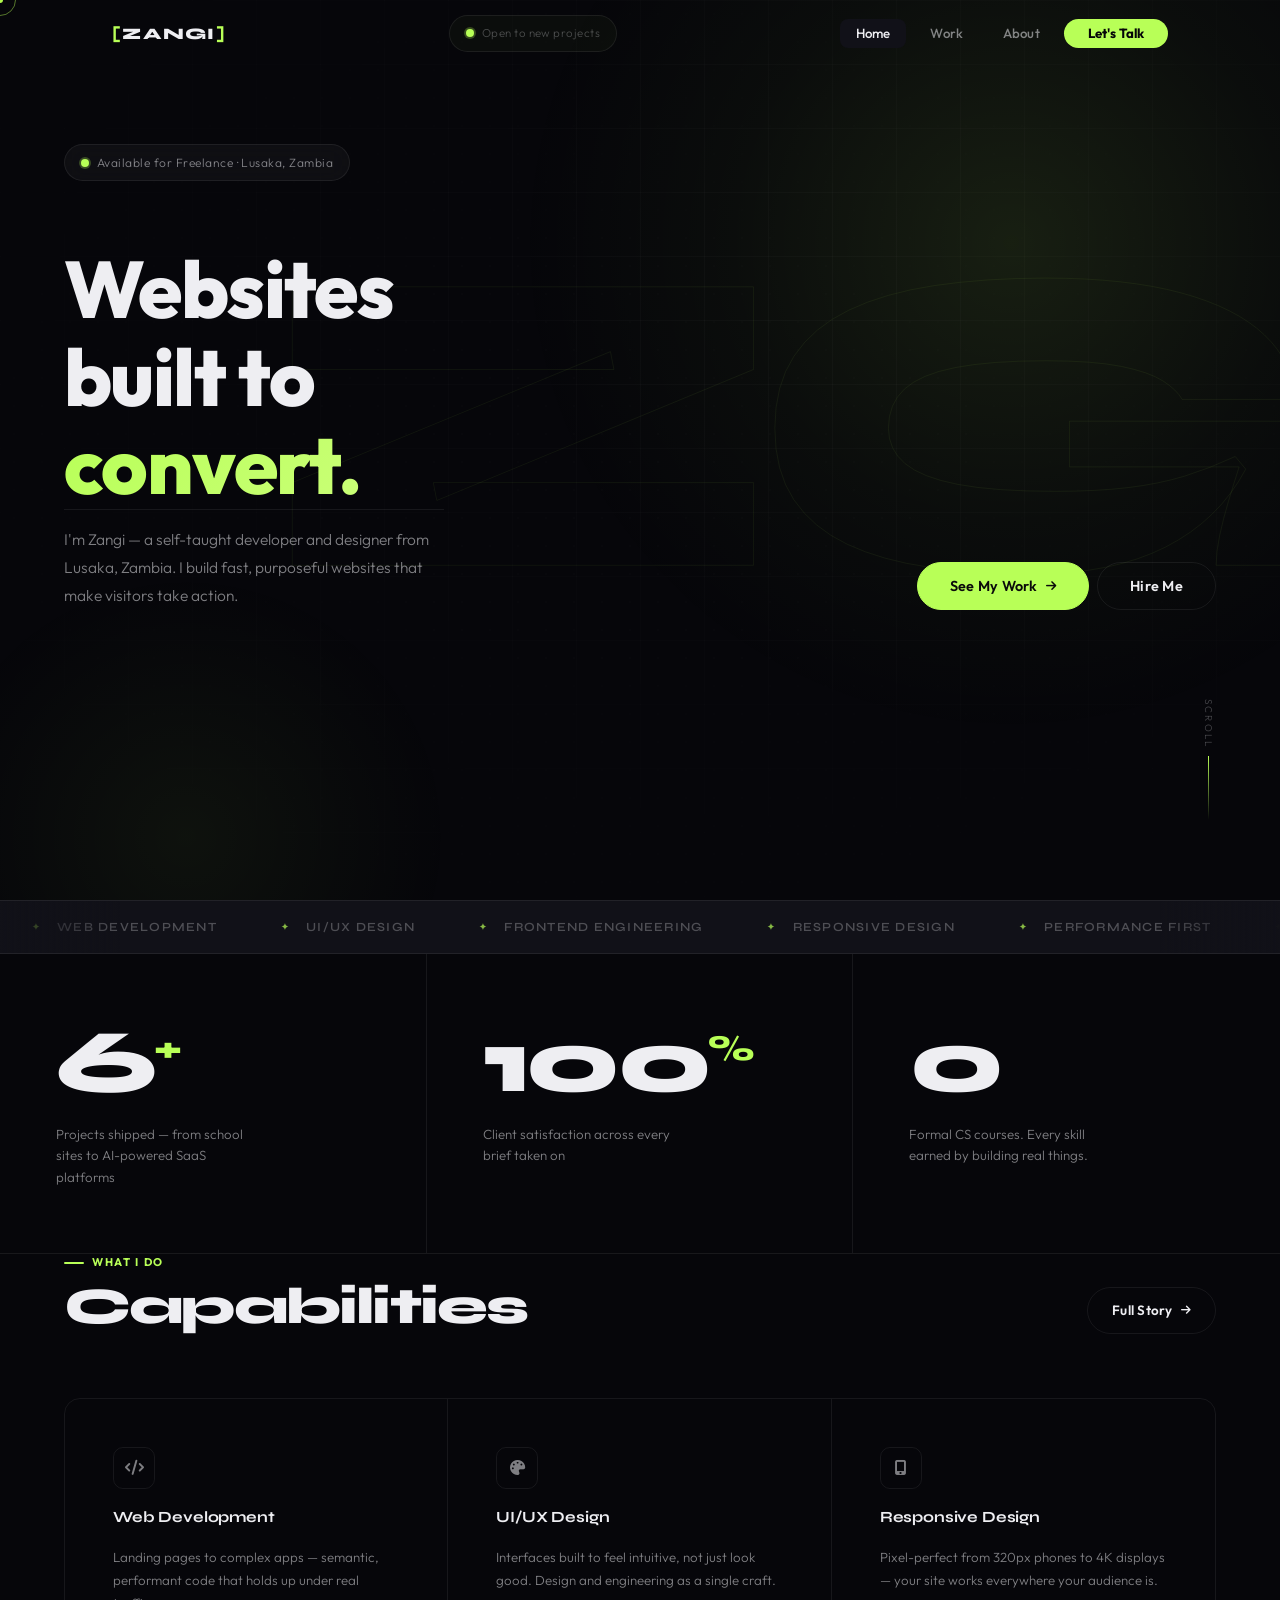
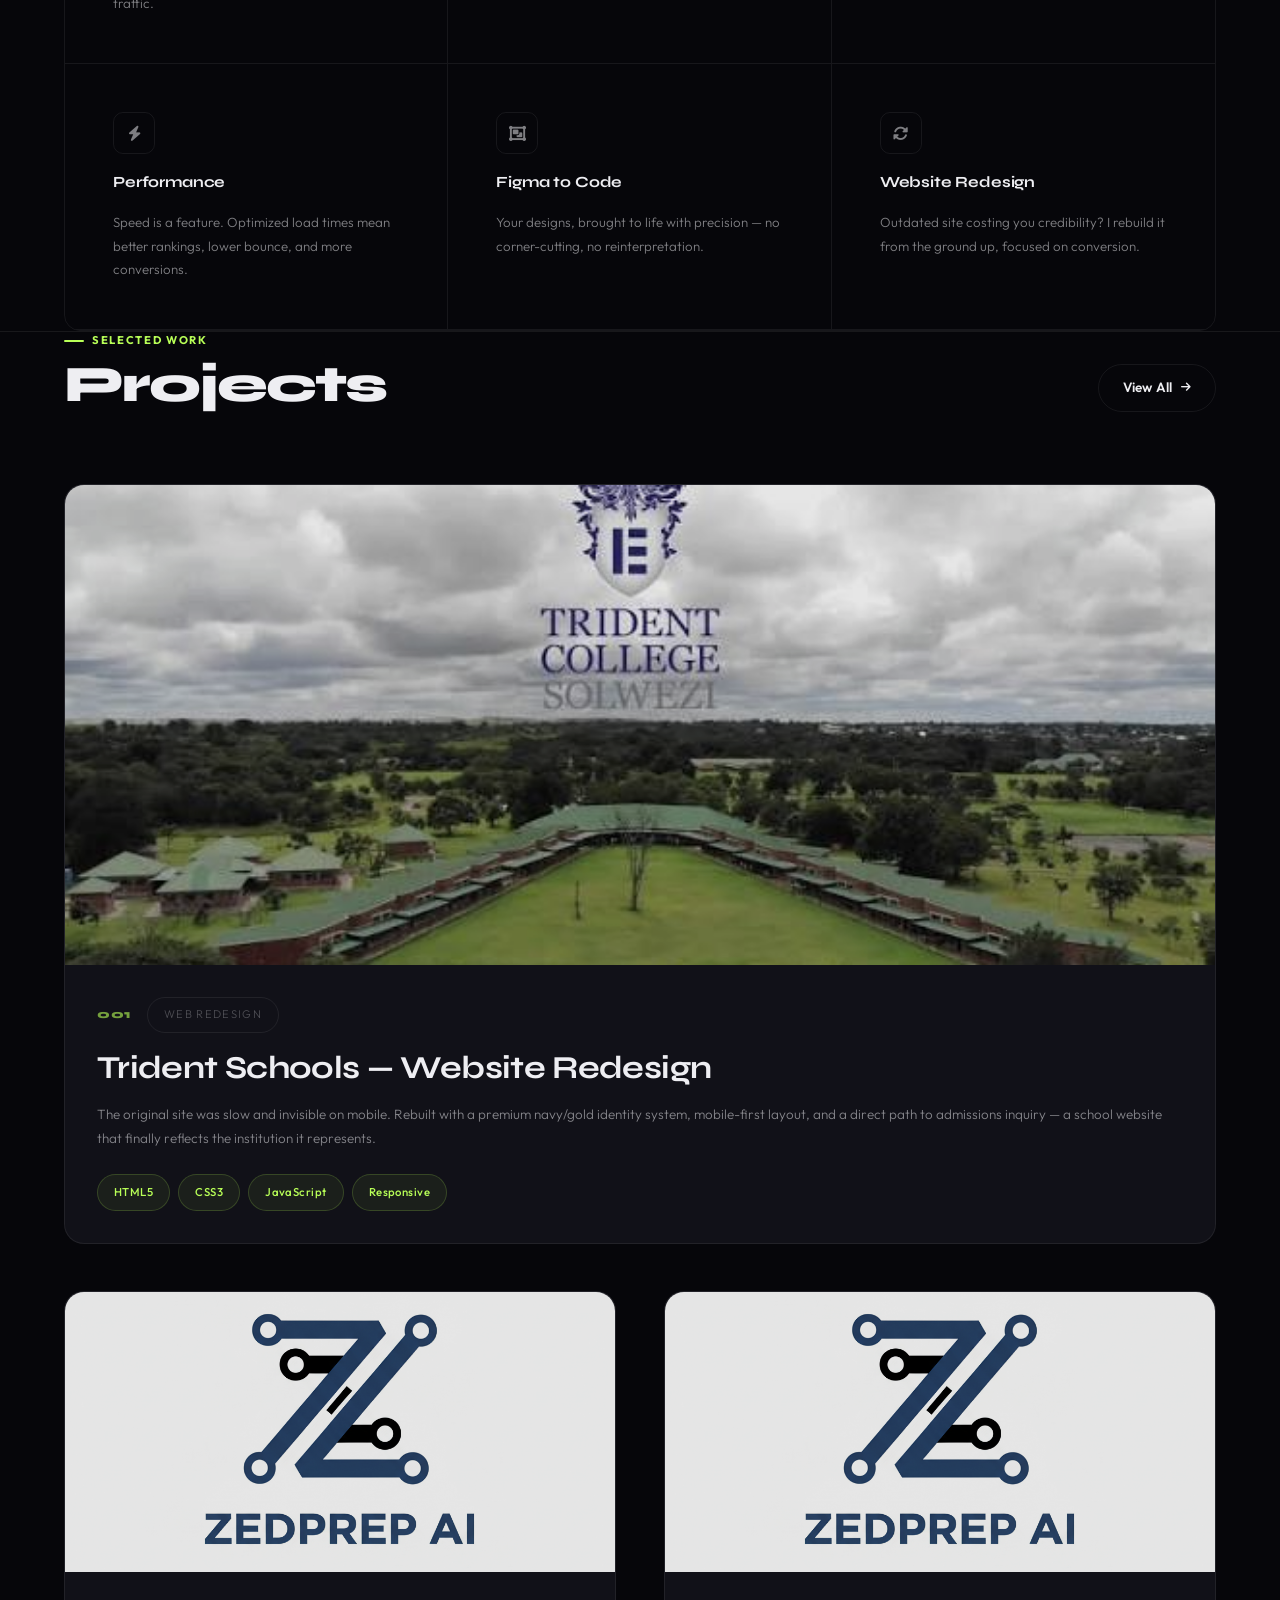
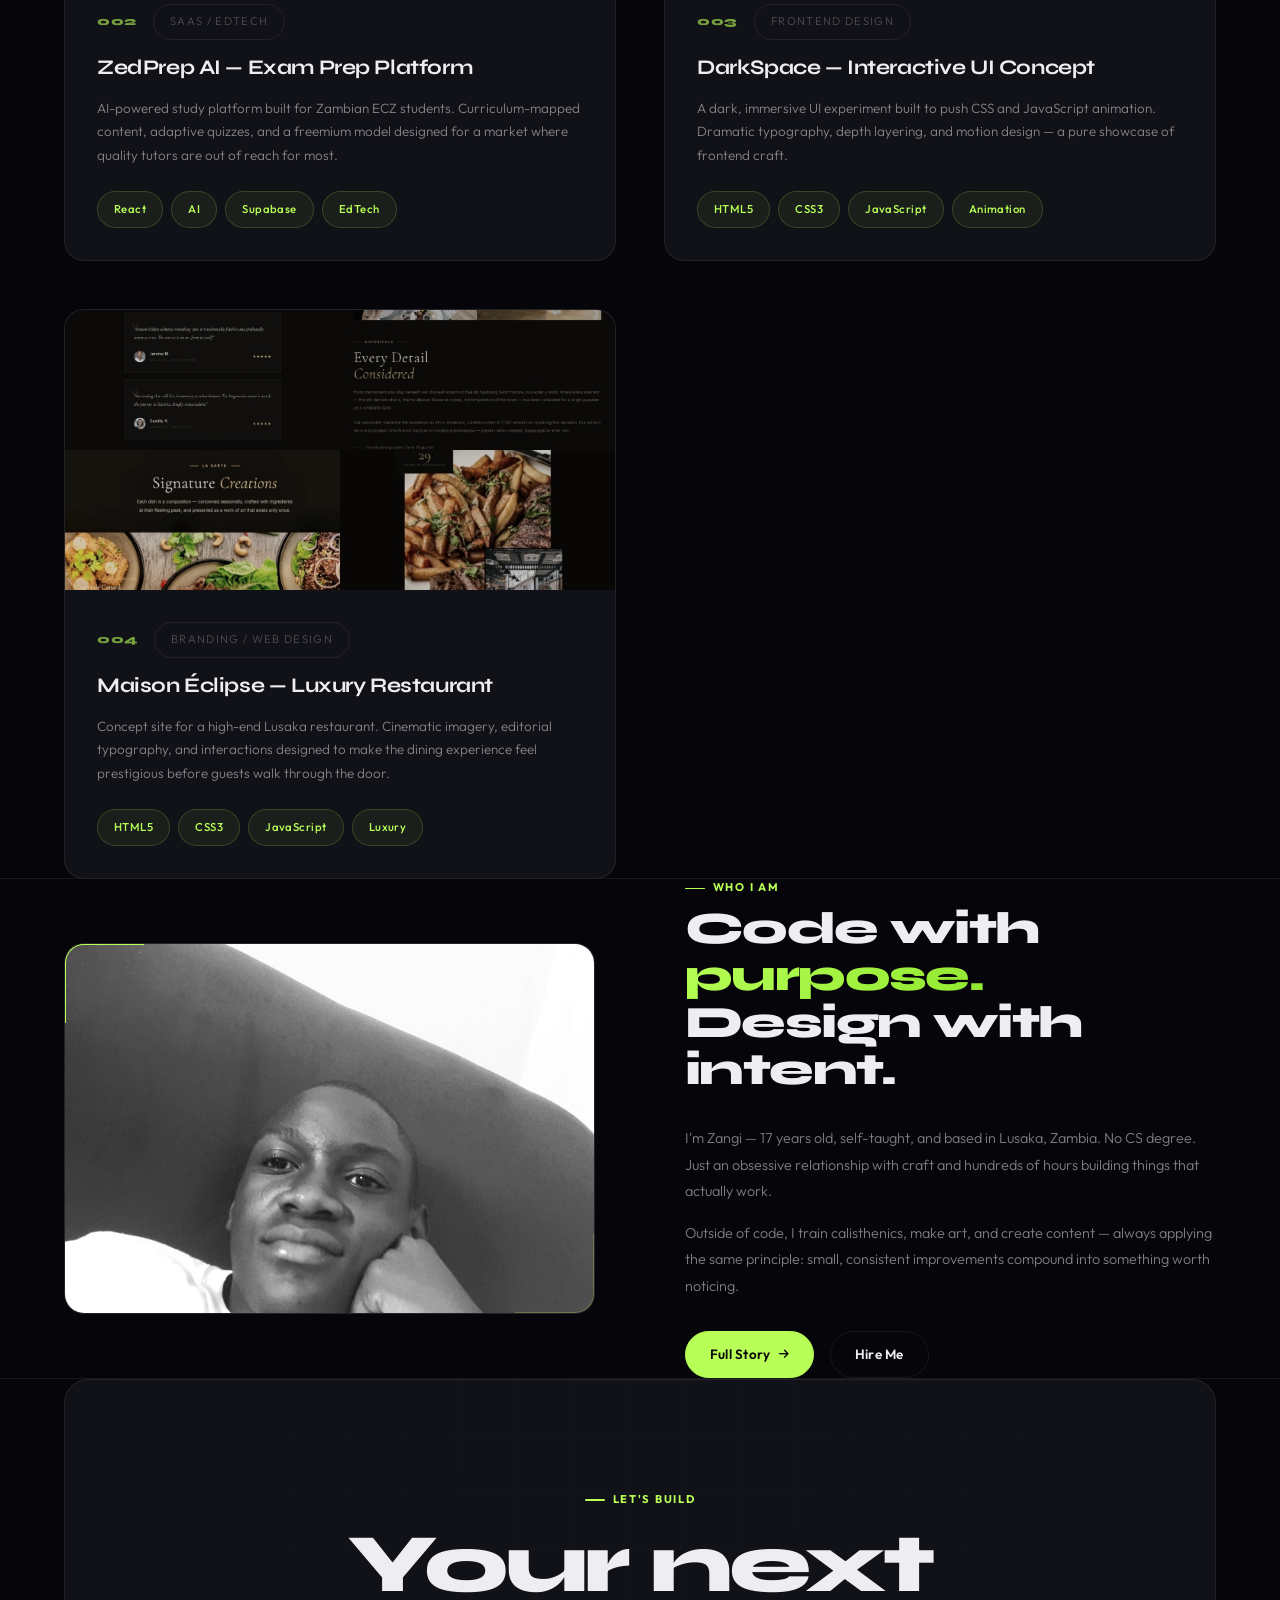
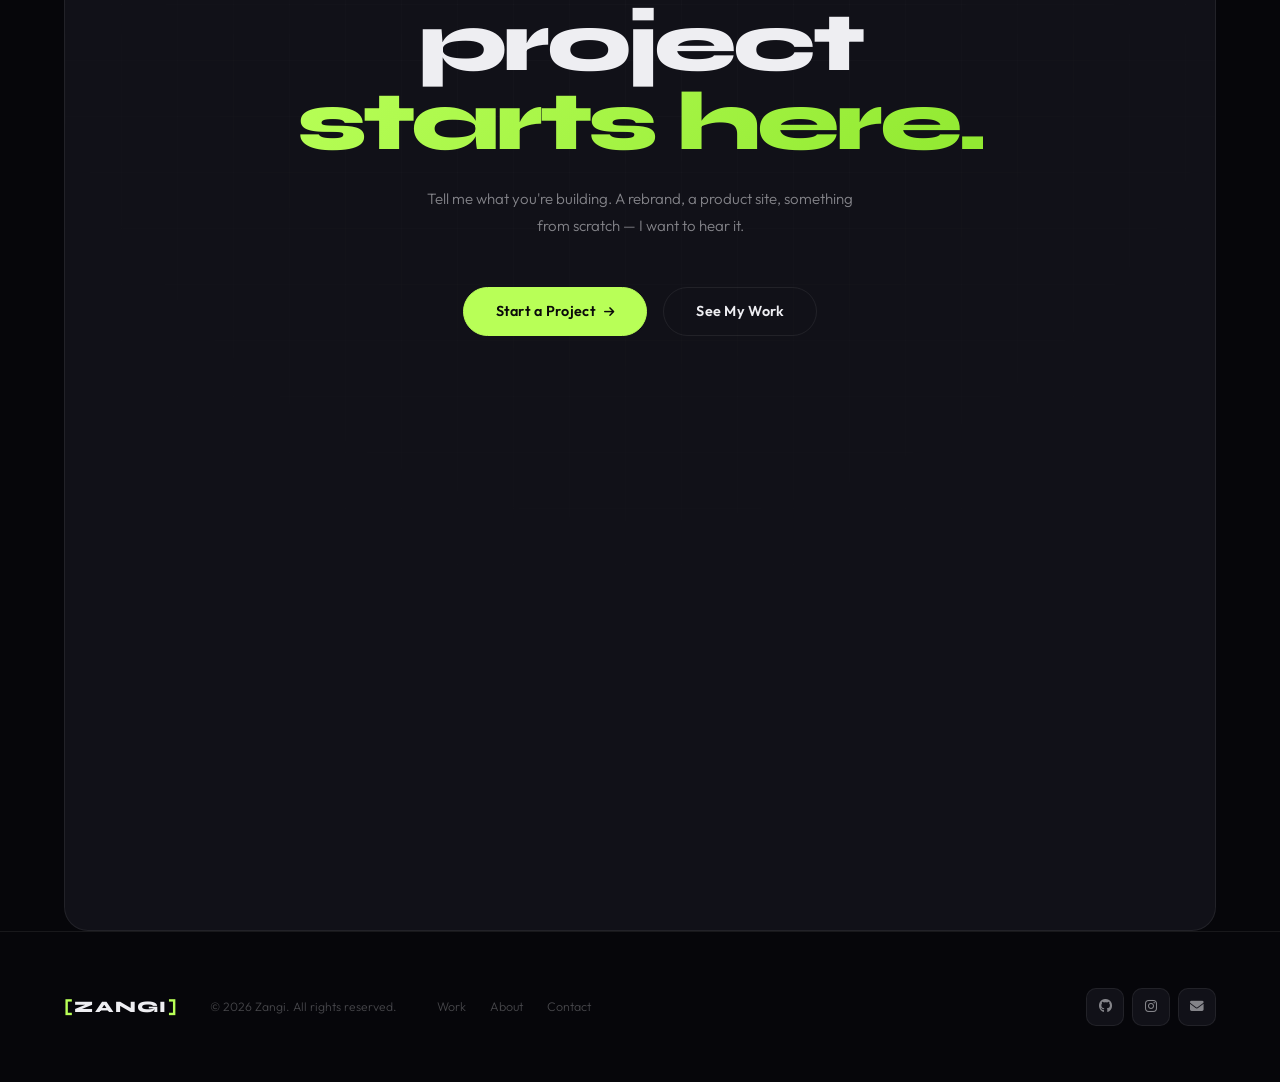
==== commit a908873d: "Update hero-title styles and aspect ratio for images" ====
--- a/index.html
+++ b/index.html
@@ -143,13 +143,22 @@
 
 /* ── Headline ── */
 .hero-title {
-  font-family: var(--font-head);
   font-weight: 800;
-  font-size: clamp(3.4rem, 10vw, 11rem);
-  line-height: 0.9;
-  letter-spacing: -0.04em;
-  margin-bottom: clamp(var(--s-5), 5.5vw, var(--s-8));
-}
+  font-size: clamp(2.5rem, 5vw + 1rem, 8rem);
+  
+  /* Keeps multi-line massive text from having massive gaps */
+  line-height: 1.1; 
+  
+  /* Heavy, large fonts usually look better pulled in slightly */
+  letter-spacing: -0.02em; 
+  
+  /* Modern CSS: Automatically balances line lengths to avoid "orphaned" words */
+  text-wrap: balance; 
+  
+  /* Optional: Prevents text from pushing outside the viewport on tiny screens */
+  word-break: break-word; 
+}
+
 
 .hero-title .line { display: block; overflow: hidden; }
 
@@ -869,7 +878,7 @@
 }
 
 .about-teaser-img {
-  aspect-ratio: 1/1;
+  aspect-ratio: 420/293;
   border-radius: 20px;
   background: var(--surface);
   border: 1px solid var(--border);
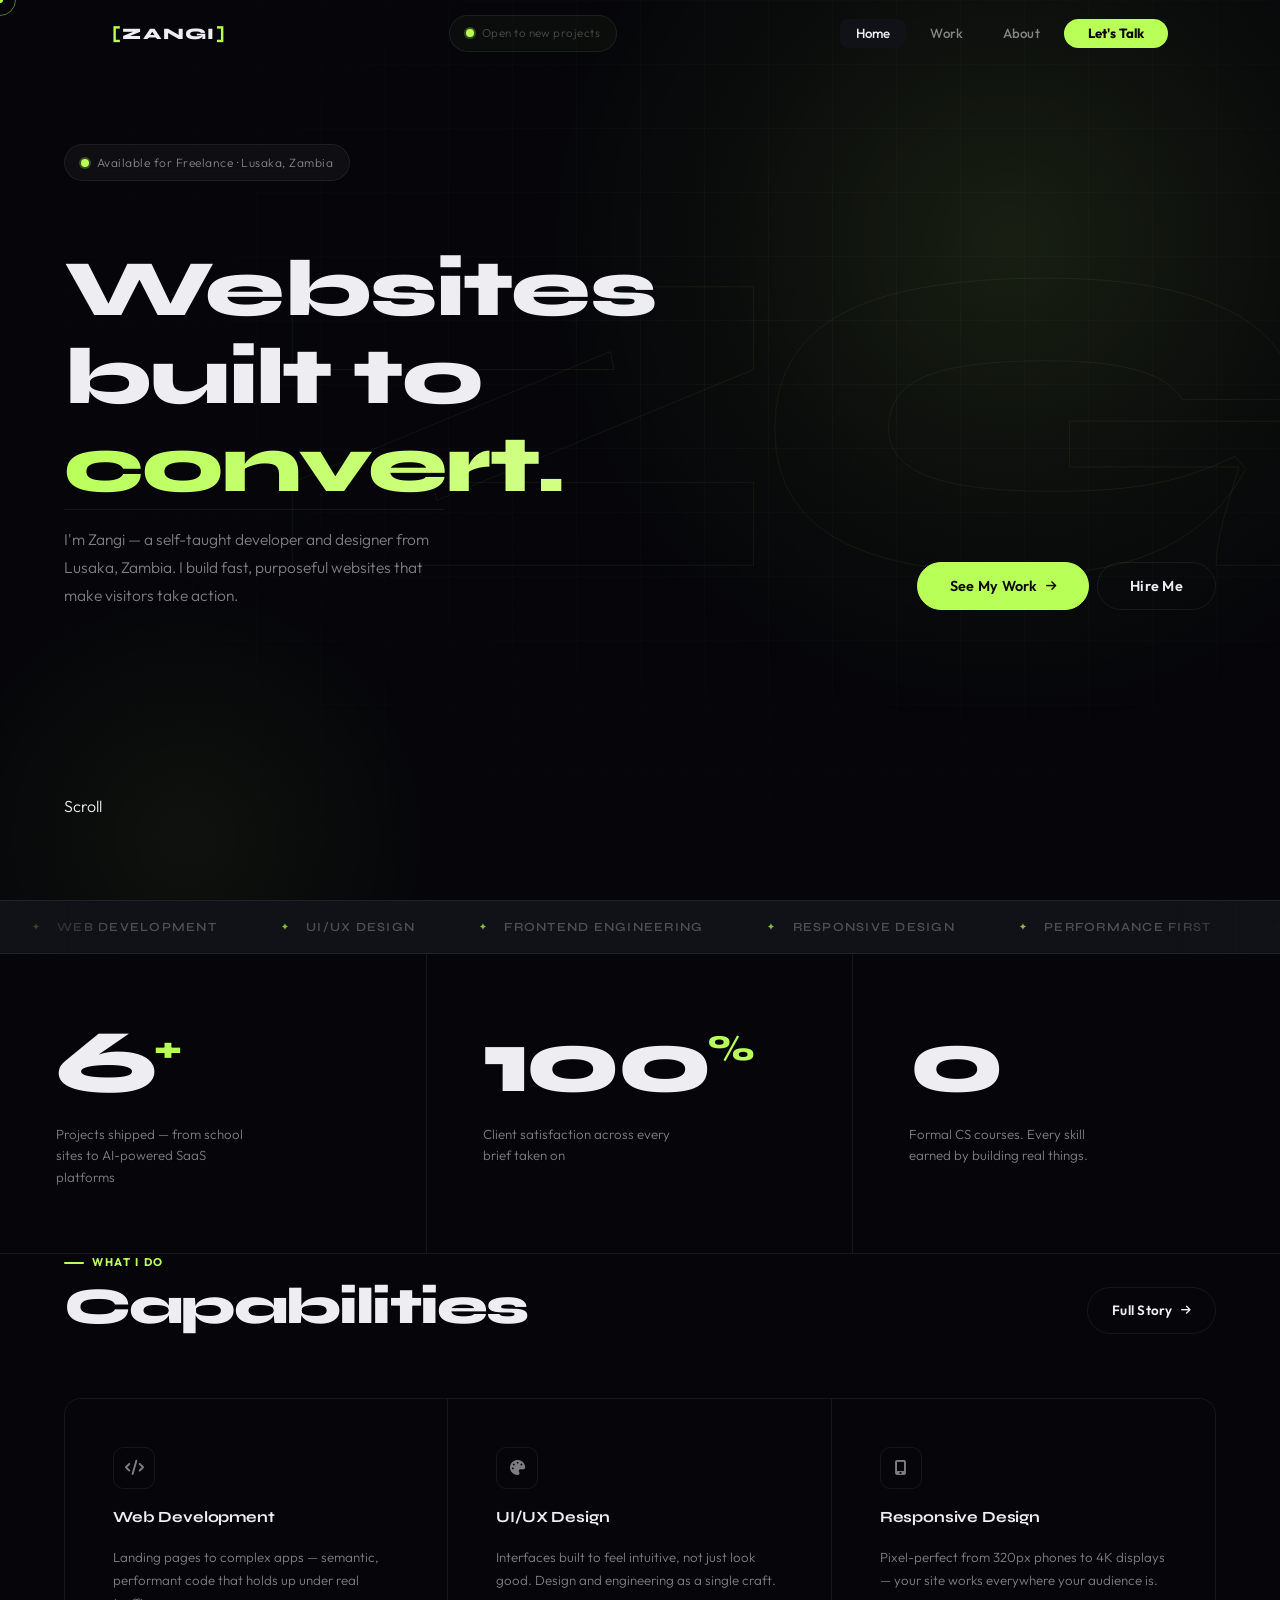
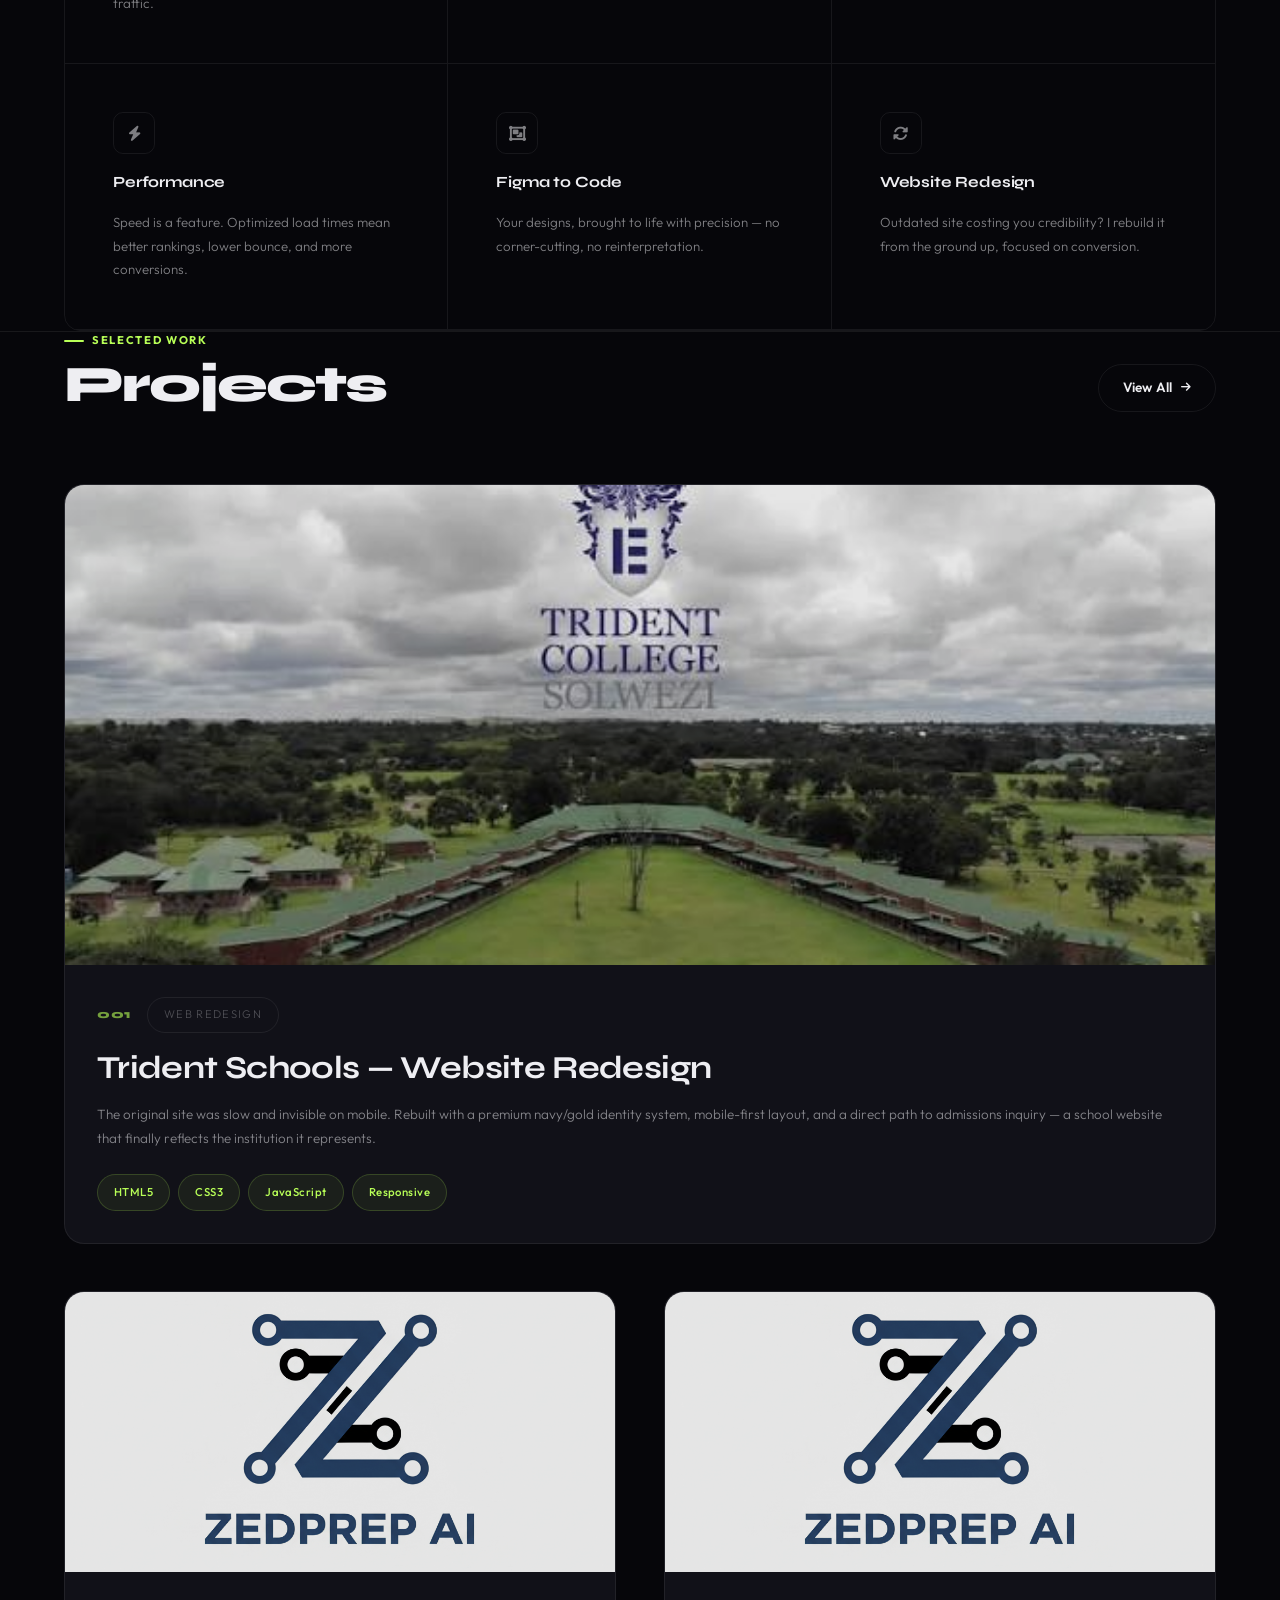
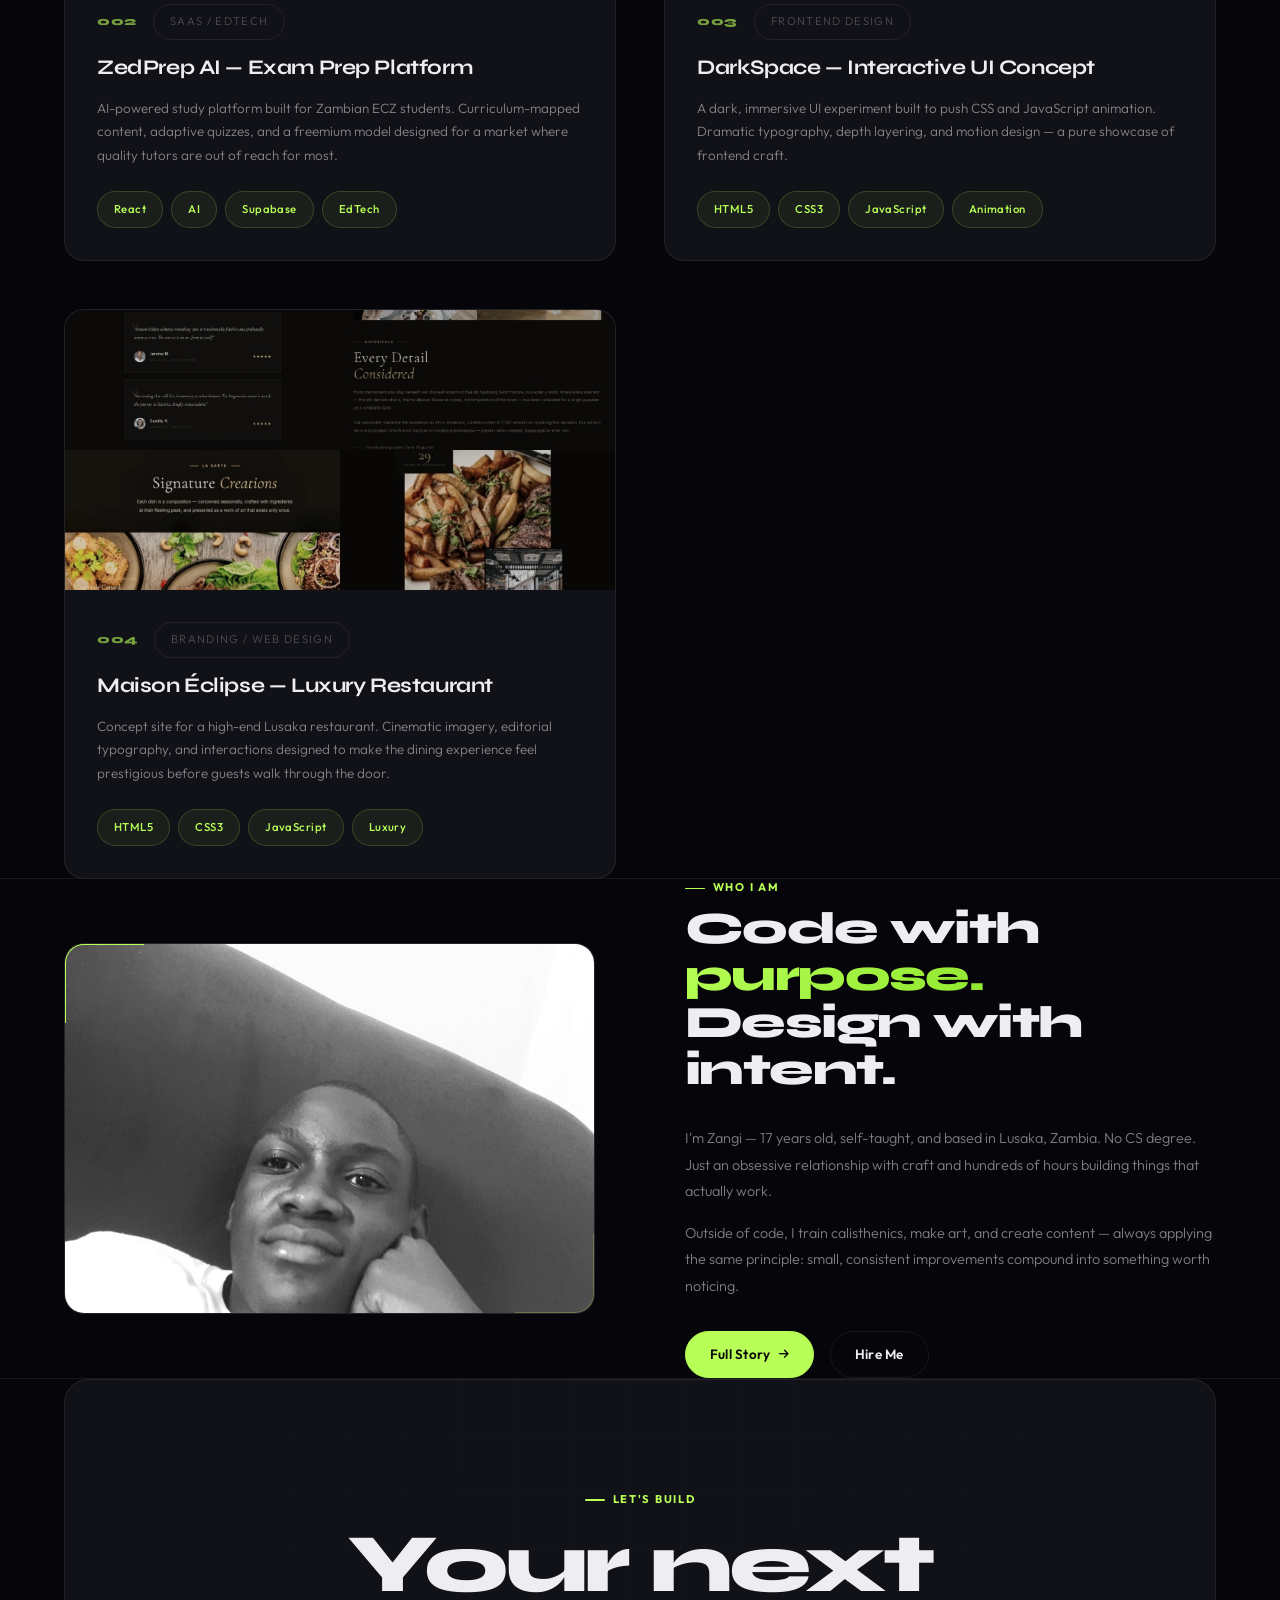
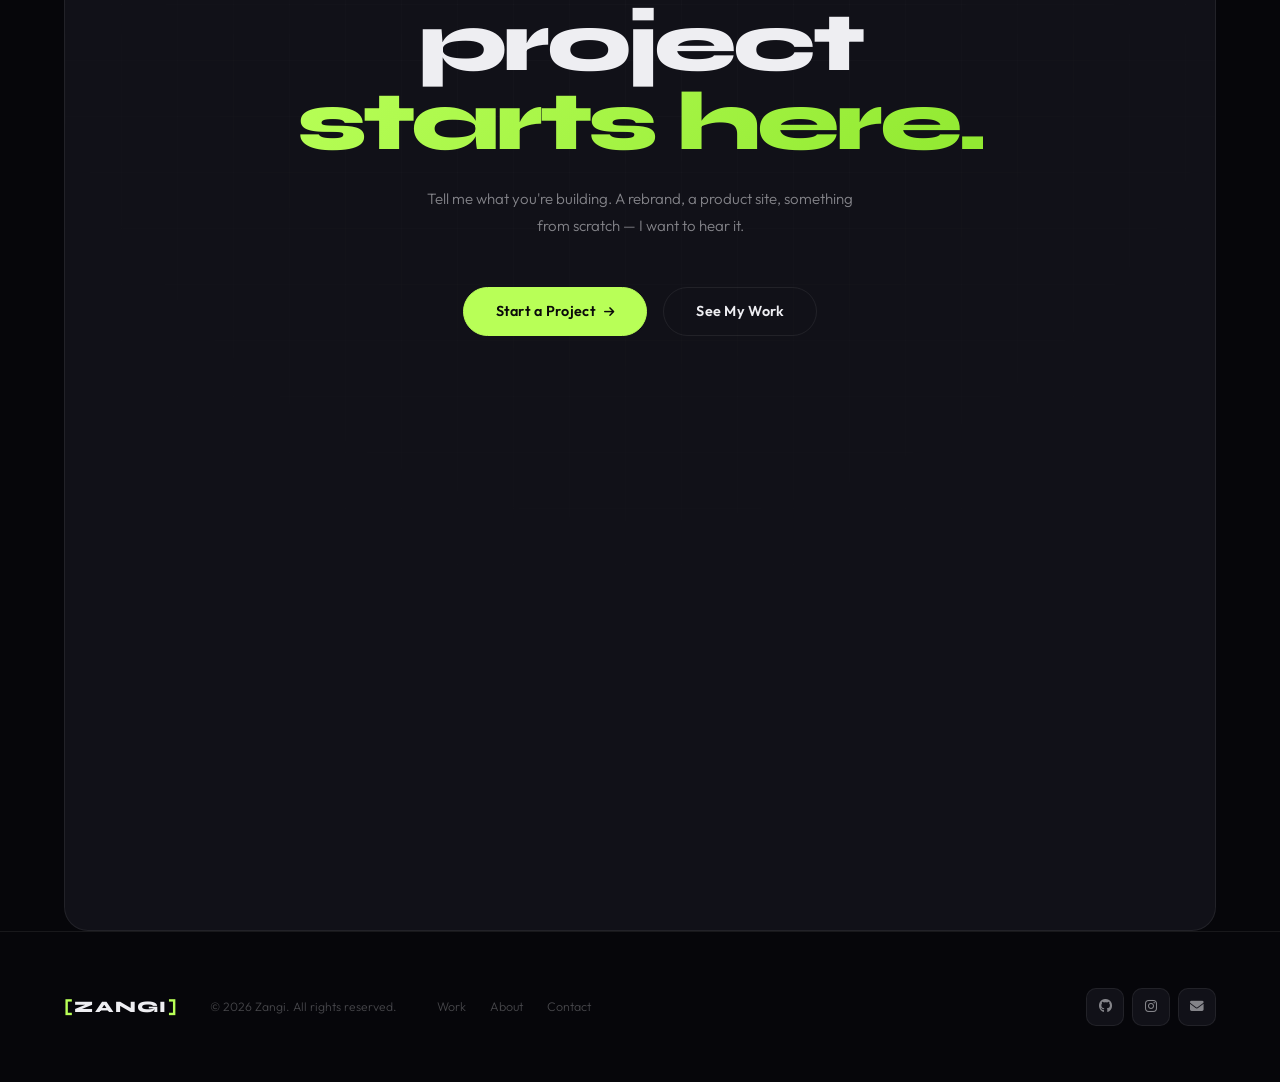
==== commit e5e1d712: "Remove scroll indicator styles from hero section Removed scroll indicator styles from the hero secti" ====
--- a/index.html
+++ b/index.html
@@ -143,6 +143,7 @@
 
 /* ── Headline ── */
 .hero-title {
+  font-family: var(--font-head);
   font-weight: 800;
   font-size: clamp(2.5rem, 5vw + 1rem, 8rem);
   
@@ -200,33 +201,7 @@
 
 .hero-actions { display: flex; align-items: center; gap: var(--s-1); flex-wrap: wrap; }
 
-/* ── Scroll indicator ── */
-.hero-scroll {
-  position: absolute;
-  right: var(--gutter-x);
-  bottom: clamp(var(--s-6), 8vw, var(--s-10));
-  display: flex;
-  flex-direction: column;
-  align-items: center;
-  gap: var(--s-1);
-  animation: fadeIn 1s .7s both;
-  z-index: 1;
-}
-
-.hero-scroll-label {
-  font-size: 0.62rem;
-  letter-spacing: 0.22em;
-  text-transform: uppercase;
-  color: var(--text-3);
-  writing-mode: vertical-rl;
-}
-
-.hero-scroll-bar {
-  width: 1px; height: 64px;
-  background: linear-gradient(to bottom, var(--accent), transparent);
-  animation: scrollBar 1.6s var(--ease) 1s both;
-  transform-origin: top;
-}
+
 
 /* ── Hero keyframes ── */
 @keyframes glowPulse {
